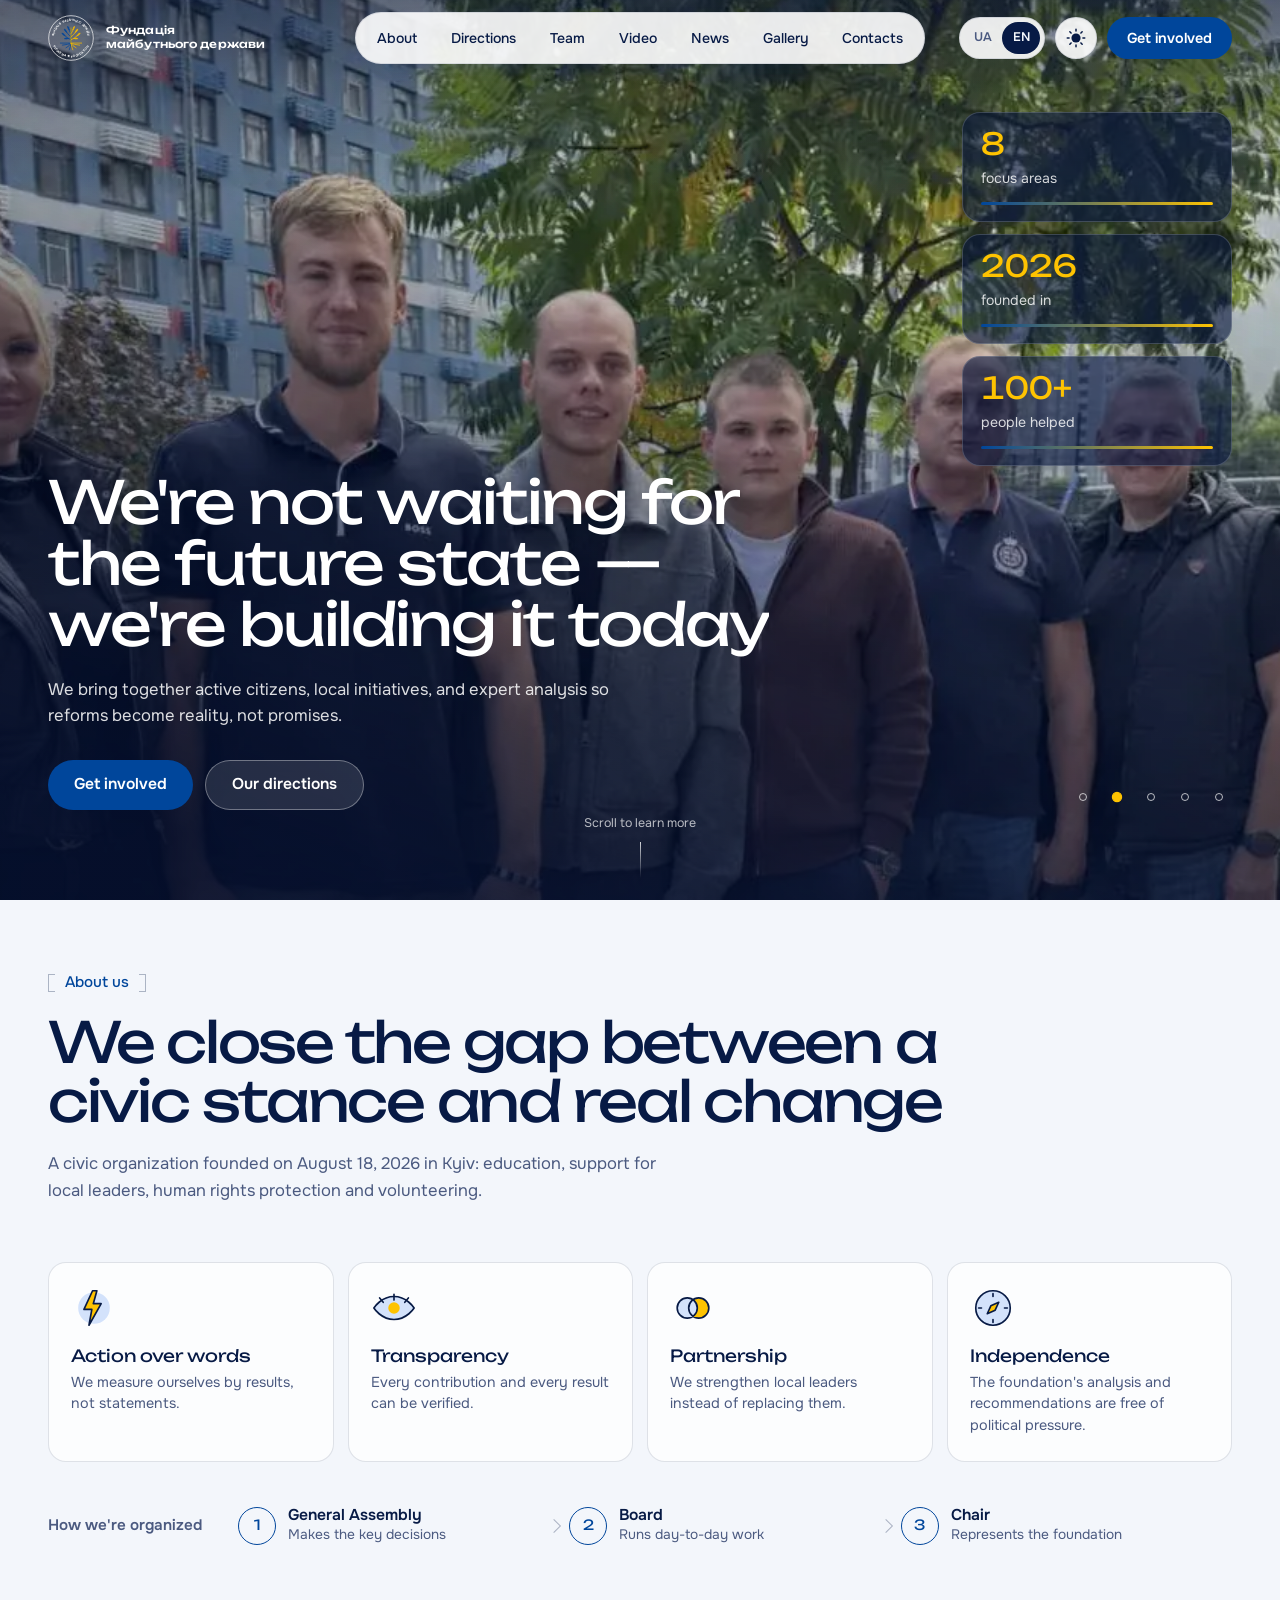
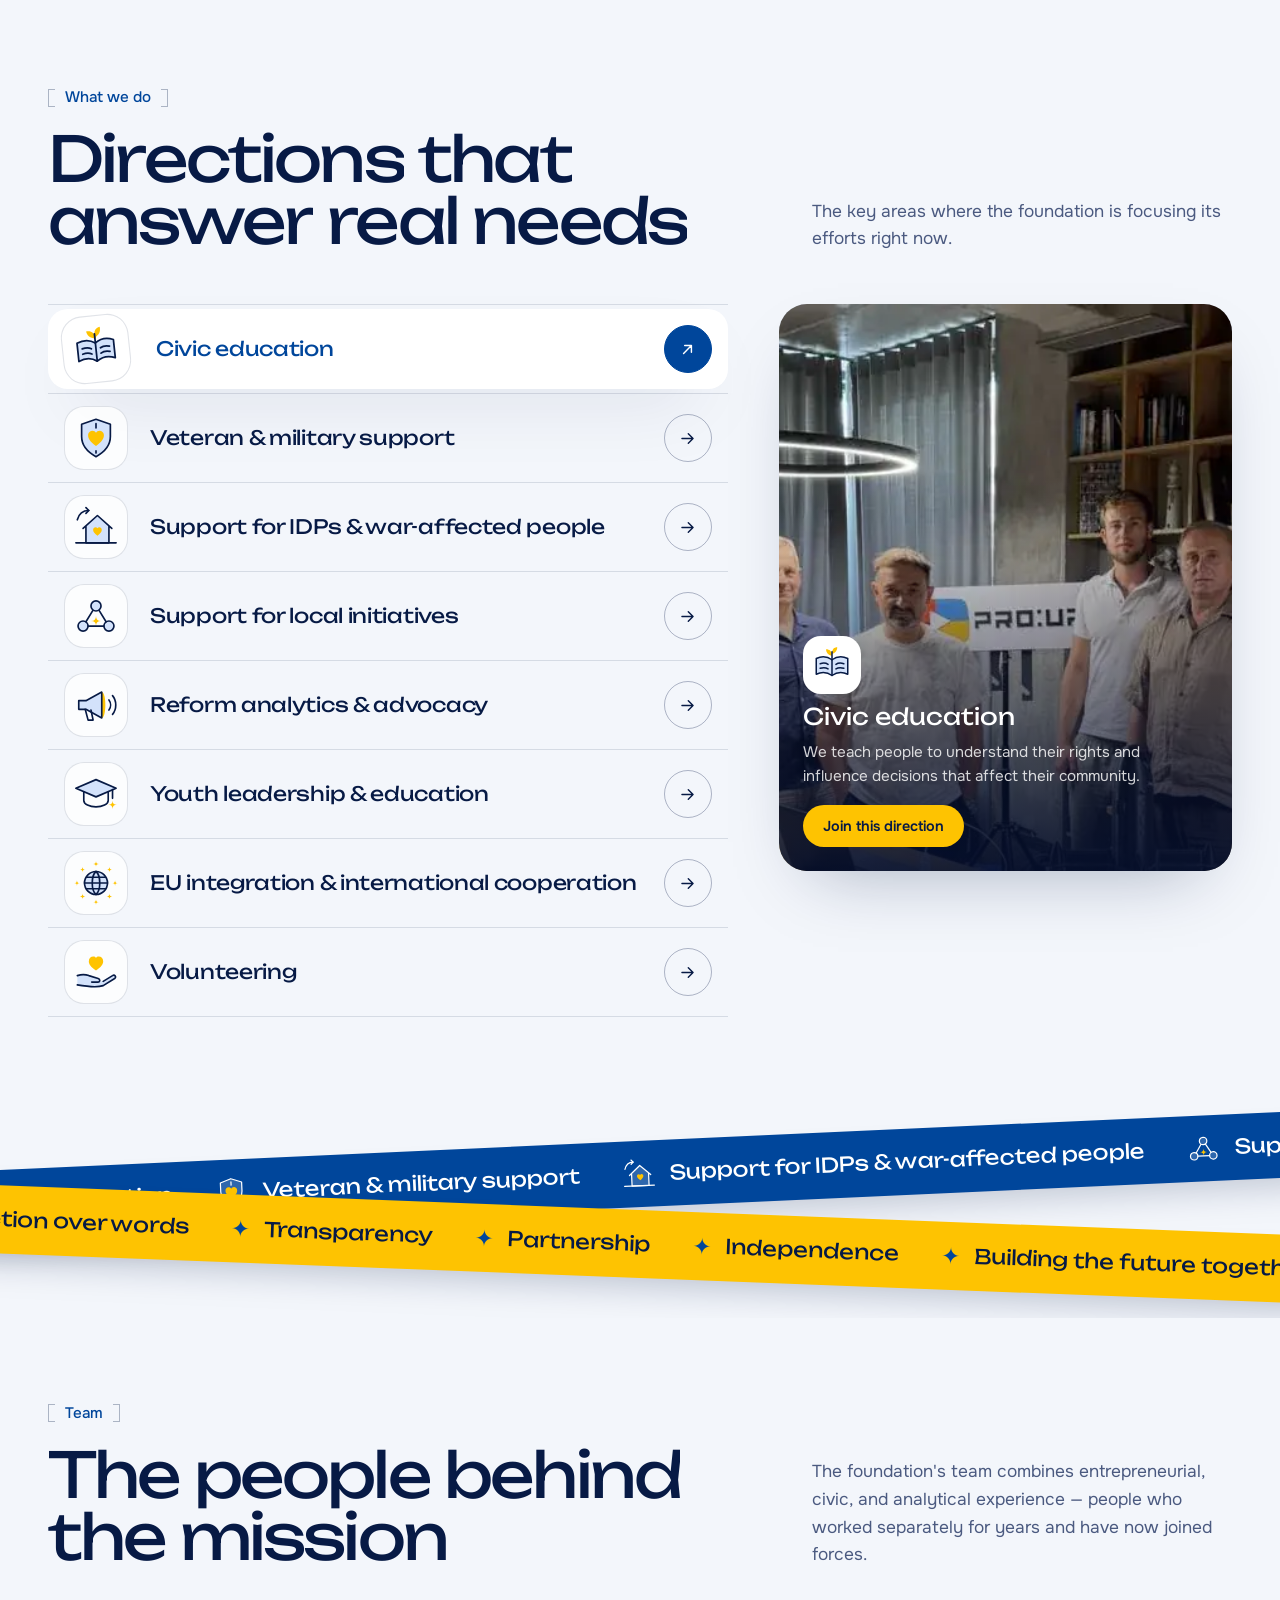
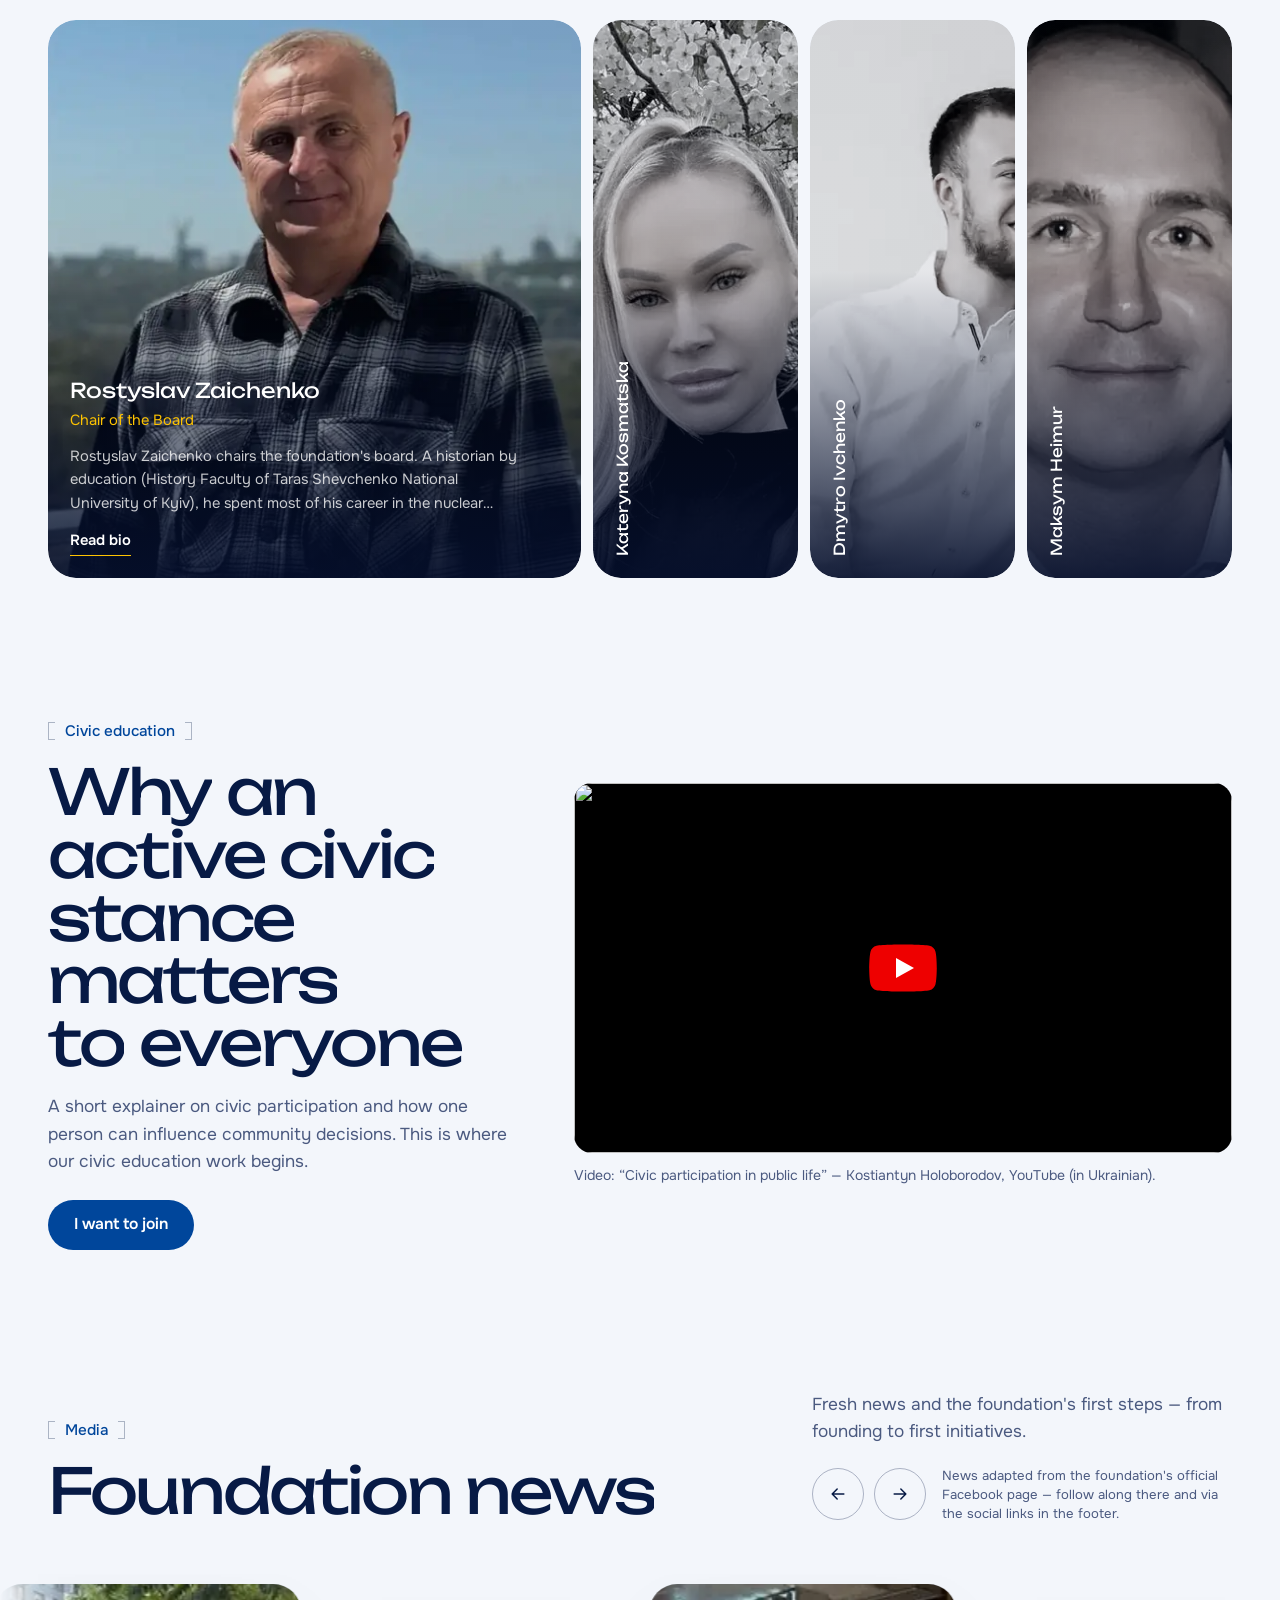
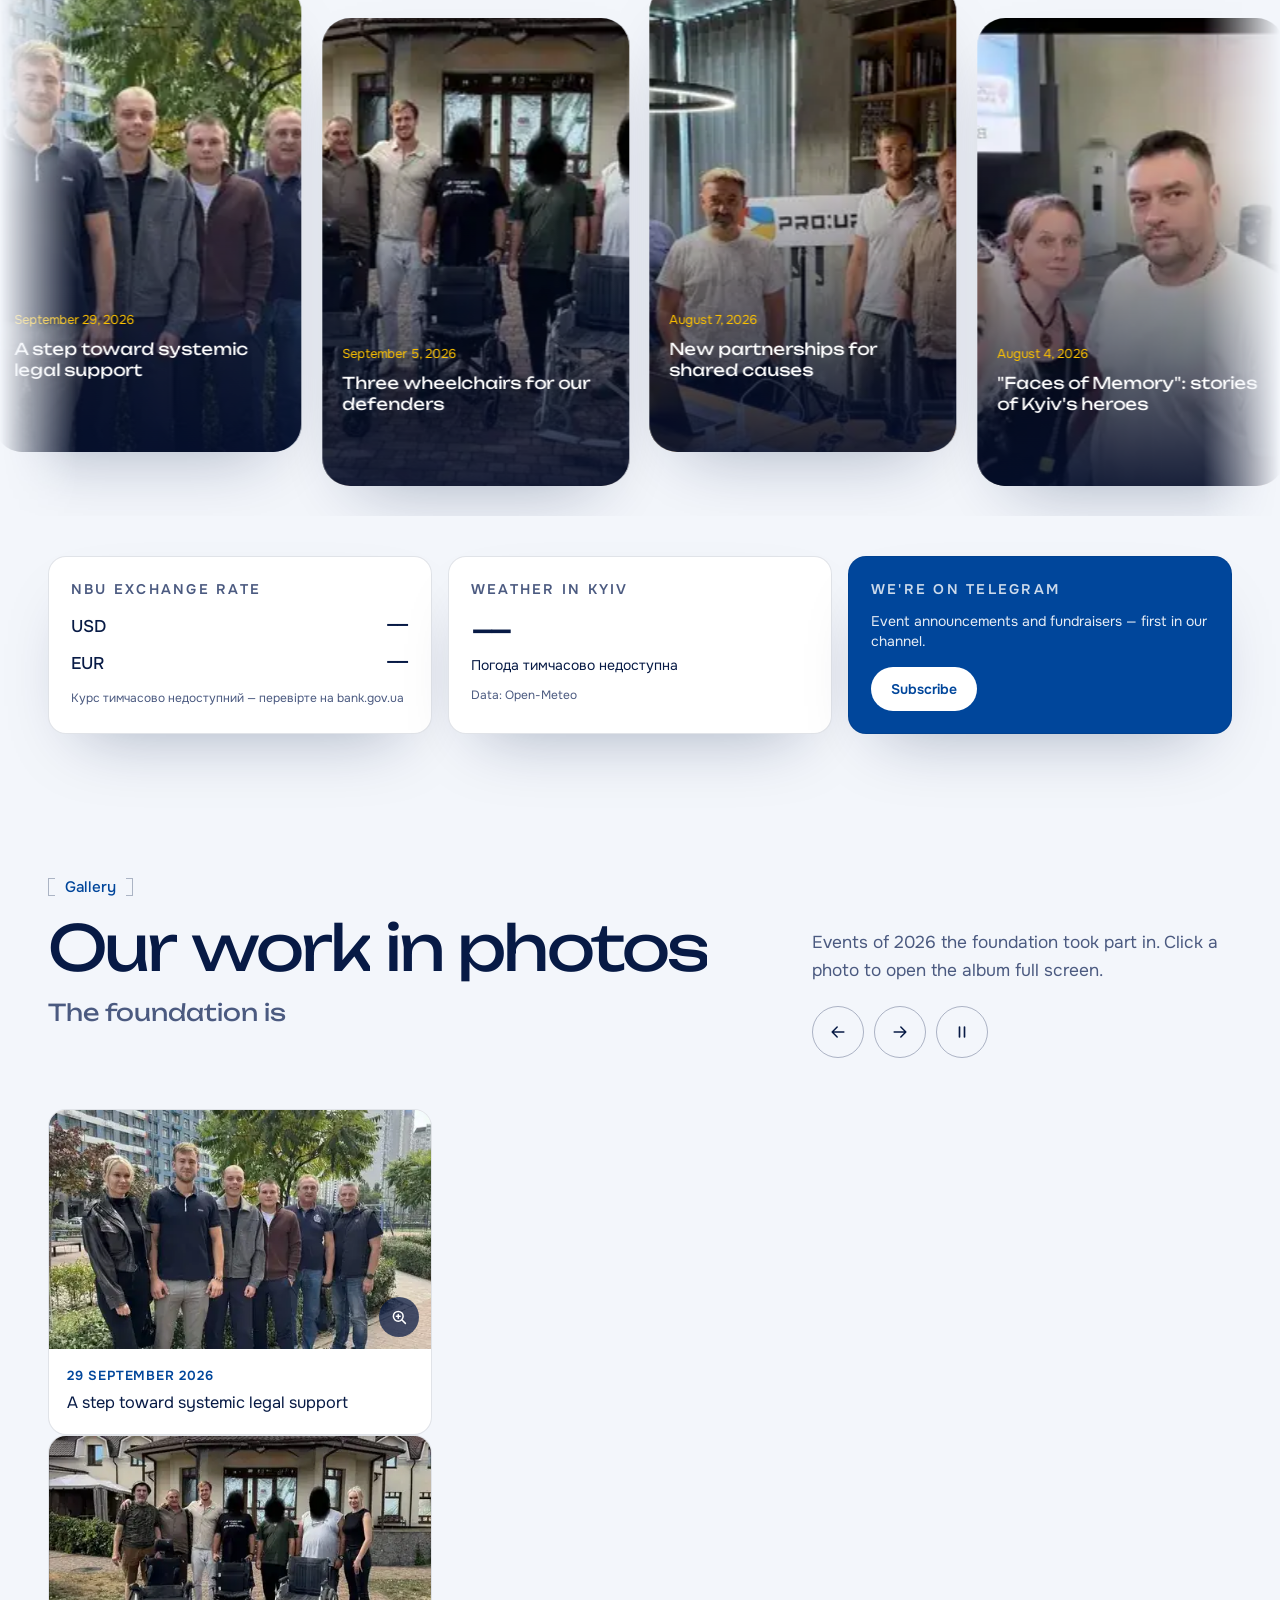
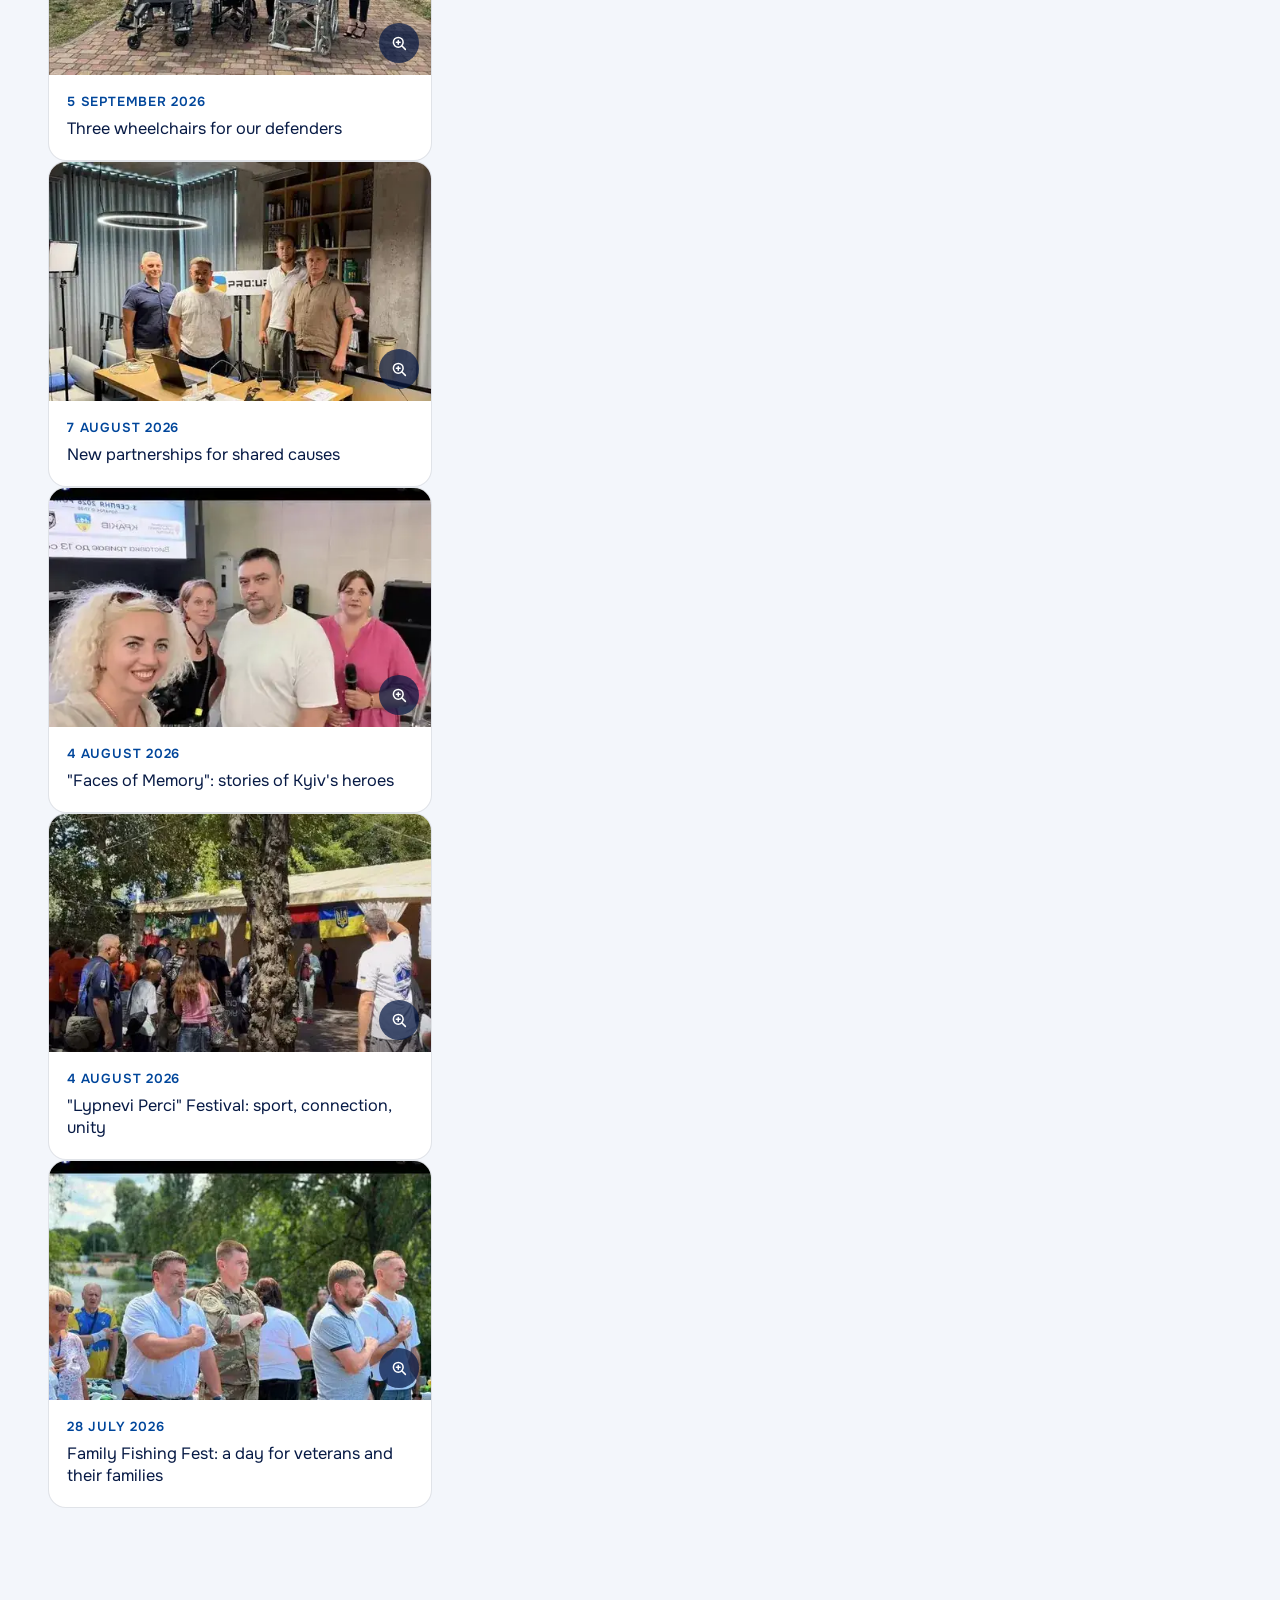
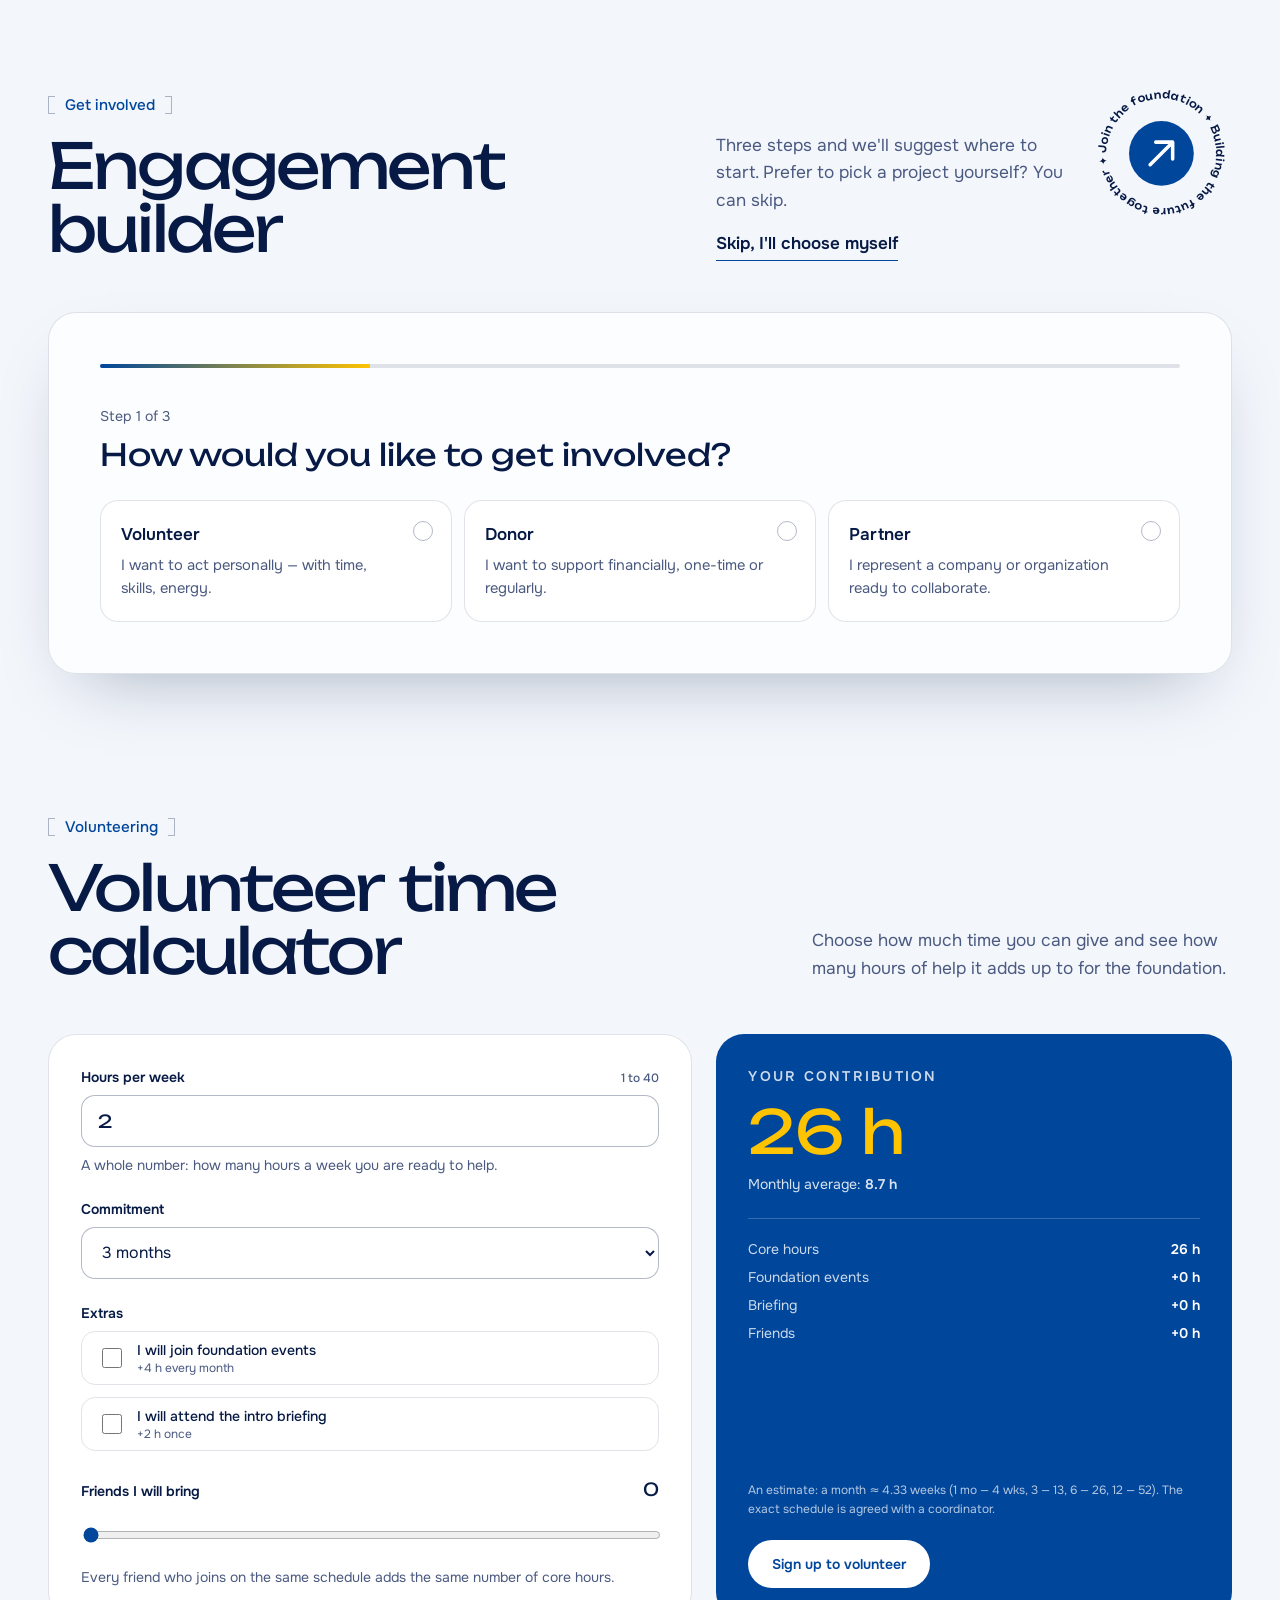
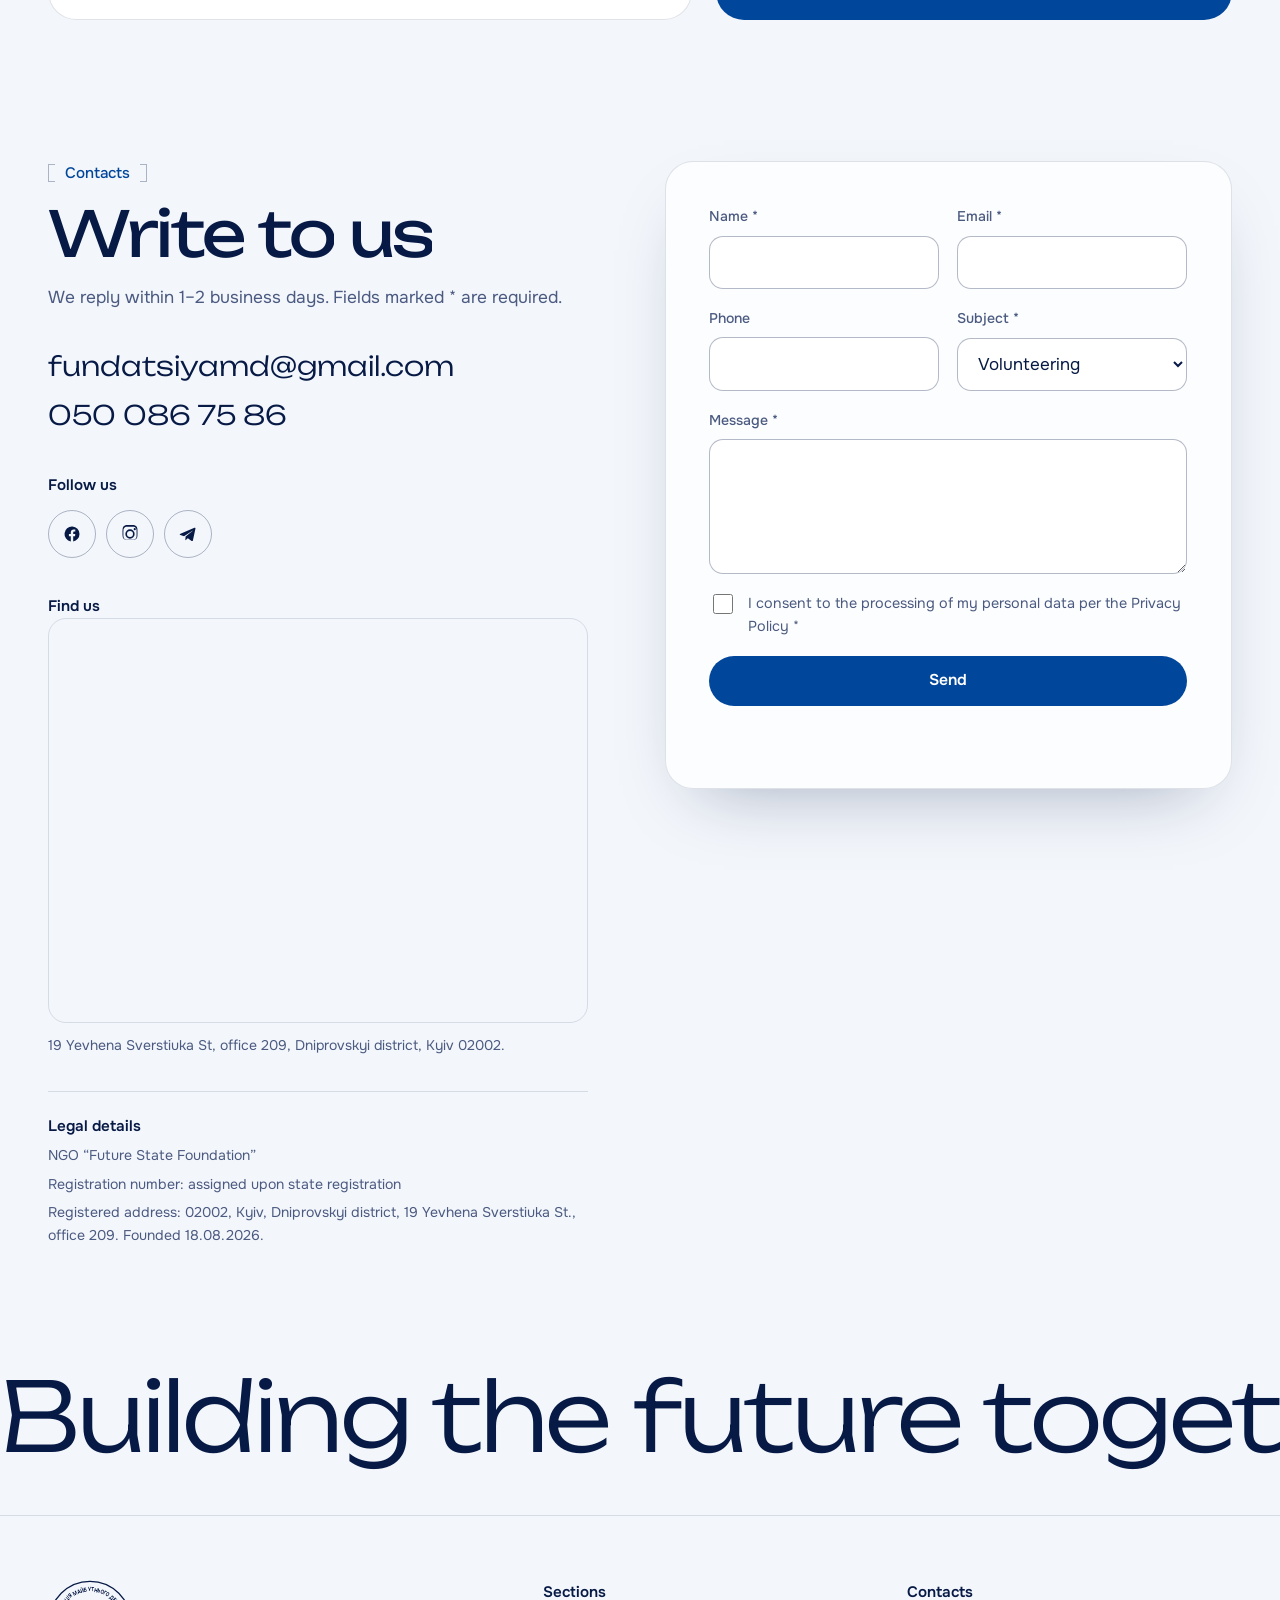
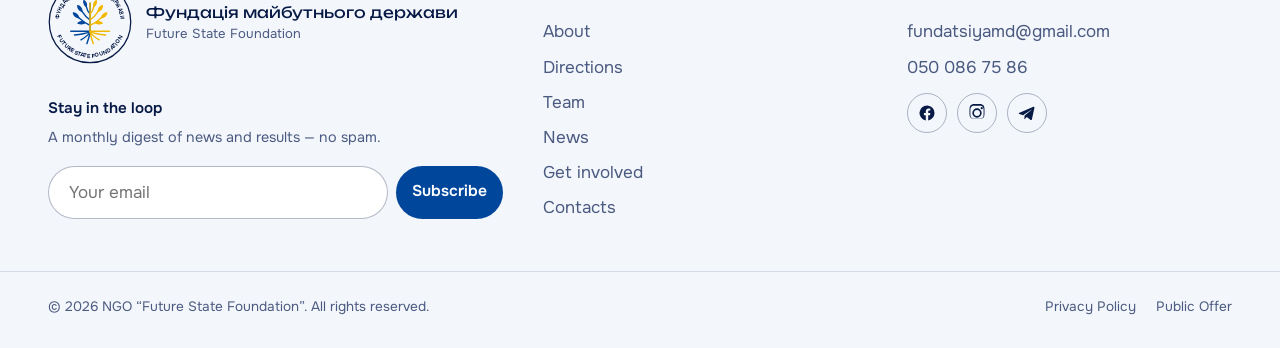
==== index.html @ ef121c78 "fix(mobile): enlarge touch targets to 48x48 px on touch screens Header buttons, hero dots, direction" ====
<!DOCTYPE html>
<html lang="uk" data-theme="light">
<head>
<meta charset="UTF-8" />
<meta name="viewport" content="width=device-width, initial-scale=1, viewport-fit=cover" />
<title>Фундація майбутнього держави — Future State Foundation</title>
<meta name="description" content="Громадська організація, що об'єднує громадянську освіту, підтримку місцевих ініціатив, аналітику й адвокацію реформ та волонтерство." />
<meta name="theme-color" content="#f3f6fb" />

<link rel="icon" href="assets/img/favicon.ico" sizes="any" />
<link rel="icon" href="assets/img/logo-32.png" type="image/png" sizes="32x32" />
<link rel="icon" href="assets/img/logo-192.png" type="image/png" sizes="192x192" />
<link rel="apple-touch-icon" href="assets/img/logo-180.png" />

<meta property="og:title" content="Фундація майбутнього держави — Future State Foundation" />
<meta property="og:description" content="Об'єднуємо активних людей, локальні ініціативи та експертну аналітику, щоб реформи ставали реальністю." />
<meta property="og:type" content="website" />
<!-- Лаб. 12 (SEO): канонічна адреса — продакшн на Vercel (дзеркало на GitHub Pages — дублікат),
     Open Graph з абсолютними URL (відносний og:image соцмережі не відкривають), структуровані дані -->
<link rel="canonical" href="https://future-state-foundation-website.vercel.app/" />
<meta property="og:url" content="https://future-state-foundation-website.vercel.app/" />
<meta property="og:site_name" content="Фундація майбутнього держави" />
<meta property="og:locale" content="uk_UA" />
<meta property="og:locale:alternate" content="en_GB" />
<meta property="og:image" content="https://future-state-foundation-website.vercel.app/assets/img/logo-512.png" />
<meta property="og:image:width" content="512" />
<meta property="og:image:height" content="512" />
<meta property="og:image:alt" content="Емблема ГО «Фундація майбутнього держави»: синьо-жовте дерево з корінням у колі з назвою фундації" />
<meta name="twitter:card" content="summary" />
<script type="application/ld+json">
{
  "@context": "https://schema.org",
  "@type": "NGO",
  "name": "Фундація майбутнього держави",
  "alternateName": "Future State Foundation",
  "url": "https://future-state-foundation-website.vercel.app/",
  "logo": "https://future-state-foundation-website.vercel.app/assets/img/logo-512.png",
  "foundingDate": "2026-08-18",
  "email": "fundatsiyamd@gmail.com",
  "telephone": "+380500867586",
  "address": {
    "@type": "PostalAddress",
    "streetAddress": "вул. Євгена Сверстюка, 19, офіс 209",
    "addressLocality": "Київ",
    "postalCode": "02002",
    "addressCountry": "UA"
  },
  "sameAs": ["https://t.me/futurestatefoundation"]
}
</script>

<!-- Тема ставиться до першого малювання, щоб не було «спалаху» не тієї теми -->
<script>
  (function () {
    // Основна тема — світла; темна вмикається перемикачем і запам'ятовується
    var theme = "light";
    try {
      var saved = localStorage.getItem("fsf-theme");
      if (saved === "light" || saved === "dark") theme = saved;
    } catch (e) {}
    document.documentElement.setAttribute("data-theme", theme);
    document.documentElement.classList.add("js");
    // Завжди відкриваємо сайт зверху (iOS Safari інакше відновлює стару позицію й «кидає» вниз)
    if ("scrollRestoration" in history) history.scrollRestoration = "manual";
    // Прелоадер показуємо лише при першому заході (повторно — не раніше ніж через 30 хв).
    // Лаб. 12: і лише на великих екранах — на смартфоні з мобільним інтернетом він тільки
    // додавав очікування перед першим екраном (Lighthouse: затримка LCP до 2,3 с)
    try {
      var seen = +localStorage.getItem("fsf-seen") || 0;
      if (Date.now() - seen < 30 * 60 * 1000) document.documentElement.classList.add("no-preloader");
    } catch (e) {}
    if (window.matchMedia && window.matchMedia("(max-width: 860px)").matches) document.documentElement.classList.add("no-preloader");
  })();
</script>

<!-- Лаб. 12: шрифти — з власного домену (@font-face у style.css, font-display: swap).
     Попередньо вантажимо лише латинські піднабори основних накреслень: вони потрібні
     будь-якою мовою (цифри, пробіли, розділові знаки), кириличні підтягнуться за unicode-range -->
<link rel="preload" as="font" type="font/woff2" href="assets/fonts/unbounded-latin-400-normal.woff2" crossorigin />
<link rel="preload" as="font" type="font/woff2" href="assets/fonts/onest-latin-400-normal.woff2" crossorigin />
<link rel="stylesheet" href="assets/css/style.css" />
<!-- Лаб. 7: CSS-змінні медіаблоків (iframe, інформер) -->
<link rel="stylesheet" href="assets/css/media.css" />
<!-- Лаб. 10–12: стилі галереї (lab10-gallery.css) і CSS Swiper/Fancybox підключає lab10-gallery.js —
     галерея далеко від першого екрана, тож ці стилі не блокують перше малювання -->
<!-- Лаб. 12: Tailwind зібрано заздалегідь (tailwind.config.js → assets/css/tailwind.css, 9 КБ)
     замість Play CDN, який генерував стилі в браузері (124 КБ JS, що блокував рендеринг).
     Останнім, як і раніше: утиліти tw-* мають перевагу над стилями компонентів -->
<link rel="stylesheet" href="assets/css/tailwind.css" />

<!-- Перший кадр Hero — постер відео: вантажимо найпершим (LCP) -->
<link rel="preload" as="image" fetchpriority="high" href="assets/media/hero-poster.webp" />
</head>
<body>
<!-- Живий фон: м'які кольорові плями, крапкова сітка і листочки з логотипу.
     Лише transform/opacity — анімації йдуть на відеокарті й не гальмують скрол. -->
<div class="bg-scene" aria-hidden="true">
  <span class="orb orb--blue"></span>
  <span class="orb orb--yellow"></span>
  <span class="orb orb--sky"></span>
  <span class="bg-grid"></span>
  <span class="bg-leaf bg-leaf--1"></span>
  <span class="bg-leaf bg-leaf--2"></span>
  <span class="bg-leaf bg-leaf--3"></span>
  <span class="bg-leaf bg-leaf--4"></span>
  <span class="bg-leaf bg-leaf--5"></span>
  <span class="bg-leaf bg-leaf--6"></span>
</div>

<a href="#main-content" class="skip-link">Перейти до вмісту / Skip to content</a>

<!-- ============ PRELOADER ============ -->
<div class="preloader" id="preloader" aria-hidden="true">
  <div class="preloader__half preloader__half--top"></div>
  <div class="preloader__half preloader__half--bottom"></div>
  <div class="preloader__core">
    <span class="preloader__tree" data-tree></span>
    <div class="preloader__count"><span id="preloader-count">0</span></div>
  </div>
</div>

<div class="scroll-progress" id="scroll-progress" aria-hidden="true"></div>
<div class="cursor" id="cursor" aria-hidden="true"><span class="cursor__label" id="cursor-label"></span></div>

<!-- ============ HEADER ============ -->
<header class="site-header" id="site-header">
  <a href="#top" class="brand">
    <span class="brand__logo" data-logo><img src="assets/img/logo-96.webp" alt="" width="44" height="44" /></span>
    <span class="brand__name">Фундація <br />майбутнього держави</span><span class="sr-only"> — на головну</span>
  </a>

  <nav class="main-nav" id="main-nav" aria-label="Основна навігація">
    <span class="main-nav__pill" aria-hidden="true"></span>
    <a href="#about" data-i18n="nav.about">Про нас</a>
    <a href="#directions" data-i18n="nav.directions">Напрями</a>
    <a href="#team" data-i18n="nav.team">Команда</a>
    <a href="#video" data-i18n="nav.video">Відео</a>
    <a href="#media" data-i18n="nav.news">Новини</a>
    <a href="#gallery" data-i18n="nav.gallery">Галерея</a>
    <a href="#contact" data-i18n="nav.contacts">Контакти</a>
  </nav>

  <div class="header-actions">
    <div class="lang-switch" role="group" aria-label="Мова / Language">
      <button type="button" data-lang="ua">UA</button>
      <button type="button" data-lang="en">EN</button>
    </div>
    <button type="button" class="theme-toggle" data-theme-toggle data-i18n-aria-label="theme.toggle">
      <svg viewBox="0 0 24 24" aria-hidden="true">
        <mask id="moon-cut"><rect width="24" height="24" fill="#fff" /><circle class="theme-toggle__cut" cx="17" cy="7" r="6" fill="#000" /></mask>
        <circle class="theme-toggle__core" cx="12" cy="12" r="5.5" mask="url(#moon-cut)" />
        <g class="theme-toggle__rays" stroke-linecap="round">
          <path d="M12 1.5v2.2M12 20.3v2.2M1.5 12h2.2M20.3 12h2.2M4.6 4.6l1.5 1.5M17.9 17.9l1.5 1.5M4.6 19.4l1.5-1.5M17.9 6.1l1.5-1.5" />
        </g>
      </svg>
    </button>
    <a href="#join" class="btn btn-primary btn--sm header-cta" data-magnetic data-i18n="nav.cta">Долучитися</a>
    <button type="button" class="nav-toggle" id="nav-toggle" aria-expanded="false" aria-controls="mobile-nav" data-i18n-aria-label="nav.menu">
      <span></span><span></span>
    </button>
  </div>
</header>

<div class="mobile-nav" id="mobile-nav">
  <nav class="mobile-nav__inner" aria-label="Мобільна навігація">
    <a href="#about" data-i18n="nav.about">Про нас</a>
    <a href="#directions" data-i18n="nav.directions">Напрями</a>
    <a href="#team" data-i18n="nav.team">Команда</a>
    <a href="#video" data-i18n="nav.video">Відео</a>
    <a href="#join" data-i18n="nav.cta">Долучитися</a>
    <a href="#media" data-i18n="nav.news">Новини</a>
    <a href="#gallery" data-i18n="nav.gallery">Галерея</a>
    <a href="#contact" data-i18n="nav.contacts">Контакти</a>
    <div class="mobile-nav__footer">
      <div class="lang-switch" role="group" aria-label="Мова / Language">
        <button type="button" data-lang="ua">UA</button>
        <button type="button" data-lang="en">EN</button>
      </div>
      <button type="button" class="btn btn-outline" data-theme-toggle data-i18n="theme.toggleText">Змінити тему</button>
    </div>
  </nav>
</div>

<main id="main-content">

  <!-- ============ HERO: фото на весь екран ============ -->
  <section class="hero" id="hero" aria-labelledby="hero-title">
    <div id="top"></div>
    <div class="hero__sticky">
      <div class="hero__frame" id="hero-frame" aria-hidden="true">
        <div class="hero__media" id="hero-media">
          <!-- МЕДІА (лаб. 7): нативне відео — перший кадр Hero. muted обов'язковий для автозапуску,
               playsinline — iPhone не відкриває відео на весь екран, poster — кадр до завантаження -->
          <!-- Лаб. 12: відео стартує з JS після події load (lab7-media.js): до того видно постер — це LCP,
               і 0,5–1,3 МБ відео більше не конкурують за канал із CSS, шрифтами й скриптами першого екрана.
               На смартфоні — версія 640×360 (463 КБ замість 1,3 МБ): атрибут media у <source>.
               Друге фото (7-team-yard) більше не вантажиться з fetchpriority="high" — воно з'являється
               лише через 5 с і конкурувало з постером відео (LCP); тепер — як решта слайдів, після load -->
          <figure class="hero__slide is-active"><video loop muted playsinline preload="none" poster="assets/media/hero-poster.webp" width="1280" height="720" aria-hidden="true" data-hero-video><source src="assets/media/hero-loop-640.webm" type="video/webm" media="(max-width: 767px)" /><source src="assets/media/hero-loop-640.mp4" type="video/mp4" media="(max-width: 767px)" /><source src="assets/media/hero-loop.webm" type="video/webm" /><source src="assets/media/hero-loop.mp4" type="video/mp4" /></video></figure>
          <figure class="hero__slide"><img src="[data-uri]" data-src="assets/img/hero/bg/7-team-yard.webp" data-srcset="assets/img/hero/bg/7-team-yard@480w.webp 480w, assets/img/hero/bg/7-team-yard@800w.webp 800w, assets/img/hero/bg/7-team-yard.webp 1200w" data-sizes="100vw" alt="" /></figure>
          <figure class="hero__slide"><img src="[data-uri]" data-src="assets/img/hero/bg/8-team-office.webp" data-srcset="assets/img/hero/bg/8-team-office@480w.webp 480w, assets/img/hero/bg/8-team-office@800w.webp 800w, assets/img/hero/bg/8-team-office.webp 1200w" data-sizes="100vw" alt="" /></figure>
          <figure class="hero__slide"><img src="[data-uri]" data-src="assets/img/hero/bg/2-wheelchairs.webp" data-srcset="assets/img/hero/bg/2-wheelchairs@480w.webp 480w, assets/img/hero/bg/2-wheelchairs@800w.webp 800w, assets/img/hero/bg/2-wheelchairs.webp 952w" data-sizes="100vw" alt="" /></figure>
          <figure class="hero__slide"><img src="[data-uri]" data-src="assets/img/hero/bg/1-lawyers.webp" data-srcset="assets/img/hero/bg/1-lawyers@480w.webp 480w, assets/img/hero/bg/1-lawyers@800w.webp 800w, assets/img/hero/bg/1-lawyers.webp 952w" data-sizes="100vw" alt="" /></figure>
        </div>
        <div class="hero__shade" id="hero-shade"></div>
      </div>

      <div class="hero__content">
        <h1 id="hero-title" class="hero__title" data-i18n="hero.title">Ми не чекаємо на державу майбутнього — ми її будуємо вже сьогодні</h1>
        <p class="hero__subtitle" data-i18n="hero.subtitle">Об'єднуємо активних людей, локальні ініціативи та експертну аналітику, щоб реформи ставали реальністю, а не обіцянками.</p>
        <div class="hero__actions">
          <a href="#join" class="btn btn-primary" data-magnetic data-i18n="hero.ctaPrimary">Долучитися</a>
          <a href="#directions" class="btn btn-glass" data-magnetic data-i18n="hero.ctaSecondary">Наші напрями</a>
        </div>
      </div>

      <!-- Скляні віджети з фактами (як «панелі керування» в референсі) -->
      <div class="hero__widgets" id="hero-stats" role="group" aria-label="Ключові факти про фундацію"></div>

      <div class="hero__dots" id="hero-dots"></div>
      <p class="hero__hint" aria-hidden="true"><span data-i18n="hero.scrollHint">Гортайте</span><span class="hero__hint-line"></span></p>
    </div>
  </section>

  <!-- ============ ABOUT ============ -->
  <section id="about" class="section about" aria-labelledby="about-manifest">
    <div class="container">
      <p class="section-tag reveal"><span data-i18n="about.eyebrow">Про нас</span></p>
      <h2 class="about__manifest" id="about-manifest" data-i18n="about.lead">Скорочуємо відстань між громадянською позицією та реальною зміною</h2>
      <p class="about__note reveal" data-i18n="about.note"></p>

      <ul class="values" id="about-values"></ul>

      <div class="structure reveal">
        <h3 class="structure__label" data-i18n="about.structure.title">Як ми влаштовані</h3>
        <ol class="structure__flow" id="about-structure"></ol>
      </div>
    </div>
  </section>

  <!-- ============ DIRECTIONS: список напрямів з власними іконками ============ -->
  <section id="directions" class="section directions" aria-labelledby="directions-title">
    <div class="container">
      <div class="head-split reveal">
        <div>
          <p class="section-tag"><span data-i18n="directions.eyebrow">Чим ми займаємось</span></p>
          <h2 id="directions-title" class="section-title" data-i18n="directions.title">Напрями</h2>
        </div>
        <p class="section-subtitle" data-i18n="directions.subtitle"></p>
      </div>
      <!-- Ліворуч список напрямів, праворуч закріплена картка з фото активного напряму -->
      <div class="dir-wrap">
        <ul class="dir-list" id="directions-list"></ul>
        <aside class="dir-stage" aria-live="polite">
          <div class="dir-stage__card">
            <div class="dir-stage__media" id="dir-stage-media"></div>
            <div class="dir-stage__info">
              <span class="dir-stage__icon" id="dir-stage-icon"></span>
              <h3 class="dir-stage__title" id="dir-stage-title"></h3>
              <p class="dir-stage__text" id="dir-stage-text"></p>
              <a class="btn btn-primary btn--sm" href="#join" id="dir-stage-cta" data-direction="" data-i18n="directions.cta">Долучитися до напряму</a>
            </div>
          </div>
        </aside>
      </div>
    </div>
    <!-- Фото, що пливе за курсором над рядком (лише миша) -->
  </section>

  <!-- Дві перехресні стрічки в кольорах прапора: напрями й цінності біжать назустріч -->
  <div class="ribbons" aria-hidden="true">
    <div class="ribbon ribbon--blue"><div class="ribbon__track" id="ribbon-a"></div></div>
    <div class="ribbon ribbon--yellow"><div class="ribbon__track ribbon__track--rev" id="ribbon-b"></div></div>
  </div>

  <!-- ============ TEAM ============ -->
  <section id="team" class="section team" aria-labelledby="team-title">
    <div class="container">
      <div class="head-split reveal">
        <div>
          <p class="section-tag"><span data-i18n="team.eyebrow">Команда</span></p>
          <h2 id="team-title" class="section-title" data-i18n="team.title">Люди, які втілюють місію</h2>
        </div>
        <p class="section-subtitle" data-i18n="team.subtitle"></p>
      </div>
      <ul class="team__strip reveal" id="team-grid"></ul>
    </div>
  </section>

  <!-- ============ ВІДЕО (лаб. 7): YouTube-ембед ============ -->
  <section id="video" class="section" aria-labelledby="video-title">
    <div class="container tw-grid tw-items-center tw-gap-8 lg:tw-grid-cols-[1fr_1.4fr] lg:tw-gap-14">
      <div class="reveal">
        <p class="section-tag"><span data-i18n="lab7.videoEyebrow">Громадянська освіта</span></p>
        <h2 id="video-title" class="section-title" data-i18n="lab7.videoTitle">Чому активна громадянська позиція — це про кожного</h2>
        <p class="section-subtitle" data-i18n="lab7.videoText">Коротке пояснення, що таке громадянська участь і як одна людина може впливати на рішення громади. З цього починається наш напрям громадянської освіти.</p>
        <a href="#join" class="btn btn-primary tw-mt-6" data-magnetic data-i18n="lab7.videoCta">Хочу долучитися</a>
      </div>
      <!-- МЕДІА: YouTube. Розміри задає контейнер (aspect-ratio 16/9 + max-width зі змінної :root).
           Лаб. 12: «фасад» замість iframe — до натискання показуємо лише кнопку з обкладинкою
           (≈20 КБ), а плеєр YouTube (≈960 КБ JS, cookie сторонього домену) вантажимо після кліку.
           Без JS кнопка є посиланням на відео на YouTube -->
      <figure class="media-frame reveal">
        <div class="tw-aspect-video tw-w-full tw-overflow-hidden tw-rounded-[var(--media-radius)] tw-shadow-[var(--shadow)]">
          <a class="yt-facade" href="https://www.youtube.com/watch?v=9QwxRIw0N4Q" data-yt-id="9QwxRIw0N4Q"
             data-yt-title="Відео: Громадянська участь у житті суспільства. Активна громадянська позиція"
             aria-label="Відтворити відео «Громадянська участь у житті суспільства»" data-i18n-aria-label="lab7.videoPlay">
            <img src="https://i.ytimg.com/vi/9QwxRIw0N4Q/hqdefault.jpg" alt="" width="480" height="360" loading="lazy" decoding="async" />
            <span class="yt-facade__play" aria-hidden="true">
              <svg viewBox="0 0 68 48" width="68" height="48"><path d="M66.5 7.7a8.5 8.5 0 0 0-6-6C55.2.4 34 .4 34 .4s-21.2 0-26.5 1.3a8.5 8.5 0 0 0-6 6C.2 13 .2 24 .2 24s0 11 1.3 16.3a8.5 8.5 0 0 0 6 6C12.8 47.6 34 47.6 34 47.6s21.2 0 26.5-1.3a8.5 8.5 0 0 0 6-6C67.8 35 67.8 24 67.8 24s0-11-1.3-16.3z" fill="#e00"/><path d="M45 24 27 14v20z" fill="#fff"/></svg>
            </span>
          </a>
        </div>
        <figcaption class="tw-mt-3 tw-text-sm tw-text-muted" data-i18n="lab7.videoCaption">Відео: «Громадянська участь у житті суспільства» — канал Костянтина Голобородова, YouTube.</figcaption>
      </figure>
    </div>
  </section>

  <!-- ============ MEDIA / NEWS ============ -->
  <section id="media" class="section news" aria-labelledby="news-title">
    <div class="container head-split news__head">
      <div>
        <p class="section-tag"><span data-i18n="media.eyebrow">Медіа</span></p>
        <h2 id="news-title" class="section-title" data-i18n="media.title">Новини фундації</h2>
      </div>
      <div>
        <p class="section-subtitle" data-i18n="media.subtitle"></p>
        <div class="news__controls">
          <button type="button" class="round-btn" id="news-prev" data-i18n-aria-label="media.prev">
            <svg viewBox="0 0 24 24" fill="none" aria-hidden="true"><path d="M19 12H5M11 6l-6 6 6 6" stroke="currentColor" stroke-width="1.8" stroke-linecap="round" stroke-linejoin="round"/></svg>
          </button>
          <button type="button" class="round-btn" id="news-next" data-i18n-aria-label="media.next">
            <svg viewBox="0 0 24 24" fill="none" aria-hidden="true"><path d="M5 12h14M13 6l6 6-6 6" stroke="currentColor" stroke-width="1.8" stroke-linecap="round" stroke-linejoin="round"/></svg>
          </button>
          <p class="news__note" data-i18n="media.note"></p>
        </div>
      </div>
    </div>
    <!-- Стрічка новин пливе сама; її можна тягнути мишкою чи пальцем -->
    <div class="news__viewport" id="news-viewport">
      <ul class="news__track" id="news-grid"></ul>
    </div>

    <!-- МЕДІА / ІНФОРМЕР (лаб. 7): <aside> — додатковий контент поруч з основним; дані підтягує
         assets/js/lab7-media.js (defer) з відкритих API НБУ й Open-Meteo -->
    <div class="container tw-mt-10">
      <aside class="informer tw-grid tw-grid-cols-1 sm:tw-grid-cols-3" aria-labelledby="informer-title" data-informer>
        <h2 id="informer-title" class="sr-only" data-i18n="lab7.informerTitle">Корисне сьогодні</h2>
        <section class="informer-card" aria-labelledby="rates-title">
          <h3 id="rates-title" class="tw-m-0 tw-text-sm tw-font-semibold tw-uppercase tw-tracking-[0.16em] tw-text-muted" data-i18n="lab7.rates">Курс НБУ</h3>
          <dl class="tw-mb-0 tw-mt-3 tw-space-y-2" data-rates aria-live="polite">
            <div class="tw-flex tw-items-baseline tw-justify-between"><dt class="tw-font-medium">USD</dt><dd class="tw-m-0 tw-font-display tw-text-xl" data-rate="USD">—</dd></div>
            <div class="tw-flex tw-items-baseline tw-justify-between"><dt class="tw-font-medium">EUR</dt><dd class="tw-m-0 tw-font-display tw-text-xl" data-rate="EUR">—</dd></div>
          </dl>
          <p class="tw-mb-0 tw-mt-3 tw-text-xs tw-text-muted" data-rates-note>Завантаження…</p>
        </section>
        <section class="informer-card" aria-labelledby="weather-title">
          <h3 id="weather-title" class="tw-m-0 tw-text-sm tw-font-semibold tw-uppercase tw-tracking-[0.16em] tw-text-muted" data-i18n="lab7.weather">Погода в Києві</h3>
          <p class="tw-mb-0 tw-mt-3 tw-font-display tw-text-4xl" data-weather-temp aria-live="polite">—</p>
          <p class="tw-mb-0 tw-mt-1 tw-text-sm" data-weather-desc>Завантаження…</p>
          <p class="tw-mb-0 tw-mt-3 tw-text-xs tw-text-muted" data-i18n="lab7.weatherSource">Дані: Open-Meteo</p>
        </section>
        <section class="informer-card tw-bg-brand tw-text-white" aria-labelledby="tg-title">
          <h3 id="tg-title" class="tw-m-0 tw-text-sm tw-font-semibold tw-uppercase tw-tracking-[0.16em] tw-text-white/80" data-i18n="lab7.tgTitle">Ми в Telegram</h3>
          <p class="tw-mb-0 tw-mt-3 tw-text-sm tw-text-white/90" data-i18n="lab7.tgText">Анонси подій і збори — першими в каналі фундації.</p>
          <a href="https://t.me/futurestatefoundation" class="tw-mt-4 tw-inline-flex tw-items-center tw-justify-center tw-min-h-[44px] tw-rounded-full tw-bg-white tw-px-5 tw-text-sm tw-font-semibold tw-text-brand tw-no-underline tw-transition-colors tw-duration-200 hover:tw-bg-yellow hover:tw-text-[#071a45] focus-visible:tw-outline-none focus-visible:tw-ring-4 focus-visible:tw-ring-yellow focus-visible:tw-ring-offset-2 focus-visible:tw-ring-offset-brand" rel="noopener noreferrer" data-i18n="lab7.tgCta">Підписатися</a>
        </section>
      </aside>
    </div>
  </section>

  <!-- ============ ГАЛЕРЕЯ (лаб. 10): Swiper.js + Fancybox v5 + Typed.js, підключені через CDN ============ -->
  <section id="gallery" class="section gallery" aria-labelledby="gallery-title">
    <div class="container head-split">
      <div>
        <p class="section-tag"><span data-i18n="lab10.eyebrow">Галерея</span></p>
        <h2 id="gallery-title" class="section-title" data-i18n="lab10.title">Наші справи у фото</h2>
        <!-- Typed.js друкує слова в #typed-text; для скрінрідера — той самий зміст статичним текстом -->
        <p class="gallery__typed"><span data-i18n="lab10.typedLead">Фундація — це</span> <span class="gallery__typed-words" id="typed-text" aria-hidden="true"></span><span class="sr-only" data-i18n="lab10.typedSr">правова підтримка, допомога захисникам, нові партнерства, пам'ять про героїв, спорт, що об'єднує громаду</span></p>
      </div>
      <div>
        <p class="section-subtitle" data-i18n="lab10.subtitle">Події 2026 року, у яких брала участь фундація. Натисніть на фото, щоб відкрити альбом на весь екран.</p>
        <div class="gallery__controls">
          <button type="button" class="round-btn" id="gallery-prev" data-i18n-aria-label="lab10.prev" aria-label="Попереднє фото">
            <svg viewBox="0 0 24 24" fill="none" aria-hidden="true"><path d="M19 12H5M11 6l-6 6 6 6" stroke="currentColor" stroke-width="1.8" stroke-linecap="round" stroke-linejoin="round"/></svg>
          </button>
          <button type="button" class="round-btn" id="gallery-next" data-i18n-aria-label="lab10.next" aria-label="Наступне фото">
            <svg viewBox="0 0 24 24" fill="none" aria-hidden="true"><path d="M5 12h14M13 6l6 6-6 6" stroke="currentColor" stroke-width="1.8" stroke-linecap="round" stroke-linejoin="round"/></svg>
          </button>
          <button type="button" class="round-btn gallery__pause" id="gallery-pause" aria-pressed="false" aria-label="Зупинити автопрокрутку">
            <svg class="icon-pause" viewBox="0 0 24 24" fill="none" aria-hidden="true"><path d="M9 6v12M15 6v12" stroke="currentColor" stroke-width="2" stroke-linecap="round"/></svg>
            <svg class="icon-play" viewBox="0 0 24 24" fill="none" aria-hidden="true"><path d="M8 5.5v13l10.5-6.5z" fill="currentColor"/></svg>
          </button>
        </div>
      </div>
    </div>

    <div class="container">
      <!-- Розмітка, яку вимагає Swiper: .swiper > .swiper-wrapper > .swiper-slide -->
      <div class="swiper gallery-swiper">
        <div class="swiper-wrapper">
          <div class="swiper-slide">
            <figure class="gallery-card">
              <a class="gallery-card__link" href="assets/img/news/1-lawyers.webp" data-fancybox="fsf-gallery" data-index="0" data-caption="29 вересня 2026 р. — Крок до системної правової підтримки" aria-label="Відкрити фото на весь екран: 29 вересня 2026 р. — Крок до системної правової підтримки">
                <img src="assets/img/news/1-lawyers@800w.webp" srcset="assets/img/news/1-lawyers@480w.webp 480w, assets/img/news/1-lawyers@800w.webp 800w" sizes="(min-width: 1024px) 33vw, (min-width: 768px) 50vw, 100vw" width="800" height="500" loading="lazy" decoding="async" alt="" />
                <span class="gallery-card__zoom" aria-hidden="true"><svg viewBox="0 0 24 24" fill="none" aria-hidden="true"><circle cx="11" cy="11" r="6.5" stroke="currentColor" stroke-width="2"/><path d="M16 16l4.5 4.5M11 8.5v5M8.5 11h5" stroke="currentColor" stroke-width="2" stroke-linecap="round"/></svg></span>
              </a>
              <figcaption><time datetime="2026-09-29">29 вересня 2026 р.</time><span class="gallery-card__title">Крок до системної правової підтримки</span></figcaption>
            </figure>
          </div>
          <div class="swiper-slide">
            <figure class="gallery-card">
              <a class="gallery-card__link" href="assets/img/news/2-wheelchairs.webp" data-fancybox="fsf-gallery" data-index="1" data-caption="5 вересня 2026 р. — Три інвалідні візки для наших захисників" aria-label="Відкрити фото на весь екран: 5 вересня 2026 р. — Три інвалідні візки для наших захисників">
                <img src="assets/img/news/2-wheelchairs@800w.webp" srcset="assets/img/news/2-wheelchairs@480w.webp 480w, assets/img/news/2-wheelchairs@800w.webp 800w" sizes="(min-width: 1024px) 33vw, (min-width: 768px) 50vw, 100vw" width="800" height="500" loading="lazy" decoding="async" alt="" />
                <span class="gallery-card__zoom" aria-hidden="true"><svg viewBox="0 0 24 24" fill="none" aria-hidden="true"><circle cx="11" cy="11" r="6.5" stroke="currentColor" stroke-width="2"/><path d="M16 16l4.5 4.5M11 8.5v5M8.5 11h5" stroke="currentColor" stroke-width="2" stroke-linecap="round"/></svg></span>
              </a>
              <figcaption><time datetime="2026-09-05">5 вересня 2026 р.</time><span class="gallery-card__title">Три інвалідні візки для наших захисників</span></figcaption>
            </figure>
          </div>
          <div class="swiper-slide">
            <figure class="gallery-card">
              <a class="gallery-card__link" href="assets/img/news/3-haidai.webp" data-fancybox="fsf-gallery" data-index="2" data-caption="7 серпня 2026 р. — Нові партнерства заради спільних справ" aria-label="Відкрити фото на весь екран: 7 серпня 2026 р. — Нові партнерства заради спільних справ">
                <img src="assets/img/news/3-haidai@800w.webp" srcset="assets/img/news/3-haidai@480w.webp 480w, assets/img/news/3-haidai@800w.webp 800w" sizes="(min-width: 1024px) 33vw, (min-width: 768px) 50vw, 100vw" width="800" height="500" loading="lazy" decoding="async" alt="" />
                <span class="gallery-card__zoom" aria-hidden="true"><svg viewBox="0 0 24 24" fill="none" aria-hidden="true"><circle cx="11" cy="11" r="6.5" stroke="currentColor" stroke-width="2"/><path d="M16 16l4.5 4.5M11 8.5v5M8.5 11h5" stroke="currentColor" stroke-width="2" stroke-linecap="round"/></svg></span>
              </a>
              <figcaption><time datetime="2026-08-07">7 серпня 2026 р.</time><span class="gallery-card__title">Нові партнерства заради спільних справ</span></figcaption>
            </figure>
          </div>
          <div class="swiper-slide">
            <figure class="gallery-card">
              <a class="gallery-card__link" href="assets/img/news/4-exhibition.webp" data-fancybox="fsf-gallery" data-index="3" data-caption="4 серпня 2026 р. — «Пам'ять в обличчях»: історії киян-героїв" aria-label="Відкрити фото на весь екран: 4 серпня 2026 р. — «Пам'ять в обличчях»: історії киян-героїв">
                <img src="assets/img/news/4-exhibition@800w.webp" srcset="assets/img/news/4-exhibition@480w.webp 480w, assets/img/news/4-exhibition@800w.webp 800w" sizes="(min-width: 1024px) 33vw, (min-width: 768px) 50vw, 100vw" width="800" height="500" loading="lazy" decoding="async" alt="" />
                <span class="gallery-card__zoom" aria-hidden="true"><svg viewBox="0 0 24 24" fill="none" aria-hidden="true"><circle cx="11" cy="11" r="6.5" stroke="currentColor" stroke-width="2"/><path d="M16 16l4.5 4.5M11 8.5v5M8.5 11h5" stroke="currentColor" stroke-width="2" stroke-linecap="round"/></svg></span>
              </a>
              <figcaption><time datetime="2026-08-04">4 серпня 2026 р.</time><span class="gallery-card__title">«Пам'ять в обличчях»: історії киян-героїв</span></figcaption>
            </figure>
          </div>
          <div class="swiper-slide">
            <figure class="gallery-card">
              <a class="gallery-card__link" href="assets/img/news/5-festival.webp" data-fancybox="fsf-gallery" data-index="4" data-caption="4 серпня 2026 р. — Фестиваль «Липневі Перці»: спорт, спілкування, єдність" aria-label="Відкрити фото на весь екран: 4 серпня 2026 р. — Фестиваль «Липневі Перці»: спорт, спілкування, єдність">
                <img src="assets/img/news/5-festival@800w.webp" srcset="assets/img/news/5-festival@480w.webp 480w, assets/img/news/5-festival@800w.webp 800w" sizes="(min-width: 1024px) 33vw, (min-width: 768px) 50vw, 100vw" width="800" height="500" loading="lazy" decoding="async" alt="" />
                <span class="gallery-card__zoom" aria-hidden="true"><svg viewBox="0 0 24 24" fill="none" aria-hidden="true"><circle cx="11" cy="11" r="6.5" stroke="currentColor" stroke-width="2"/><path d="M16 16l4.5 4.5M11 8.5v5M8.5 11h5" stroke="currentColor" stroke-width="2" stroke-linecap="round"/></svg></span>
              </a>
              <figcaption><time datetime="2026-08-04">4 серпня 2026 р.</time><span class="gallery-card__title">Фестиваль «Липневі Перці»: спорт, спілкування, єдність</span></figcaption>
            </figure>
          </div>
          <div class="swiper-slide">
            <figure class="gallery-card">
              <a class="gallery-card__link" href="assets/img/news/6-fishingfest.webp" data-fancybox="fsf-gallery" data-index="5" data-caption="28 липня 2026 р. — Family Fishing Fest: день для ветеранів і їхніх родин" aria-label="Відкрити фото на весь екран: 28 липня 2026 р. — Family Fishing Fest: день для ветеранів і їхніх родин">
                <img src="assets/img/news/6-fishingfest@800w.webp" srcset="assets/img/news/6-fishingfest@480w.webp 480w, assets/img/news/6-fishingfest@800w.webp 800w" sizes="(min-width: 1024px) 33vw, (min-width: 768px) 50vw, 100vw" width="800" height="500" loading="lazy" decoding="async" alt="" />
                <span class="gallery-card__zoom" aria-hidden="true"><svg viewBox="0 0 24 24" fill="none" aria-hidden="true"><circle cx="11" cy="11" r="6.5" stroke="currentColor" stroke-width="2"/><path d="M16 16l4.5 4.5M11 8.5v5M8.5 11h5" stroke="currentColor" stroke-width="2" stroke-linecap="round"/></svg></span>
              </a>
              <figcaption><time datetime="2026-07-28">28 липня 2026 р.</time><span class="gallery-card__title">Family Fishing Fest: день для ветеранів і їхніх родин</span></figcaption>
            </figure>
          </div>
        </div>
        <div class="swiper-pagination"></div>
      </div>
    </div>
  </section>

  <!-- ============ JOIN CONSTRUCTOR ============ -->
  <section id="join" class="section join" aria-labelledby="join-title">
    <div class="container">
      <div class="head-split reveal">
        <div>
          <p class="section-tag"><span data-i18n="join.eyebrow">Долучитися</span></p>
          <h2 id="join-title" class="section-title" data-i18n="join.title">Конструктор участі</h2>
        </div>
        <a href="#contact" class="spin-badge" id="spin-badge"></a>
        <div>
          <p class="section-subtitle" data-i18n="join.subtitle"></p>
          <button type="button" class="btn-text join__skip" id="join-skip" data-i18n="join.skip">Пропустити, я сам оберу</button>
        </div>
      </div>
      <div class="join-panel reveal" id="join-panel"></div>
    </div>
  </section>


  <!-- ============ VOLUNTEER CALCULATOR (Лаб. 11) ============
       Віджет «Калькулятор волонтерського часу». Логіка — assets/js/widget.js.
       Корінь [data-volunteer-calc]: скрипт шукає частини віджета через data-vc всередині кореня,
       тому на сторінці може бути кілька незалежних екземплярів (id потрібні лише для label/aria). -->
  <section id="calculator" class="section calculator" aria-labelledby="calculator-title">
    <div class="container">
      <div class="head-split reveal">
        <div>
          <p class="section-tag"><span data-i18n="lab11.eyebrow">Волонтерство</span></p>
          <h2 id="calculator-title" class="section-title max-[379px]:tw-text-[1.85rem]" data-i18n="lab11.title">Калькулятор волонтерського часу</h2>
        </div>
        <p class="section-subtitle" data-i18n="lab11.subtitle">Оберіть, скільки часу готові приділяти, — і побачите, скільки годин допомоги це дасть фундації.</p>
      </div>

      <div class="tw-mt-10 tw-grid tw-grid-cols-1 tw-gap-5 lg:tw-grid-cols-[minmax(0,1.25fr)_minmax(0,1fr)] lg:tw-gap-6" data-volunteer-calc>
        <!-- novalidate: замість системних «бульбашок» браузера — власні повідомлення під полем -->
        <form class="tw-rounded-[var(--radius-l)] tw-border tw-border-solid tw-border-line tw-bg-surface tw-p-5 sm:tw-p-8" data-vc="form" novalidate>
          <div class="tw-grid tw-gap-6">
            <div class="tw-grid tw-gap-2">
              <label for="vc-hours" class="tw-flex tw-items-baseline tw-justify-between tw-gap-3 tw-text-sm tw-font-semibold tw-text-ink">
                <span data-i18n="lab11.hours">Годин на тиждень</span>
                <span class="tw-text-xs tw-font-medium tw-text-muted" data-i18n="lab11.hoursRange">від 1 до 40</span>
              </label>
              <input id="vc-hours" name="hours" type="number" inputmode="numeric" min="1" max="40" step="1" value="2" required
                     aria-describedby="vc-hours-help vc-error-hours" data-vc="hours"
                     class="tw-min-h-[52px] tw-w-full tw-rounded-[14px] tw-border tw-border-solid tw-border-[color:var(--line-strong)] tw-bg-surface tw-px-4 tw-font-display tw-text-lg tw-text-ink tw-transition-[border-color,box-shadow] tw-duration-300 focus:tw-border-[color:var(--accent)] focus:tw-outline-none focus:tw-shadow-[0_0_0_4px_rgba(0,70,155,0.18)]" />
              <p id="vc-hours-help" class="tw-m-0 tw-text-sm tw-text-muted" data-i18n="lab11.hoursHelp">Ціле число: стільки годин на тиждень ви готові допомагати.</p>
              <p id="vc-error-hours" class="tw-m-0 tw-hidden tw-text-sm tw-font-medium" data-vc="error" aria-live="polite"></p>
            </div>

            <div class="tw-grid tw-gap-2">
              <label for="vc-duration" class="tw-text-sm tw-font-semibold tw-text-ink" data-i18n="lab11.duration">Тривалість участі</label>
              <select id="vc-duration" name="duration" data-vc="duration"
                      class="tw-min-h-[52px] tw-w-full tw-rounded-[14px] tw-border tw-border-solid tw-border-[color:var(--line-strong)] tw-bg-surface tw-px-4 tw-text-base tw-text-ink focus:tw-border-[color:var(--accent)] focus:tw-outline-none focus:tw-shadow-[0_0_0_4px_rgba(0,70,155,0.18)]">
                <option value="1" data-i18n="lab11.m1">1 місяць</option>
                <option value="3" selected data-i18n="lab11.m3">3 місяці</option>
                <option value="6" data-i18n="lab11.m6">6 місяців</option>
                <option value="12" data-i18n="lab11.m12">12 місяців</option>
              </select>
            </div>

            <fieldset class="tw-m-0 tw-grid tw-gap-3 tw-border-0 tw-p-0">
              <legend class="tw-mb-2 tw-p-0 tw-text-sm tw-font-semibold tw-text-ink" data-i18n="lab11.extra">Додатково</legend>
              <label for="vc-events" class="tw-flex tw-min-h-[52px] tw-cursor-pointer tw-items-center tw-gap-3 tw-rounded-[14px] tw-border tw-border-solid tw-border-line tw-px-4 tw-py-2 tw-transition-colors hover:tw-border-[color:var(--accent)]">
                <input id="vc-events" name="events" type="checkbox" data-vc="events" aria-describedby="vc-events-help" class="tw-h-5 tw-w-5 tw-shrink-0 tw-accent-[var(--accent)]" />
                <span class="tw-grid">
                  <span class="tw-text-sm tw-font-medium tw-text-ink" data-i18n="lab11.events">Беру участь у подіях фундації</span>
                  <span id="vc-events-help" class="tw-text-xs tw-text-muted" data-i18n="lab11.eventsHelp">+4 год щомісяця</span>
                </span>
              </label>
              <label for="vc-briefing" class="tw-flex tw-min-h-[52px] tw-cursor-pointer tw-items-center tw-gap-3 tw-rounded-[14px] tw-border tw-border-solid tw-border-line tw-px-4 tw-py-2 tw-transition-colors hover:tw-border-[color:var(--accent)]">
                <input id="vc-briefing" name="briefing" type="checkbox" data-vc="briefing" aria-describedby="vc-briefing-help" class="tw-h-5 tw-w-5 tw-shrink-0 tw-accent-[var(--accent)]" />
                <span class="tw-grid">
                  <span class="tw-text-sm tw-font-medium tw-text-ink" data-i18n="lab11.briefing">Пройду вступний інструктаж</span>
                  <span id="vc-briefing-help" class="tw-text-xs tw-text-muted" data-i18n="lab11.briefingHelp">+2 год одноразово</span>
                </span>
              </label>
            </fieldset>

            <div class="tw-grid tw-gap-2">
              <div class="tw-flex tw-items-baseline tw-justify-between tw-gap-3">
                <label for="vc-friends" class="tw-text-sm tw-font-semibold tw-text-ink" data-i18n="lab11.friends">Скільки друзів приведу</label>
                <output id="vc-friends-out" for="vc-friends" class="tw-font-display tw-text-lg tw-text-ink" data-vc="friends-out">0</output>
              </div>
              <input id="vc-friends" name="friends" type="range" min="0" max="5" step="1" value="0" data-vc="friends"
                     aria-describedby="vc-friends-help" class="tw-h-11 tw-w-full tw-cursor-pointer tw-accent-[var(--accent)]" />
              <p id="vc-friends-help" class="tw-m-0 tw-text-sm tw-text-muted" data-i18n="lab11.friendsHelp">Кожен друг, що долучиться з таким самим графіком, додає ще стільки ж основних годин.</p>
            </div>
          </div>
        </form>

        <aside class="tw-flex tw-flex-col tw-rounded-[var(--radius-l)] tw-bg-brand tw-p-5 tw-text-white sm:tw-p-8" aria-labelledby="vc-summary-title">
          <h3 id="vc-summary-title" class="tw-m-0 tw-text-sm tw-font-semibold tw-uppercase tw-tracking-[0.16em] tw-text-white/80" data-i18n="lab11.summary">Ваш внесок</h3>
          <p class="tw-m-0 tw-mt-4 tw-font-display tw-text-5xl tw-leading-none tw-text-yellow tw-transition-opacity tw-duration-300 sm:tw-text-6xl" id="vc-total" data-vc="total" aria-live="polite" aria-atomic="true">26 год</p>
          <p class="tw-m-0 tw-mt-3 tw-text-sm tw-text-white/85"><span data-i18n="lab11.avg">У середньому на місяць:</span> <strong id="vc-month-avg" data-vc="avg">8,7 год</strong></p>
          <ul id="vc-breakdown" class="tw-m-0 tw-mt-6 tw-grid tw-list-none tw-gap-2 tw-border-0 tw-border-t tw-border-solid tw-border-white/20 tw-p-0 tw-pt-5 tw-text-sm" data-vc="breakdown">
            <li class="tw-flex tw-justify-between tw-gap-3"><span class="tw-text-white/80" data-i18n="lab11.partBase">Основні години</span><span class="tw-font-semibold" data-vc-part="base">26 год</span></li>
            <li class="tw-flex tw-justify-between tw-gap-3"><span class="tw-text-white/80" data-i18n="lab11.partEvents">Події фундації</span><span class="tw-font-semibold" data-vc-part="events">0 год</span></li>
            <li class="tw-flex tw-justify-between tw-gap-3"><span class="tw-text-white/80" data-i18n="lab11.partBriefing">Інструктаж</span><span class="tw-font-semibold" data-vc-part="briefing">0 год</span></li>
            <li class="tw-flex tw-justify-between tw-gap-3"><span class="tw-text-white/80" data-i18n="lab11.partFriends">Друзі</span><span class="tw-font-semibold" data-vc-part="friends">0 год</span></li>
          </ul>
          <p class="tw-m-0 tw-mt-auto tw-pt-6 tw-text-xs tw-leading-relaxed tw-text-white/70" data-i18n="lab11.note">Розрахунок орієнтовний: місяць ≈ 4,33 тижня (1 міс. — 4 тиж., 3 — 13, 6 — 26, 12 — 52). Точний графік погоджуємо з координатором.</p>
          <a href="#contact" class="tw-mt-5 tw-inline-flex tw-min-h-[48px] tw-items-center tw-justify-center tw-self-start tw-rounded-full tw-bg-white tw-px-6 tw-text-sm tw-font-semibold tw-text-brand tw-no-underline tw-transition-colors tw-duration-200 hover:tw-bg-yellow hover:tw-text-[#071a45] focus-visible:tw-outline-none focus-visible:tw-ring-4 focus-visible:tw-ring-yellow focus-visible:tw-ring-offset-2 focus-visible:tw-ring-offset-brand" data-i18n="lab11.cta">Записатися волонтером</a>
        </aside>
      </div>
    </div>
  </section>


  <!-- ============ CONTACT ============ -->
  <section id="contact" class="section contact" aria-labelledby="contact-title">
    <div class="container contact__grid">
      <div class="reveal">
        <p class="section-tag"><span data-i18n="contact.eyebrow">Контакти</span></p>
        <h2 id="contact-title" class="section-title" data-i18n="contact.title">Напишіть нам</h2>
        <p class="section-subtitle" data-i18n="contact.subtitle"></p>

        <div class="contact__info">
          <a href="#" id="contact-email" class="contact__big"></a>
          <a href="#" id="contact-phone" class="contact__big"></a>
        </div>

        <h3 class="contact__h" data-i18n="contact.social">Ми в соцмережах</h3>
        <div class="social-row" id="social-row"></div>

        <h3 class="contact__h" data-i18n="lab7.mapTitle">Де нас знайти</h3>
        <!-- МЕДІА: Google Maps iframe у <figure>. Висота — через aspect-ratio контейнера,
             радіус — та сама CSS-змінна media-radius, що й у відео (DRY) -->
        <figure class="media-frame media-frame--map">
          <div class="tw-aspect-[4/3] tw-w-full tw-overflow-hidden tw-rounded-[var(--media-radius)] tw-border tw-border-solid tw-border-line sm:tw-aspect-video min-[861px]:tw-aspect-[4/3]">
            <iframe
              class="tw-h-full tw-w-full"
              src="https://www.google.com/maps?q=%D0%9A%D0%B8%D1%97%D0%B2%2C+%D0%B2%D1%83%D0%BB.+%D0%84%D0%B2%D0%B3%D0%B5%D0%BD%D0%B0+%D0%A1%D0%B2%D0%B5%D1%80%D1%81%D1%82%D1%8E%D0%BA%D0%B0%2C+19&amp;hl=uk&amp;z=16&amp;output=embed"
              title="Карта: Київ, вул. Євгена Сверстюка, 19 — юридична адреса фундації"
              loading="lazy"
              referrerpolicy="no-referrer-when-downgrade"
              allowfullscreen
            ></iframe>
          </div>
          <figcaption class="tw-mt-3 tw-text-sm tw-text-muted" data-i18n="lab7.mapCaption">02002, м. Київ, Дніпровський район, вул. Євгена Сверстюка, 19, офіс 209.</figcaption>
        </figure>

        <div class="legal-box">
          <h3 data-i18n="contact.legalTitle">Юридичні реквізити</h3>
          <p data-i18n="contact.legalName"></p>
          <p data-i18n="contact.legalEdrpou"></p>
          <p data-i18n="contact.legalAddress"></p>
        </div>
      </div>

      <form class="form reveal" id="contact-form" novalidate>
        <div class="honeypot" aria-hidden="true">
          <label for="field-website">Website</label>
          <input type="text" id="field-website" name="website" tabindex="-1" autocomplete="off" />
        </div>

        <div class="form-row">
          <div class="field">
            <label for="field-name" data-i18n="contact.form.name">Ім'я *</label>
            <input type="text" id="field-name" name="name" autocomplete="name" required />
            <p class="field-error"></p>
          </div>
          <div class="field">
            <label for="field-email" data-i18n="contact.form.email">Email *</label>
            <input type="email" id="field-email" name="email" autocomplete="email" required />
            <p class="field-error"></p>
          </div>
          <div class="field">
            <label for="field-phone" data-i18n="contact.form.phone">Телефон</label>
            <input type="tel" id="field-phone" name="phone" autocomplete="tel" />
          </div>
          <div class="field">
            <label for="field-subject" data-i18n="contact.form.subject">Тема звернення *</label>
            <select id="field-subject" name="subject"></select>
          </div>
        </div>

        <div class="field">
          <label for="field-message" data-i18n="contact.form.message">Повідомлення *</label>
          <textarea id="field-message" name="message" rows="4" required></textarea>
          <p class="field-error"></p>
        </div>

        <div class="consent-row">
          <input type="checkbox" id="field-consent" name="consent" required />
          <label for="field-consent" data-i18n="contact.form.consent">Я даю згоду на обробку персональних даних *</label>
          <p class="field-error sr-only"></p>
        </div>

        <button type="submit" class="btn btn-primary btn-block" data-i18n="contact.form.submit">Надіслати</button>
        <p class="form-status" id="contact-status" role="status" aria-live="polite"></p>
      </form>
    </div>
  </section>

</main>

<!-- ============ FOOTER ============ -->
<footer class="site-footer">
  <div class="marquee" aria-hidden="true">
    <div class="marquee__track" id="marquee-track"></div>
  </div>

  <div class="container footer-grid">
    <div>
      <div class="footer-brand">
        <span class="footer-logo" data-logo></span>
        <span>Фундація майбутнього держави<small>Future State Foundation</small></span>
      </div>

      <h3 class="footer-h" data-i18n="footer.newsletterTitle">Будьте в курсі</h3>
      <p class="footer-p" data-i18n="footer.newsletterSubtitle"></p>
      <form class="newsletter-form" id="newsletter-form" novalidate>
        <label for="newsletter-email" class="sr-only" data-i18n="footer.newsletterPlaceholder">Ваш email</label>
        <input type="email" id="newsletter-email" required data-i18n-placeholder="footer.newsletterPlaceholder" />
        <button type="submit" class="btn btn-primary" data-i18n="footer.newsletterCta">Підписатися</button>
      </form>
      <p class="form-status" id="newsletter-status" role="status" aria-live="polite"></p>
    </div>

    <div>
      <h3 class="footer-h" data-i18n="footer.linksTitle">Розділи</h3>
      <ul class="footer-links" id="footer-links"></ul>
    </div>

    <div>
      <h3 class="footer-h" data-i18n="footer.contactsTitle">Контакти</h3>
      <ul class="footer-links" id="footer-contacts"></ul>
      <div class="social-row social-row--sm" id="footer-social"></div>
    </div>
  </div>

  <div class="container footer-bottom">
    <p>© <span id="year"></span> <span data-i18n="contact.legalName">Фундація майбутнього держави</span>. <span data-i18n="footer.rights">Усі права захищено.</span></p>
    <div class="footer-bottom-links">
      <a href="#" data-i18n="footer.privacy">Політика конфіденційності</a>
      <a href="#" data-i18n="footer.terms">Публічна оферта</a>
    </div>
  </div>
</footer>

<button type="button" class="to-top" id="to-top" aria-label="Нагору">
  <svg width="18" height="18" viewBox="0 0 18 18" fill="none" aria-hidden="true"><path d="M9 14V3M4 8l5-5 5 5" stroke="currentColor" stroke-width="2" stroke-linecap="round" stroke-linejoin="round"/></svg>
</button>

<!-- Team bio modal -->
<div class="modal-backdrop" id="team-modal">
  <div class="modal" role="dialog" aria-modal="true" aria-labelledby="team-modal-name">
    <div class="modal__media"><img id="team-modal-img" src="[data-uri]" alt="" /></div>
    <div class="modal__content">
      <div class="modal__head">
        <div>
          <h3 id="team-modal-name"></h3>
          <p class="role" id="team-modal-role"></p>
        </div>
        <button type="button" class="modal__close" id="team-modal-close" data-i18n-aria-label="team.close">
          <svg width="16" height="16" viewBox="0 0 16 16" fill="none" aria-hidden="true"><path d="M2 2l12 12M14 2L2 14" stroke="currentColor" stroke-width="1.6" stroke-linecap="round"/></svg>
        </button>
      </div>
      <div class="modal__body" id="team-modal-bio"></div>
    </div>
  </div>
</div>

<script src="assets/js/i18n.js" defer></script>
<script src="assets/js/i18n-lab7.js" defer></script>
<script src="assets/js/data.js" defer></script>
<script src="assets/js/icons.js" defer></script>
<script src="assets/js/app.js" defer></script>
<script src="assets/js/lab7-media.js" defer></script>
<!-- Лаб. 10–12: Swiper, Fancybox і Typed.js підключає lab10-gallery.js, коли галерея наближається до екрана -->
<script src="assets/js/lab10-gallery.js" defer></script>
<script src="assets/js/widget.js" defer></script>
</body>
</html>
---- assets/css/style.css ----
/* ==========================================================================
   Фундація майбутнього держави — стилі
   Концепція: «апертура» з референсу (вікно-фото, що розкривається зі скролом,
   великий текст у дужках, закріплені сцени) + ідентичність фундації:
   дерево з логотипу, синьо-жовтий «прапорний» перехід, шрифт Unbounded.
   Дві теми: «ніч» (темна, жовтий акцент) і «день» (світла, синій акцент).
   ========================================================================== */

/* ==========================================================================
   Лаб. 12: шрифти з власного домену замість Google Fonts — без окремого
   CSS-запиту на fonts.googleapis.com і з'єднань до двох сторонніх доменів.
   Файли — @fontsource (SIL OFL 1.1, див. assets/fonts/OFL-*.txt), лише кирилиця
   й латиниця; unicode-range — браузер вантажить тільки потрібний піднабір.
   font-display: swap — текст одразу видно системним шрифтом.
   ========================================================================== */
@font-face{font-family:'Unbounded';font-style:normal;font-weight:300;font-display:swap;src:url(../fonts/unbounded-cyrillic-300-normal.woff2) format('woff2');unicode-range:U+0301,U+0400-045F,U+0490-0491,U+04B0-04B1,U+2116}
@font-face{font-family:'Unbounded';font-style:normal;font-weight:300;font-display:swap;src:url(../fonts/unbounded-latin-300-normal.woff2) format('woff2');unicode-range:U+0000-00FF,U+0131,U+0152-0153,U+02BB-02BC,U+02C6,U+02DA,U+02DC,U+0304,U+0308,U+0329,U+2000-206F,U+20AC,U+2122,U+2191,U+2193,U+2212,U+2215,U+FEFF,U+FFFD}
@font-face{font-family:'Unbounded';font-style:normal;font-weight:400;font-display:swap;src:url(../fonts/unbounded-cyrillic-400-normal.woff2) format('woff2');unicode-range:U+0301,U+0400-045F,U+0490-0491,U+04B0-04B1,U+2116}
@font-face{font-family:'Unbounded';font-style:normal;font-weight:400;font-display:swap;src:url(../fonts/unbounded-latin-400-normal.woff2) format('woff2');unicode-range:U+0000-00FF,U+0131,U+0152-0153,U+02BB-02BC,U+02C6,U+02DA,U+02DC,U+0304,U+0308,U+0329,U+2000-206F,U+20AC,U+2122,U+2191,U+2193,U+2212,U+2215,U+FEFF,U+FFFD}
@font-face{font-family:'Unbounded';font-style:normal;font-weight:500;font-display:swap;src:url(../fonts/unbounded-cyrillic-500-normal.woff2) format('woff2');unicode-range:U+0301,U+0400-045F,U+0490-0491,U+04B0-04B1,U+2116}
@font-face{font-family:'Unbounded';font-style:normal;font-weight:500;font-display:swap;src:url(../fonts/unbounded-latin-500-normal.woff2) format('woff2');unicode-range:U+0000-00FF,U+0131,U+0152-0153,U+02BB-02BC,U+02C6,U+02DA,U+02DC,U+0304,U+0308,U+0329,U+2000-206F,U+20AC,U+2122,U+2191,U+2193,U+2212,U+2215,U+FEFF,U+FFFD}
@font-face{font-family:'Onest';font-style:normal;font-weight:400;font-display:swap;src:url(../fonts/onest-cyrillic-400-normal.woff2) format('woff2');unicode-range:U+0301,U+0400-045F,U+0490-0491,U+04B0-04B1,U+2116}
@font-face{font-family:'Onest';font-style:normal;font-weight:400;font-display:swap;src:url(../fonts/onest-latin-400-normal.woff2) format('woff2');unicode-range:U+0000-00FF,U+0131,U+0152-0153,U+02BB-02BC,U+02C6,U+02DA,U+02DC,U+0304,U+0308,U+0329,U+2000-206F,U+20AC,U+2122,U+2191,U+2193,U+2212,U+2215,U+FEFF,U+FFFD}
@font-face{font-family:'Onest';font-style:normal;font-weight:500;font-display:swap;src:url(../fonts/onest-cyrillic-500-normal.woff2) format('woff2');unicode-range:U+0301,U+0400-045F,U+0490-0491,U+04B0-04B1,U+2116}
@font-face{font-family:'Onest';font-style:normal;font-weight:500;font-display:swap;src:url(../fonts/onest-latin-500-normal.woff2) format('woff2');unicode-range:U+0000-00FF,U+0131,U+0152-0153,U+02BB-02BC,U+02C6,U+02DA,U+02DC,U+0304,U+0308,U+0329,U+2000-206F,U+20AC,U+2122,U+2191,U+2193,U+2212,U+2215,U+FEFF,U+FFFD}
@font-face{font-family:'Onest';font-style:normal;font-weight:600;font-display:swap;src:url(../fonts/onest-cyrillic-600-normal.woff2) format('woff2');unicode-range:U+0301,U+0400-045F,U+0490-0491,U+04B0-04B1,U+2116}
@font-face{font-family:'Onest';font-style:normal;font-weight:600;font-display:swap;src:url(../fonts/onest-latin-600-normal.woff2) format('woff2');unicode-range:U+0000-00FF,U+0131,U+0152-0153,U+02BB-02BC,U+02C6,U+02DA,U+02DC,U+0304,U+0308,U+0329,U+2000-206F,U+20AC,U+2122,U+2191,U+2193,U+2212,U+2215,U+FEFF,U+FFFD}

/* ---------------- Tokens ---------------- */
:root {
  --brand-blue: #00469b;
  --brand-yellow: #fec301;
  --brand-navy: #01226b;

  --font-display: "Unbounded", "Arial Black", system-ui, sans-serif;
  --font-body: "Onest", system-ui, -apple-system, "Segoe UI", Roboto, sans-serif;

  --gutter: clamp(16px, 4vw, 48px);
  --maxw: 1320px;
  --radius-s: 10px;
  --radius-m: 18px;
  --radius-l: 28px;
  --ease-out: cubic-bezier(0.16, 1, 0.3, 1);
  --ease-in-out: cubic-bezier(0.65, 0, 0.35, 1);
  --header-h: 76px;
}

/* «День» — основна тема: світлий холодний папір, синій акцент */
:root,
[data-theme="light"] {
  color-scheme: light;
  --bg: #f3f6fb;
  --bg-2: #e7edf7;
  --bg-3: #d8e2f2;
  --surface: rgba(255, 255, 255, 0.74);
  --surface-strong: #ffffff;
  --ink: #071a45;
  --muted: #4b5a80;
  --line: rgba(7, 26, 69, 0.12);
  --line-strong: rgba(7, 26, 69, 0.3);
  --glass: rgba(255, 255, 255, 0.9);
  --glass-line: rgba(7, 26, 69, 0.1);
  --accent: #00469b;
  --accent-ink: #ffffff;
  --accent-2: #c79400;
  --tree-blue: #00469b;
  --tree-yellow: #f2b800;
  --ic-b: #d3e2fb;
  --ic-a: #fec301;
  --ic-l: #071a45;
  --orb-blue: rgba(0, 92, 210, 0.2);
  --orb-yellow: rgba(254, 195, 1, 0.3);
  --orb-sky: rgba(110, 170, 255, 0.28);
  --grid-dot: rgba(7, 26, 69, 0.13);
  --danger: #b4231a;
  --success: #12733d;
  --shadow: 0 30px 70px -34px rgba(7, 26, 69, 0.35);
}

/* «Ніч»: глибокий синій замість нейтрального чорного, жовте «світло» */
[data-theme="dark"] {
  color-scheme: dark;
  --bg: #050f2c;
  --bg-2: #0a1a45;
  --bg-3: #10245a;
  --surface: rgba(255, 255, 255, 0.045);
  --surface-strong: #0c1d4b;
  --ink: #eef2fb;
  --muted: #9aa7c9;
  --line: rgba(238, 242, 251, 0.14);
  --line-strong: rgba(238, 242, 251, 0.32);
  --glass: rgba(10, 26, 69, 0.9);
  --glass-line: rgba(255, 255, 255, 0.14);
  --accent: #fec301;
  --accent-ink: #050f2c;
  --accent-2: #4d8bf0;
  --tree-blue: #3d7fe6;
  --tree-yellow: #fec301;
  --ic-b: #1b3c82;
  --ic-a: #fec301;
  --ic-l: #eef2fb;
  --orb-blue: rgba(0, 80, 200, 0.42);
  --orb-yellow: rgba(254, 195, 1, 0.13);
  --orb-sky: rgba(60, 120, 230, 0.26);
  --grid-dot: rgba(238, 242, 251, 0.1);
  --danger: #ff8a7a;
  --success: #7be0a5;
  --shadow: 0 30px 80px -30px rgba(0, 0, 0, 0.7);
}

/* ---------------- Base ---------------- */
*,
*::before,
*::after {
  box-sizing: border-box;
}
html {
  -webkit-text-size-adjust: 100%;
  scroll-padding-top: calc(var(--header-h) + 12px);
}
html {
  background: var(--bg);
  transition: background-color 0.5s ease;
}
body {
  margin: 0;
  font-family: var(--font-body);
  font-size: 17px;
  line-height: 1.6;
  color: var(--ink);
  -webkit-font-smoothing: antialiased;
  overflow-x: clip;
  transition: color 0.5s ease;
}
img {
  display: block;
  max-width: 100%;
}
a {
  color: inherit;
  text-decoration: none;
}
button,
input,
select,
textarea {
  font: inherit;
  color: inherit;
}
button {
  cursor: pointer;
  background: none;
  border: 0;
  padding: 0;
}
h1,
h2,
h3,
h4,
p {
  margin: 0;
}
ul,
ol {
  margin: 0;
  padding: 0;
  list-style: none;
}
::selection {
  background: var(--accent);
  color: var(--accent-ink);
}
:focus-visible {
  outline: 2px solid var(--accent);
  outline-offset: 3px;
  border-radius: 6px;
}

.container {
  width: 100%;
  max-width: var(--maxw);
  margin-inline: auto;
  padding-inline: var(--gutter);
}
.sr-only {
  position: absolute !important;
  width: 1px;
  height: 1px;
  padding: 0;
  margin: -1px;
  overflow: hidden;
  clip: rect(0, 0, 0, 0);
  white-space: nowrap;
  border: 0;
}
.skip-link {
  position: fixed;
  top: 10px;
  left: 10px;
  z-index: 2000;
  padding: 10px 16px;
  border-radius: 999px;
  background: var(--accent);
  color: var(--accent-ink);
  font-weight: 600;
  transform: translateY(-160%);
  transition: transform 0.2s;
}
.skip-link:focus {
  transform: none;
}

/* ---------------- Type ---------------- */
.section {
  padding-block: clamp(48px, 5.5vw, 84px);
  position: relative;
}
.section-head {
  max-width: 760px;
}
/* Мітка секції в квадратних дужках — прийом з референсу */
.section-tag {
  display: inline-flex;
  align-items: center;
  gap: 10px;
  font-size: 0.95rem;
  font-weight: 500;
  color: var(--accent);
  margin-bottom: 18px;
}
.section-tag::before,
.section-tag::after {
  content: "";
  width: 7px;
  height: 18px;
  border: 1px solid var(--line-strong);
}
.section-tag::before {
  border-right: 0;
}
.section-tag::after {
  border-left: 0;
}
/* Заголовки секцій: крупний широкий Unbounded, тісний трекінг;
   слова з'являються «з-під маски» по черзі, коли заголовок входить в екран */
.section-title {
  font-family: var(--font-display);
  font-weight: 400;
  font-size: clamp(2.1rem, 4.9vw, 4.4rem);
  line-height: 1;
  letter-spacing: -0.045em;
  text-wrap: balance;
}
.sw {
  display: inline-block;
  overflow: hidden;
  vertical-align: top;
  padding-bottom: 0.1em;
  margin-bottom: -0.1em;
}
.sw > span {
  display: inline-block;
  transition: transform 0.9s var(--ease-out);
  transition-delay: calc(var(--w, 0) * 55ms);
}
.js .split-title:not(.is-visible) .sw > span {
  transform: translateY(105%);
}
/* Шапка секції: заголовок ліворуч, пояснення праворуч по нижньому краю */
.head-split {
  display: grid;
  grid-template-columns: minmax(0, 1.25fr) minmax(0, 0.75fr);
  gap: 20px clamp(32px, 5vw, 80px);
  align-items: end;
  margin-bottom: clamp(32px, 4vw, 56px);
}
.head-split .section-subtitle {
  margin-top: 0;
}
.join__skip {
  margin-top: 16px;
}
.section-subtitle {
  margin-top: 18px;
  color: var(--muted);
  font-size: 1.08rem;
  max-width: 62ch;
}

/* Розбиття заголовків на рядки для появи «з-під маски» */
.split-line {
  display: block;
  overflow: hidden;
  padding-bottom: 0.08em;
  margin-bottom: -0.08em;
}
.split-line > span {
  display: inline-block;
  transform: translateY(105%);
  transition: transform 1s var(--ease-out);
  transition-delay: calc(var(--l, 0) * 90ms);
}
.is-visible .split-line > span,
.split-line.is-visible > span {
  transform: none;
}

/* ---------------- Buttons ---------------- */
.btn {
  --mx: 0px;
  --my: 0px;
  position: relative;
  display: inline-flex;
  align-items: center;
  justify-content: center;
  gap: 10px;
  min-height: 50px;
  padding: 0 26px;
  border-radius: 999px;
  font-weight: 600;
  font-size: 0.98rem;
  line-height: 1;
  white-space: nowrap;
  transform: translate(var(--mx), var(--my));
  transition: transform 0.35s var(--ease-out), background-color 0.3s, color 0.3s, border-color 0.3s;
  isolation: isolate;
  overflow: hidden;
}
.btn::before {
  content: "";
  position: absolute;
  inset: 0;
  z-index: -1;
  border-radius: inherit;
  background: var(--ink);
  transform: translateY(101%);
  transition: transform 0.45s var(--ease-out);
}
.btn:hover::before {
  transform: none;
}
.btn--sm {
  min-height: 42px;
  padding: 0 20px;
  font-size: 0.9rem;
}
.btn-primary {
  background: var(--accent);
  color: var(--accent-ink);
}
.btn-primary:hover {
  color: var(--bg);
}
.btn-outline {
  border: 1px solid var(--line-strong);
}
.btn-outline:hover {
  color: var(--bg);
  border-color: var(--ink);
}
.btn-glass {
  color: #fff;
  border: 1px solid rgba(255, 255, 255, 0.35);
  background: rgba(255, 255, 255, 0.12);
}
.btn-glass::before {
  background: #fff;
}
.btn-glass:hover {
  color: #050f2c;
}
.btn-block {
  width: 100%;
}
.btn[disabled] {
  opacity: 0.6;
  pointer-events: none;
}
.btn-text {
  display: inline-flex;
  align-items: center;
  gap: 8px;
  font-weight: 600;
  color: var(--ink);
  background-image: linear-gradient(var(--accent), var(--accent));
  background-size: 100% 1px;
  background-position: 0 100%;
  background-repeat: no-repeat;
  padding-bottom: 3px;
  transition: background-size 0.4s var(--ease-out), color 0.3s;
}
.btn-text:hover {
  color: var(--accent);
  background-size: 0% 1px;
  background-position: 100% 100%;
}

/* ---------------- Preloader: дерево + синьо-жовта шторка ---------------- */
.preloader {
  display: none;
}
.js:not(.no-preloader) .preloader {
  display: grid;
  place-items: center;
  position: fixed;
  inset: 0;
  z-index: 1500;
  background: var(--bg);
  animation: preloader-failsafe 0.01s 3.5s forwards;
}
.preloader__half {
  position: absolute;
  left: 0;
  right: 0;
  height: 50.5%;
  transition: transform 0.65s var(--ease-in-out);
}
.preloader__half--top {
  top: 0;
  background: var(--brand-blue);
  transform: translateY(-101%);
}
.preloader__half--bottom {
  bottom: 0;
  background: var(--brand-yellow);
  transform: translateY(101%);
}
.preloader.is-closing .preloader__half {
  transform: none;
}
.preloader.is-done {
  background: transparent;
}
.preloader.is-done .preloader__half--top {
  transform: translateY(-101%);
  transition-duration: 0.9s;
}
.preloader.is-done .preloader__half--bottom {
  transform: translateY(101%);
  transition-duration: 0.9s;
}
.preloader__core {
  position: relative;
  display: grid;
  justify-items: center;
  gap: 18px;
  transition: opacity 0.3s;
}
.preloader.is-closing .preloader__core {
  opacity: 0;
}
.preloader__tree {
  display: block;
  width: clamp(120px, 18vw, 180px);
}
.preloader__count {
  font-family: var(--font-display);
  font-weight: 300;
  font-size: 0.9rem;
  letter-spacing: 0.1em;
  color: var(--muted);
  font-variant-numeric: tabular-nums;
}
.preloader__count::before {
  content: "[ ";
}
.preloader__count::after {
  content: " ]";
}
@keyframes preloader-failsafe {
  to {
    visibility: hidden;
    opacity: 0;
  }
}

/* Дерево (вставляється JS) — малюється лініями */
.tree-svg {
  display: block;
  width: 100%;
  height: auto;
  overflow: visible;
}
.tree-svg .t-blue,
.logo-svg .t-blue {
  color: var(--tree-blue);
}
.tree-svg .t-yellow,
.logo-svg .t-yellow {
  color: var(--tree-yellow);
}
.logo-svg .leaf {
  fill: currentColor;
}
.logo-tree g {
  stroke-width: 5.2;
}
.tree-svg path {
  stroke-dasharray: 1;
  stroke-dashoffset: 0;
}
.tree-svg .leaf {
  fill: currentColor;
}
.tree-svg.is-drawing path {
  stroke-dashoffset: 1;
  animation: tree-draw 1.1s var(--ease-out) forwards;
  animation-delay: calc(var(--d, 0) * 70ms);
}
.tree-svg.is-drawing .leaf {
  fill-opacity: 0;
  animation: tree-draw 1s var(--ease-out) forwards, leaf-fill 0.6s ease forwards;
  animation-delay: calc(var(--d, 0) * 70ms), calc(500ms + var(--d, 0) * 70ms);
}
@keyframes tree-draw {
  to {
    stroke-dashoffset: 0;
  }
}
@keyframes leaf-fill {
  to {
    fill-opacity: 1;
  }
}

/* ---------------- Живий фон ---------------- */
.bg-scene {
  position: fixed;
  inset: 0;
  z-index: -1;
  overflow: hidden;
  pointer-events: none;
  contain: strict;
}
/* Плями малюються маленькими й збільшуються через scale — текстура в 9 разів менша */
.orb {
  position: absolute;
  width: 19vmax;
  height: 19vmax;
  border-radius: 50%;
  will-change: transform;
  scale: 3;
}
.orb--blue {
  top: 0;
  left: 4vmax;
  background: radial-gradient(circle at center, var(--orb-blue) 0%, transparent 62%);
  animation: orb-a 26s ease-in-out infinite alternate;
}
.orb--yellow {
  bottom: 2vmax;
  right: 6vmax;
  background: radial-gradient(circle at center, var(--orb-yellow) 0%, transparent 62%);
  animation: orb-b 32s ease-in-out infinite alternate;
}
.orb--sky {
  top: 30vh;
  left: 40vw;
  width: 15vmax;
  height: 15vmax;
  background: radial-gradient(circle at center, var(--orb-sky) 0%, transparent 62%);
  animation: orb-c 38s ease-in-out infinite alternate;
}
@keyframes orb-a {
  to {
    transform: translate3d(28vw, 22vh, 0) scale(1.15);
  }
}
@keyframes orb-b {
  to {
    transform: translate3d(-30vw, -26vh, 0) scale(0.9);
  }
}
@keyframes orb-c {
  0% {
    transform: translate3d(-30vw, -10vh, 0);
  }
  100% {
    transform: translate3d(10vw, 20vh, 0) scale(1.2);
  }
}
/* Крапкова сітка, що згасає до країв */
.bg-grid {
  position: absolute;
  inset: -40px;
  background-image: radial-gradient(var(--grid-dot) 1.2px, transparent 1.3px);
  background-size: 30px 30px;
  -webkit-mask-image: radial-gradient(ellipse 70% 60% at 50% 40%, #000 20%, transparent 75%);
  mask-image: radial-gradient(ellipse 70% 60% at 50% 40%, #000 20%, transparent 75%);
}
/* Листочки з логотипу повільно пливуть угору */
.bg-leaf {
  position: absolute;
  bottom: -60px;
  width: 22px;
  height: 34px;
  border-radius: 0 100% 0 100%;
  background: var(--tree-blue);
  opacity: 0;
  will-change: transform, opacity;
  animation: leaf-float 24s linear infinite;
}
.bg-leaf:nth-child(even) {
  background: var(--tree-yellow);
}
.bg-leaf--1 { left: 8%; animation-delay: 0s; }
.bg-leaf--2 { left: 24%; animation-delay: -7s; width: 16px; height: 24px; animation-duration: 28s; }
.bg-leaf--3 { left: 47%; animation-delay: -15s; animation-duration: 30s; }
.bg-leaf--4 { left: 66%; animation-delay: -3s; width: 14px; height: 22px; }
.bg-leaf--5 { left: 82%; animation-delay: -19s; animation-duration: 27s; }
.bg-leaf--6 { left: 93%; animation-delay: -11s; width: 18px; height: 28px; animation-duration: 33s; }
@keyframes leaf-float {
  0% {
    transform: translate3d(0, 0, 0) rotate(0deg);
    opacity: 0;
  }
  10% {
    opacity: 0.32;
  }
  50% {
    transform: translate3d(40px, -55vh, 0) rotate(160deg);
  }
  90% {
    opacity: 0.32;
  }
  100% {
    transform: translate3d(-30px, -115vh, 0) rotate(320deg);
    opacity: 0;
  }
}

/* Під час скролу фон завмирає, анімації поза екраном — на паузі */
.is-scrolling .bg-scene > *,
.is-scrolling .marquee__track {
  animation-play-state: paused;
}
/* Анімації поза екраном — на паузі */
.is-offscreen,
.is-offscreen * {
  animation-play-state: paused !important;
}

/* ---------------- Scroll progress + cursor ---------------- */
.scroll-progress {
  position: fixed;
  top: 0;
  left: 0;
  right: 0;
  height: 3px;
  z-index: 1200;
  background: linear-gradient(90deg, var(--brand-blue) 0 50%, var(--brand-yellow) 50% 100%);
  transform-origin: 0 50%;
  transform: scaleX(var(--sp, 0));
  pointer-events: none;
}

.cursor {
  display: none;
}
@media (hover: hover) and (pointer: fine) {
  .js .cursor {
    display: grid;
    place-items: center;
    position: fixed;
    top: 0;
    left: 0;
    z-index: 1300;
    width: 36px;
    height: 36px;
    margin: -18px 0 0 -18px;
    border-radius: 50%;
    border: 1px solid var(--accent);
    pointer-events: none;
    transform: translate3d(-100px, -100px, 0);
    transition: width 0.4s var(--ease-out), height 0.4s var(--ease-out), margin 0.4s var(--ease-out),
      background-color 0.3s, opacity 0.3s;
    mix-blend-mode: normal;
  }
  .cursor.is-hidden {
    opacity: 0;
  }
  .cursor.is-label {
    width: 92px;
    height: 92px;
    margin: -46px 0 0 -46px;
    background: var(--accent);
  }
  .cursor__label {
    font-size: 0.78rem;
    font-weight: 600;
    color: var(--accent-ink);
    opacity: 0;
    transition: opacity 0.2s;
  }
  .cursor.is-label .cursor__label {
    opacity: 1;
  }
  .cursor.is-link {
    width: 14px;
    height: 14px;
    margin: -7px 0 0 -7px;
    background: var(--accent);
  }
}

/* ---------------- Header ---------------- */
.site-header {
  position: fixed;
  top: 0;
  left: 0;
  right: 0;
  z-index: 1000;
  height: var(--header-h);
  display: grid;
  grid-template-columns: 1fr auto 1fr;
  align-items: center;
  gap: 16px;
  padding: 0 var(--gutter);
  transition: transform 0.5s var(--ease-out), background-color 0.4s;
}
.site-header::before {
  content: "";
  position: absolute;
  inset: 0;
  z-index: -1;
  background: color-mix(in srgb, var(--bg) 90%, transparent);
  border-bottom: 1px solid var(--line);
  opacity: 0;
  transition: opacity 0.4s;
}
.site-header.is-solid:not(.on-photo)::before {
  opacity: 1;
}
.site-header.is-hidden {
  transform: translateY(-110%);
}
.brand {
  display: inline-flex;
  align-items: center;
  gap: 12px;
  justify-self: start;
  color: var(--header-ink, var(--ink));
  transition: color 0.4s;
}
/* Векторний логотип: кільце й текст беруть колір теми (темні на світлій,
   світлі на темній), дерево — фірмові синій і жовтий */
.brand__logo {
  display: block;
  width: 46px;
  height: 46px;
  flex: 0 0 auto;
}
.brand__logo img {
  width: 100%;
  height: 100%;
  border-radius: 50%;
}
.logo-svg {
  display: block;
  width: 100%;
  height: 100%;
  overflow: visible;
  color: var(--logo-ink, var(--ink));
}
.logo-svg text {
  fill: currentColor;
  font-family: var(--font-display);
  font-weight: 500;
}
.logo-svg .logo-ring {
  stroke: currentColor;
}
.logo-svg .tree-svg path {
  stroke-dasharray: none;
}
.brand:hover .logo-svg {
  animation: logo-spin 1.2s var(--ease-out);
}
@keyframes logo-spin {
  from {
    transform: rotate(-200deg);
  }
}
.site-header.on-photo .brand__logo {
  --logo-ink: #fff;
}
.footer-logo {
  display: block;
  width: 84px;
  height: 84px;
  flex: 0 0 auto;
}
.brand__name {
  font-family: var(--font-display);
  font-size: 0.68rem;
  line-height: 1.25;
  font-weight: 500;
  letter-spacing: 0.01em;
}
/* Над розкритим фото шапка стає світлою в обох темах */
.site-header.on-photo {
  --header-ink: #fff;
}

.main-nav {
  position: relative;
  display: flex;
  align-items: center;
  gap: 2px;
  padding: 5px;
  border-radius: 999px;
  background: var(--glass);
  border: 1px solid var(--glass-line);
  box-shadow: 0 10px 30px -18px rgba(7, 26, 69, 0.35);
}
.main-nav a {
  position: relative;
  z-index: 1;
  padding: 9px 16px;
  border-radius: 999px;
  font-size: 0.88rem;
  font-weight: 500;
  color: var(--ink);
  transition: color 0.3s;
}
.main-nav a.is-active {
  color: var(--accent-ink);
}
.main-nav__pill {
  position: absolute;
  top: 5px;
  bottom: 5px;
  left: 0;
  width: 0;
  border-radius: 999px;
  background: var(--accent);
  opacity: 0;
  transform: translateX(var(--px, 0));
  width: var(--pw, 0);
  transition: transform 0.5s var(--ease-out), width 0.5s var(--ease-out), opacity 0.3s;
}
.main-nav.has-active .main-nav__pill {
  opacity: 1;
}

.header-actions {
  justify-self: end;
  display: flex;
  align-items: center;
  gap: 10px;
}
.lang-switch {
  display: inline-flex;
  padding: 4px;
  border-radius: 999px;
  background: var(--glass);
  border: 1px solid var(--glass-line);
}
.lang-switch button {
  min-width: 38px;
  height: 32px;
  border-radius: 999px;
  font-size: 0.78rem;
  font-weight: 600;
  color: var(--muted);
  transition: background-color 0.3s, color 0.3s;
}
.lang-switch button.is-active {
  background: var(--ink);
  color: var(--bg);
}

/* Перемикач теми: сонце ↔ місяць */
.theme-toggle {
  display: grid;
  place-items: center;
  width: 42px;
  height: 42px;
  border-radius: 50%;
  background: var(--glass);
  border: 1px solid var(--glass-line);
  color: var(--ink);
  transition: transform 0.4s var(--ease-out);
}
.theme-toggle:hover {
  transform: rotate(-20deg) scale(1.06);
}
.theme-toggle svg {
  width: 20px;
  height: 20px;
  overflow: visible;
}
.theme-toggle__core {
  fill: currentColor;
  transition: r 0.5s var(--ease-out);
}
.theme-toggle__cut {
  transition: cx 0.5s var(--ease-out), cy 0.5s var(--ease-out);
}
.theme-toggle__rays {
  stroke: currentColor;
  stroke-width: 1.8;
  transform-origin: 12px 12px;
  transition: transform 0.5s var(--ease-out), opacity 0.3s;
}
/* Темна тема — місяць (виріз заходить у коло, промені ховаються) */
[data-theme="dark"] .theme-toggle__core {
  r: 8px;
}
[data-theme="dark"] .theme-toggle__cut {
  cx: 17px;
  cy: 7px;
}
[data-theme="dark"] .theme-toggle__rays {
  opacity: 0;
  transform: rotate(-60deg) scale(0.5);
}
[data-theme="light"] .theme-toggle__cut {
  cx: 30px;
  cy: -6px;
}

.nav-toggle {
  display: none;
  position: relative;
  width: 44px;
  height: 44px;
  border-radius: 50%;
  background: var(--glass);
  border: 1px solid var(--glass-line);
}
.nav-toggle span {
  position: absolute;
  left: 13px;
  right: 13px;
  height: 1.6px;
  background: var(--ink);
  transition: transform 0.4s var(--ease-out);
}
.nav-toggle span:first-child {
  transform: translateY(-4px);
}
.nav-toggle span:last-child {
  transform: translateY(4px);
}
.nav-toggle[aria-expanded="true"] span:first-child {
  transform: rotate(45deg);
}
.nav-toggle[aria-expanded="true"] span:last-child {
  transform: rotate(-45deg);
}

.mobile-nav {
  position: fixed;
  inset: 0;
  z-index: 990;
  background: var(--bg);
  clip-path: circle(0 at calc(100% - 44px) 38px);
  transition: clip-path 0.7s var(--ease-in-out), visibility 0s 0.7s;
  visibility: hidden;
}
.mobile-nav.is-open {
  clip-path: circle(150% at calc(100% - 44px) 38px);
  visibility: visible;
  transition: clip-path 0.7s var(--ease-in-out), visibility 0s;
}
.mobile-nav__inner {
  height: 100%;
  display: flex;
  flex-direction: column;
  justify-content: center;
  gap: 4px;
  padding: calc(var(--header-h) + 10px) var(--gutter) 40px;
}
.mobile-nav__inner > a {
  font-family: var(--font-display);
  font-size: clamp(1.6rem, 8vw, 2.4rem);
  font-weight: 400;
  padding: 6px 0;
  border-bottom: 1px solid var(--line);
}
.mobile-nav__footer {
  display: flex;
  gap: 12px;
  align-items: center;
  flex-wrap: wrap;
  margin-top: 28px;
}

/* ==========================================================================
   HERO — фото на весь екран
   Старт: фото відкривається шторкою знизу вгору й «наїжджає» з легкого
   збільшення; слова слогану виїжджають по черзі, факти — збоку.
   ========================================================================== */
.hero {
  position: relative;
  height: 100vh;
  height: 100svh;
  min-height: 560px;
}
.hero__sticky {
  position: relative;
  height: 100%;
  overflow: hidden;
}
.hero__frame {
  position: absolute;
  inset: 0;
  overflow: hidden;
  background: var(--bg-3);
}
/* Запас зверху — фото під час скролу їде вниз (паралакс) */
.hero__media {
  position: absolute;
  inset: -14% 0 0 0;
  will-change: transform;
}
.hero__slide {
  position: absolute;
  inset: 0;
  margin: 0;
  opacity: 0;
  transition: opacity 1.4s ease;
}
.hero__slide.is-active {
  opacity: 1;
}
.hero__slide img {
  width: 100%;
  height: 100%;
  object-fit: cover;
  object-position: 50% 30%;
}
.hero__shade {
  position: absolute;
  inset: 0;
  background: linear-gradient(180deg, rgba(5, 15, 44, 0.55) 0%, rgba(5, 15, 44, 0) 22%),
    linear-gradient(18deg, rgba(5, 15, 44, 0.92) 10%, rgba(5, 15, 44, 0.45) 46%, rgba(5, 15, 44, 0.05) 78%);
}
.js:not(.is-loaded) .hero__frame {
  clip-path: inset(100% 0 0 0);
}
.is-loaded .hero__frame {
  animation: hero-reveal 1.25s var(--ease-in-out) backwards;
}
/* Лаб. 12: без прелоадера (смартфон або повторний візит) Hero показуємо одразу з першим
   малюванням. Раніше кадр був прихований clip-path, доки app.js не виконається повністю,
   і LCP (постер відео) чекав на весь JavaScript. «Розкриття» лишилось продовженням прелоадера */
.js.no-preloader .hero__frame {
  clip-path: none;
  animation: none;
}
@keyframes hero-reveal {
  from {
    clip-path: inset(100% 0 0 0 round 0 0 48px 48px);
  }
  to {
    clip-path: inset(0 0 0 0 round 0);
  }
}
.is-loaded .hero__slide.is-active img {
  animation: hero-zoom 2.4s var(--ease-out) backwards;
}
@keyframes hero-zoom {
  from {
    scale: 1.22;
    filter: saturate(0.3) brightness(1.15);
  }
}

.hero__content {
  position: absolute;
  z-index: 2;
  left: var(--gutter);
  right: var(--gutter);
  bottom: clamp(48px, 10vh, 110px);
  max-width: 900px;
  color: #fff;
  will-change: transform, opacity;
}
.hero__title {
  font-family: var(--font-display);
  font-weight: 400;
  font-size: clamp(2rem, 4.6vw, 4.4rem);
  line-height: 1.04;
  letter-spacing: -0.035em;
  text-wrap: balance;
}
.hero__title .sw > span {
  transition: transform 1s var(--ease-out);
  transition-delay: calc(0.75s + var(--w, 0) * 55ms);
}
.js:not(.is-loaded) .hero__title .sw > span {
  transform: translateY(110%);
}
.hero__subtitle {
  margin-top: 22px;
  max-width: 54ch;
  font-size: clamp(1rem, 1.3vw, 1.15rem);
  color: rgba(255, 255, 255, 0.86);
}
.hero__actions {
  margin-top: 30px;
  display: flex;
  flex-wrap: wrap;
  gap: 12px;
}
.hero__subtitle,
.hero__actions,
.hero__dots {
  transition: opacity 0.8s ease, transform 1s var(--ease-out);
}
.hero__subtitle {
  transition-delay: 1.2s;
}
.hero__actions {
  transition-delay: 1.35s;
}
.hero__dots {
  transition-delay: 1.6s;
}
.js:not(.is-loaded) .hero__subtitle,
.js:not(.is-loaded) .hero__actions,
.js:not(.is-loaded) .hero__dots {
  opacity: 0;
  transform: translateY(24px);
}

/* Факти — напівпрозорі «панелі» над фото */
.hero__widgets {
  position: absolute;
  z-index: 2;
  right: var(--gutter);
  top: calc(var(--header-h) + 4vh);
  display: grid;
  gap: 12px;
  width: min(270px, 26vw);
  color: #fff;
  will-change: transform, opacity;
}
.widget {
  padding: 16px 18px;
  border-radius: var(--radius-m);
  background: rgba(7, 22, 62, 0.6);
  border: 1px solid rgba(255, 255, 255, 0.18);
  transition: opacity 0.8s ease, transform 1s var(--ease-out);
  transition-delay: calc(1.25s + var(--i) * 120ms);
}
.js:not(.is-loaded) .widget {
  opacity: 0;
  transform: translateX(60px);
}
.widget__value {
  font-family: var(--font-display);
  font-weight: 400;
  font-size: 1.9rem;
  line-height: 1;
  color: var(--brand-yellow);
  font-variant-numeric: tabular-nums;
}
.widget__label {
  margin-top: 8px;
  font-size: 0.88rem;
  color: rgba(255, 255, 255, 0.82);
}
.widget__bar {
  margin-top: 12px;
  height: 3px;
  border-radius: 3px;
  background: rgba(255, 255, 255, 0.16);
  overflow: hidden;
}
.widget__bar span {
  display: block;
  height: 100%;
  background: linear-gradient(90deg, var(--brand-blue), var(--brand-yellow));
  transform-origin: 0 50%;
  transition: transform 1.4s var(--ease-out);
  transition-delay: calc(1.6s + var(--i) * 120ms);
}
.js:not(.is-loaded) .widget__bar span {
  transform: scaleX(0);
}

.hero__dots {
  position: absolute;
  z-index: 2;
  right: var(--gutter);
  bottom: clamp(48px, 10vh, 110px);
  display: flex;
  gap: 8px;
}
.hero__dots button {
  width: 26px;
  height: 26px;
  display: grid;
  place-items: center;
}
.hero__dots button::after {
  content: "";
  width: 8px;
  height: 8px;
  border-radius: 50%;
  border: 1px solid rgba(255, 255, 255, 0.7);
  transition: background-color 0.3s, transform 0.3s;
}
.hero__dots button.is-active::after {
  background: var(--brand-yellow);
  border-color: var(--brand-yellow);
  transform: scale(1.3);
}
.hero__hint {
  position: absolute;
  z-index: 2;
  left: 50%;
  bottom: 22px;
  translate: -50% 0;
  display: grid;
  justify-items: center;
  gap: 8px;
  font-size: 0.78rem;
  color: rgba(255, 255, 255, 0.7);
  transition: opacity 0.4s;
}
.hero.is-scrolled .hero__hint,
.js:not(.is-loaded) .hero__hint {
  opacity: 0;
}
.hero__hint-line {
  width: 1px;
  height: 36px;
  background: linear-gradient(rgba(255, 255, 255, 0.8), transparent);
  transform-origin: top;
  animation: hint 2s var(--ease-in-out) infinite;
}
@keyframes hint {
  0% {
    transform: scaleY(0);
  }
  50% {
    transform: scaleY(1);
    transform-origin: top;
  }
  51% {
    transform-origin: bottom;
  }
  100% {
    transform: scaleY(0);
    transform-origin: bottom;
  }
}

/* ==========================================================================
   ABOUT
   ========================================================================== */
/* Одна велика фраза, коротке пояснення, цінності рядком і структура однією лінією */
.about__manifest {
  font-family: var(--font-display);
  font-weight: 400;
  font-size: clamp(1.9rem, 4.4vw, 4rem);
  line-height: 1.05;
  letter-spacing: -0.04em;
  max-width: 19ch;
  text-wrap: balance;
}
/* Лаб. 12: «незапалені» слова — 0.55 замість 0.16. Lighthouse (axe): контраст 1,4:1;
   тепер ≥ 3,8:1 у світлій і ≥ 5,6:1 у темній темі — це WCAG AA для великого тексту (≥ 24 px),
   а ефект «загоряння» (0.55 → 1) лишається помітним. Колір не хардкодимо — працюють обидві теми */
.about__manifest .w {
  opacity: 0.55;
  transition: opacity 0.35s ease, color 0.35s;
}
.about__manifest .w.is-lit {
  opacity: 1;
}
.about__note {
  margin-top: 20px;
  max-width: 56ch;
  color: var(--muted);
  font-size: 1.04rem;
}
.values {
  margin-top: clamp(36px, 4.5vw, 64px);
  display: grid;
  grid-template-columns: repeat(4, minmax(0, 1fr));
  gap: 14px;
}
.values li {
  padding: 22px 22px 24px;
  border-radius: var(--radius-m);
  background: var(--surface);
  border: 1px solid var(--line);
  transition: transform 0.5s var(--ease-out), box-shadow 0.5s;
}
.values li:hover {
  transform: translateY(-6px);
  box-shadow: var(--shadow);
}
.values h3 {
  font-family: var(--font-display);
  font-weight: 400;
  font-size: 1.05rem;
  line-height: 1.25;
}
.values .ic {
  display: block;
  width: 46px;
  height: 46px;
  margin-bottom: 14px;
}
.values p {
  margin-top: 6px;
  color: var(--muted);
  font-size: 0.9rem;
  line-height: 1.5;
}

.structure {
  margin-top: clamp(28px, 3.5vw, 48px);
  display: flex;
  align-items: center;
  gap: 24px 36px;
  flex-wrap: wrap;
}
.structure__label {
  font-size: 0.95rem;
  font-weight: 600;
  color: var(--muted);
}
.structure__flow {
  flex: 1 1 520px;
  display: grid;
  grid-template-columns: repeat(3, minmax(0, 1fr));
  gap: 0;
  counter-reset: none;
}
.structure__flow li {
  position: relative;
  display: flex;
  align-items: center;
  gap: 12px;
  padding-right: 28px;
}
/* Стрілка між кроками */
.structure__flow li:not(:last-child)::after {
  content: "";
  position: absolute;
  right: 10px;
  top: 50%;
  width: 10px;
  height: 10px;
  border-top: 1.5px solid var(--line-strong);
  border-right: 1.5px solid var(--line-strong);
  transform: translateY(-50%) rotate(45deg);
}
.structure__num {
  flex: 0 0 auto;
  width: 38px;
  height: 38px;
  border-radius: 50%;
  display: grid;
  place-items: center;
  font-family: var(--font-display);
  font-size: 0.88rem;
  border: 1px solid var(--accent);
  color: var(--accent);
}
.structure__flow h4 {
  font-weight: 600;
  font-size: 0.98rem;
  line-height: 1.25;
}
.structure__flow p {
  font-size: 0.86rem;
  color: var(--muted);
  line-height: 1.35;
}

/* ==========================================================================
   DIRECTIONS — список із власними іконками
   Без закріпленого скролу: усі 8 напрямів видно одразу. На мишці над
   рядком з'являється фото, що пливе за курсором; іконка домальовується.
   ========================================================================== */
.dir-wrap {
  display: grid;
  grid-template-columns: minmax(0, 1.2fr) minmax(0, 0.8fr);
  gap: clamp(24px, 4vw, 64px);
  align-items: start;
}
.dir-list {
  border-top: 1px solid var(--line);
}
.dir {
  position: relative;
  display: grid;
  grid-template-columns: 64px minmax(0, 1fr) auto;
  align-items: center;
  gap: 22px;
  padding: 16px 16px;
  border-bottom: 1px solid var(--line);
  isolation: isolate;
  cursor: default;
}
/* Активний рядок «заливається» білою карткою */
.dir::before {
  content: "";
  position: absolute;
  inset: 4px 0;
  z-index: -1;
  border-radius: 20px;
  background: var(--surface-strong);
  box-shadow: var(--shadow);
  opacity: 0;
  transform: scale(0.97);
  transition: opacity 0.35s, transform 0.5s var(--ease-out);
}
.dir.is-active::before {
  opacity: 1;
  transform: none;
}
.dir__icon {
  width: 64px;
  height: 64px;
  display: grid;
  place-items: center;
  border-radius: 20px;
  background: var(--surface);
  border: 1px solid var(--line);
  transition: transform 0.6s var(--ease-out), background-color 0.3s;
}
.dir.is-active .dir__icon {
  transform: rotate(-6deg) scale(1.06);
}
.dir__icon .ic {
  width: 46px;
  height: 46px;
}
.dir__title {
  font-family: var(--font-display);
  font-weight: 400;
  font-size: clamp(1.05rem, 1.55vw, 1.4rem);
  line-height: 1.15;
  letter-spacing: -0.015em;
  transition: transform 0.5s var(--ease-out), color 0.3s;
}
.dir.is-active .dir__title {
  transform: translateX(6px);
  color: var(--accent);
}
.dir__text {
  margin-top: 6px;
  color: var(--muted);
  font-size: 0.9rem;
  line-height: 1.5;
  max-width: 52ch;
  display: -webkit-box;
  -webkit-line-clamp: 2;
  -webkit-box-orient: vertical;
  overflow: hidden;
}
.dir__thumb {
  display: none;
}
.dir__cta {
  width: 48px;
  height: 48px;
  border-radius: 50%;
  display: grid;
  place-items: center;
  border: 1px solid var(--line-strong);
  color: var(--ink);
  transition: background-color 0.3s, border-color 0.3s, color 0.3s;
}
.dir__cta svg {
  width: 19px;
  height: 19px;
  transition: transform 0.5s var(--ease-out);
}
.dir.is-active .dir__cta,
.dir__cta:focus-visible {
  background: var(--accent);
  border-color: var(--accent);
  color: var(--accent-ink);
}
.dir.is-active .dir__cta svg {
  transform: rotate(-45deg);
}

/* Закріплена картка з фото активного напряму */
.dir-stage {
  position: sticky;
  top: calc(var(--header-h) + 20px);
}
.dir-stage__card {
  position: relative;
  aspect-ratio: 4 / 5;
  max-height: calc(100vh - var(--header-h) - 48px);
  width: 100%;
  border-radius: var(--radius-l);
  overflow: hidden;
  background: var(--bg-3);
  box-shadow: var(--shadow);
}
.dir-stage__media {
  position: absolute;
  inset: 0;
}
.dir-stage__media img {
  position: absolute;
  inset: 0;
  width: 100%;
  height: 100%;
  object-fit: cover;
}
.dir-stage__media img.is-entering {
  animation: stage-in 0.85s var(--ease-out) both;
}
@keyframes stage-in {
  from {
    clip-path: inset(100% 0 0 0 round 0);
    transform: scale(1.18);
  }
  to {
    clip-path: inset(0 0 0 0 round 0);
    transform: scale(1);
  }
}
.dir-stage__card::after {
  content: "";
  position: absolute;
  inset: 0;
  background: linear-gradient(0deg, rgba(5, 15, 44, 0.92) 0%, rgba(5, 15, 44, 0.35) 45%, rgba(5, 15, 44, 0) 70%);
  pointer-events: none;
}
.dir-stage__info {
  position: absolute;
  z-index: 2;
  left: 24px;
  right: 24px;
  bottom: 24px;
  color: #fff;
  display: grid;
  gap: 10px;
  justify-items: start;
}
.dir-stage__info > * {
  transition: opacity 0.3s, transform 0.5s var(--ease-out);
}
.dir-stage__info.is-swapping > * {
  opacity: 0;
  transform: translateY(12px);
}
.dir-stage__icon {
  width: 58px;
  height: 58px;
  display: grid;
  place-items: center;
  border-radius: 18px;
  background: #fff;
  --ic-b: #d3e2fb;
  --ic-a: #fec301;
  --ic-l: #071a45;
}
.dir-stage__icon .ic {
  width: 42px;
  height: 42px;
}
.dir-stage__title {
  font-family: var(--font-display);
  font-weight: 400;
  font-size: clamp(1.2rem, 1.8vw, 1.6rem);
  line-height: 1.15;
}
.dir-stage__text {
  color: rgba(255, 255, 255, 0.82);
  font-size: 0.95rem;
  max-width: 40ch;
}
.dir-stage__info .btn-primary {
  margin-top: 6px;
  background: var(--brand-yellow);
  color: #071a45;
}

/* Іконки: кольори з токенів теми + анімація «домальовування» */
.ic-b {
  fill: var(--ic-b);
  transition: fill 0.5s;
}
.ic-a {
  fill: var(--ic-a);
  transform-box: fill-box;
  transform-origin: center;
  transition: transform 0.6s var(--ease-out);
}
.ic-l {
  stroke: var(--ic-l);
  stroke-width: 2.3;
  stroke-linecap: round;
  stroke-linejoin: round;
  stroke-dasharray: 1;
  stroke-dashoffset: 0;
  transition: stroke 0.5s;
}
.dir.is-active .ic-a,
.values li:hover .ic-a {
  transform: scale(1.18) rotate(-8deg);
}
.dir.is-active .ic-l,
.values li:hover .ic-l {
  animation: ic-draw 0.9s var(--ease-out) both;
  animation-delay: calc(var(--k, 0) * 60ms);
}
/* Перша поява секції — іконки малюються по черзі */
.js .is-drawing-icons .ic-l {
  stroke-dashoffset: 1;
}
.js .is-drawing-icons.is-visible .ic-l {
  animation: ic-draw 1.2s var(--ease-out) forwards;
  animation-delay: calc(var(--row, 0) * 110ms + var(--k, 0) * 70ms);
}
@keyframes ic-draw {
  from {
    stroke-dashoffset: 1;
  }
  to {
    stroke-dashoffset: 0;
  }
}

/* ==========================================================================
   TEAM — смуга карток, що розширюються
   ========================================================================== */

.team__strip {
  display: flex;
  gap: 12px;
  height: clamp(440px, 62vh, 600px);
}
.member {
  --rx: 0deg;
  --ry: 0deg;
  transform: perspective(1100px) rotateX(var(--rx)) rotateY(var(--ry));
  position: relative;
  flex: 1 1 0;
  min-width: 0;
  border-radius: var(--radius-l);
  overflow: hidden;
  background: var(--bg-3);
  transition: flex-grow 0.8s var(--ease-out), transform 0.5s var(--ease-out);
  cursor: pointer;
}
.member.is-active {
  flex-grow: 2.6;
}
.js .team__strip .member {
  clip-path: inset(100% 0 0 0 round var(--radius-l));
}
.js .team__strip.is-visible .member {
  clip-path: inset(0 0 0 0 round var(--radius-l));
  transition: clip-path 1.1s var(--ease-out), flex-grow 0.8s var(--ease-out), transform 0.5s var(--ease-out);
}
.js .team__strip.is-visible .member:nth-child(2) { transition-delay: 0.1s, 0s, 0s; }
.js .team__strip.is-visible .member:nth-child(3) { transition-delay: 0.2s, 0s, 0s; }
.js .team__strip.is-visible .member:nth-child(4) { transition-delay: 0.3s, 0s, 0s; }
.member img {
  position: absolute;
  inset: 0;
  width: 100%;
  height: 100%;
  object-fit: cover;
  filter: grayscale(0.85) contrast(1.05);
  transform: scale(1.06);
  transition: filter 0.8s, transform 1.2s var(--ease-out);
}
.member.is-active img {
  filter: none;
  transform: none;
}
.member::after {
  content: "";
  position: absolute;
  inset: 0;
  background: linear-gradient(0deg, rgba(5, 15, 44, 0.92) 0%, rgba(5, 15, 44, 0.1) 55%);
}
.member__vertical {
  position: absolute;
  z-index: 2;
  left: 18px;
  bottom: 22px;
  writing-mode: vertical-rl;
  transform: rotate(180deg);
  font-family: var(--font-display);
  font-size: 0.95rem;
  color: #fff;
  white-space: nowrap;
  transition: opacity 0.4s;
}
.member.is-active .member__vertical {
  opacity: 0;
}
.member__body {
  position: absolute;
  z-index: 2;
  left: 22px;
  right: 22px;
  bottom: 22px;
  color: #fff;
  opacity: 0;
  transform: translateY(20px);
  transition: opacity 0.4s, transform 0.6s var(--ease-out);
  min-width: 240px;
}
.member.is-active .member__body {
  opacity: 1;
  transform: none;
  transition-delay: 0.25s;
}
.member__body h3 {
  font-family: var(--font-display);
  font-weight: 400;
  font-size: clamp(1.15rem, 1.6vw, 1.45rem);
  line-height: 1.2;
}
.member__role {
  margin-top: 6px;
  color: var(--brand-yellow);
  font-size: 0.92rem;
}
.member__excerpt {
  margin-top: 12px;
  max-width: 46ch;
  font-size: 0.92rem;
  color: rgba(255, 255, 255, 0.78);
  display: -webkit-box;
  -webkit-line-clamp: 3;
  -webkit-box-orient: vertical;
  overflow: hidden;
}
.member__open {
  margin-top: 14px;
  color: #fff;
  background-image: linear-gradient(var(--brand-yellow), var(--brand-yellow));
  font-size: 0.92rem;
}
.member__open:hover {
  color: var(--brand-yellow);
}

/* ==========================================================================
   JOIN — конструктор
   ========================================================================== */

.join-panel {
  margin-top: 0;
  padding: clamp(22px, 4vw, 52px);
  border-radius: var(--radius-l);
  background: var(--surface);
  border: 1px solid var(--line);
  box-shadow: var(--shadow);
}
.progress-track {
  height: 4px;
  border-radius: 4px;
  background: var(--line);
  overflow: hidden;
  margin-bottom: 34px;
}
.progress-fill {
  height: 100%;
  background: linear-gradient(90deg, var(--brand-blue), var(--brand-yellow));
  transition: width 0.6s var(--ease-out);
}
.step {
  display: none;
}
.step.is-active {
  display: block;
  animation: step-in 0.6s var(--ease-out);
}
@keyframes step-in {
  from {
    opacity: 0;
    transform: translateX(30px);
  }
}
.step-label {
  font-size: 0.88rem;
  color: var(--muted);
}
.step-title {
  margin-top: 8px;
  font-family: var(--font-display);
  font-weight: 400;
  font-size: clamp(1.25rem, 2.4vw, 1.9rem);
  line-height: 1.2;
}
.option-list {
  margin-top: 26px;
  display: grid;
  grid-template-columns: repeat(3, minmax(0, 1fr));
  gap: 12px;
}
.option-list--2col {
  grid-template-columns: repeat(2, minmax(0, 1fr));
}
.option-card {
  position: relative;
  display: grid;
  gap: 6px;
  padding: 20px 50px 20px 20px;
  border-radius: var(--radius-m);
  border: 1px solid var(--line);
  background: var(--surface-strong);
  cursor: pointer;
  transition: border-color 0.3s, background-color 0.3s, transform 0.4s var(--ease-out);
}
.option-card:hover {
  border-color: var(--line-strong);
  transform: translateY(-3px);
}
.option-card input {
  position: absolute;
  opacity: 0;
  pointer-events: none;
}
.option-card:has(input:focus-visible) {
  outline: 2px solid var(--accent);
  outline-offset: 3px;
}
.option-card__title {
  font-weight: 600;
}
.option-card__text {
  font-size: 0.92rem;
  color: var(--muted);
}
.option-card__dot {
  position: absolute;
  top: 20px;
  right: 18px;
  width: 20px;
  height: 20px;
  border-radius: 50%;
  border: 1px solid var(--line-strong);
  transition: background-color 0.3s, border-color 0.3s, box-shadow 0.3s;
}
.option-card.is-checked {
  border-color: var(--accent);
}
.option-card.is-checked .option-card__dot {
  background: var(--accent);
  border-color: var(--accent);
  box-shadow: inset 0 0 0 4px var(--surface-strong);
}
.step-back {
  margin-top: 24px;
  color: var(--muted);
  font-size: 0.94rem;
}
.step-back:hover {
  color: var(--ink);
}
.result-box {
  margin-top: 22px;
  padding: 24px;
  border-radius: var(--radius-m);
  background: var(--bg-2);
  border-left: 3px solid var(--accent);
}
.result-box strong {
  color: var(--accent);
}
.result-impact {
  margin-top: 14px;
  font-weight: 600;
}
.result-actions {
  margin-top: 24px;
  display: flex;
  flex-wrap: wrap;
  gap: 12px;
}
.cards-view__head {
  display: flex;
  justify-content: space-between;
  align-items: baseline;
  flex-wrap: wrap;
  gap: 14px;
}
.cards-view__head h3 {
  font-family: var(--font-display);
  font-weight: 400;
  font-size: 1.4rem;
}
.scenario-card {
  display: grid;
  gap: 10px;
  align-content: start;
  padding: 24px;
  border-radius: var(--radius-m);
  background: var(--bg-2);
  border: 1px solid var(--line);
}
.scenario-card h4 {
  font-family: var(--font-display);
  font-weight: 400;
  font-size: 1.1rem;
}
.scenario-card p {
  color: var(--muted);
  font-size: 0.94rem;
  margin-bottom: 8px;
}

/* ==========================================================================
   NEWS — стрічка, що пливе сама (і тягнеться мишкою/пальцем)
   ========================================================================== */
.news__controls {
  margin-top: 20px;
  display: flex;
  align-items: center;
  gap: 10px;
  flex-wrap: wrap;
}
.round-btn {
  width: 52px;
  height: 52px;
  border-radius: 50%;
  display: grid;
  place-items: center;
  border: 1px solid var(--line-strong);
  color: var(--ink);
  transition: background-color 0.3s, color 0.3s, border-color 0.3s, transform 0.4s var(--ease-out);
}
.round-btn svg {
  width: 20px;
  height: 20px;
}
.round-btn:hover {
  background: var(--accent);
  border-color: var(--accent);
  color: var(--accent-ink);
  transform: scale(1.06);
}
.news__note {
  flex: 1 1 200px;
  margin-left: 6px;
  font-size: 0.82rem;
  line-height: 1.45;
  color: var(--muted);
}
.news__viewport {
  overflow: hidden;
  padding-block: 10px 30px;
  cursor: grab;
  touch-action: pan-y;
  user-select: none;
  -webkit-user-select: none;
  /* краї стрічки м'яко зникають */
  -webkit-mask-image: linear-gradient(90deg, transparent, #000 6%, #000 94%, transparent);
  mask-image: linear-gradient(90deg, transparent, #000 6%, #000 94%, transparent);
}
.news__viewport.is-dragging {
  cursor: grabbing;
}
.news__track {
  display: flex;
  width: max-content;
  will-change: transform;
}
.news-item {
  flex: 0 0 auto;
  padding-right: clamp(14px, 1.6vw, 22px);
}
.news-item:nth-child(even) {
  padding-top: 34px;
}
.news-card {
  --rx: 0deg;
  --ry: 0deg;
  position: relative;
  display: block;
  width: clamp(260px, 24vw, 360px);
  height: clamp(380px, 52vh, 480px);
  border-radius: var(--radius-l);
  overflow: hidden;
  background: var(--bg-3);
  text-align: left;
  color: #fff;
  box-shadow: var(--shadow);
  transform: perspective(900px) rotateX(var(--rx)) rotateY(var(--ry));
  transition: transform 0.5s var(--ease-out);
}
.news-card__media {
  position: absolute;
  inset: 0;
}
.news-card__media img {
  width: 100%;
  height: 100%;
  object-fit: cover;
  transform: scale(1.04);
  transition: transform 1.2s var(--ease-out);
  pointer-events: none;
}
.news-card:hover .news-card__media img,
.news-card:focus-visible .news-card__media img {
  transform: scale(1.12);
}
.news-card::after {
  content: "";
  position: absolute;
  inset: 0;
  background: linear-gradient(0deg, rgba(5, 15, 44, 0.9) 0%, rgba(5, 15, 44, 0.25) 50%, rgba(5, 15, 44, 0) 70%);
}
.news-card__body {
  position: absolute;
  z-index: 2;
  left: 20px;
  right: 20px;
  bottom: 20px;
  display: grid;
  gap: 8px;
}
.news-card__date {
  font-size: 0.8rem;
  color: var(--brand-yellow);
}
.news-card__title {
  font-family: var(--font-display);
  font-weight: 400;
  font-size: 1.02rem;
  line-height: 1.3;
}
.news-card__more {
  justify-self: start;
  margin-top: 6px;
  padding: 8px 14px;
  border-radius: 999px;
  font-size: 0.82rem;
  font-weight: 600;
  background: #fff;
  color: #071a45;
  opacity: 0;
  transform: translateY(10px);
  transition: opacity 0.3s, transform 0.5s var(--ease-out);
}
.news-card:hover .news-card__more,
.news-card:focus-visible .news-card__more {
  opacity: 1;
  transform: none;
}
@media (hover: none) {
  .news-card__more {
    opacity: 1;
    transform: none;
  }
}

/* ==========================================================================
   Рухомі стрічки (між «Напрямами» і «Командою»)
   ========================================================================== */
.ribbons {
  position: relative;
  height: clamp(190px, 17vw, 250px);
  margin-block: clamp(0px, 1vw, 16px);
  overflow: hidden;
}
.ribbon {
  position: absolute;
  left: -5%;
  right: -5%;
  top: 50%;
  padding-block: 16px;
  overflow: hidden;
  box-shadow: 0 20px 40px -24px rgba(7, 26, 69, 0.5);
}
/* Стрічки перетинаються хрестом лише посередині екрана */
.ribbon--blue {
  top: 34%;
  background: var(--brand-blue);
  color: #fff;
  transform: translateY(-50%) rotate(-2.6deg);
}
.ribbon--yellow {
  top: 66%;
  z-index: 1;
  background: var(--brand-yellow);
  color: #071a45;
  transform: translateY(-50%) rotate(2.2deg);
}
.ribbon__track {
  display: flex;
  width: max-content;
  animation: marquee 46s linear infinite;
}
.ribbon__track--rev {
  animation-direction: reverse;
  animation-duration: 52s;
}
.ribbon__item {
  display: inline-flex;
  align-items: center;
  gap: 14px;
  padding-right: 42px;
  font-family: var(--font-display);
  font-weight: 400;
  font-size: clamp(1rem, 1.6vw, 1.35rem);
  white-space: nowrap;
}
.ribbon__item .ic {
  width: 34px;
  height: 34px;
  --ic-b: rgba(255, 255, 255, 0.18);
  --ic-a: #fec301;
  --ic-l: #ffffff;
}
.ribbon__star {
  color: var(--brand-blue);
  font-size: 1.1em;
}
.ribbons:hover .ribbon__track {
  animation-play-state: paused;
}

/* Обертовий бейдж біля конструктора участі */
.spin-badge {
  position: absolute;
  top: -10px;
  right: 0;
  width: clamp(110px, 11vw, 150px);
  aspect-ratio: 1;
  display: block;
  color: var(--ink);
  transition: transform 0.5s var(--ease-out);
}
.spin-badge:hover {
  transform: scale(1.08);
}
.spin-badge svg {
  width: 100%;
  height: 100%;
  overflow: visible;
}
.spin-badge text {
  fill: currentColor;
  font-family: var(--font-display);
  font-weight: 500;
  letter-spacing: 1px;
}
.spin-badge__ring {
  transform-origin: 100px 100px;
  animation: spin 18s linear infinite;
}
.spin-badge:hover .spin-badge__ring {
  animation-duration: 5s;
}
.spin-badge__core {
  fill: var(--accent);
}
.spin-badge__arrow {
  stroke: var(--accent-ink);
  transition: transform 0.5s var(--ease-out);
  transform-origin: 100px 100px;
}
.spin-badge:hover .spin-badge__arrow {
  transform: rotate(45deg);
}
.join .head-split {
  position: relative;
  padding-right: clamp(0px, 12vw, 170px);
}

/* ==========================================================================
   CONTACT
   ========================================================================== */

.contact__grid {
  display: grid;
  grid-template-columns: 1fr 1.05fr;
  gap: clamp(40px, 6vw, 90px);
  align-items: start;
}
.contact__info {
  margin-top: 34px;
  display: grid;
  gap: 6px;
}
.contact__big {
  justify-self: start;
  font-family: var(--font-display);
  font-weight: 300;
  font-size: clamp(1.1rem, 2.1vw, 1.7rem);
  background-image: linear-gradient(var(--accent), var(--accent));
  background-size: 0 1px;
  background-position: 0 100%;
  background-repeat: no-repeat;
  transition: background-size 0.5s var(--ease-out), color 0.3s;
  word-break: break-word;
}
.contact__big:hover {
  color: var(--accent);
  background-size: 100% 1px;
}
.contact__h {
  margin-top: 36px;
  font-size: 0.95rem;
  font-weight: 600;
}
.social-row {
  margin-top: 12px;
  display: flex;
  gap: 10px;
}
.social-btn {
  width: 48px;
  height: 48px;
  border-radius: 50%;
  display: grid;
  place-items: center;
  border: 1px solid var(--line-strong);
  transition: background-color 0.3s, color 0.3s, transform 0.4s var(--ease-out), border-color 0.3s;
}
.social-btn:hover {
  background: var(--accent);
  border-color: var(--accent);
  color: var(--accent-ink);
  transform: translateY(-4px) rotate(-8deg);
}
.social-row--sm .social-btn {
  width: 40px;
  height: 40px;
}
.legal-box {
  margin-top: 36px;
  padding-top: 22px;
  border-top: 1px solid var(--line);
  font-size: 0.88rem;
  color: var(--muted);
  display: grid;
  gap: 6px;
}
.legal-box h3 {
  font-size: 0.95rem;
  color: var(--ink);
  font-weight: 600;
}

.form {
  padding: clamp(22px, 3.4vw, 44px);
  border-radius: var(--radius-l);
  background: var(--surface);
  box-shadow: var(--shadow);
  border: 1px solid var(--line);
  display: grid;
  gap: 18px;
}
.form-row {
  display: grid;
  grid-template-columns: 1fr 1fr;
  gap: 18px;
}
.field {
  display: grid;
  gap: 8px;
}
.field label {
  font-size: 0.88rem;
  font-weight: 500;
  color: var(--muted);
}
.field input,
.field select,
.field textarea,
.newsletter-form input {
  width: 100%;
  min-height: 52px;
  padding: 12px 16px;
  border-radius: 14px;
  border: 1px solid var(--line-strong);
  background: var(--surface-strong);
  transition: border-color 0.3s, box-shadow 0.3s;
}
.field textarea {
  resize: vertical;
  min-height: 130px;
}
.field input:focus,
.field select:focus,
.field textarea:focus,
.newsletter-form input:focus {
  outline: none;
  border-color: var(--accent);
  box-shadow: 0 0 0 4px color-mix(in srgb, var(--accent) 22%, transparent);
}
.field-error {
  display: none;
  font-size: 0.84rem;
  color: var(--danger);
}
.has-error .field-error {
  display: block;
}
.has-error input,
.has-error textarea {
  border-color: var(--danger);
}
.consent-row {
  display: grid;
  grid-template-columns: auto 1fr;
  gap: 12px;
  align-items: start;
  font-size: 0.9rem;
  color: var(--muted);
}
.consent-row input {
  width: 20px;
  height: 20px;
  margin-top: 2px;
  accent-color: var(--accent);
}
.consent-row.has-error label {
  color: var(--danger);
}
.honeypot {
  position: absolute;
  left: -9999px;
  width: 1px;
  height: 1px;
  overflow: hidden;
}
.form-status {
  font-size: 0.92rem;
  min-height: 1.4em;
}
.form-status.success {
  color: var(--success);
}
.form-status.error {
  color: var(--danger);
}

/* ==========================================================================
   FOOTER
   ========================================================================== */
.site-footer {
  position: relative;
  padding-bottom: 30px;
  overflow: hidden;
}
.marquee {
  padding-block: clamp(28px, 4vw, 56px);
  border-bottom: 1px solid var(--line);
  overflow: hidden;
}
.marquee__track {
  display: flex;
  width: max-content;
  animation: marquee 38s linear infinite;
}
.marquee:hover .marquee__track {
  animation-play-state: paused;
}
.marquee__item {
  display: inline-flex;
  align-items: center;
  gap: clamp(20px, 3vw, 46px);
  padding-right: clamp(20px, 3vw, 46px);
  font-family: var(--font-display);
  font-weight: 300;
  font-size: clamp(2.4rem, 7.5vw, 7rem);
  line-height: 1;
  letter-spacing: -0.03em;
  white-space: nowrap;
}
.marquee__item:nth-child(even) {
  -webkit-text-stroke: 1px var(--ink);
  color: transparent;
}
.marquee__sep {
  width: clamp(28px, 4vw, 60px);
  aspect-ratio: 1;
  border-radius: 50%;
  background: conic-gradient(var(--tree-blue) 0 50%, var(--tree-yellow) 50% 100%);
  flex: 0 0 auto;
  animation: spin 8s linear infinite;
}
@keyframes marquee {
  to {
    transform: translateX(-50%);
  }
}
@keyframes spin {
  to {
    transform: rotate(360deg);
  }
}
.footer-grid {
  display: grid;
  grid-template-columns: 1.4fr 1fr 1fr;
  gap: 40px;
  padding-block: clamp(40px, 5vw, 64px) 32px;
}
.footer-brand {
  display: flex;
  align-items: center;
  gap: 14px;
  font-family: var(--font-display);
  font-size: 0.95rem;
  line-height: 1.3;
}
.footer-brand small {
  display: block;
  font-family: var(--font-body);
  color: var(--muted);
  font-size: 0.82rem;
  margin-top: 2px;
}

.footer-h {
  margin-top: 32px;
  font-size: 0.95rem;
  font-weight: 600;
}
.footer-grid > div:not(:first-child) .footer-h {
  margin-top: 0;
}
.footer-p {
  margin-top: 6px;
  color: var(--muted);
  font-size: 0.9rem;
}
.newsletter-form {
  margin-top: 16px;
  display: flex;
  gap: 8px;
  max-width: 460px;
}
.newsletter-form input {
  min-height: 50px;
  border-radius: 999px;
  padding-inline: 20px;
}
.footer-links {
  margin-top: 14px;
  display: grid;
  gap: 8px;
}
.footer-links a {
  color: var(--muted);
  transition: color 0.3s;
}
.footer-links a:hover {
  color: var(--accent);
}
/* Лаб. 12: на сенсорних екранах кожна зона дотику — не менше 48 × 48 px
   (рекомендація Google / Material; було 21–44 px, легко влучити в сусідній елемент).
   Для текстових кнопок зону збільшено полями, а підкреслення лишається під текстом. */
@media (pointer: coarse), (max-width: 860px) {
  .footer-links {
    gap: 0;
  }
  .footer-links a,
  .footer-bottom-links a {
    display: inline-flex;
    align-items: center;
    justify-content: center;
    min-height: 48px;
    min-width: 48px;
  }
  .theme-toggle,
  .nav-toggle,
  .social-row--sm .social-btn {
    width: 48px;
    height: 48px;
  }
  .brand,
  .skip-link {
    min-height: 48px;
  }
  .hero__dots {
    gap: 0;
  }
  .hero__dots button {
    width: 48px;
    height: 48px;
  }
  .dir__cta,
  .dir.is-active .dir__cta {
    align-items: center;
    min-height: 48px;
  }
  .btn-text,
  .contact__big {
    padding-block: 12px;
    background-origin: content-box;
    background-clip: content-box;
  }
  .consent-row label {
    min-height: 48px;
  }
  [data-volunteer-calc] input[type="range"] {
    height: 48px;
  }
  a.tw-min-h-\[44px\] {
    min-height: 48px;
  }
}
.footer-bottom {
  display: flex;
  justify-content: space-between;
  gap: 16px;
  flex-wrap: wrap;
  padding-top: 24px;
  border-top: 1px solid var(--line);
  font-size: 0.85rem;
  color: var(--muted);
}
.footer-bottom-links {
  display: flex;
  gap: 20px;
}
.footer-bottom-links a:hover {
  color: var(--ink);
}

.to-top {
  position: fixed;
  right: 20px;
  bottom: 20px;
  z-index: 900;
  width: 48px;
  height: 48px;
  border-radius: 50%;
  display: grid;
  place-items: center;
  background: var(--accent);
  color: var(--accent-ink);
  opacity: 0;
  transform: translateY(20px) scale(0.8);
  pointer-events: none;
  transition: opacity 0.3s, transform 0.4s var(--ease-out);
}
.to-top.is-visible {
  opacity: 1;
  transform: none;
  pointer-events: auto;
}

/* ---------------- Modal ---------------- */
.modal-backdrop {
  position: fixed;
  inset: 0;
  z-index: 1400;
  display: grid;
  place-items: center;
  padding: 20px;
  background: rgba(3, 9, 28, 0.6);
  backdrop-filter: blur(10px);
  -webkit-backdrop-filter: blur(10px);
  opacity: 0;
  visibility: hidden;
  transition: opacity 0.4s, visibility 0s 0.4s;
}
.modal-backdrop.is-open {
  opacity: 1;
  visibility: visible;
  transition: opacity 0.4s;
}
.modal {
  display: grid;
  grid-template-columns: 0.8fr 1.2fr;
  width: min(980px, 100%);
  max-height: min(86vh, 760px);
  border-radius: var(--radius-l);
  overflow: hidden;
  background: var(--bg);
  border: 1px solid var(--line);
  box-shadow: var(--shadow);
  transform: translateY(40px) scale(0.96);
  transition: transform 0.6s var(--ease-out);
}
.modal-backdrop.is-open .modal {
  transform: none;
}
.modal__media img {
  width: 100%;
  height: 100%;
  object-fit: cover;
}
/* Новина: фото ширше, текст з датою акцентом */
.modal-backdrop.is-news .modal {
  grid-template-columns: 1.1fr 1fr;
  min-height: min(72vh, 540px);
}
.modal-backdrop.is-news .modal__body {
  color: var(--ink);
  font-size: 1.04rem;
  line-height: 1.7;
}
.modal__content {
  display: grid;
  grid-template-rows: auto 1fr;
  min-height: 0;
}
.modal__head {
  display: flex;
  justify-content: space-between;
  gap: 16px;
  padding: 28px 28px 16px;
  border-bottom: 1px solid var(--line);
}
.modal__head h3 {
  font-family: var(--font-display);
  font-weight: 400;
  font-size: 1.35rem;
  line-height: 1.2;
}
.modal__head .role {
  margin-top: 6px;
  color: var(--accent);
  font-size: 0.94rem;
}
.modal__close {
  flex: 0 0 auto;
  width: 42px;
  height: 42px;
  border-radius: 50%;
  border: 1px solid var(--line-strong);
  display: grid;
  place-items: center;
  transition: transform 0.4s var(--ease-out), background-color 0.3s;
}
.modal__close:hover {
  transform: rotate(90deg);
  background: var(--bg-2);
}
.modal__body {
  padding: 20px 28px 30px;
  overflow-y: auto;
  white-space: pre-line;
  color: var(--muted);
  font-size: 0.98rem;
}
body.modal-open {
  overflow: hidden;
}

/* ---------------- Reveal (лише кілька ключових блоків) ---------------- */
.js .reveal {
  opacity: 0;
  transform: translateY(36px);
  transition: opacity 0.9s var(--ease-out), transform 1.1s var(--ease-out);
  transition-delay: calc(var(--reveal-delay, 0) * 1ms);
}
.js .reveal.is-visible {
  opacity: 1;
  transform: none;
}

/* ---------------- Перемикання теми: коло-розкриття ---------------- */
::view-transition-old(root),
::view-transition-new(root) {
  animation: none;
  mix-blend-mode: normal;
}
::view-transition-new(root) {
  z-index: 2;
}

/* ==========================================================================
   Responsive
   ========================================================================== */
@media (max-width: 1100px) {
  .main-nav {
    display: none;
  }
  .site-header {
    grid-template-columns: 1fr auto;
  }
  .nav-toggle {
    display: block;
  }
  .values {
    grid-template-columns: repeat(2, minmax(0, 1fr));
  }
}

@media (max-width: 860px) {
  :root {
    --header-h: 66px;
  }
  body {
    font-size: 16px;
  }
  .header-cta,
  .header-actions .lang-switch {
    display: none;
  }
  .brand__name {
    font-size: 0.62rem;
  }

  /* Hero на телефоні: фото займає верхню частину (так воно не збільшується
     в рази й лишається чітким), нижче — слоган на темно-синьому */
  .hero__frame {
    background: #071a45;
  }
  .hero__media {
    inset: 0 0 auto 0;
    height: 66%;
  }
  .hero__slide img {
    object-position: 50% 30%;
  }
  .hero__shade {
    background: linear-gradient(180deg, rgba(7, 26, 69, 0.55) 0%, rgba(7, 26, 69, 0) 24%, rgba(7, 26, 69, 0) 34%, #071a45 66%);
  }
  /* Hero: факти рядком угорі, слоган унизу */
  .hero__widgets {
    left: var(--gutter);
    right: var(--gutter);
    width: auto;
    top: calc(var(--header-h) + 10px);
    grid-template-columns: repeat(3, minmax(0, 1fr));
    gap: 8px;
  }
  .widget {
    padding: 10px 12px;
  }
  .js:not(.is-loaded) .widget {
    transform: translateY(-20px);
  }
  .widget__value {
    font-size: 1.25rem;
  }
  .widget__label {
    font-size: 0.72rem;
    line-height: 1.3;
  }
  .widget__bar {
    display: none;
  }
  .hero__content {
    bottom: 70px;
  }
  .hero__dots {
    bottom: 18px;
    left: var(--gutter);
    right: auto;
  }
  .hero__hint {
    display: none;
  }

  .values li {
    padding: 16px;
  }
  .values .ic {
    width: 38px;
    height: 38px;
    margin-bottom: 10px;
  }
  .values h3 {
    font-size: 0.95rem;
  }
  .values p {
    font-size: 0.84rem;
  }
  .structure__flow {
    grid-template-columns: 1fr;
    gap: 14px;
    flex-basis: 100%;
  }
  .structure__flow li::after {
    display: none;
  }

  .head-split {
    grid-template-columns: 1fr;
    gap: 16px;
  }

  /* Напрями: без картки праворуч — у кожному рядку мініатюра фото */
  .dir-wrap {
    grid-template-columns: 1fr;
  }
  .dir-stage {
    display: none;
  }
  .dir {
    grid-template-columns: 56px minmax(0, 1fr) 72px;
    grid-template-areas:
      "icon main thumb"
      "cta cta cta";
    gap: 12px 14px;
    padding: 18px 4px;
  }
  .dir::before {
    display: none;
  }
  .dir__icon {
    grid-area: icon;
    width: 56px;
    height: 56px;
    border-radius: 16px;
    align-self: start;
  }
  .dir__icon .ic {
    width: 40px;
    height: 40px;
  }
  .dir__main {
    grid-area: main;
  }
  .dir__title {
    font-size: 1.02rem;
  }
  .dir.is-active .dir__title {
    transform: none;
    color: inherit;
  }
  .dir__text {
    -webkit-line-clamp: 4;
  }
  .dir__thumb {
    grid-area: thumb;
    display: block;
    width: 72px;
    height: 72px;
    border-radius: 16px;
    object-fit: cover;
    align-self: start;
  }
  .dir__cta,
  .dir.is-active .dir__cta {
    grid-area: cta;
    width: auto;
    height: auto;
    justify-self: start;
    border: 0;
    border-radius: 0;
    gap: 8px;
    display: inline-flex;
    font-weight: 600;
    font-size: 0.94rem;
    color: var(--accent);
    background: none;
  }
  .dir.is-active .dir__cta svg {
    transform: none;
  }

  /* Команда: горизонтальна прокрутка, всі картки розгорнуті */
  .team__strip {
    height: auto;
    overflow-x: auto;
    scroll-snap-type: x mandatory;
    margin-inline: calc(var(--gutter) * -1);
    padding-inline: var(--gutter);
    scrollbar-width: none;
  }
  .team__strip::-webkit-scrollbar {
    display: none;
  }
  .member,
  .member.is-active {
    flex: 0 0 80vw;
    height: 480px;
    scroll-snap-align: center;
  }
  .member img {
    filter: none;
    transform: none;
  }
  .member__vertical {
    display: none;
  }
  .member__body {
    opacity: 1;
    transform: none;
    min-width: 0;
  }

  .option-list,
  .option-list--2col,
  .form-row,
  .contact__grid,
  .footer-grid {
    grid-template-columns: 1fr;
  }

  /* Новини */
  .news-card {
    width: 74vw;
    height: 420px;
  }
  .news-item:nth-child(even) {
    padding-top: 0;
  }
  .news__viewport {
    -webkit-mask-image: none;
    mask-image: none;
  }
  .join .head-split {
    padding-right: 0;
  }
  .spin-badge {
    position: static;
    width: 96px;
    margin: -8px 0 0 auto;
  }

  .modal,
  .modal-backdrop.is-news .modal {
    grid-template-columns: 1fr;
    grid-template-rows: 200px 1fr;
  }
  .modal__media img {
    object-position: 50% 25%;
  }
  .newsletter-form {
    flex-direction: column;
  }
}

@media (max-width: 860px) and (max-height: 640px) {
  .hero__subtitle {
    display: none;
  }
}

/* ---------------- Reduced motion ---------------- */
@media (prefers-reduced-motion: reduce) {
  *,
  *::before,
  *::after {
    animation-duration: 0.01ms !important;
    animation-iteration-count: 1 !important;
    transition-duration: 0.01ms !important;
    scroll-behavior: auto !important;
  }
  .js .preloader {
    display: none;
  }
  .marquee__track {
    animation: none;
  }
}

.reduced-motion .hero {
  height: 100vh;
  height: 100svh;
}
.dir__cta-label {
  position: absolute;
  width: 1px;
  height: 1px;
  overflow: hidden;
  clip: rect(0 0 0 0);
}
@media (max-width: 860px) {
  .dir__cta-label {
    position: static;
    width: auto;
    height: auto;
    clip: auto;
  }
}

/* Десктоп: опис напряму показується лише в картці праворуч — список лишається чистим */
@media (min-width: 861px) {
  .dir .dir__text {
    display: none;
  }
  .dir {
    padding-block: 12px;
  }
}
---- assets/css/media.css ----
/* =====================================================================
   Лаб. 7 — медіаблоки лендингу (відео-фон Hero, YouTube, карта, інформер).
   Компонування — утиліти Tailwind з префіксом tw- (preflight вимкнено, щоб не
   ламати основний style.css). Тут лише спільні значення — CSS-змінні (DRY).
   ===================================================================== */
:root {
  /* Медіа (YouTube, карта): одна ширина й радіус для всіх iframe */
  --media-max-w: 960px;
  --media-radius: var(--radius-m);

  /* Інформер */
  --informer-gap: 16px;
  --informer-pad: 22px;
  --informer-radius: var(--radius-m);
}

/* Обгортка iframe: ширина обмежена змінною, на 320 px не виходить за екран */
.media-frame {
  width: 100%;
  max-width: var(--media-max-w);
  margin: 0;
}

.media-frame iframe {
  display: block;
  border: 0; /* радіус дає контейнер: overflow-hidden + tw-rounded-[var(--media-radius)] */
}

/* Нативне відео — перший «слайд» Hero (поводиться як фото: на весь кадр) */
.hero__slide video {
  width: 100%;
  height: 100%;
  object-fit: cover;
  object-position: 50% 30%;
}

/* Інформер: відстані — змінна; :where() дає нульову специфічність,
   тож утиліти Tailwind (tw-bg-brand тощо) можуть перевизначити картку */
.informer {
  gap: var(--informer-gap);
}

:where(.informer-card) {
  padding: var(--informer-pad);
  border: 1px solid var(--line);
  border-radius: var(--informer-radius);
  background: var(--surface-strong);
  box-shadow: var(--shadow);
}

.media-frame--map {
  max-width: none;
}

/* Лаб. 12: YouTube-«фасад» — обкладинка з кнопкою; iframe з'являється після натискання */
.yt-facade {
  position: relative;
  display: block;
  width: 100%;
  height: 100%;
  background: #000;
  cursor: pointer;
}
.yt-facade img {
  width: 100%;
  height: 100%;
  object-fit: cover; /* hqdefault 4:3 з чорними смугами — у кадрі 16:9 смуги обрізаються */
}
.yt-facade__play {
  position: absolute;
  inset: 0;
  display: grid;
  place-items: center;
}
.yt-facade__play svg {
  transition: transform 0.2s var(--ease-out);
}
.yt-facade:hover .yt-facade__play svg,
.yt-facade:focus-visible .yt-facade__play svg {
  transform: scale(1.12);
}
.yt-facade:focus-visible {
  outline: 3px solid var(--accent);
  outline-offset: -3px;
}
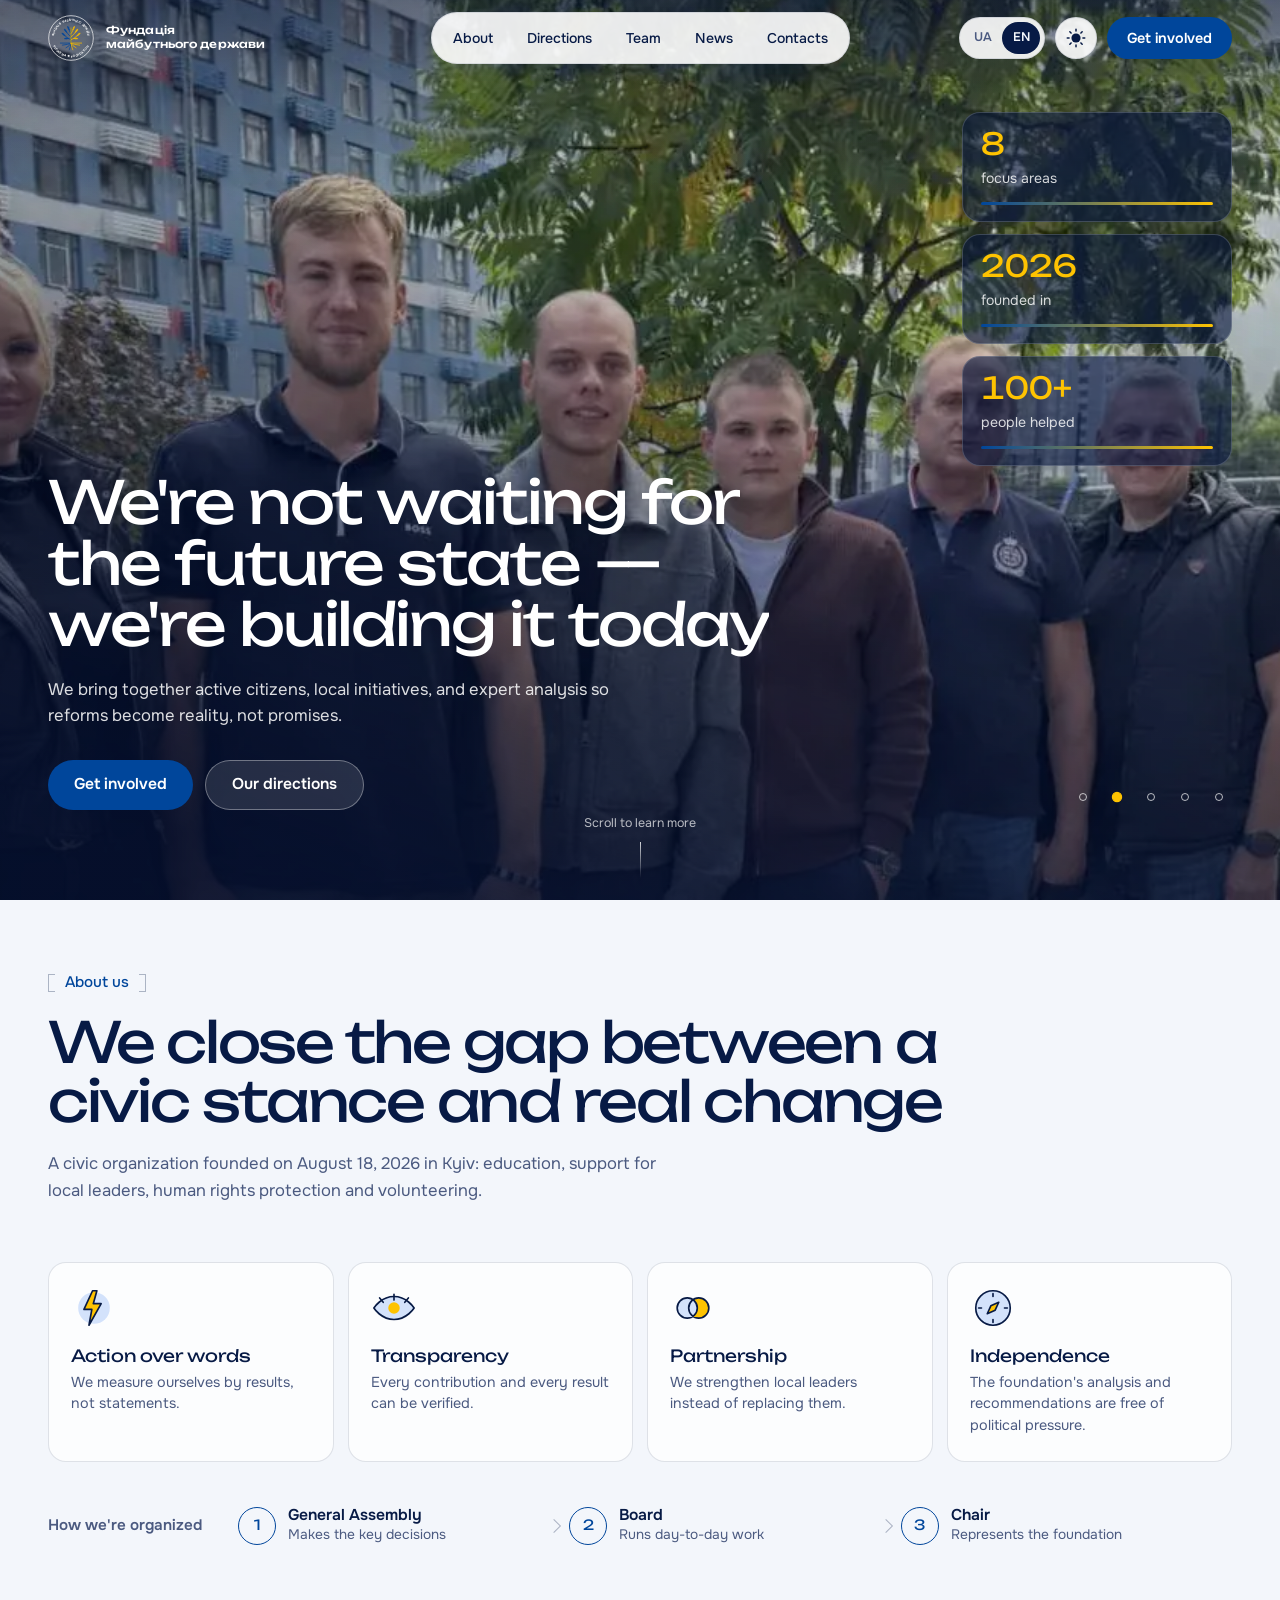
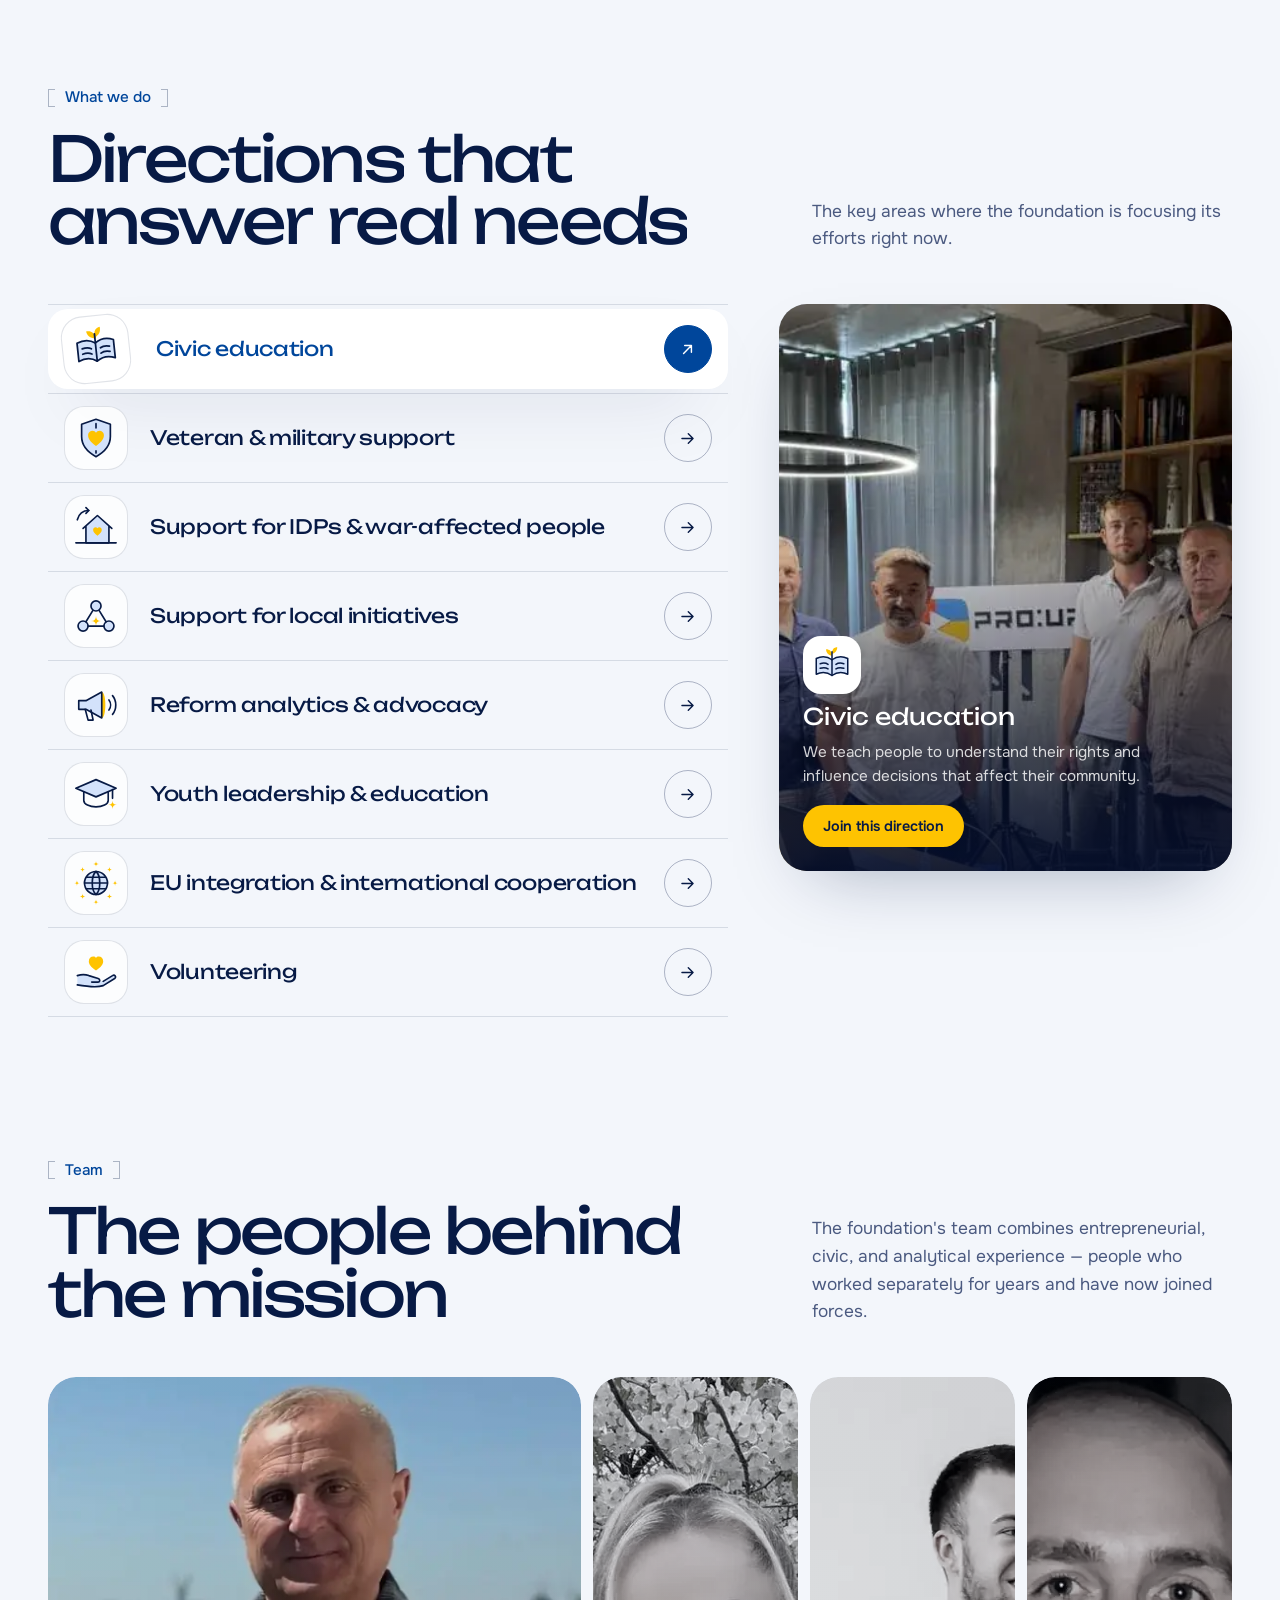
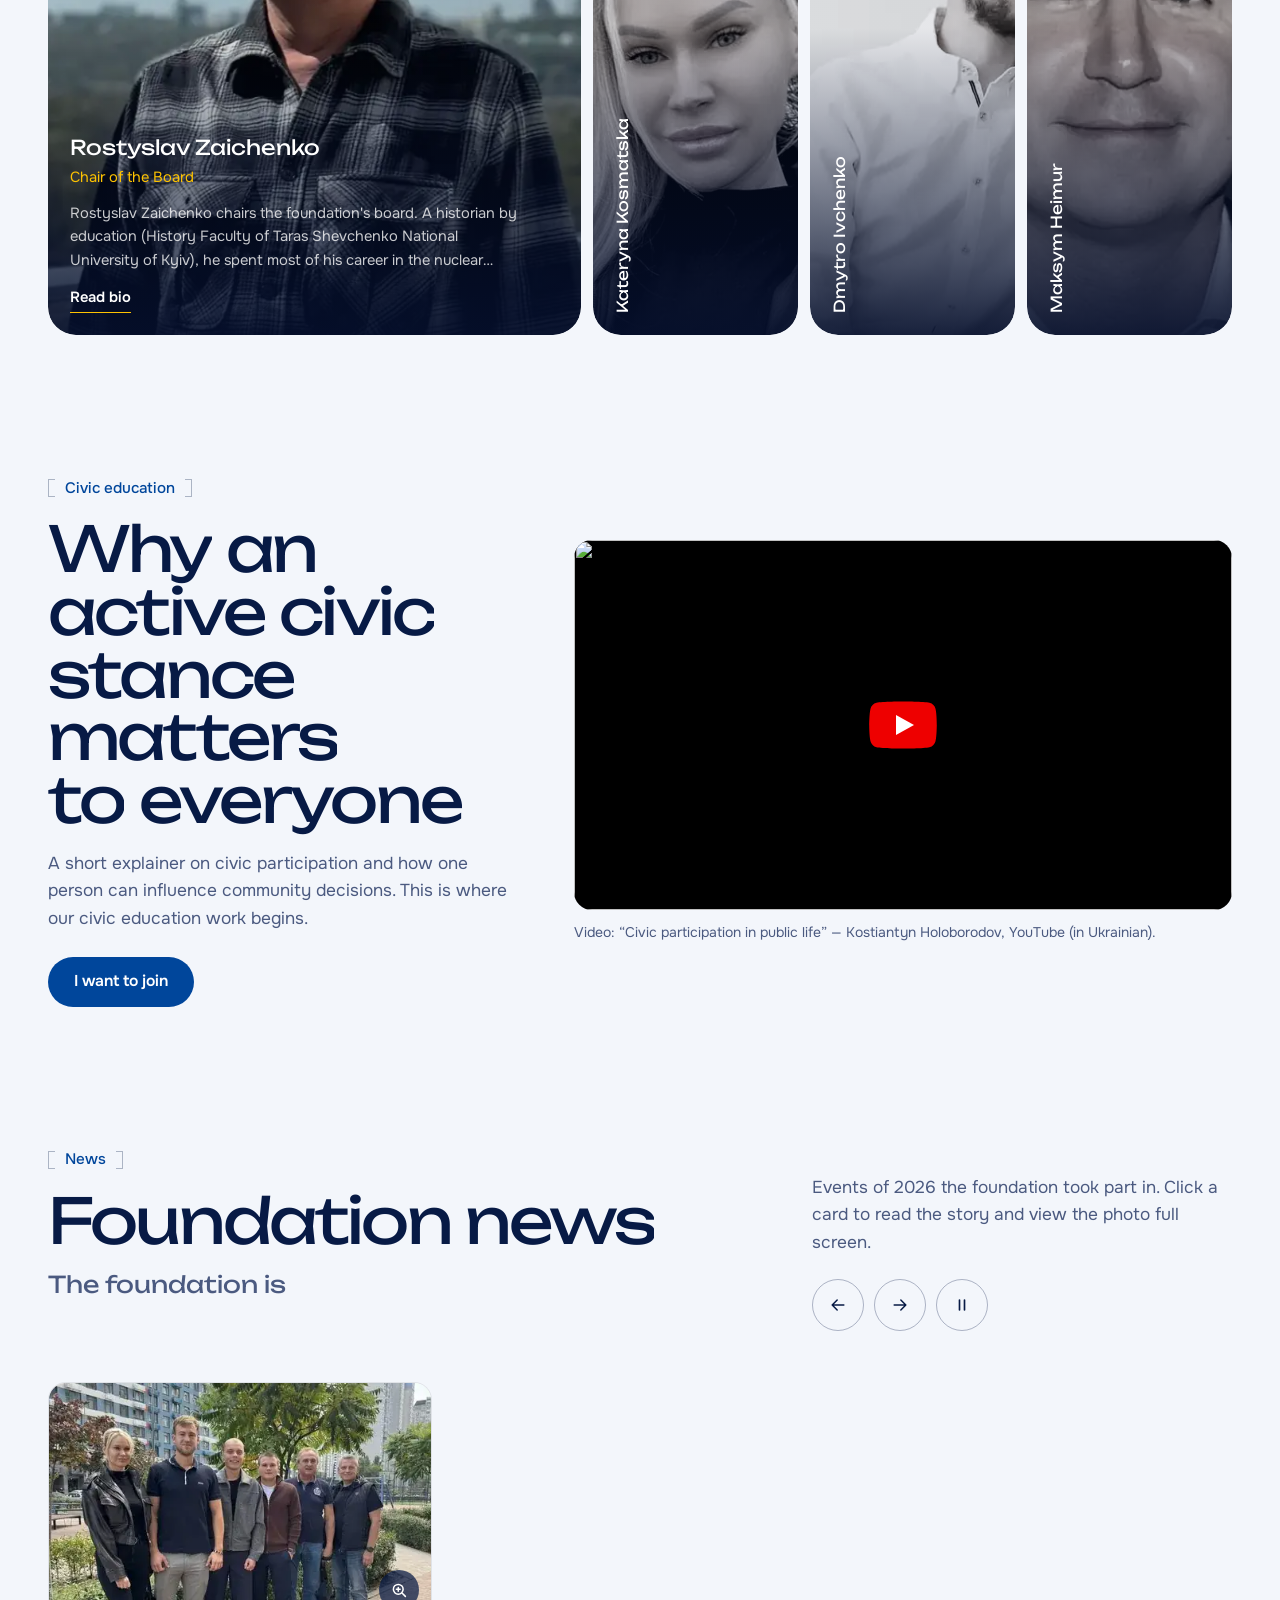
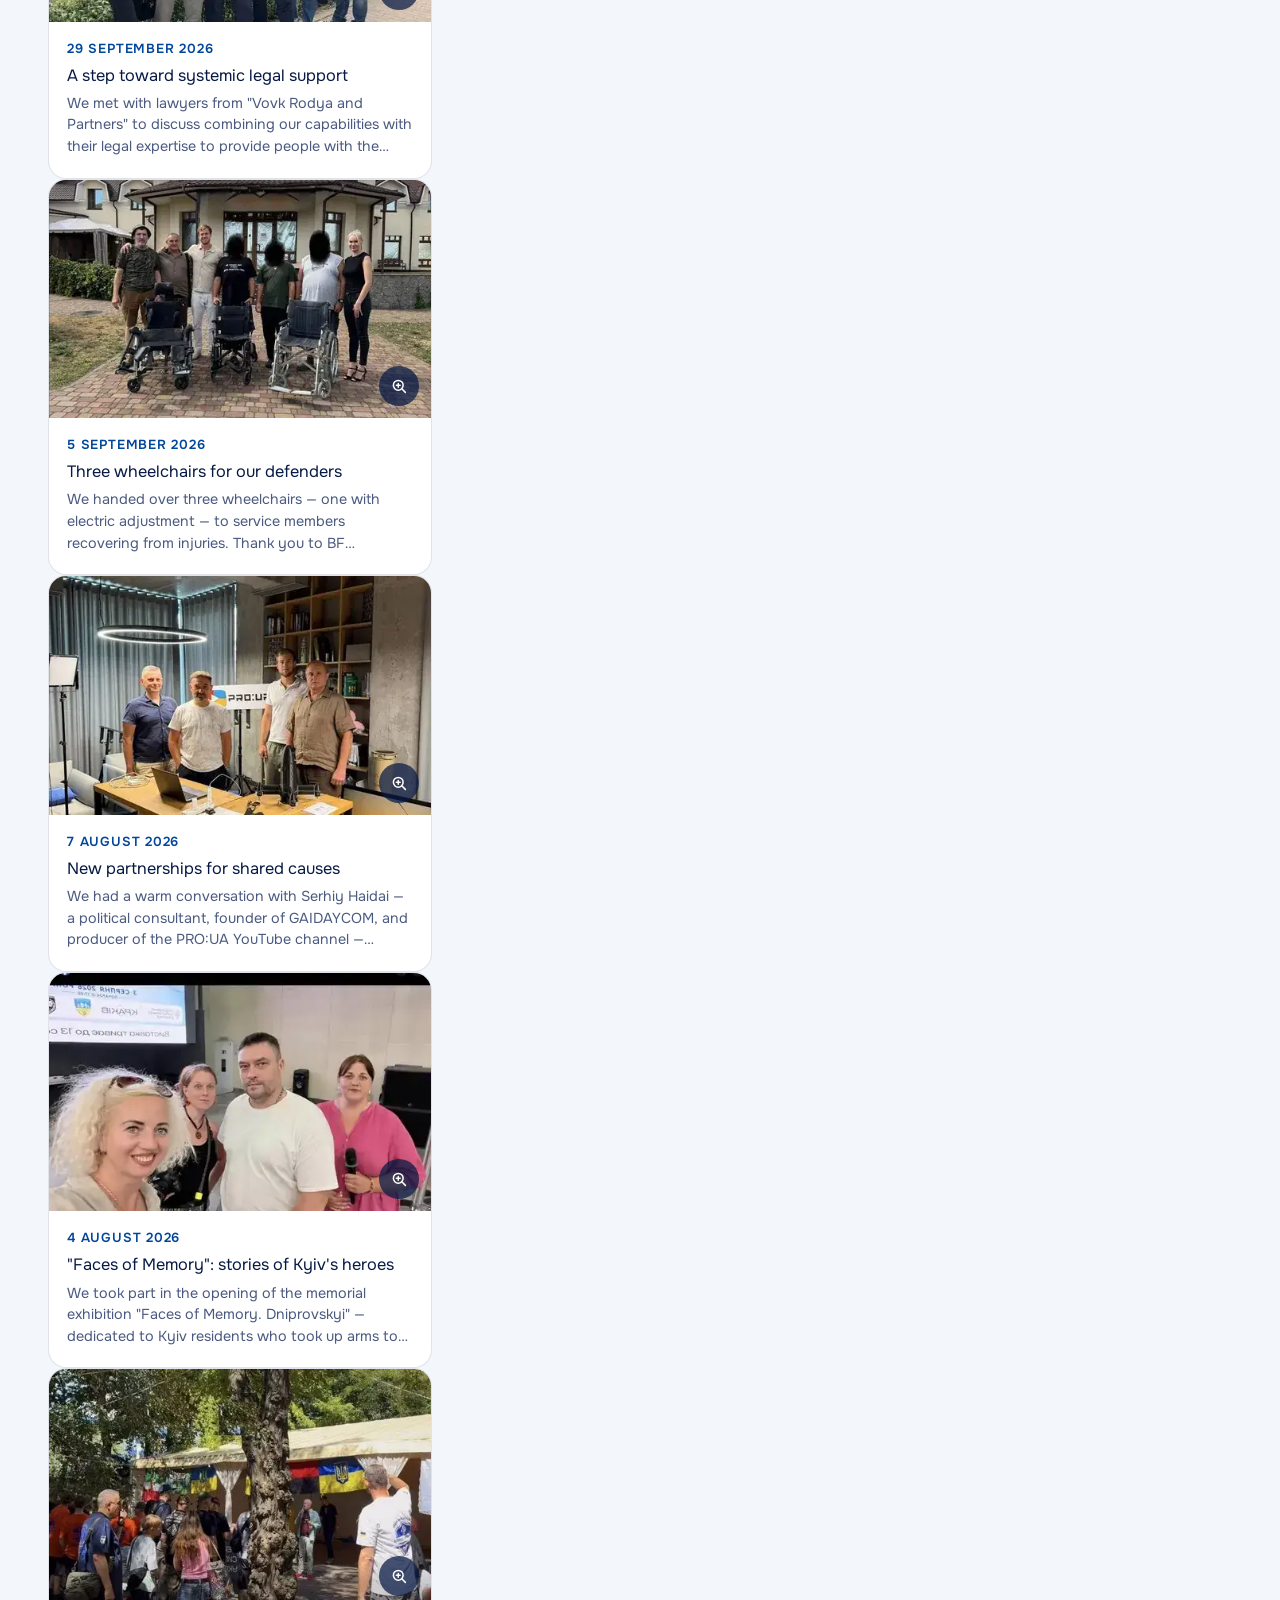
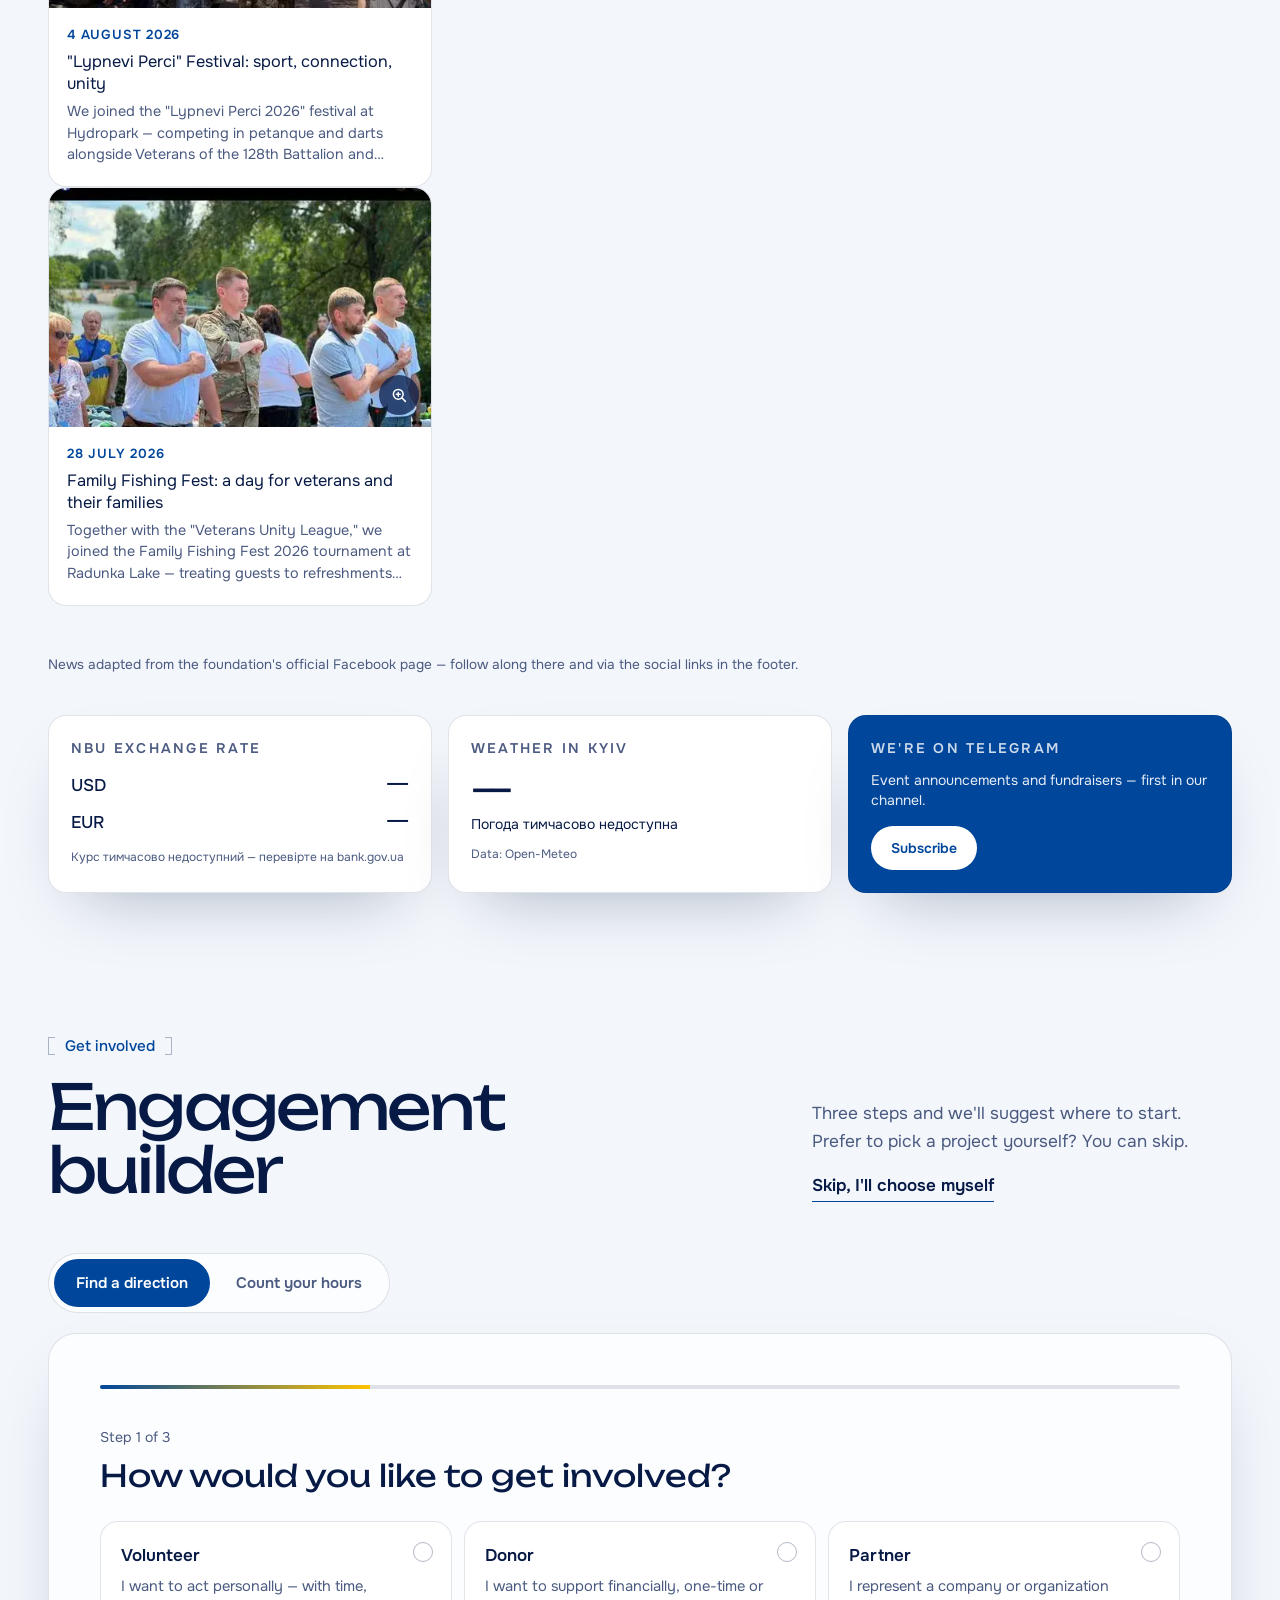
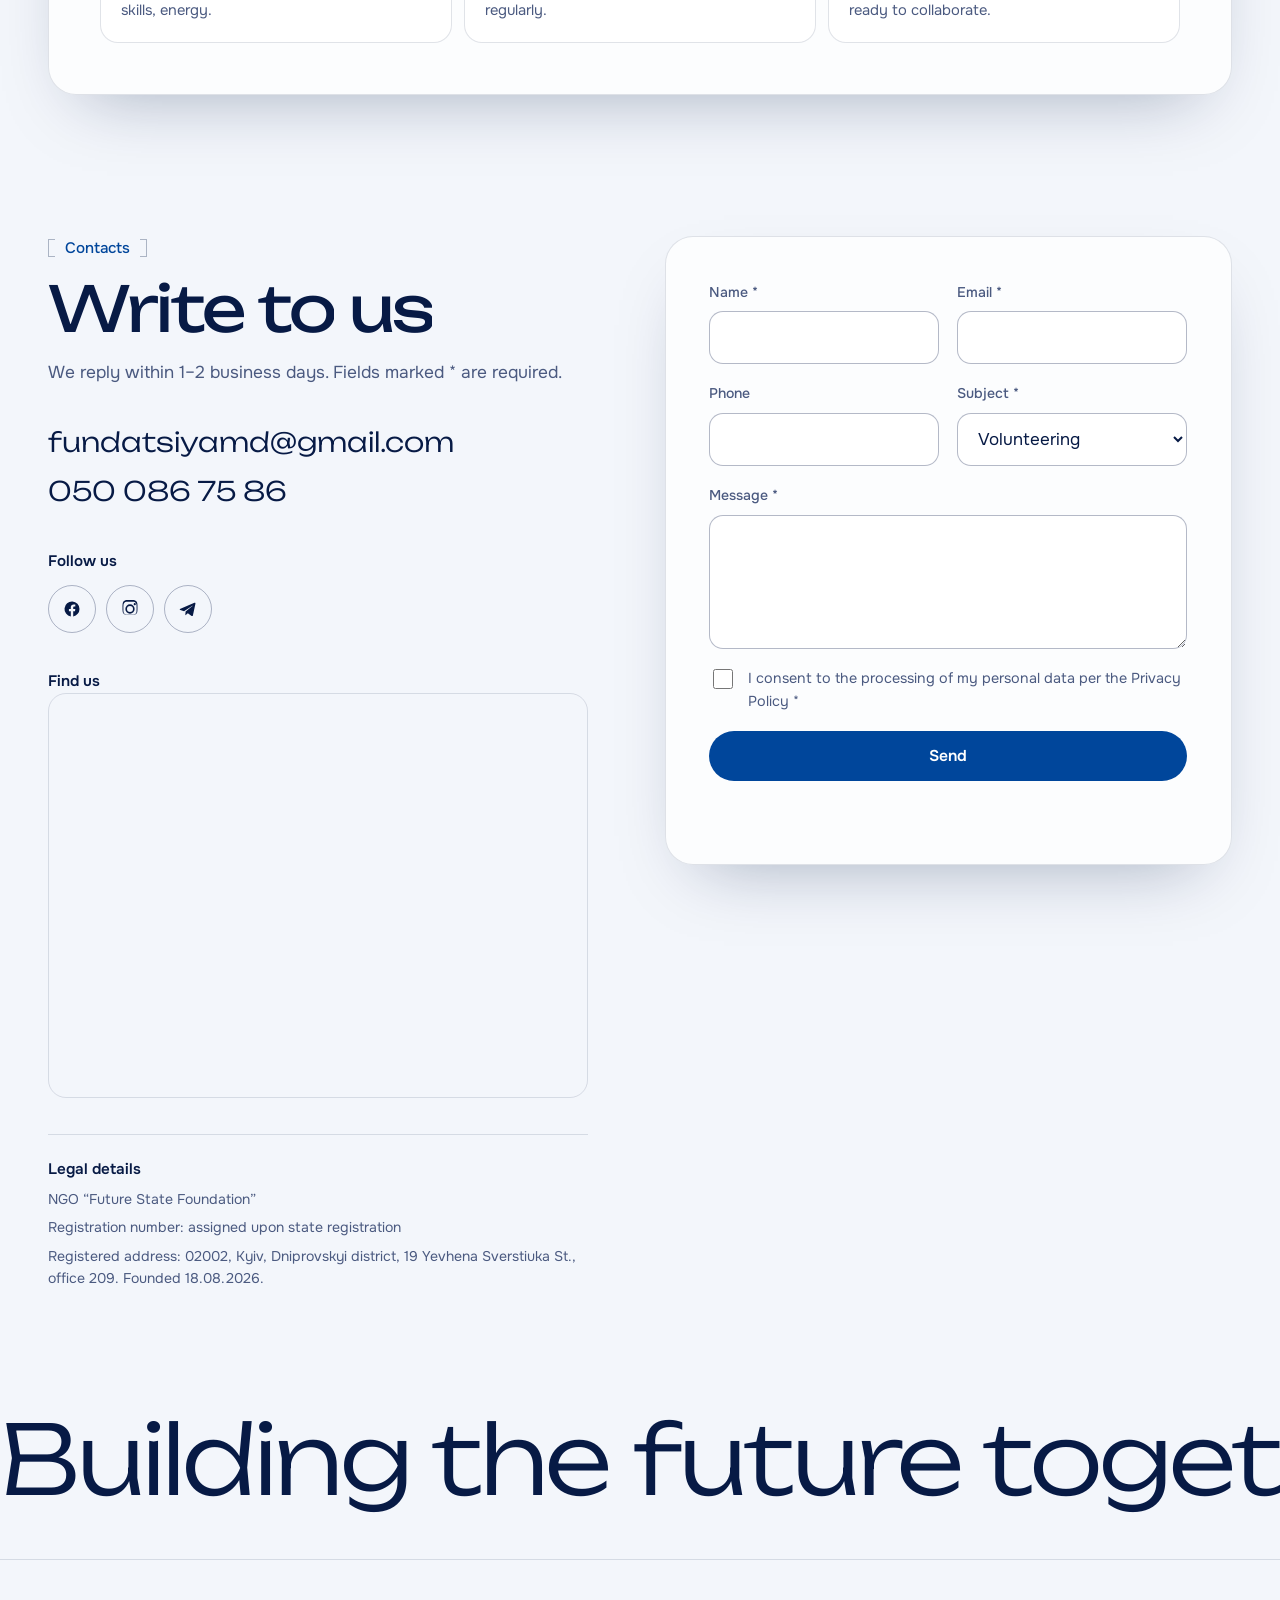
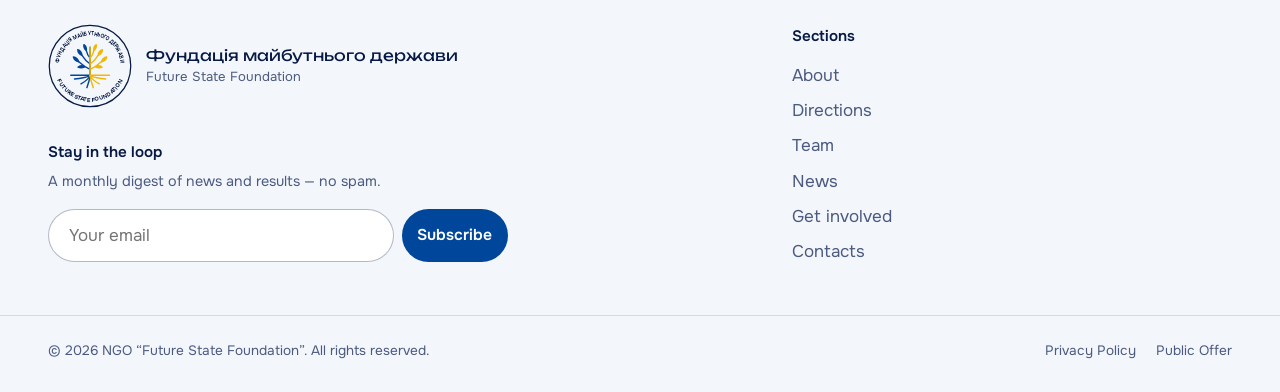
==== commit 29f9cb6a: "refactor: прибрано повтори — одна секція новин, вкладки «Долучитися», коротше меню - «Новини» + «Гал" ====
--- a/index.html
+++ b/index.html
@@ -134,9 +134,7 @@
     <a href="#about" data-i18n="nav.about">Про нас</a>
     <a href="#directions" data-i18n="nav.directions">Напрями</a>
     <a href="#team" data-i18n="nav.team">Команда</a>
-    <a href="#video" data-i18n="nav.video">Відео</a>
-    <a href="#media" data-i18n="nav.news">Новини</a>
-    <a href="#gallery" data-i18n="nav.gallery">Галерея</a>
+    <a href="#gallery" data-i18n="nav.news">Новини</a>
     <a href="#contact" data-i18n="nav.contacts">Контакти</a>
   </nav>
 
@@ -166,10 +164,8 @@
     <a href="#about" data-i18n="nav.about">Про нас</a>
     <a href="#directions" data-i18n="nav.directions">Напрями</a>
     <a href="#team" data-i18n="nav.team">Команда</a>
-    <a href="#video" data-i18n="nav.video">Відео</a>
+    <a href="#gallery" data-i18n="nav.news">Новини</a>
     <a href="#join" data-i18n="nav.cta">Долучитися</a>
-    <a href="#media" data-i18n="nav.news">Новини</a>
-    <a href="#gallery" data-i18n="nav.gallery">Галерея</a>
     <a href="#contact" data-i18n="nav.contacts">Контакти</a>
     <div class="mobile-nav__footer">
       <div class="lang-switch" role="group" aria-label="Мова / Language">
@@ -264,14 +260,7 @@
         </aside>
       </div>
     </div>
-    <!-- Фото, що пливе за курсором над рядком (лише миша) -->
-  </section>
-
-  <!-- Дві перехресні стрічки в кольорах прапора: напрями й цінності біжать назустріч -->
-  <div class="ribbons" aria-hidden="true">
-    <div class="ribbon ribbon--blue"><div class="ribbon__track" id="ribbon-a"></div></div>
-    <div class="ribbon ribbon--yellow"><div class="ribbon__track ribbon__track--rev" id="ribbon-b"></div></div>
-  </div>
+  </section>
 
   <!-- ============ TEAM ============ -->
   <section id="team" class="section team" aria-labelledby="team-title">
@@ -316,29 +305,98 @@
     </div>
   </section>
 
-  <!-- ============ MEDIA / NEWS ============ -->
-  <section id="media" class="section news" aria-labelledby="news-title">
-    <div class="container head-split news__head">
+  <!-- ============ НОВИНИ (галерея лаб. 10): Swiper.js + Fancybox v5 + Typed.js, підключені через CDN ============
+       Раніше ті самі 6 подій показувались двічі — стрічкою «Новини» і тут. Тепер одна секція:
+       картка = фото, дата, заголовок і початок новини; клік відкриває альбом з повним текстом -->
+  <section id="gallery" class="section gallery" aria-labelledby="gallery-title">
+    <div class="container head-split">
       <div>
-        <p class="section-tag"><span data-i18n="media.eyebrow">Медіа</span></p>
-        <h2 id="news-title" class="section-title" data-i18n="media.title">Новини фундації</h2>
+        <p class="section-tag"><span data-i18n="lab10.eyebrow">Новини</span></p>
+        <h2 id="gallery-title" class="section-title" data-i18n="lab10.title">Новини фундації</h2>
+        <!-- Typed.js друкує слова в #typed-text; для скрінрідера — той самий зміст статичним текстом -->
+        <p class="gallery__typed"><span data-i18n="lab10.typedLead">Фундація — це</span> <span class="gallery__typed-words" id="typed-text" aria-hidden="true"></span><span class="sr-only" data-i18n="lab10.typedSr">правова підтримка, допомога захисникам, нові партнерства, пам'ять про героїв, спорт, що об'єднує громаду</span></p>
       </div>
       <div>
-        <p class="section-subtitle" data-i18n="media.subtitle"></p>
-        <div class="news__controls">
-          <button type="button" class="round-btn" id="news-prev" data-i18n-aria-label="media.prev">
+        <p class="section-subtitle" data-i18n="lab10.subtitle">Події 2026 року, у яких брала участь фундація. Натисніть на картку, щоб прочитати новину й переглянути фото на весь екран.</p>
+        <div class="gallery__controls">
+          <button type="button" class="round-btn" id="gallery-prev" data-i18n-aria-label="lab10.prev" aria-label="Попереднє фото">
             <svg viewBox="0 0 24 24" fill="none" aria-hidden="true"><path d="M19 12H5M11 6l-6 6 6 6" stroke="currentColor" stroke-width="1.8" stroke-linecap="round" stroke-linejoin="round"/></svg>
           </button>
-          <button type="button" class="round-btn" id="news-next" data-i18n-aria-label="media.next">
+          <button type="button" class="round-btn" id="gallery-next" data-i18n-aria-label="lab10.next" aria-label="Наступне фото">
             <svg viewBox="0 0 24 24" fill="none" aria-hidden="true"><path d="M5 12h14M13 6l6 6-6 6" stroke="currentColor" stroke-width="1.8" stroke-linecap="round" stroke-linejoin="round"/></svg>
           </button>
-          <p class="news__note" data-i18n="media.note"></p>
-        </div>
-      </div>
-    </div>
-    <!-- Стрічка новин пливе сама; її можна тягнути мишкою чи пальцем -->
-    <div class="news__viewport" id="news-viewport">
-      <ul class="news__track" id="news-grid"></ul>
+          <button type="button" class="round-btn gallery__pause" id="gallery-pause" aria-pressed="false" aria-label="Зупинити автопрокрутку">
+            <svg class="icon-pause" viewBox="0 0 24 24" fill="none" aria-hidden="true"><path d="M9 6v12M15 6v12" stroke="currentColor" stroke-width="2" stroke-linecap="round"/></svg>
+            <svg class="icon-play" viewBox="0 0 24 24" fill="none" aria-hidden="true"><path d="M8 5.5v13l10.5-6.5z" fill="currentColor"/></svg>
+          </button>
+        </div>
+      </div>
+    </div>
+
+    <div class="container">
+      <!-- Розмітка, яку вимагає Swiper: .swiper > .swiper-wrapper > .swiper-slide -->
+      <div class="swiper gallery-swiper">
+        <div class="swiper-wrapper">
+          <div class="swiper-slide">
+            <figure class="gallery-card">
+              <a class="gallery-card__link" href="assets/img/news/1-lawyers.webp" data-fancybox="fsf-gallery" data-index="0" data-caption="29 вересня 2026 р. — Крок до системної правової підтримки" aria-label="Відкрити фото на весь екран: 29 вересня 2026 р. — Крок до системної правової підтримки">
+                <img src="assets/img/news/1-lawyers@800w.webp" srcset="assets/img/news/1-lawyers@480w.webp 480w, assets/img/news/1-lawyers@800w.webp 800w" sizes="(min-width: 1024px) 33vw, (min-width: 768px) 50vw, 100vw" width="800" height="500" loading="lazy" decoding="async" alt="" />
+                <span class="gallery-card__zoom" aria-hidden="true"><svg viewBox="0 0 24 24" fill="none" aria-hidden="true"><circle cx="11" cy="11" r="6.5" stroke="currentColor" stroke-width="2"/><path d="M16 16l4.5 4.5M11 8.5v5M8.5 11h5" stroke="currentColor" stroke-width="2" stroke-linecap="round"/></svg></span>
+              </a>
+              <figcaption><time datetime="2026-09-29">29 вересня 2026 р.</time><span class="gallery-card__title">Крок до системної правової підтримки</span><span class="gallery-card__text"></span></figcaption>
+            </figure>
+          </div>
+          <div class="swiper-slide">
+            <figure class="gallery-card">
+              <a class="gallery-card__link" href="assets/img/news/2-wheelchairs.webp" data-fancybox="fsf-gallery" data-index="1" data-caption="5 вересня 2026 р. — Три інвалідні візки для наших захисників" aria-label="Відкрити фото на весь екран: 5 вересня 2026 р. — Три інвалідні візки для наших захисників">
+                <img src="assets/img/news/2-wheelchairs@800w.webp" srcset="assets/img/news/2-wheelchairs@480w.webp 480w, assets/img/news/2-wheelchairs@800w.webp 800w" sizes="(min-width: 1024px) 33vw, (min-width: 768px) 50vw, 100vw" width="800" height="500" loading="lazy" decoding="async" alt="" />
+                <span class="gallery-card__zoom" aria-hidden="true"><svg viewBox="0 0 24 24" fill="none" aria-hidden="true"><circle cx="11" cy="11" r="6.5" stroke="currentColor" stroke-width="2"/><path d="M16 16l4.5 4.5M11 8.5v5M8.5 11h5" stroke="currentColor" stroke-width="2" stroke-linecap="round"/></svg></span>
+              </a>
+              <figcaption><time datetime="2026-09-05">5 вересня 2026 р.</time><span class="gallery-card__title">Три інвалідні візки для наших захисників</span><span class="gallery-card__text"></span></figcaption>
+            </figure>
+          </div>
+          <div class="swiper-slide">
+            <figure class="gallery-card">
+              <a class="gallery-card__link" href="assets/img/news/3-haidai.webp" data-fancybox="fsf-gallery" data-index="2" data-caption="7 серпня 2026 р. — Нові партнерства заради спільних справ" aria-label="Відкрити фото на весь екран: 7 серпня 2026 р. — Нові партнерства заради спільних справ">
+                <img src="assets/img/news/3-haidai@800w.webp" srcset="assets/img/news/3-haidai@480w.webp 480w, assets/img/news/3-haidai@800w.webp 800w" sizes="(min-width: 1024px) 33vw, (min-width: 768px) 50vw, 100vw" width="800" height="500" loading="lazy" decoding="async" alt="" />
+                <span class="gallery-card__zoom" aria-hidden="true"><svg viewBox="0 0 24 24" fill="none" aria-hidden="true"><circle cx="11" cy="11" r="6.5" stroke="currentColor" stroke-width="2"/><path d="M16 16l4.5 4.5M11 8.5v5M8.5 11h5" stroke="currentColor" stroke-width="2" stroke-linecap="round"/></svg></span>
+              </a>
+              <figcaption><time datetime="2026-08-07">7 серпня 2026 р.</time><span class="gallery-card__title">Нові партнерства заради спільних справ</span><span class="gallery-card__text"></span></figcaption>
+            </figure>
+          </div>
+          <div class="swiper-slide">
+            <figure class="gallery-card">
+              <a class="gallery-card__link" href="assets/img/news/4-exhibition.webp" data-fancybox="fsf-gallery" data-index="3" data-caption="4 серпня 2026 р. — «Пам'ять в обличчях»: історії киян-героїв" aria-label="Відкрити фото на весь екран: 4 серпня 2026 р. — «Пам'ять в обличчях»: історії киян-героїв">
+                <img src="assets/img/news/4-exhibition@800w.webp" srcset="assets/img/news/4-exhibition@480w.webp 480w, assets/img/news/4-exhibition@800w.webp 800w" sizes="(min-width: 1024px) 33vw, (min-width: 768px) 50vw, 100vw" width="800" height="500" loading="lazy" decoding="async" alt="" />
+                <span class="gallery-card__zoom" aria-hidden="true"><svg viewBox="0 0 24 24" fill="none" aria-hidden="true"><circle cx="11" cy="11" r="6.5" stroke="currentColor" stroke-width="2"/><path d="M16 16l4.5 4.5M11 8.5v5M8.5 11h5" stroke="currentColor" stroke-width="2" stroke-linecap="round"/></svg></span>
+              </a>
+              <figcaption><time datetime="2026-08-04">4 серпня 2026 р.</time><span class="gallery-card__title">«Пам'ять в обличчях»: історії киян-героїв</span><span class="gallery-card__text"></span></figcaption>
+            </figure>
+          </div>
+          <div class="swiper-slide">
+            <figure class="gallery-card">
+              <a class="gallery-card__link" href="assets/img/news/5-festival.webp" data-fancybox="fsf-gallery" data-index="4" data-caption="4 серпня 2026 р. — Фестиваль «Липневі Перці»: спорт, спілкування, єдність" aria-label="Відкрити фото на весь екран: 4 серпня 2026 р. — Фестиваль «Липневі Перці»: спорт, спілкування, єдність">
+                <img src="assets/img/news/5-festival@800w.webp" srcset="assets/img/news/5-festival@480w.webp 480w, assets/img/news/5-festival@800w.webp 800w" sizes="(min-width: 1024px) 33vw, (min-width: 768px) 50vw, 100vw" width="800" height="500" loading="lazy" decoding="async" alt="" />
+                <span class="gallery-card__zoom" aria-hidden="true"><svg viewBox="0 0 24 24" fill="none" aria-hidden="true"><circle cx="11" cy="11" r="6.5" stroke="currentColor" stroke-width="2"/><path d="M16 16l4.5 4.5M11 8.5v5M8.5 11h5" stroke="currentColor" stroke-width="2" stroke-linecap="round"/></svg></span>
+              </a>
+              <figcaption><time datetime="2026-08-04">4 серпня 2026 р.</time><span class="gallery-card__title">Фестиваль «Липневі Перці»: спорт, спілкування, єдність</span><span class="gallery-card__text"></span></figcaption>
+            </figure>
+          </div>
+          <div class="swiper-slide">
+            <figure class="gallery-card">
+              <a class="gallery-card__link" href="assets/img/news/6-fishingfest.webp" data-fancybox="fsf-gallery" data-index="5" data-caption="28 липня 2026 р. — Family Fishing Fest: день для ветеранів і їхніх родин" aria-label="Відкрити фото на весь екран: 28 липня 2026 р. — Family Fishing Fest: день для ветеранів і їхніх родин">
+                <img src="assets/img/news/6-fishingfest@800w.webp" srcset="assets/img/news/6-fishingfest@480w.webp 480w, assets/img/news/6-fishingfest@800w.webp 800w" sizes="(min-width: 1024px) 33vw, (min-width: 768px) 50vw, 100vw" width="800" height="500" loading="lazy" decoding="async" alt="" />
+                <span class="gallery-card__zoom" aria-hidden="true"><svg viewBox="0 0 24 24" fill="none" aria-hidden="true"><circle cx="11" cy="11" r="6.5" stroke="currentColor" stroke-width="2"/><path d="M16 16l4.5 4.5M11 8.5v5M8.5 11h5" stroke="currentColor" stroke-width="2" stroke-linecap="round"/></svg></span>
+              </a>
+              <figcaption><time datetime="2026-07-28">28 липня 2026 р.</time><span class="gallery-card__title">Family Fishing Fest: день для ветеранів і їхніх родин</span><span class="gallery-card__text"></span></figcaption>
+            </figure>
+          </div>
+        </div>
+        <div class="swiper-pagination"></div>
+      </div>
+    </div>
+    <div class="container">
+      <p class="gallery__note" data-i18n="media.note"></p>
     </div>
 
     <!-- МЕДІА / ІНФОРМЕР (лаб. 7): <aside> — додатковий контент поруч з основним; дані підтягує
@@ -369,96 +427,6 @@
     </div>
   </section>
 
-  <!-- ============ ГАЛЕРЕЯ (лаб. 10): Swiper.js + Fancybox v5 + Typed.js, підключені через CDN ============ -->
-  <section id="gallery" class="section gallery" aria-labelledby="gallery-title">
-    <div class="container head-split">
-      <div>
-        <p class="section-tag"><span data-i18n="lab10.eyebrow">Галерея</span></p>
-        <h2 id="gallery-title" class="section-title" data-i18n="lab10.title">Наші справи у фото</h2>
-        <!-- Typed.js друкує слова в #typed-text; для скрінрідера — той самий зміст статичним текстом -->
-        <p class="gallery__typed"><span data-i18n="lab10.typedLead">Фундація — це</span> <span class="gallery__typed-words" id="typed-text" aria-hidden="true"></span><span class="sr-only" data-i18n="lab10.typedSr">правова підтримка, допомога захисникам, нові партнерства, пам'ять про героїв, спорт, що об'єднує громаду</span></p>
-      </div>
-      <div>
-        <p class="section-subtitle" data-i18n="lab10.subtitle">Події 2026 року, у яких брала участь фундація. Натисніть на фото, щоб відкрити альбом на весь екран.</p>
-        <div class="gallery__controls">
-          <button type="button" class="round-btn" id="gallery-prev" data-i18n-aria-label="lab10.prev" aria-label="Попереднє фото">
-            <svg viewBox="0 0 24 24" fill="none" aria-hidden="true"><path d="M19 12H5M11 6l-6 6 6 6" stroke="currentColor" stroke-width="1.8" stroke-linecap="round" stroke-linejoin="round"/></svg>
-          </button>
-          <button type="button" class="round-btn" id="gallery-next" data-i18n-aria-label="lab10.next" aria-label="Наступне фото">
-            <svg viewBox="0 0 24 24" fill="none" aria-hidden="true"><path d="M5 12h14M13 6l6 6-6 6" stroke="currentColor" stroke-width="1.8" stroke-linecap="round" stroke-linejoin="round"/></svg>
-          </button>
-          <button type="button" class="round-btn gallery__pause" id="gallery-pause" aria-pressed="false" aria-label="Зупинити автопрокрутку">
-            <svg class="icon-pause" viewBox="0 0 24 24" fill="none" aria-hidden="true"><path d="M9 6v12M15 6v12" stroke="currentColor" stroke-width="2" stroke-linecap="round"/></svg>
-            <svg class="icon-play" viewBox="0 0 24 24" fill="none" aria-hidden="true"><path d="M8 5.5v13l10.5-6.5z" fill="currentColor"/></svg>
-          </button>
-        </div>
-      </div>
-    </div>
-
-    <div class="container">
-      <!-- Розмітка, яку вимагає Swiper: .swiper > .swiper-wrapper > .swiper-slide -->
-      <div class="swiper gallery-swiper">
-        <div class="swiper-wrapper">
-          <div class="swiper-slide">
-            <figure class="gallery-card">
-              <a class="gallery-card__link" href="assets/img/news/1-lawyers.webp" data-fancybox="fsf-gallery" data-index="0" data-caption="29 вересня 2026 р. — Крок до системної правової підтримки" aria-label="Відкрити фото на весь екран: 29 вересня 2026 р. — Крок до системної правової підтримки">
-                <img src="assets/img/news/1-lawyers@800w.webp" srcset="assets/img/news/1-lawyers@480w.webp 480w, assets/img/news/1-lawyers@800w.webp 800w" sizes="(min-width: 1024px) 33vw, (min-width: 768px) 50vw, 100vw" width="800" height="500" loading="lazy" decoding="async" alt="" />
-                <span class="gallery-card__zoom" aria-hidden="true"><svg viewBox="0 0 24 24" fill="none" aria-hidden="true"><circle cx="11" cy="11" r="6.5" stroke="currentColor" stroke-width="2"/><path d="M16 16l4.5 4.5M11 8.5v5M8.5 11h5" stroke="currentColor" stroke-width="2" stroke-linecap="round"/></svg></span>
-              </a>
-              <figcaption><time datetime="2026-09-29">29 вересня 2026 р.</time><span class="gallery-card__title">Крок до системної правової підтримки</span></figcaption>
-            </figure>
-          </div>
-          <div class="swiper-slide">
-            <figure class="gallery-card">
-              <a class="gallery-card__link" href="assets/img/news/2-wheelchairs.webp" data-fancybox="fsf-gallery" data-index="1" data-caption="5 вересня 2026 р. — Три інвалідні візки для наших захисників" aria-label="Відкрити фото на весь екран: 5 вересня 2026 р. — Три інвалідні візки для наших захисників">
-                <img src="assets/img/news/2-wheelchairs@800w.webp" srcset="assets/img/news/2-wheelchairs@480w.webp 480w, assets/img/news/2-wheelchairs@800w.webp 800w" sizes="(min-width: 1024px) 33vw, (min-width: 768px) 50vw, 100vw" width="800" height="500" loading="lazy" decoding="async" alt="" />
-                <span class="gallery-card__zoom" aria-hidden="true"><svg viewBox="0 0 24 24" fill="none" aria-hidden="true"><circle cx="11" cy="11" r="6.5" stroke="currentColor" stroke-width="2"/><path d="M16 16l4.5 4.5M11 8.5v5M8.5 11h5" stroke="currentColor" stroke-width="2" stroke-linecap="round"/></svg></span>
-              </a>
-              <figcaption><time datetime="2026-09-05">5 вересня 2026 р.</time><span class="gallery-card__title">Три інвалідні візки для наших захисників</span></figcaption>
-            </figure>
-          </div>
-          <div class="swiper-slide">
-            <figure class="gallery-card">
-              <a class="gallery-card__link" href="assets/img/news/3-haidai.webp" data-fancybox="fsf-gallery" data-index="2" data-caption="7 серпня 2026 р. — Нові партнерства заради спільних справ" aria-label="Відкрити фото на весь екран: 7 серпня 2026 р. — Нові партнерства заради спільних справ">
-                <img src="assets/img/news/3-haidai@800w.webp" srcset="assets/img/news/3-haidai@480w.webp 480w, assets/img/news/3-haidai@800w.webp 800w" sizes="(min-width: 1024px) 33vw, (min-width: 768px) 50vw, 100vw" width="800" height="500" loading="lazy" decoding="async" alt="" />
-                <span class="gallery-card__zoom" aria-hidden="true"><svg viewBox="0 0 24 24" fill="none" aria-hidden="true"><circle cx="11" cy="11" r="6.5" stroke="currentColor" stroke-width="2"/><path d="M16 16l4.5 4.5M11 8.5v5M8.5 11h5" stroke="currentColor" stroke-width="2" stroke-linecap="round"/></svg></span>
-              </a>
-              <figcaption><time datetime="2026-08-07">7 серпня 2026 р.</time><span class="gallery-card__title">Нові партнерства заради спільних справ</span></figcaption>
-            </figure>
-          </div>
-          <div class="swiper-slide">
-            <figure class="gallery-card">
-              <a class="gallery-card__link" href="assets/img/news/4-exhibition.webp" data-fancybox="fsf-gallery" data-index="3" data-caption="4 серпня 2026 р. — «Пам'ять в обличчях»: історії киян-героїв" aria-label="Відкрити фото на весь екран: 4 серпня 2026 р. — «Пам'ять в обличчях»: історії киян-героїв">
-                <img src="assets/img/news/4-exhibition@800w.webp" srcset="assets/img/news/4-exhibition@480w.webp 480w, assets/img/news/4-exhibition@800w.webp 800w" sizes="(min-width: 1024px) 33vw, (min-width: 768px) 50vw, 100vw" width="800" height="500" loading="lazy" decoding="async" alt="" />
-                <span class="gallery-card__zoom" aria-hidden="true"><svg viewBox="0 0 24 24" fill="none" aria-hidden="true"><circle cx="11" cy="11" r="6.5" stroke="currentColor" stroke-width="2"/><path d="M16 16l4.5 4.5M11 8.5v5M8.5 11h5" stroke="currentColor" stroke-width="2" stroke-linecap="round"/></svg></span>
-              </a>
-              <figcaption><time datetime="2026-08-04">4 серпня 2026 р.</time><span class="gallery-card__title">«Пам'ять в обличчях»: історії киян-героїв</span></figcaption>
-            </figure>
-          </div>
-          <div class="swiper-slide">
-            <figure class="gallery-card">
-              <a class="gallery-card__link" href="assets/img/news/5-festival.webp" data-fancybox="fsf-gallery" data-index="4" data-caption="4 серпня 2026 р. — Фестиваль «Липневі Перці»: спорт, спілкування, єдність" aria-label="Відкрити фото на весь екран: 4 серпня 2026 р. — Фестиваль «Липневі Перці»: спорт, спілкування, єдність">
-                <img src="assets/img/news/5-festival@800w.webp" srcset="assets/img/news/5-festival@480w.webp 480w, assets/img/news/5-festival@800w.webp 800w" sizes="(min-width: 1024px) 33vw, (min-width: 768px) 50vw, 100vw" width="800" height="500" loading="lazy" decoding="async" alt="" />
-                <span class="gallery-card__zoom" aria-hidden="true"><svg viewBox="0 0 24 24" fill="none" aria-hidden="true"><circle cx="11" cy="11" r="6.5" stroke="currentColor" stroke-width="2"/><path d="M16 16l4.5 4.5M11 8.5v5M8.5 11h5" stroke="currentColor" stroke-width="2" stroke-linecap="round"/></svg></span>
-              </a>
-              <figcaption><time datetime="2026-08-04">4 серпня 2026 р.</time><span class="gallery-card__title">Фестиваль «Липневі Перці»: спорт, спілкування, єдність</span></figcaption>
-            </figure>
-          </div>
-          <div class="swiper-slide">
-            <figure class="gallery-card">
-              <a class="gallery-card__link" href="assets/img/news/6-fishingfest.webp" data-fancybox="fsf-gallery" data-index="5" data-caption="28 липня 2026 р. — Family Fishing Fest: день для ветеранів і їхніх родин" aria-label="Відкрити фото на весь екран: 28 липня 2026 р. — Family Fishing Fest: день для ветеранів і їхніх родин">
-                <img src="assets/img/news/6-fishingfest@800w.webp" srcset="assets/img/news/6-fishingfest@480w.webp 480w, assets/img/news/6-fishingfest@800w.webp 800w" sizes="(min-width: 1024px) 33vw, (min-width: 768px) 50vw, 100vw" width="800" height="500" loading="lazy" decoding="async" alt="" />
-                <span class="gallery-card__zoom" aria-hidden="true"><svg viewBox="0 0 24 24" fill="none" aria-hidden="true"><circle cx="11" cy="11" r="6.5" stroke="currentColor" stroke-width="2"/><path d="M16 16l4.5 4.5M11 8.5v5M8.5 11h5" stroke="currentColor" stroke-width="2" stroke-linecap="round"/></svg></span>
-              </a>
-              <figcaption><time datetime="2026-07-28">28 липня 2026 р.</time><span class="gallery-card__title">Family Fishing Fest: день для ветеранів і їхніх родин</span></figcaption>
-            </figure>
-          </div>
-        </div>
-        <div class="swiper-pagination"></div>
-      </div>
-    </div>
-  </section>
-
   <!-- ============ JOIN CONSTRUCTOR ============ -->
   <section id="join" class="section join" aria-labelledby="join-title">
     <div class="container">
@@ -467,104 +435,97 @@
           <p class="section-tag"><span data-i18n="join.eyebrow">Долучитися</span></p>
           <h2 id="join-title" class="section-title" data-i18n="join.title">Конструктор участі</h2>
         </div>
-        <a href="#contact" class="spin-badge" id="spin-badge"></a>
         <div>
           <p class="section-subtitle" data-i18n="join.subtitle"></p>
           <button type="button" class="btn-text join__skip" id="join-skip" data-i18n="join.skip">Пропустити, я сам оберу</button>
         </div>
       </div>
-      <div class="join-panel reveal" id="join-panel"></div>
-    </div>
-  </section>
-
-
-  <!-- ============ VOLUNTEER CALCULATOR (Лаб. 11) ============
-       Віджет «Калькулятор волонтерського часу». Логіка — assets/js/widget.js.
-       Корінь [data-volunteer-calc]: скрипт шукає частини віджета через data-vc всередині кореня,
-       тому на сторінці може бути кілька незалежних екземплярів (id потрібні лише для label/aria). -->
-  <section id="calculator" class="section calculator" aria-labelledby="calculator-title">
-    <div class="container">
-      <div class="head-split reveal">
-        <div>
-          <p class="section-tag"><span data-i18n="lab11.eyebrow">Волонтерство</span></p>
-          <h2 id="calculator-title" class="section-title max-[379px]:tw-text-[1.85rem]" data-i18n="lab11.title">Калькулятор волонтерського часу</h2>
-        </div>
-        <p class="section-subtitle" data-i18n="lab11.subtitle">Оберіть, скільки часу готові приділяти, — і побачите, скільки годин допомоги це дасть фундації.</p>
-      </div>
-
-      <div class="tw-mt-10 tw-grid tw-grid-cols-1 tw-gap-5 lg:tw-grid-cols-[minmax(0,1.25fr)_minmax(0,1fr)] lg:tw-gap-6" data-volunteer-calc>
-        <!-- novalidate: замість системних «бульбашок» браузера — власні повідомлення під полем -->
-        <form class="tw-rounded-[var(--radius-l)] tw-border tw-border-solid tw-border-line tw-bg-surface tw-p-5 sm:tw-p-8" data-vc="form" novalidate>
-          <div class="tw-grid tw-gap-6">
-            <div class="tw-grid tw-gap-2">
-              <label for="vc-hours" class="tw-flex tw-items-baseline tw-justify-between tw-gap-3 tw-text-sm tw-font-semibold tw-text-ink">
-                <span data-i18n="lab11.hours">Годин на тиждень</span>
-                <span class="tw-text-xs tw-font-medium tw-text-muted" data-i18n="lab11.hoursRange">від 1 до 40</span>
-              </label>
-              <input id="vc-hours" name="hours" type="number" inputmode="numeric" min="1" max="40" step="1" value="2" required
-                     aria-describedby="vc-hours-help vc-error-hours" data-vc="hours"
-                     class="tw-min-h-[52px] tw-w-full tw-rounded-[14px] tw-border tw-border-solid tw-border-[color:var(--line-strong)] tw-bg-surface tw-px-4 tw-font-display tw-text-lg tw-text-ink tw-transition-[border-color,box-shadow] tw-duration-300 focus:tw-border-[color:var(--accent)] focus:tw-outline-none focus:tw-shadow-[0_0_0_4px_rgba(0,70,155,0.18)]" />
-              <p id="vc-hours-help" class="tw-m-0 tw-text-sm tw-text-muted" data-i18n="lab11.hoursHelp">Ціле число: стільки годин на тиждень ви готові допомагати.</p>
-              <p id="vc-error-hours" class="tw-m-0 tw-hidden tw-text-sm tw-font-medium" data-vc="error" aria-live="polite"></p>
+      <!-- Дві вкладки замість двох сусідніх секцій про участь -->
+      <div class="join-tabs" role="tablist" data-i18n-aria-label="join.tabsLabel">
+        <button type="button" class="join-tab" role="tab" id="tab-builder" aria-controls="panel-builder" aria-selected="true" data-i18n="join.tabBuilder">Підібрати напрям</button>
+        <button type="button" class="join-tab" role="tab" id="tab-calc" aria-controls="calculator" aria-selected="false" tabindex="-1" data-i18n="join.tabCalc">Порахувати свій час</button>
+      </div>
+      <div class="join-panel reveal" id="panel-builder" role="tabpanel" aria-labelledby="tab-builder"><div id="join-panel"></div></div>
+      <!-- ============ VOLUNTEER CALCULATOR (Лаб. 11) — друга вкладка розділу «Долучитися» ============
+           Логіка — assets/js/widget.js. Корінь [data-volunteer-calc]: скрипт шукає частини віджета
+           через data-vc всередині кореня, тому екземплярів може бути кілька (id — лише для label/aria). -->
+      <div class="calc-panel" id="calculator" role="tabpanel" aria-labelledby="tab-calc" hidden>
+        <h3 class="calc-panel__title" id="calculator-title" data-i18n="lab11.subtitle">Оберіть, скільки часу готові приділяти, — і побачите, скільки годин допомоги це дасть фундації.</h3>
+        <div class="tw-grid tw-grid-cols-1 tw-gap-5 lg:tw-grid-cols-[minmax(0,1.25fr)_minmax(0,1fr)] lg:tw-gap-6" data-volunteer-calc>
+          <!-- novalidate: замість системних «бульбашок» браузера — власні повідомлення під полем -->
+          <form class="tw-rounded-[var(--radius-l)] tw-border tw-border-solid tw-border-line tw-bg-surface tw-p-5 sm:tw-p-8" data-vc="form" novalidate>
+            <div class="tw-grid tw-gap-6">
+              <div class="tw-grid tw-gap-2">
+                <label for="vc-hours" class="tw-flex tw-items-baseline tw-justify-between tw-gap-3 tw-text-sm tw-font-semibold tw-text-ink">
+                  <span data-i18n="lab11.hours">Годин на тиждень</span>
+                  <span class="tw-text-xs tw-font-medium tw-text-muted" data-i18n="lab11.hoursRange">від 1 до 40</span>
+                </label>
+                <input id="vc-hours" name="hours" type="number" inputmode="numeric" min="1" max="40" step="1" value="2" required
+                       aria-describedby="vc-hours-help vc-error-hours" data-vc="hours"
+                       class="tw-min-h-[52px] tw-w-full tw-rounded-[14px] tw-border tw-border-solid tw-border-[color:var(--line-strong)] tw-bg-surface tw-px-4 tw-font-display tw-text-lg tw-text-ink tw-transition-[border-color,box-shadow] tw-duration-300 focus:tw-border-[color:var(--accent)] focus:tw-outline-none focus:tw-shadow-[0_0_0_4px_rgba(0,70,155,0.18)]" />
+                <p id="vc-hours-help" class="tw-m-0 tw-text-sm tw-text-muted" data-i18n="lab11.hoursHelp">Ціле число: стільки годин на тиждень ви готові допомагати.</p>
+                <p id="vc-error-hours" class="tw-m-0 tw-hidden tw-text-sm tw-font-medium" data-vc="error" aria-live="polite"></p>
+              </div>
+
+              <div class="tw-grid tw-gap-2">
+                <label for="vc-duration" class="tw-text-sm tw-font-semibold tw-text-ink" data-i18n="lab11.duration">Тривалість участі</label>
+                <select id="vc-duration" name="duration" data-vc="duration"
+                        class="tw-min-h-[52px] tw-w-full tw-rounded-[14px] tw-border tw-border-solid tw-border-[color:var(--line-strong)] tw-bg-surface tw-px-4 tw-text-base tw-text-ink focus:tw-border-[color:var(--accent)] focus:tw-outline-none focus:tw-shadow-[0_0_0_4px_rgba(0,70,155,0.18)]">
+                  <option value="1" data-i18n="lab11.m1">1 місяць</option>
+                  <option value="3" selected data-i18n="lab11.m3">3 місяці</option>
+                  <option value="6" data-i18n="lab11.m6">6 місяців</option>
+                  <option value="12" data-i18n="lab11.m12">12 місяців</option>
+                </select>
+              </div>
+
+              <fieldset class="tw-m-0 tw-grid tw-gap-3 tw-border-0 tw-p-0">
+                <legend class="tw-mb-2 tw-p-0 tw-text-sm tw-font-semibold tw-text-ink" data-i18n="lab11.extra">Додатково</legend>
+                <label for="vc-events" class="tw-flex tw-min-h-[52px] tw-cursor-pointer tw-items-center tw-gap-3 tw-rounded-[14px] tw-border tw-border-solid tw-border-line tw-px-4 tw-py-2 tw-transition-colors hover:tw-border-[color:var(--accent)]">
+                  <input id="vc-events" name="events" type="checkbox" data-vc="events" aria-describedby="vc-events-help" class="tw-h-5 tw-w-5 tw-shrink-0 tw-accent-[var(--accent)]" />
+                  <span class="tw-grid">
+                    <span class="tw-text-sm tw-font-medium tw-text-ink" data-i18n="lab11.events">Беру участь у подіях фундації</span>
+                    <span id="vc-events-help" class="tw-text-xs tw-text-muted" data-i18n="lab11.eventsHelp">+4 год щомісяця</span>
+                  </span>
+                </label>
+                <label for="vc-briefing" class="tw-flex tw-min-h-[52px] tw-cursor-pointer tw-items-center tw-gap-3 tw-rounded-[14px] tw-border tw-border-solid tw-border-line tw-px-4 tw-py-2 tw-transition-colors hover:tw-border-[color:var(--accent)]">
+                  <input id="vc-briefing" name="briefing" type="checkbox" data-vc="briefing" aria-describedby="vc-briefing-help" class="tw-h-5 tw-w-5 tw-shrink-0 tw-accent-[var(--accent)]" />
+                  <span class="tw-grid">
+                    <span class="tw-text-sm tw-font-medium tw-text-ink" data-i18n="lab11.briefing">Пройду вступний інструктаж</span>
+                    <span id="vc-briefing-help" class="tw-text-xs tw-text-muted" data-i18n="lab11.briefingHelp">+2 год одноразово</span>
+                  </span>
+                </label>
+              </fieldset>
+
+              <div class="tw-grid tw-gap-2">
+                <div class="tw-flex tw-items-baseline tw-justify-between tw-gap-3">
+                  <label for="vc-friends" class="tw-text-sm tw-font-semibold tw-text-ink" data-i18n="lab11.friends">Скільки друзів приведу</label>
+                  <output id="vc-friends-out" for="vc-friends" class="tw-font-display tw-text-lg tw-text-ink" data-vc="friends-out">0</output>
+                </div>
+                <input id="vc-friends" name="friends" type="range" min="0" max="5" step="1" value="0" data-vc="friends"
+                       aria-describedby="vc-friends-help" class="tw-h-11 tw-w-full tw-cursor-pointer tw-accent-[var(--accent)]" />
+                <p id="vc-friends-help" class="tw-m-0 tw-text-sm tw-text-muted" data-i18n="lab11.friendsHelp">Кожен друг, що долучиться з таким самим графіком, додає ще стільки ж основних годин.</p>
+              </div>
             </div>
-
-            <div class="tw-grid tw-gap-2">
-              <label for="vc-duration" class="tw-text-sm tw-font-semibold tw-text-ink" data-i18n="lab11.duration">Тривалість участі</label>
-              <select id="vc-duration" name="duration" data-vc="duration"
-                      class="tw-min-h-[52px] tw-w-full tw-rounded-[14px] tw-border tw-border-solid tw-border-[color:var(--line-strong)] tw-bg-surface tw-px-4 tw-text-base tw-text-ink focus:tw-border-[color:var(--accent)] focus:tw-outline-none focus:tw-shadow-[0_0_0_4px_rgba(0,70,155,0.18)]">
-                <option value="1" data-i18n="lab11.m1">1 місяць</option>
-                <option value="3" selected data-i18n="lab11.m3">3 місяці</option>
-                <option value="6" data-i18n="lab11.m6">6 місяців</option>
-                <option value="12" data-i18n="lab11.m12">12 місяців</option>
-              </select>
-            </div>
-
-            <fieldset class="tw-m-0 tw-grid tw-gap-3 tw-border-0 tw-p-0">
-              <legend class="tw-mb-2 tw-p-0 tw-text-sm tw-font-semibold tw-text-ink" data-i18n="lab11.extra">Додатково</legend>
-              <label for="vc-events" class="tw-flex tw-min-h-[52px] tw-cursor-pointer tw-items-center tw-gap-3 tw-rounded-[14px] tw-border tw-border-solid tw-border-line tw-px-4 tw-py-2 tw-transition-colors hover:tw-border-[color:var(--accent)]">
-                <input id="vc-events" name="events" type="checkbox" data-vc="events" aria-describedby="vc-events-help" class="tw-h-5 tw-w-5 tw-shrink-0 tw-accent-[var(--accent)]" />
-                <span class="tw-grid">
-                  <span class="tw-text-sm tw-font-medium tw-text-ink" data-i18n="lab11.events">Беру участь у подіях фундації</span>
-                  <span id="vc-events-help" class="tw-text-xs tw-text-muted" data-i18n="lab11.eventsHelp">+4 год щомісяця</span>
-                </span>
-              </label>
-              <label for="vc-briefing" class="tw-flex tw-min-h-[52px] tw-cursor-pointer tw-items-center tw-gap-3 tw-rounded-[14px] tw-border tw-border-solid tw-border-line tw-px-4 tw-py-2 tw-transition-colors hover:tw-border-[color:var(--accent)]">
-                <input id="vc-briefing" name="briefing" type="checkbox" data-vc="briefing" aria-describedby="vc-briefing-help" class="tw-h-5 tw-w-5 tw-shrink-0 tw-accent-[var(--accent)]" />
-                <span class="tw-grid">
-                  <span class="tw-text-sm tw-font-medium tw-text-ink" data-i18n="lab11.briefing">Пройду вступний інструктаж</span>
-                  <span id="vc-briefing-help" class="tw-text-xs tw-text-muted" data-i18n="lab11.briefingHelp">+2 год одноразово</span>
-                </span>
-              </label>
-            </fieldset>
-
-            <div class="tw-grid tw-gap-2">
-              <div class="tw-flex tw-items-baseline tw-justify-between tw-gap-3">
-                <label for="vc-friends" class="tw-text-sm tw-font-semibold tw-text-ink" data-i18n="lab11.friends">Скільки друзів приведу</label>
-                <output id="vc-friends-out" for="vc-friends" class="tw-font-display tw-text-lg tw-text-ink" data-vc="friends-out">0</output>
-              </div>
-              <input id="vc-friends" name="friends" type="range" min="0" max="5" step="1" value="0" data-vc="friends"
-                     aria-describedby="vc-friends-help" class="tw-h-11 tw-w-full tw-cursor-pointer tw-accent-[var(--accent)]" />
-              <p id="vc-friends-help" class="tw-m-0 tw-text-sm tw-text-muted" data-i18n="lab11.friendsHelp">Кожен друг, що долучиться з таким самим графіком, додає ще стільки ж основних годин.</p>
-            </div>
-          </div>
-        </form>
-
-        <aside class="tw-flex tw-flex-col tw-rounded-[var(--radius-l)] tw-bg-brand tw-p-5 tw-text-white sm:tw-p-8" aria-labelledby="vc-summary-title">
-          <h3 id="vc-summary-title" class="tw-m-0 tw-text-sm tw-font-semibold tw-uppercase tw-tracking-[0.16em] tw-text-white/80" data-i18n="lab11.summary">Ваш внесок</h3>
-          <p class="tw-m-0 tw-mt-4 tw-font-display tw-text-5xl tw-leading-none tw-text-yellow tw-transition-opacity tw-duration-300 sm:tw-text-6xl" id="vc-total" data-vc="total" aria-live="polite" aria-atomic="true">26 год</p>
-          <p class="tw-m-0 tw-mt-3 tw-text-sm tw-text-white/85"><span data-i18n="lab11.avg">У середньому на місяць:</span> <strong id="vc-month-avg" data-vc="avg">8,7 год</strong></p>
-          <ul id="vc-breakdown" class="tw-m-0 tw-mt-6 tw-grid tw-list-none tw-gap-2 tw-border-0 tw-border-t tw-border-solid tw-border-white/20 tw-p-0 tw-pt-5 tw-text-sm" data-vc="breakdown">
-            <li class="tw-flex tw-justify-between tw-gap-3"><span class="tw-text-white/80" data-i18n="lab11.partBase">Основні години</span><span class="tw-font-semibold" data-vc-part="base">26 год</span></li>
-            <li class="tw-flex tw-justify-between tw-gap-3"><span class="tw-text-white/80" data-i18n="lab11.partEvents">Події фундації</span><span class="tw-font-semibold" data-vc-part="events">0 год</span></li>
-            <li class="tw-flex tw-justify-between tw-gap-3"><span class="tw-text-white/80" data-i18n="lab11.partBriefing">Інструктаж</span><span class="tw-font-semibold" data-vc-part="briefing">0 год</span></li>
-            <li class="tw-flex tw-justify-between tw-gap-3"><span class="tw-text-white/80" data-i18n="lab11.partFriends">Друзі</span><span class="tw-font-semibold" data-vc-part="friends">0 год</span></li>
-          </ul>
-          <p class="tw-m-0 tw-mt-auto tw-pt-6 tw-text-xs tw-leading-relaxed tw-text-white/70" data-i18n="lab11.note">Розрахунок орієнтовний: місяць ≈ 4,33 тижня (1 міс. — 4 тиж., 3 — 13, 6 — 26, 12 — 52). Точний графік погоджуємо з координатором.</p>
-          <a href="#contact" class="tw-mt-5 tw-inline-flex tw-min-h-[48px] tw-items-center tw-justify-center tw-self-start tw-rounded-full tw-bg-white tw-px-6 tw-text-sm tw-font-semibold tw-text-brand tw-no-underline tw-transition-colors tw-duration-200 hover:tw-bg-yellow hover:tw-text-[#071a45] focus-visible:tw-outline-none focus-visible:tw-ring-4 focus-visible:tw-ring-yellow focus-visible:tw-ring-offset-2 focus-visible:tw-ring-offset-brand" data-i18n="lab11.cta">Записатися волонтером</a>
-        </aside>
-      </div>
-    </div>
-  </section>
+          </form>
+
+          <aside class="tw-flex tw-flex-col tw-rounded-[var(--radius-l)] tw-bg-brand tw-p-5 tw-text-white sm:tw-p-8" aria-labelledby="vc-summary-title">
+            <h3 id="vc-summary-title" class="tw-m-0 tw-text-sm tw-font-semibold tw-uppercase tw-tracking-[0.16em] tw-text-white/80" data-i18n="lab11.summary">Ваш внесок</h3>
+            <p class="tw-m-0 tw-mt-4 tw-font-display tw-text-5xl tw-leading-none tw-text-yellow tw-transition-opacity tw-duration-300 sm:tw-text-6xl" id="vc-total" data-vc="total" aria-live="polite" aria-atomic="true">26 год</p>
+            <p class="tw-m-0 tw-mt-3 tw-text-sm tw-text-white/85"><span data-i18n="lab11.avg">У середньому на місяць:</span> <strong id="vc-month-avg" data-vc="avg">8,7 год</strong></p>
+            <ul id="vc-breakdown" class="tw-m-0 tw-mt-6 tw-grid tw-list-none tw-gap-2 tw-border-0 tw-border-t tw-border-solid tw-border-white/20 tw-p-0 tw-pt-5 tw-text-sm" data-vc="breakdown">
+              <li class="tw-flex tw-justify-between tw-gap-3"><span class="tw-text-white/80" data-i18n="lab11.partBase">Основні години</span><span class="tw-font-semibold" data-vc-part="base">26 год</span></li>
+              <li class="tw-flex tw-justify-between tw-gap-3"><span class="tw-text-white/80" data-i18n="lab11.partEvents">Події фундації</span><span class="tw-font-semibold" data-vc-part="events">0 год</span></li>
+              <li class="tw-flex tw-justify-between tw-gap-3"><span class="tw-text-white/80" data-i18n="lab11.partBriefing">Інструктаж</span><span class="tw-font-semibold" data-vc-part="briefing">0 год</span></li>
+              <li class="tw-flex tw-justify-between tw-gap-3"><span class="tw-text-white/80" data-i18n="lab11.partFriends">Друзі</span><span class="tw-font-semibold" data-vc-part="friends">0 год</span></li>
+            </ul>
+            <p class="tw-m-0 tw-mt-auto tw-pt-6 tw-text-xs tw-leading-relaxed tw-text-white/70" data-i18n="lab11.note">Розрахунок орієнтовний: місяць ≈ 4,33 тижня (1 міс. — 4 тиж., 3 — 13, 6 — 26, 12 — 52). Точний графік погоджуємо з координатором.</p>
+            <a href="#contact" class="tw-mt-5 tw-inline-flex tw-min-h-[48px] tw-items-center tw-justify-center tw-self-start tw-rounded-full tw-bg-white tw-px-6 tw-text-sm tw-font-semibold tw-text-brand tw-no-underline tw-transition-colors tw-duration-200 hover:tw-bg-yellow hover:tw-text-[#071a45] focus-visible:tw-outline-none focus-visible:tw-ring-4 focus-visible:tw-ring-yellow focus-visible:tw-ring-offset-2 focus-visible:tw-ring-offset-brand" data-i18n="lab11.cta">Записатися волонтером</a>
+          </aside>
+        </div>
+      </div>
+    </div>
+  </section>
+
 
 
   <!-- ============ CONTACT ============ -->
@@ -597,7 +558,6 @@
               allowfullscreen
             ></iframe>
           </div>
-          <figcaption class="tw-mt-3 tw-text-sm tw-text-muted" data-i18n="lab7.mapCaption">02002, м. Київ, Дніпровський район, вул. Євгена Сверстюка, 19, офіс 209.</figcaption>
         </figure>
 
         <div class="legal-box">
@@ -681,12 +641,6 @@
     <div>
       <h3 class="footer-h" data-i18n="footer.linksTitle">Розділи</h3>
       <ul class="footer-links" id="footer-links"></ul>
-    </div>
-
-    <div>
-      <h3 class="footer-h" data-i18n="footer.contactsTitle">Контакти</h3>
-      <ul class="footer-links" id="footer-contacts"></ul>
-      <div class="social-row social-row--sm" id="footer-social"></div>
     </div>
   </div>
 
--- a/assets/css/style.css
+++ b/assets/css/style.css
@@ -1914,15 +1914,8 @@
 }
 
 /* ==========================================================================
-   NEWS — стрічка, що пливе сама (і тягнеться мишкою/пальцем)
+   NEWS — секція на базі галереї лаб. 10 (стилі карток — lab10-gallery.css)
    ========================================================================== */
-.news__controls {
-  margin-top: 20px;
-  display: flex;
-  align-items: center;
-  gap: 10px;
-  flex-wrap: wrap;
-}
 .round-btn {
   width: 52px;
   height: 52px;
@@ -1943,233 +1936,52 @@
   color: var(--accent-ink);
   transform: scale(1.06);
 }
-.news__note {
-  flex: 1 1 200px;
-  margin-left: 6px;
-  font-size: 0.82rem;
-  line-height: 1.45;
+.gallery__note {
+  margin-top: 4px;
+  font-size: 0.85rem;
   color: var(--muted);
 }
-.news__viewport {
-  overflow: hidden;
-  padding-block: 10px 30px;
-  cursor: grab;
-  touch-action: pan-y;
-  user-select: none;
-  -webkit-user-select: none;
-  /* краї стрічки м'яко зникають */
-  -webkit-mask-image: linear-gradient(90deg, transparent, #000 6%, #000 94%, transparent);
-  mask-image: linear-gradient(90deg, transparent, #000 6%, #000 94%, transparent);
-}
-.news__viewport.is-dragging {
-  cursor: grabbing;
-}
-.news__track {
-  display: flex;
-  width: max-content;
-  will-change: transform;
-}
-.news-item {
-  flex: 0 0 auto;
-  padding-right: clamp(14px, 1.6vw, 22px);
-}
-.news-item:nth-child(even) {
-  padding-top: 34px;
-}
-.news-card {
-  --rx: 0deg;
-  --ry: 0deg;
-  position: relative;
-  display: block;
-  width: clamp(260px, 24vw, 360px);
-  height: clamp(380px, 52vh, 480px);
-  border-radius: var(--radius-l);
-  overflow: hidden;
-  background: var(--bg-3);
-  text-align: left;
-  color: #fff;
-  box-shadow: var(--shadow);
-  transform: perspective(900px) rotateX(var(--rx)) rotateY(var(--ry));
-  transition: transform 0.5s var(--ease-out);
-}
-.news-card__media {
-  position: absolute;
-  inset: 0;
-}
-.news-card__media img {
-  width: 100%;
-  height: 100%;
-  object-fit: cover;
-  transform: scale(1.04);
-  transition: transform 1.2s var(--ease-out);
-  pointer-events: none;
-}
-.news-card:hover .news-card__media img,
-.news-card:focus-visible .news-card__media img {
-  transform: scale(1.12);
-}
-.news-card::after {
-  content: "";
-  position: absolute;
-  inset: 0;
-  background: linear-gradient(0deg, rgba(5, 15, 44, 0.9) 0%, rgba(5, 15, 44, 0.25) 50%, rgba(5, 15, 44, 0) 70%);
-}
-.news-card__body {
-  position: absolute;
-  z-index: 2;
-  left: 20px;
-  right: 20px;
-  bottom: 20px;
-  display: grid;
-  gap: 8px;
-}
-.news-card__date {
-  font-size: 0.8rem;
-  color: var(--brand-yellow);
-}
-.news-card__title {
-  font-family: var(--font-display);
+
+/* ==========================================================================
+   JOIN — вкладки «Підібрати напрям» / «Порахувати свій час»
+   ========================================================================== */
+.join-tabs {
+  display: inline-flex;
+  gap: 4px;
+  padding: 5px;
+  margin-bottom: 20px;
+  border-radius: 999px;
+  background: var(--surface);
+  border: 1px solid var(--line);
+  max-width: 100%;
+}
+.join-tab {
+  min-height: 48px;
+  padding: 0 22px;
+  border-radius: 999px;
+  font-weight: 600;
+  font-size: 0.95rem;
+  color: var(--muted);
+  white-space: nowrap;
+  transition: background-color 0.3s, color 0.3s;
+}
+.join-tab:hover {
+  color: var(--ink);
+}
+.join-tab[aria-selected="true"] {
+  background: var(--accent);
+  color: var(--accent-ink);
+}
+.calc-panel__title {
+  margin-bottom: 20px;
+  max-width: 60ch;
+  font-size: 1.04rem;
   font-weight: 400;
-  font-size: 1.02rem;
-  line-height: 1.3;
-}
-.news-card__more {
-  justify-self: start;
-  margin-top: 6px;
-  padding: 8px 14px;
-  border-radius: 999px;
-  font-size: 0.82rem;
-  font-weight: 600;
-  background: #fff;
-  color: #071a45;
-  opacity: 0;
-  transform: translateY(10px);
-  transition: opacity 0.3s, transform 0.5s var(--ease-out);
-}
-.news-card:hover .news-card__more,
-.news-card:focus-visible .news-card__more {
-  opacity: 1;
-  transform: none;
-}
-@media (hover: none) {
-  .news-card__more {
-    opacity: 1;
-    transform: none;
-  }
-}
-
-/* ==========================================================================
-   Рухомі стрічки (між «Напрямами» і «Командою»)
-   ========================================================================== */
-.ribbons {
-  position: relative;
-  height: clamp(190px, 17vw, 250px);
-  margin-block: clamp(0px, 1vw, 16px);
-  overflow: hidden;
-}
-.ribbon {
-  position: absolute;
-  left: -5%;
-  right: -5%;
-  top: 50%;
-  padding-block: 16px;
-  overflow: hidden;
-  box-shadow: 0 20px 40px -24px rgba(7, 26, 69, 0.5);
-}
-/* Стрічки перетинаються хрестом лише посередині екрана */
-.ribbon--blue {
-  top: 34%;
-  background: var(--brand-blue);
-  color: #fff;
-  transform: translateY(-50%) rotate(-2.6deg);
-}
-.ribbon--yellow {
-  top: 66%;
-  z-index: 1;
-  background: var(--brand-yellow);
-  color: #071a45;
-  transform: translateY(-50%) rotate(2.2deg);
-}
-.ribbon__track {
-  display: flex;
-  width: max-content;
-  animation: marquee 46s linear infinite;
-}
-.ribbon__track--rev {
-  animation-direction: reverse;
-  animation-duration: 52s;
-}
-.ribbon__item {
-  display: inline-flex;
-  align-items: center;
-  gap: 14px;
-  padding-right: 42px;
-  font-family: var(--font-display);
-  font-weight: 400;
-  font-size: clamp(1rem, 1.6vw, 1.35rem);
-  white-space: nowrap;
-}
-.ribbon__item .ic {
-  width: 34px;
-  height: 34px;
-  --ic-b: rgba(255, 255, 255, 0.18);
-  --ic-a: #fec301;
-  --ic-l: #ffffff;
-}
-.ribbon__star {
-  color: var(--brand-blue);
-  font-size: 1.1em;
-}
-.ribbons:hover .ribbon__track {
-  animation-play-state: paused;
-}
-
-/* Обертовий бейдж біля конструктора участі */
-.spin-badge {
-  position: absolute;
-  top: -10px;
-  right: 0;
-  width: clamp(110px, 11vw, 150px);
-  aspect-ratio: 1;
-  display: block;
-  color: var(--ink);
-  transition: transform 0.5s var(--ease-out);
-}
-.spin-badge:hover {
-  transform: scale(1.08);
-}
-.spin-badge svg {
-  width: 100%;
-  height: 100%;
-  overflow: visible;
-}
-.spin-badge text {
-  fill: currentColor;
-  font-family: var(--font-display);
-  font-weight: 500;
-  letter-spacing: 1px;
-}
-.spin-badge__ring {
-  transform-origin: 100px 100px;
-  animation: spin 18s linear infinite;
-}
-.spin-badge:hover .spin-badge__ring {
-  animation-duration: 5s;
-}
-.spin-badge__core {
-  fill: var(--accent);
-}
-.spin-badge__arrow {
-  stroke: var(--accent-ink);
-  transition: transform 0.5s var(--ease-out);
-  transform-origin: 100px 100px;
-}
-.spin-badge:hover .spin-badge__arrow {
-  transform: rotate(45deg);
-}
-.join .head-split {
-  position: relative;
-  padding-right: clamp(0px, 12vw, 170px);
+  color: var(--muted);
+}
+.calc-panel:not([hidden]),
+.join-panel:not([hidden]) {
+  animation: step-in 0.5s var(--ease-out);
 }
 
 /* ==========================================================================
@@ -2398,7 +2210,7 @@
 }
 .footer-grid {
   display: grid;
-  grid-template-columns: 1.4fr 1fr 1fr;
+  grid-template-columns: 1.6fr 1fr;
   gap: 40px;
   padding-block: clamp(40px, 5vw, 64px) 32px;
 }
@@ -2589,16 +2401,6 @@
   height: 100%;
   object-fit: cover;
 }
-/* Новина: фото ширше, текст з датою акцентом */
-.modal-backdrop.is-news .modal {
-  grid-template-columns: 1.1fr 1fr;
-  min-height: min(72vh, 540px);
-}
-.modal-backdrop.is-news .modal__body {
-  color: var(--ink);
-  font-size: 1.04rem;
-  line-height: 1.7;
-}
 .modal__content {
   display: grid;
   grid-template-rows: auto 1fr;
@@ -2782,7 +2584,8 @@
     gap: 16px;
   }
 
-  /* Напрями: без картки праворуч — у кожному рядку мініатюра фото */
+  /* Напрями на телефоні: компактні рядки «іконка — назва й опис — стрілка»
+     (раніше кожен рядок мав мініатюру й текстову кнопку «Долучитися до напряму» — 8 повторів) */
   .dir-wrap {
     grid-template-columns: 1fr;
   }
@@ -2790,63 +2593,44 @@
     display: none;
   }
   .dir {
-    grid-template-columns: 56px minmax(0, 1fr) 72px;
-    grid-template-areas:
-      "icon main thumb"
-      "cta cta cta";
-    gap: 12px 14px;
-    padding: 18px 4px;
+    grid-template-columns: 48px minmax(0, 1fr) 44px;
+    gap: 14px;
+    padding: 16px 2px;
+    align-items: start;
   }
   .dir::before {
     display: none;
   }
   .dir__icon {
-    grid-area: icon;
-    width: 56px;
-    height: 56px;
-    border-radius: 16px;
-    align-self: start;
+    width: 48px;
+    height: 48px;
+    border-radius: 14px;
   }
   .dir__icon .ic {
-    width: 40px;
-    height: 40px;
-  }
-  .dir__main {
-    grid-area: main;
+    width: 34px;
+    height: 34px;
   }
   .dir__title {
-    font-size: 1.02rem;
+    font-size: 1rem;
   }
   .dir.is-active .dir__title {
     transform: none;
     color: inherit;
   }
   .dir__text {
-    -webkit-line-clamp: 4;
+    font-size: 0.88rem;
+    -webkit-line-clamp: 3;
   }
   .dir__thumb {
-    grid-area: thumb;
-    display: block;
-    width: 72px;
-    height: 72px;
-    border-radius: 16px;
-    object-fit: cover;
-    align-self: start;
+    display: none;
   }
   .dir__cta,
   .dir.is-active .dir__cta {
-    grid-area: cta;
-    width: auto;
-    height: auto;
-    justify-self: start;
-    border: 0;
-    border-radius: 0;
-    gap: 8px;
-    display: inline-flex;
-    font-weight: 600;
-    font-size: 0.94rem;
+    width: 44px;
+    height: 44px;
+    background: none;
     color: var(--accent);
-    background: none;
+    border-color: var(--line-strong);
   }
   .dir.is-active .dir__cta svg {
     transform: none;
@@ -2891,29 +2675,18 @@
     grid-template-columns: 1fr;
   }
 
-  /* Новини */
-  .news-card {
-    width: 74vw;
-    height: 420px;
-  }
-  .news-item:nth-child(even) {
-    padding-top: 0;
-  }
-  .news__viewport {
-    -webkit-mask-image: none;
-    mask-image: none;
-  }
-  .join .head-split {
-    padding-right: 0;
-  }
-  .spin-badge {
-    position: static;
-    width: 96px;
-    margin: -8px 0 0 auto;
-  }
-
-  .modal,
-  .modal-backdrop.is-news .modal {
+  .join-tabs {
+    display: flex;
+  }
+  .join-tab {
+    flex: 1 1 0;
+    padding: 0 10px;
+    font-size: 0.86rem;
+    white-space: normal;
+    line-height: 1.2;
+  }
+
+  .modal {
     grid-template-columns: 1fr;
     grid-template-rows: 200px 1fr;
   }
@@ -2960,14 +2733,6 @@
   overflow: hidden;
   clip: rect(0 0 0 0);
 }
-@media (max-width: 860px) {
-  .dir__cta-label {
-    position: static;
-    width: auto;
-    height: auto;
-    clip: auto;
-  }
-}
 
 /* Десктоп: опис напряму показується лише в картці праворуч — список лишається чистим */
 @media (min-width: 861px) {
@@ -2978,3 +2743,8 @@
     padding-block: 12px;
   }
 }
+
+/* Атрибут hidden має перемагати display компонентів (напр. .btn-text — inline-flex) */
+.join__skip[hidden] {
+  display: none;
+}
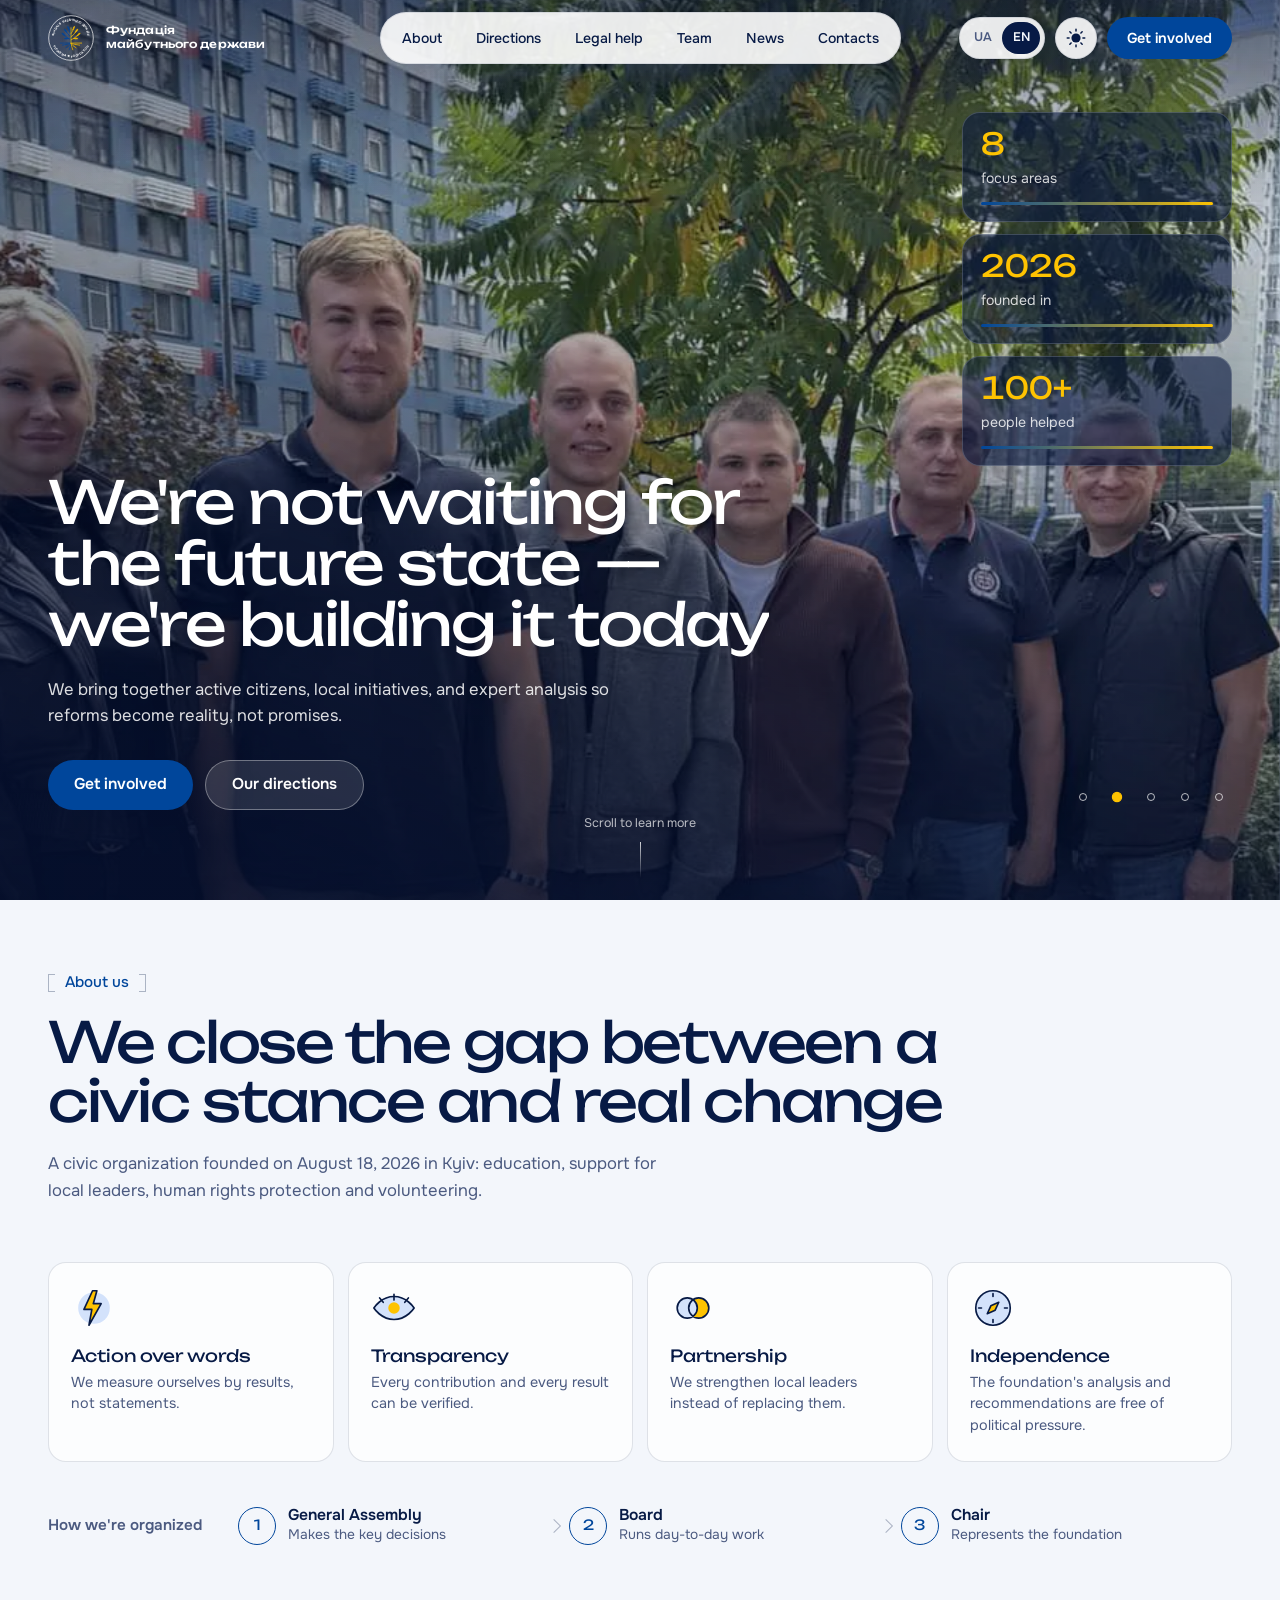
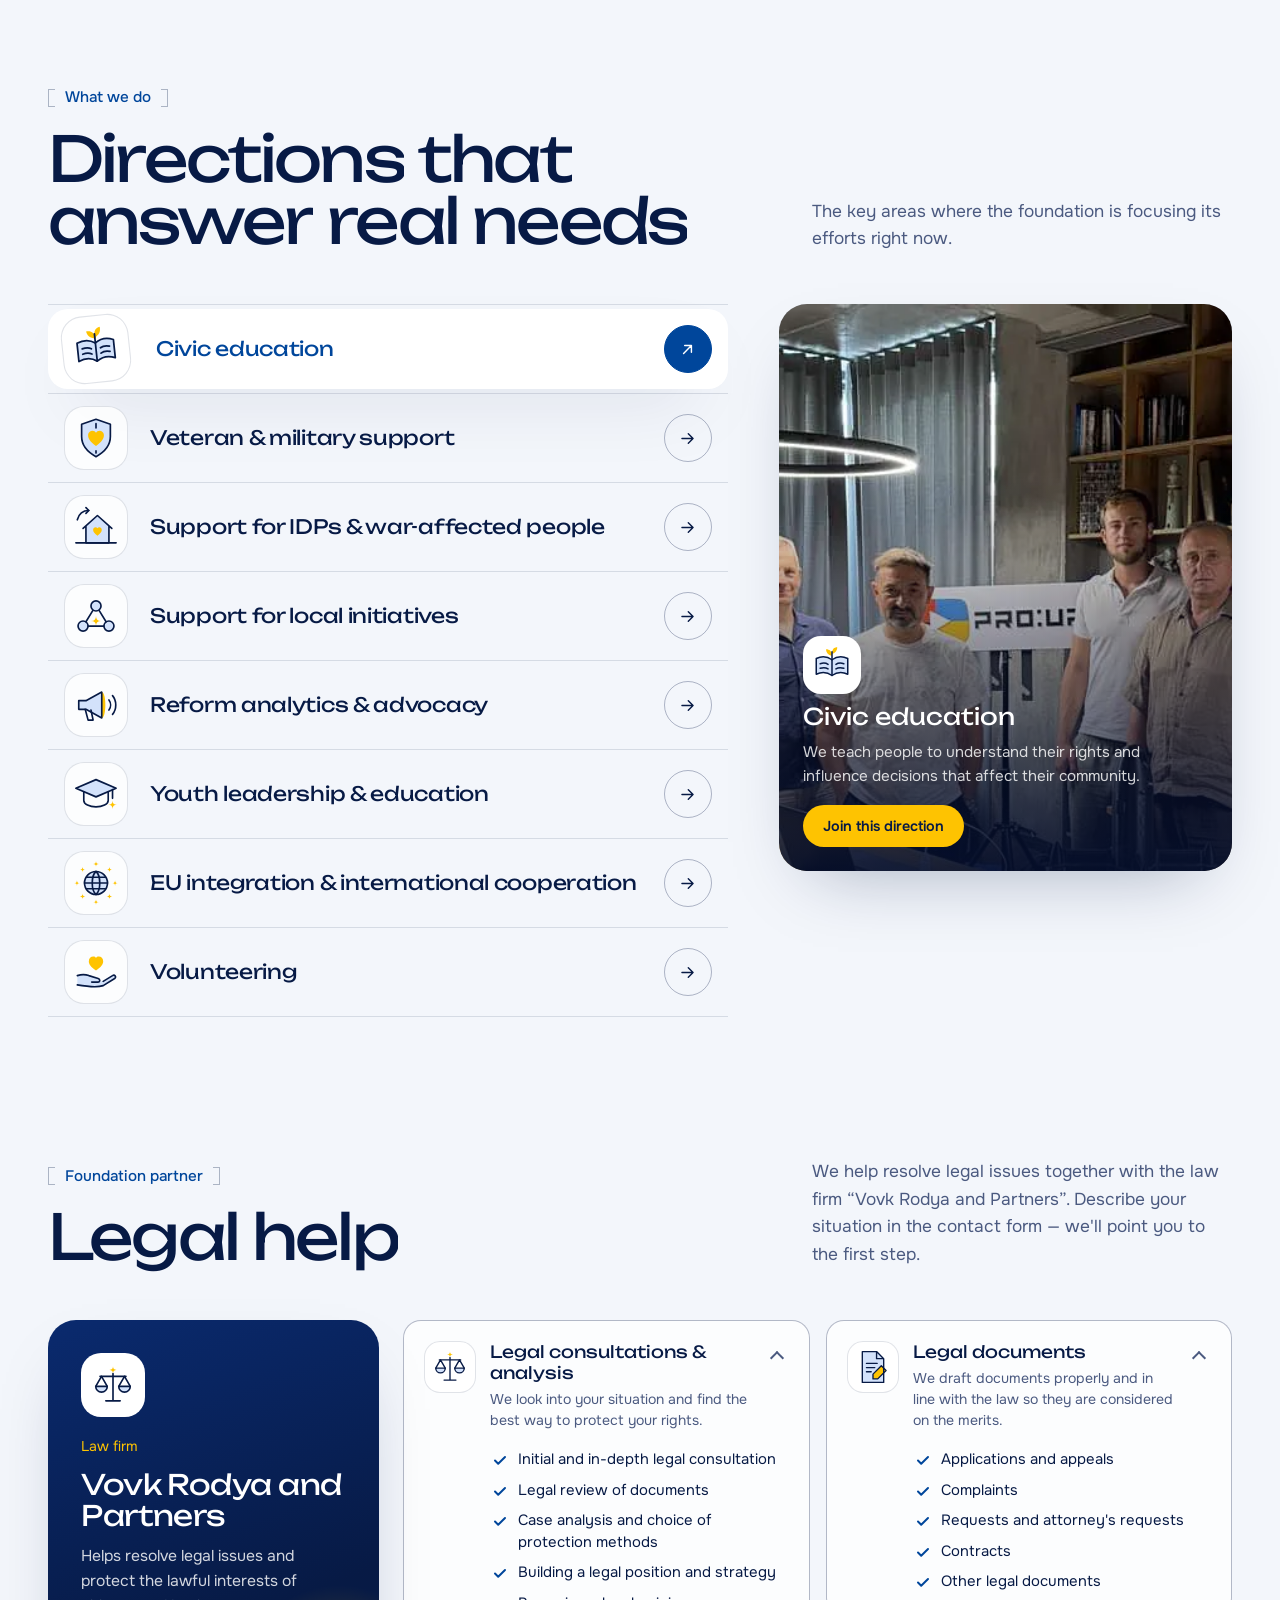
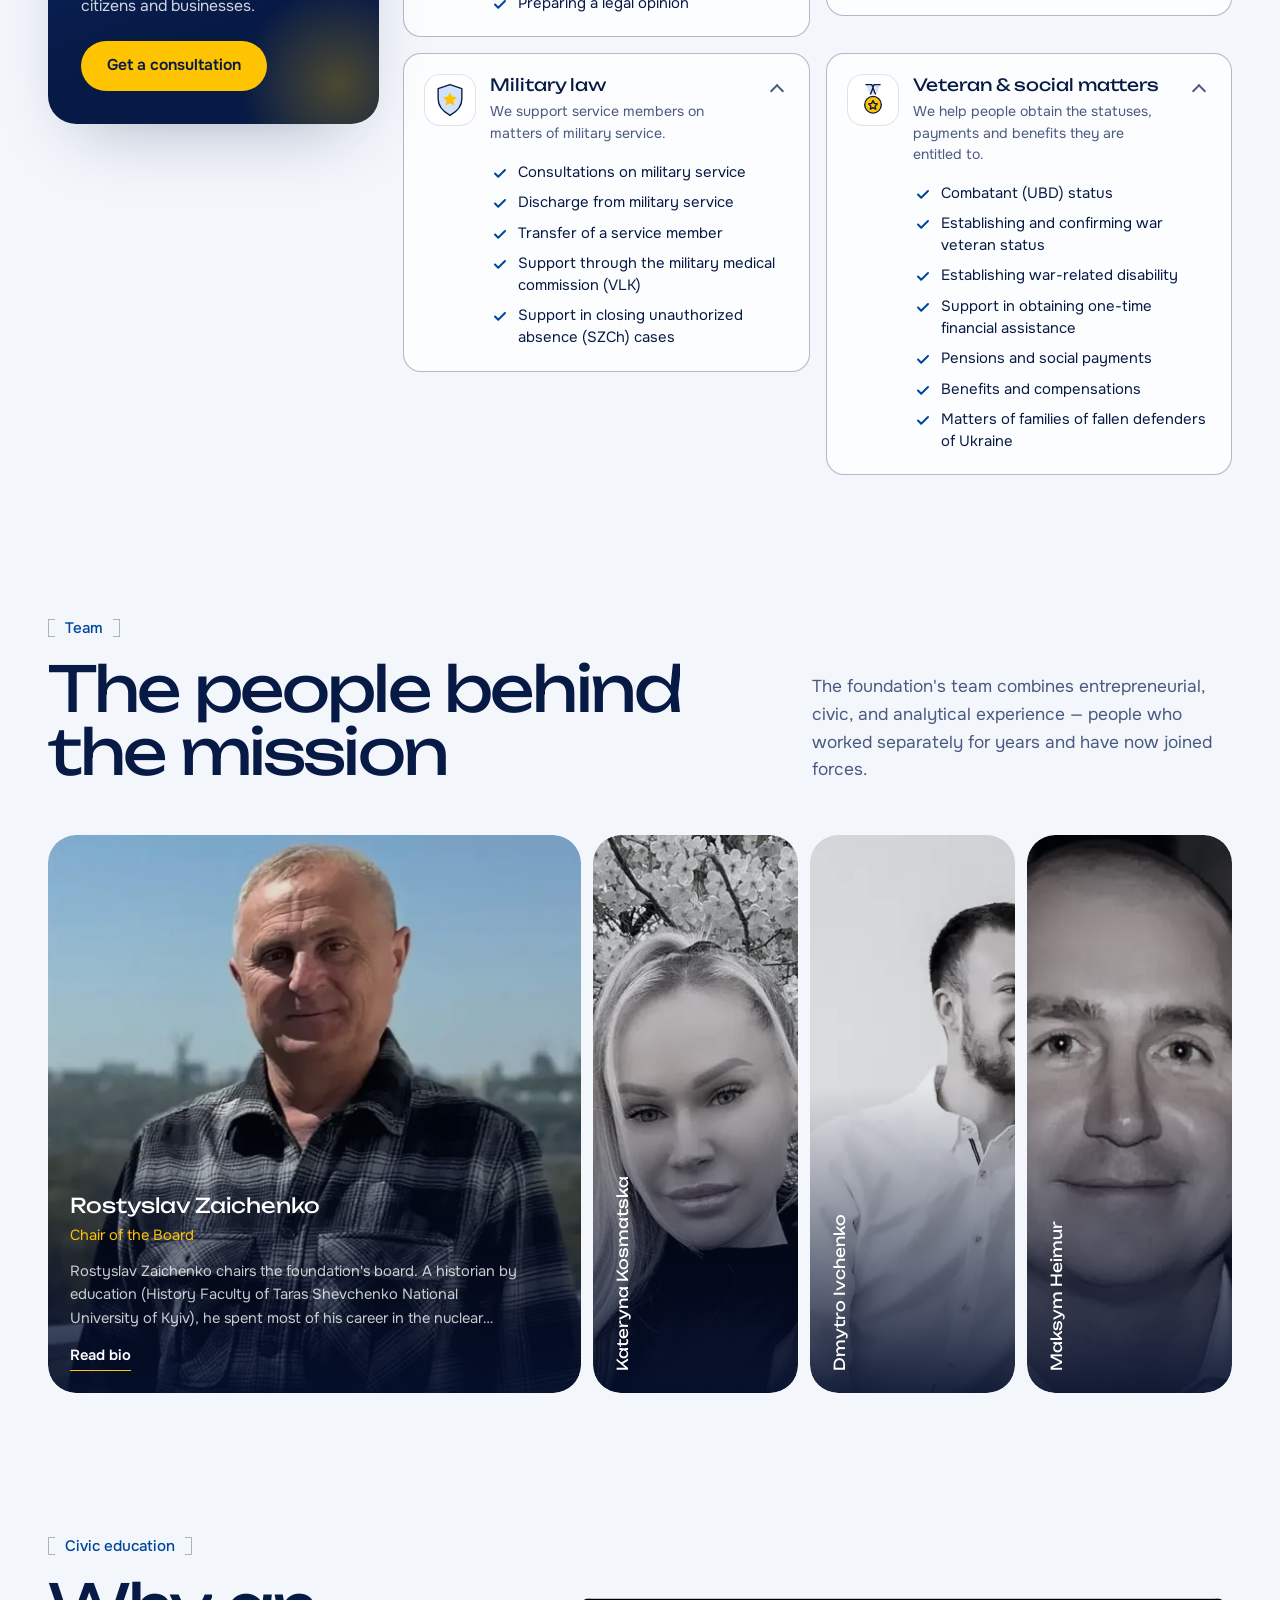
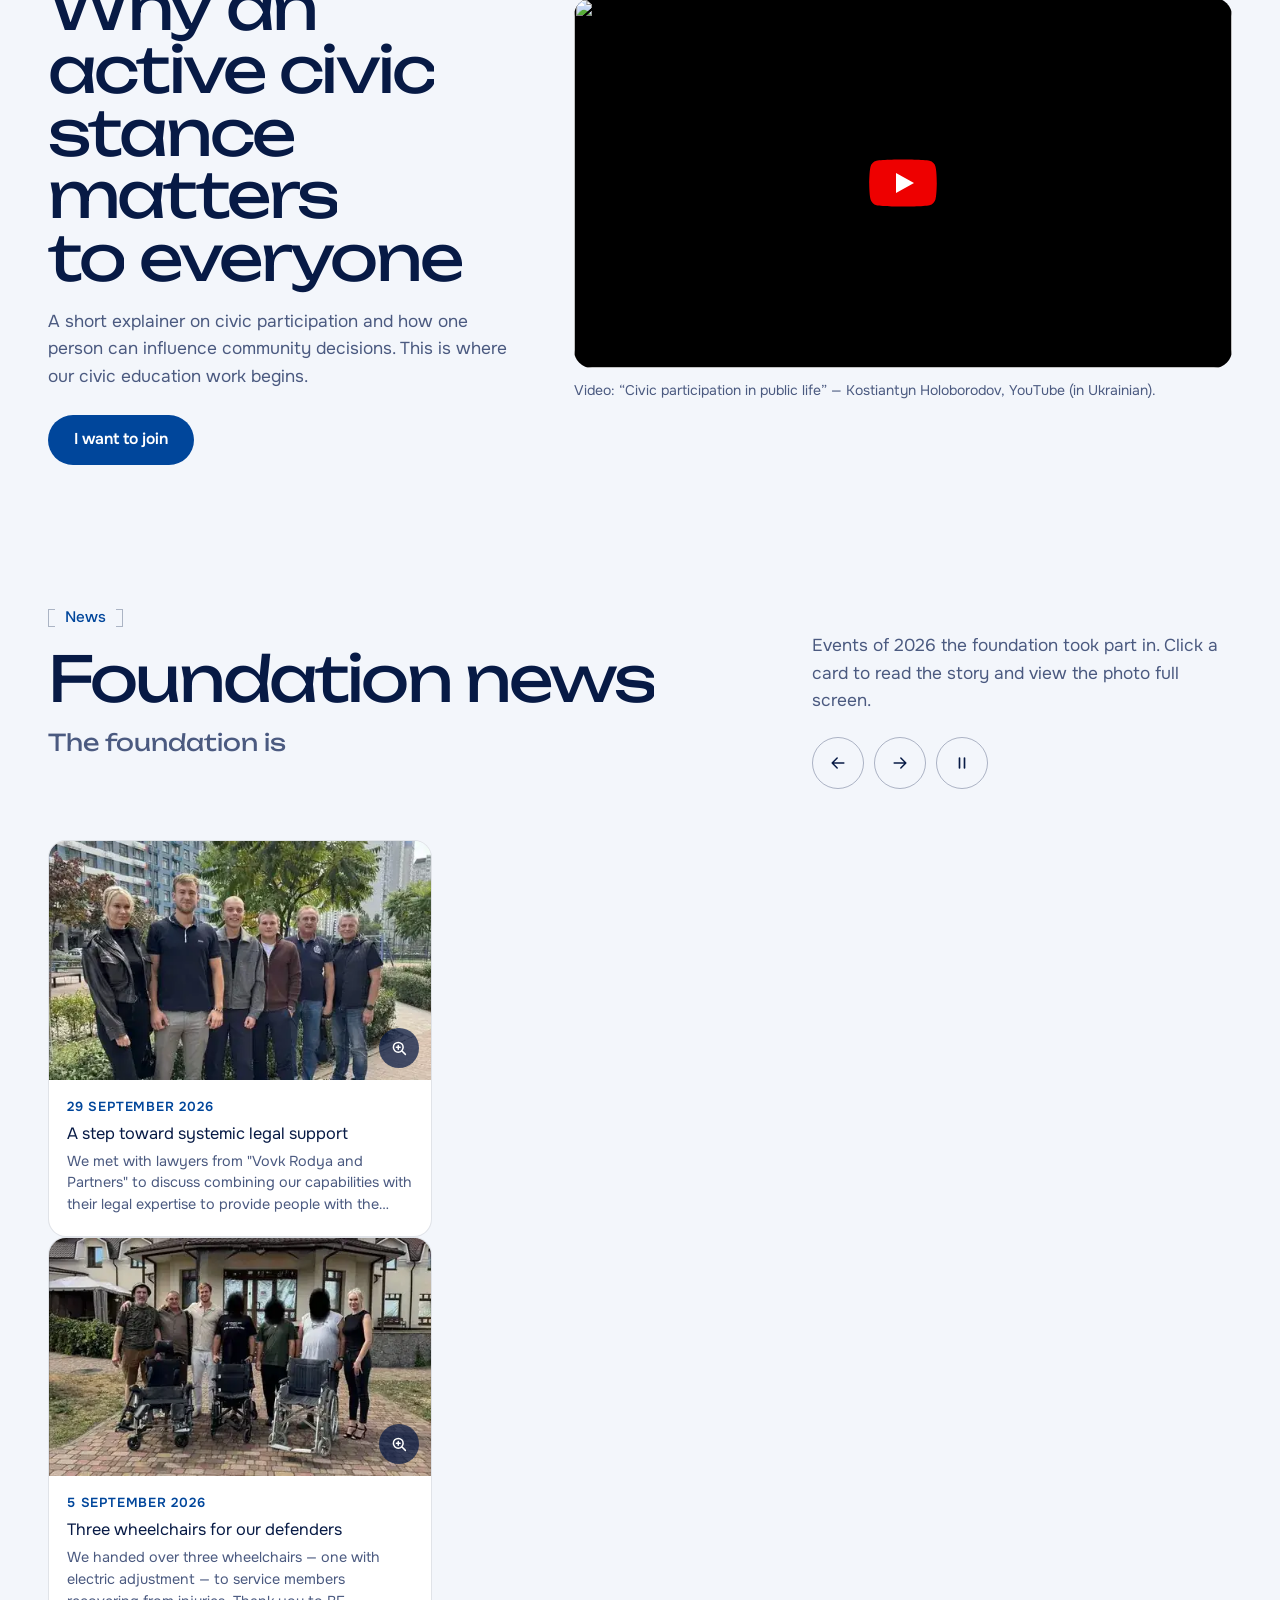
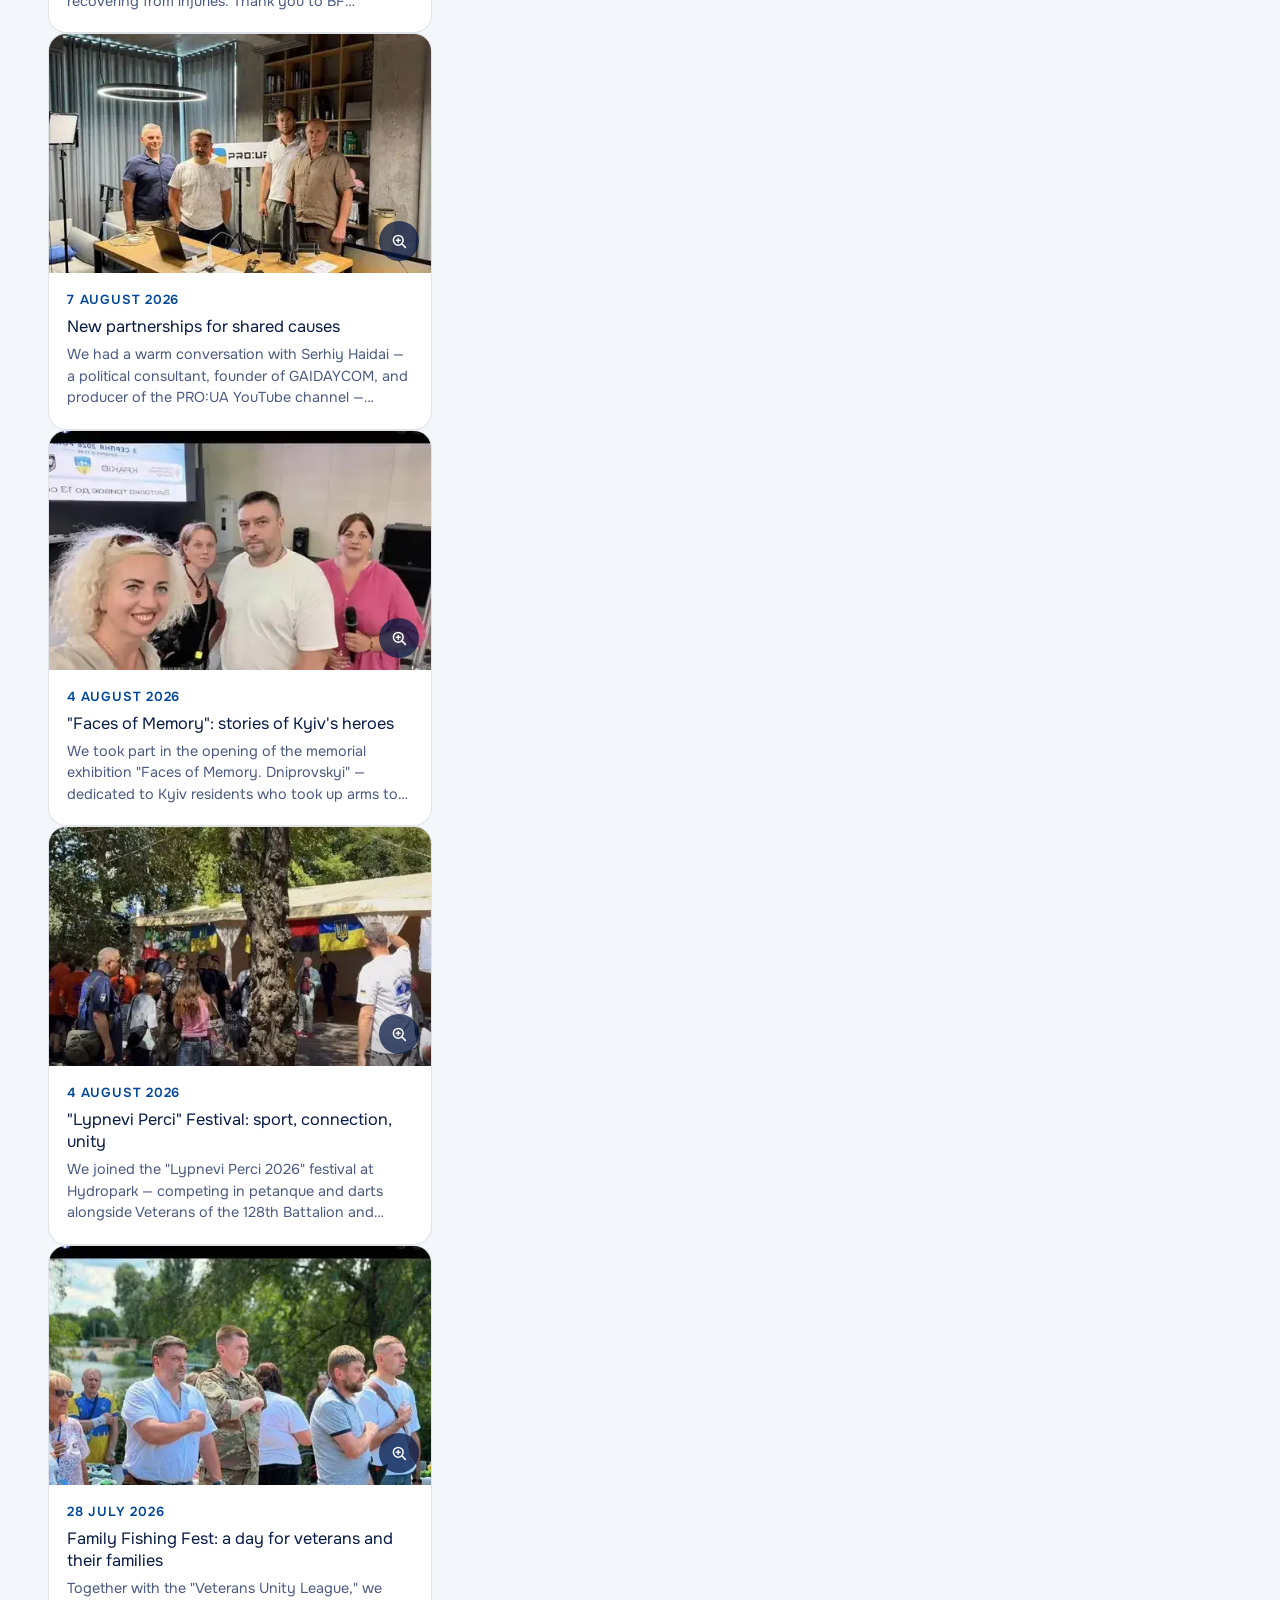
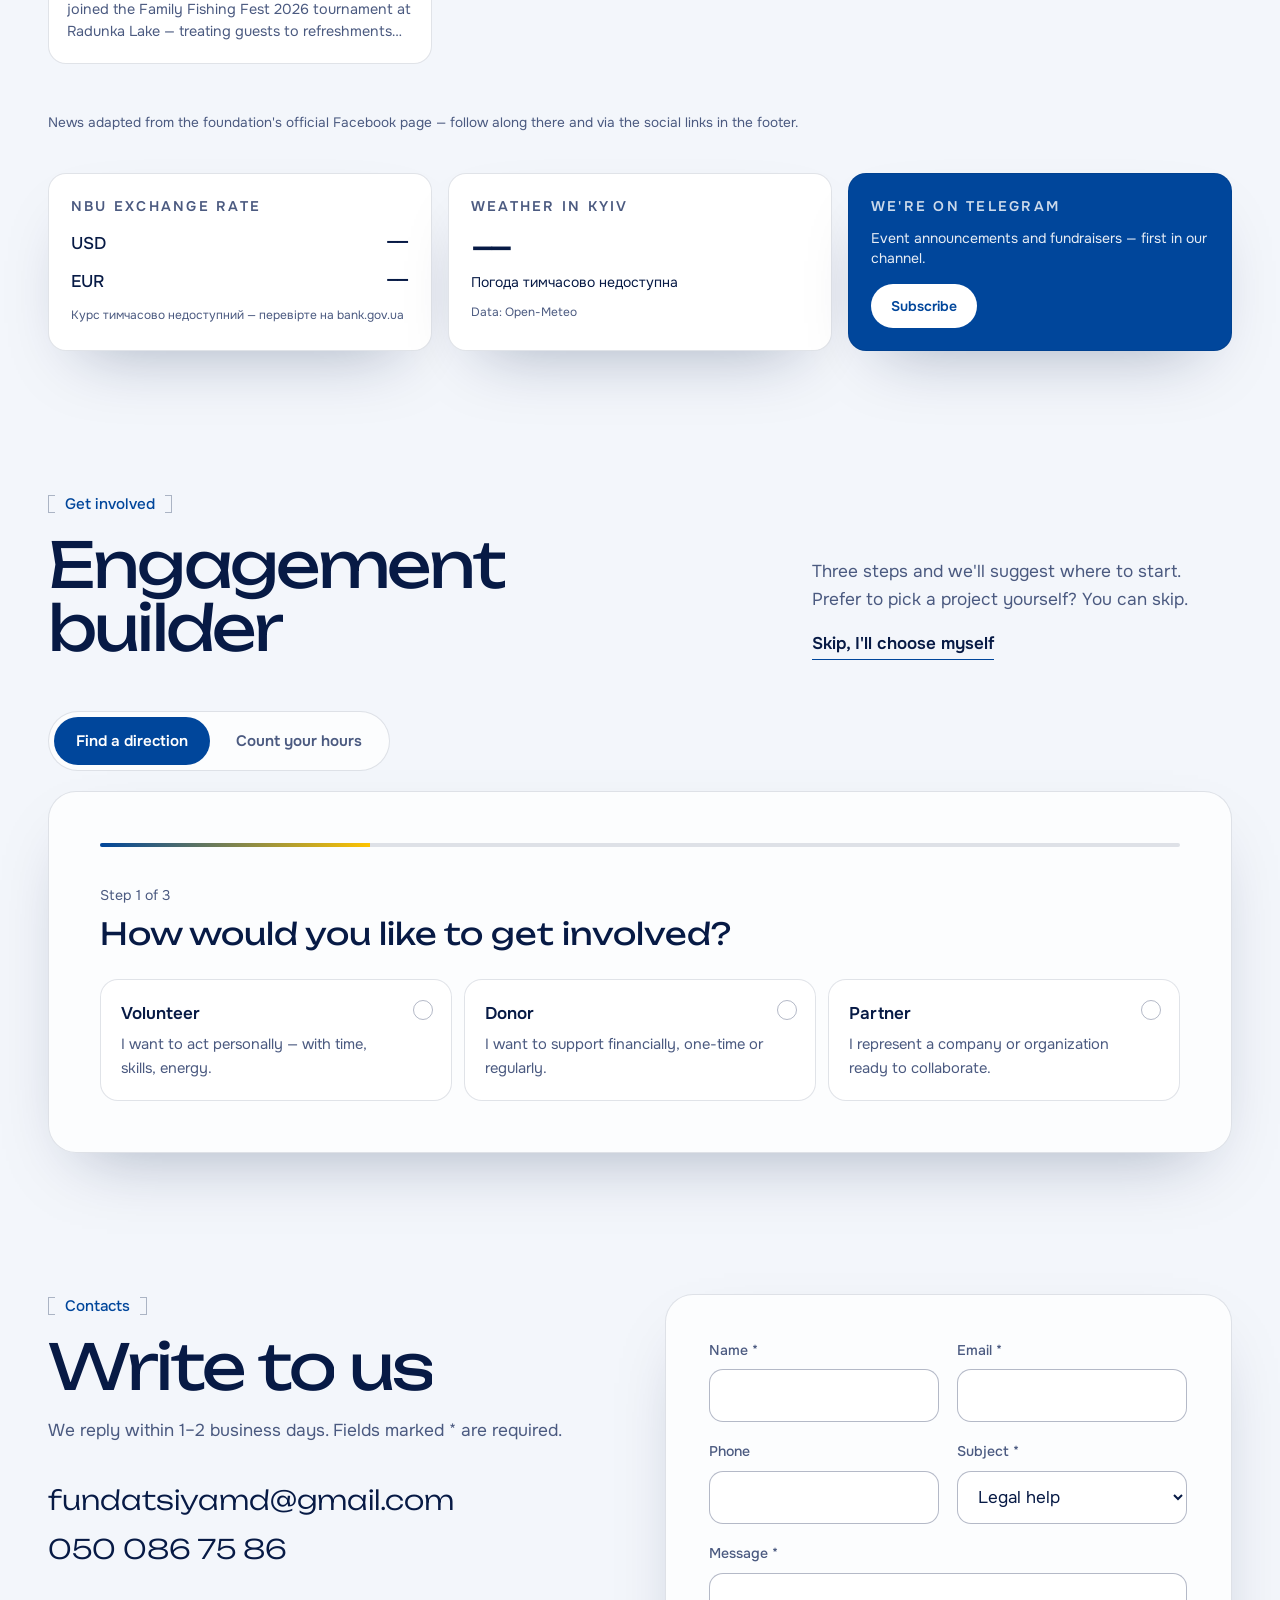
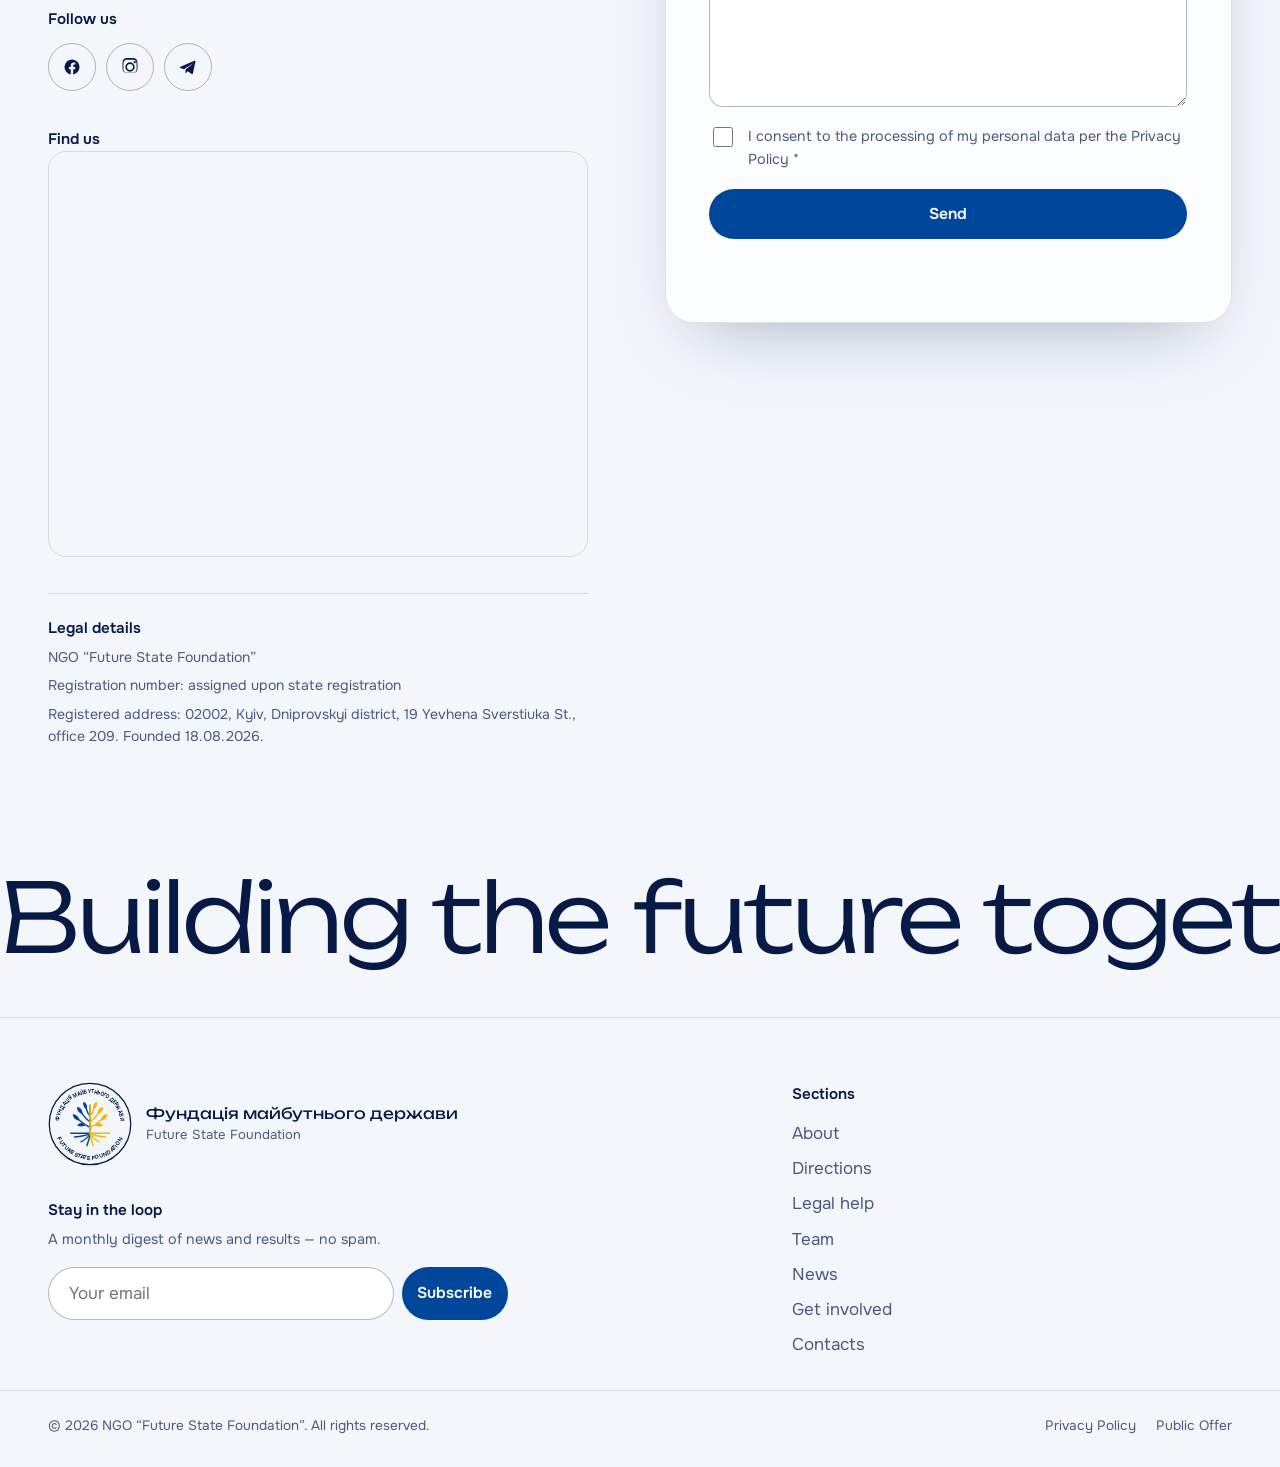
==== commit 5721785a: "feat(legal): блок «Правова допомога» з партнером «Вовк Родя та Партнери»; чіткіший Hero - Нова секці" ====
--- a/index.html
+++ b/index.html
@@ -133,6 +133,7 @@
     <span class="main-nav__pill" aria-hidden="true"></span>
     <a href="#about" data-i18n="nav.about">Про нас</a>
     <a href="#directions" data-i18n="nav.directions">Напрями</a>
+    <a href="#legal" data-i18n="nav.legal">Правова допомога</a>
     <a href="#team" data-i18n="nav.team">Команда</a>
     <a href="#gallery" data-i18n="nav.news">Новини</a>
     <a href="#contact" data-i18n="nav.contacts">Контакти</a>
@@ -163,6 +164,7 @@
   <nav class="mobile-nav__inner" aria-label="Мобільна навігація">
     <a href="#about" data-i18n="nav.about">Про нас</a>
     <a href="#directions" data-i18n="nav.directions">Напрями</a>
+    <a href="#legal" data-i18n="nav.legal">Правова допомога</a>
     <a href="#team" data-i18n="nav.team">Команда</a>
     <a href="#gallery" data-i18n="nav.news">Новини</a>
     <a href="#join" data-i18n="nav.cta">Долучитися</a>
@@ -192,7 +194,7 @@
                На смартфоні — версія 640×360 (463 КБ замість 1,3 МБ): атрибут media у <source>.
                Друге фото (7-team-yard) більше не вантажиться з fetchpriority="high" — воно з'являється
                лише через 5 с і конкурувало з постером відео (LCP); тепер — як решта слайдів, після load -->
-          <figure class="hero__slide is-active"><video loop muted playsinline preload="none" poster="assets/media/hero-poster.webp" width="1280" height="720" aria-hidden="true" data-hero-video><source src="assets/media/hero-loop-640.webm" type="video/webm" media="(max-width: 767px)" /><source src="assets/media/hero-loop-640.mp4" type="video/mp4" media="(max-width: 767px)" /><source src="assets/media/hero-loop.webm" type="video/webm" /><source src="assets/media/hero-loop.mp4" type="video/mp4" /></video></figure>
+          <figure class="hero__slide is-active"><video loop muted playsinline preload="none" poster="assets/media/hero-poster.webp" width="1280" height="720" aria-hidden="true" data-hero-video><source src="assets/media/hero-loop-mobile.webm" type="video/webm" media="(max-width: 767px)" /><source src="assets/media/hero-loop-mobile.mp4" type="video/mp4" media="(max-width: 767px)" /><source src="assets/media/hero-loop.webm" type="video/webm" /><source src="assets/media/hero-loop.mp4" type="video/mp4" /></video></figure>
           <figure class="hero__slide"><img src="[data-uri]" data-src="assets/img/hero/bg/7-team-yard.webp" data-srcset="assets/img/hero/bg/7-team-yard@480w.webp 480w, assets/img/hero/bg/7-team-yard@800w.webp 800w, assets/img/hero/bg/7-team-yard.webp 1200w" data-sizes="100vw" alt="" /></figure>
           <figure class="hero__slide"><img src="[data-uri]" data-src="assets/img/hero/bg/8-team-office.webp" data-srcset="assets/img/hero/bg/8-team-office@480w.webp 480w, assets/img/hero/bg/8-team-office@800w.webp 800w, assets/img/hero/bg/8-team-office.webp 1200w" data-sizes="100vw" alt="" /></figure>
           <figure class="hero__slide"><img src="[data-uri]" data-src="assets/img/hero/bg/2-wheelchairs.webp" data-srcset="assets/img/hero/bg/2-wheelchairs@480w.webp 480w, assets/img/hero/bg/2-wheelchairs@800w.webp 800w, assets/img/hero/bg/2-wheelchairs.webp 952w" data-sizes="100vw" alt="" /></figure>
@@ -258,6 +260,31 @@
             </div>
           </div>
         </aside>
+      </div>
+    </div>
+  </section>
+
+  <!-- ============ ПРАВОВА ДОПОМОГА: партнер «Вовк Родя та Партнери» ============
+       Тексти й перелік послуг — i18n.js → legal (без цін); картки рендерить app.js → renderLegal -->
+  <section id="legal" class="section legal" aria-labelledby="legal-title">
+    <div class="container">
+      <div class="head-split reveal">
+        <div>
+          <p class="section-tag"><span data-i18n="legal.eyebrow">Партнер фундації</span></p>
+          <h2 id="legal-title" class="section-title" data-i18n="legal.title">Правова допомога</h2>
+        </div>
+        <p class="section-subtitle" data-i18n="legal.lead"></p>
+      </div>
+
+      <div class="legal-grid">
+        <aside class="legal-partner reveal" aria-labelledby="legal-partner-name">
+          <span class="legal-partner__icon" data-legal-icon></span>
+          <p class="legal-partner__kind" data-i18n="legal.partnerKind">Юридична компанія</p>
+          <h3 class="legal-partner__name" id="legal-partner-name" data-i18n="legal.partnerName">Вовк Родя та Партнери</h3>
+          <p class="legal-partner__text" data-i18n="legal.partnerText"></p>
+          <a href="#contact" class="btn btn-primary legal-partner__cta" data-legal-cta data-magnetic data-i18n="legal.cta">Отримати консультацію</a>
+        </aside>
+        <div class="legal-services" id="legal-groups"></div>
       </div>
     </div>
   </section>
--- a/assets/css/style.css
+++ b/assets/css/style.css
@@ -1009,10 +1009,11 @@
   overflow: hidden;
   background: var(--bg-3);
 }
-/* Запас зверху — фото під час скролу їде вниз (паралакс) */
+/* Невеликий запас зверху — фото під час скролу їде вниз (паралакс).
+   Чим менший запас, тим менше браузер збільшує фото — тим воно чіткіше */
 .hero__media {
   position: absolute;
-  inset: -14% 0 0 0;
+  inset: -6% 0 0 0;
   will-change: transform;
 }
 .hero__slide {
@@ -1063,7 +1064,7 @@
 }
 @keyframes hero-zoom {
   from {
-    scale: 1.22;
+    scale: 1.08;
     filter: saturate(0.3) brightness(1.15);
   }
 }
@@ -1629,6 +1630,185 @@
 }
 
 /* ==========================================================================
+   ПРАВОВА ДОПОМОГА — партнер «Вовк Родя та Партнери»
+   ========================================================================== */
+.legal-grid {
+  display: grid;
+  grid-template-columns: minmax(0, 0.8fr) minmax(0, 2fr);
+  gap: clamp(16px, 2vw, 24px);
+  align-items: start;
+}
+/* Картка партнера — темно-синя, закріплюється поруч із послугами */
+.legal-partner {
+  position: sticky;
+  top: calc(var(--header-h) + 20px);
+  display: grid;
+  gap: 12px;
+  justify-items: start;
+  padding: clamp(24px, 2.6vw, 34px);
+  border-radius: var(--radius-l);
+  background: linear-gradient(160deg, #0a2a6e 0%, #071a45 70%);
+  color: #fff;
+  box-shadow: var(--shadow);
+  overflow: hidden;
+  isolation: isolate;
+}
+.legal-partner::after {
+  content: "";
+  position: absolute;
+  right: -60px;
+  bottom: -60px;
+  z-index: -1;
+  width: 200px;
+  height: 200px;
+  border-radius: 50%;
+  background: radial-gradient(circle, rgba(254, 195, 1, 0.28), transparent 70%);
+}
+.legal-partner__icon {
+  display: grid;
+  place-items: center;
+  width: 64px;
+  height: 64px;
+  margin-bottom: 6px;
+  border-radius: 20px;
+  background: #fff;
+  --ic-b: #d3e2fb;
+  --ic-a: #fec301;
+  --ic-l: #071a45;
+}
+.legal-partner__icon .ic {
+  width: 46px;
+  height: 46px;
+}
+.legal-partner__kind {
+  font-size: 0.88rem;
+  color: var(--brand-yellow);
+}
+.legal-partner__name {
+  font-family: var(--font-display);
+  font-weight: 400;
+  font-size: clamp(1.4rem, 2.2vw, 1.9rem);
+  line-height: 1.1;
+  letter-spacing: -0.02em;
+}
+.legal-partner__text {
+  color: rgba(255, 255, 255, 0.82);
+  font-size: 0.98rem;
+}
+.legal-partner__cta {
+  margin-top: 10px;
+  background: var(--brand-yellow);
+  color: #071a45;
+}
+.legal-partner__cta::before {
+  background: #fff;
+}
+.legal-partner__cta:hover {
+  color: #071a45;
+}
+
+.legal-services {
+  display: grid;
+  grid-template-columns: repeat(2, minmax(0, 1fr));
+  gap: clamp(12px, 1.4vw, 16px);
+  align-items: start;
+}
+.legal-card {
+  border-radius: var(--radius-m);
+  background: var(--surface);
+  border: 1px solid var(--line);
+  transition: box-shadow 0.4s, border-color 0.3s;
+}
+.legal-card:hover {
+  box-shadow: var(--shadow);
+}
+.legal-card[open] {
+  border-color: var(--line-strong);
+}
+.legal-card__head {
+  display: grid;
+  grid-template-columns: 52px minmax(0, 1fr) 24px;
+  gap: 14px;
+  align-items: start;
+  padding: 20px 20px 14px;
+  cursor: pointer;
+  list-style: none;
+}
+.legal-card__head::-webkit-details-marker {
+  display: none;
+}
+.legal-card__head:focus-visible {
+  outline: 2px solid var(--accent);
+  outline-offset: -2px;
+  border-radius: var(--radius-m);
+}
+.legal-card__icon {
+  display: grid;
+  place-items: center;
+  width: 52px;
+  height: 52px;
+  border-radius: 16px;
+  background: var(--surface-strong);
+  border: 1px solid var(--line);
+}
+.legal-card__icon .ic {
+  width: 38px;
+  height: 38px;
+}
+.legal-card__titles {
+  display: grid;
+  gap: 6px;
+}
+.legal-card__title {
+  font-family: var(--font-display);
+  font-weight: 400;
+  font-size: 1.05rem;
+  line-height: 1.25;
+  color: var(--ink);
+}
+.legal-card__text {
+  font-size: 0.88rem;
+  line-height: 1.5;
+  color: var(--muted);
+}
+/* Шеврон: ⌄ → ⌃ */
+.legal-card__chevron {
+  width: 10px;
+  height: 10px;
+  margin: 8px auto 0;
+  border-right: 2px solid var(--muted);
+  border-bottom: 2px solid var(--muted);
+  transform: rotate(45deg);
+  transition: transform 0.35s var(--ease-out);
+}
+.legal-card[open] .legal-card__chevron {
+  transform: translateY(4px) rotate(-135deg);
+}
+.legal-card__list {
+  display: grid;
+  gap: 9px;
+  margin: 0;
+  padding: 4px 20px 22px 86px;
+}
+.legal-card__list li {
+  display: grid;
+  grid-template-columns: 20px minmax(0, 1fr);
+  gap: 8px;
+  font-size: 0.93rem;
+  line-height: 1.45;
+  color: var(--ink);
+}
+.legal-card__list svg {
+  width: 20px;
+  height: 20px;
+  margin-top: 1px;
+  color: var(--accent);
+}
+.legal-card[open] .legal-card__list {
+  animation: step-in 0.45s var(--ease-out);
+}
+
+/* ==========================================================================
    TEAM — смуга карток, що розширюються
    ========================================================================== */
 
@@ -2475,6 +2655,13 @@
    Responsive
    ========================================================================== */
 @media (max-width: 1100px) {
+  .legal-grid {
+    grid-template-columns: 1fr;
+  }
+  .legal-partner {
+    position: relative;
+    top: auto;
+  }
   .main-nav {
     display: none;
   }
@@ -2582,6 +2769,33 @@
   .head-split {
     grid-template-columns: 1fr;
     gap: 16px;
+  }
+
+  /* Правова допомога: картка партнера зверху, послуги — акордеоном */
+  .legal-grid,
+  .legal-services {
+    grid-template-columns: 1fr;
+  }
+  .legal-partner {
+    position: relative;
+    top: auto;
+  }
+  .legal-card__head {
+    grid-template-columns: 44px minmax(0, 1fr) 20px;
+    gap: 12px;
+    padding: 16px 16px 12px;
+  }
+  .legal-card__icon {
+    width: 44px;
+    height: 44px;
+    border-radius: 14px;
+  }
+  .legal-card__icon .ic {
+    width: 32px;
+    height: 32px;
+  }
+  .legal-card__list {
+    padding: 2px 16px 18px 16px;
   }
 
   /* Напрями на телефоні: компактні рядки «іконка — назва й опис — стрілка»
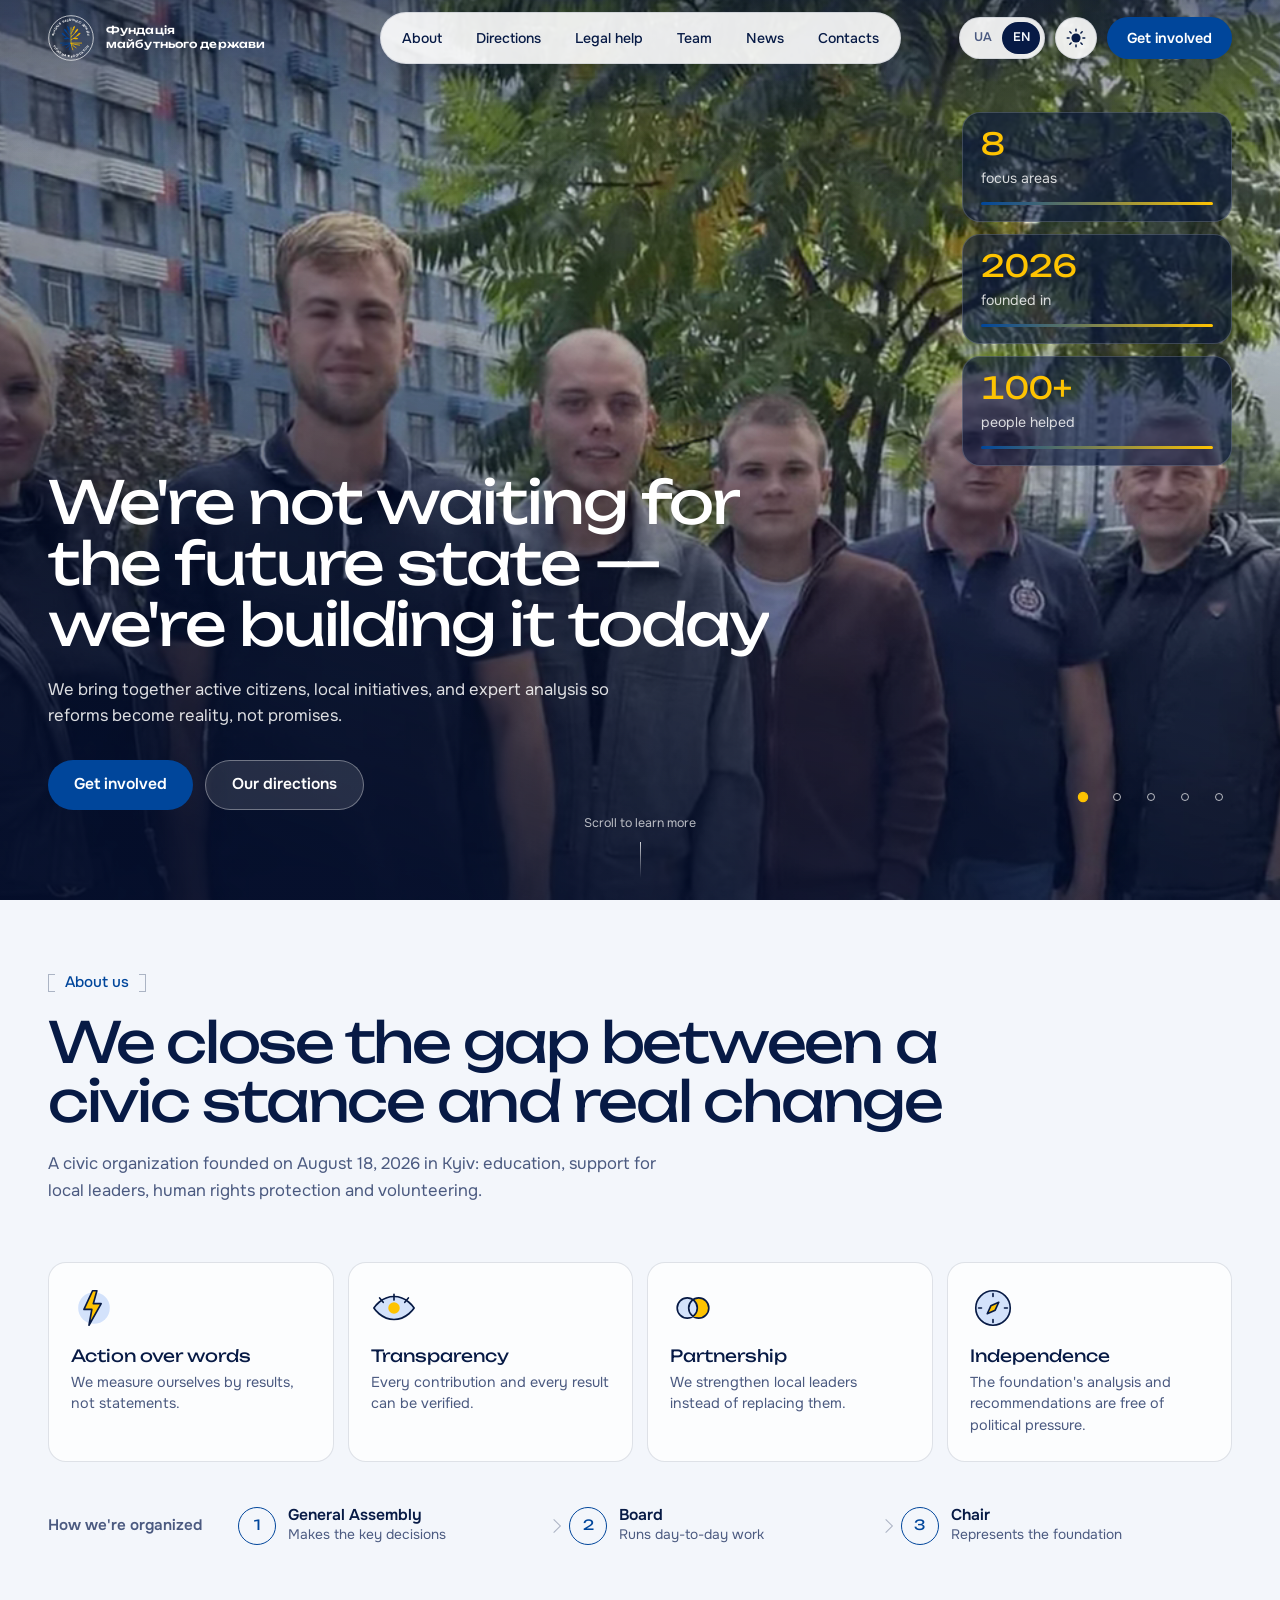
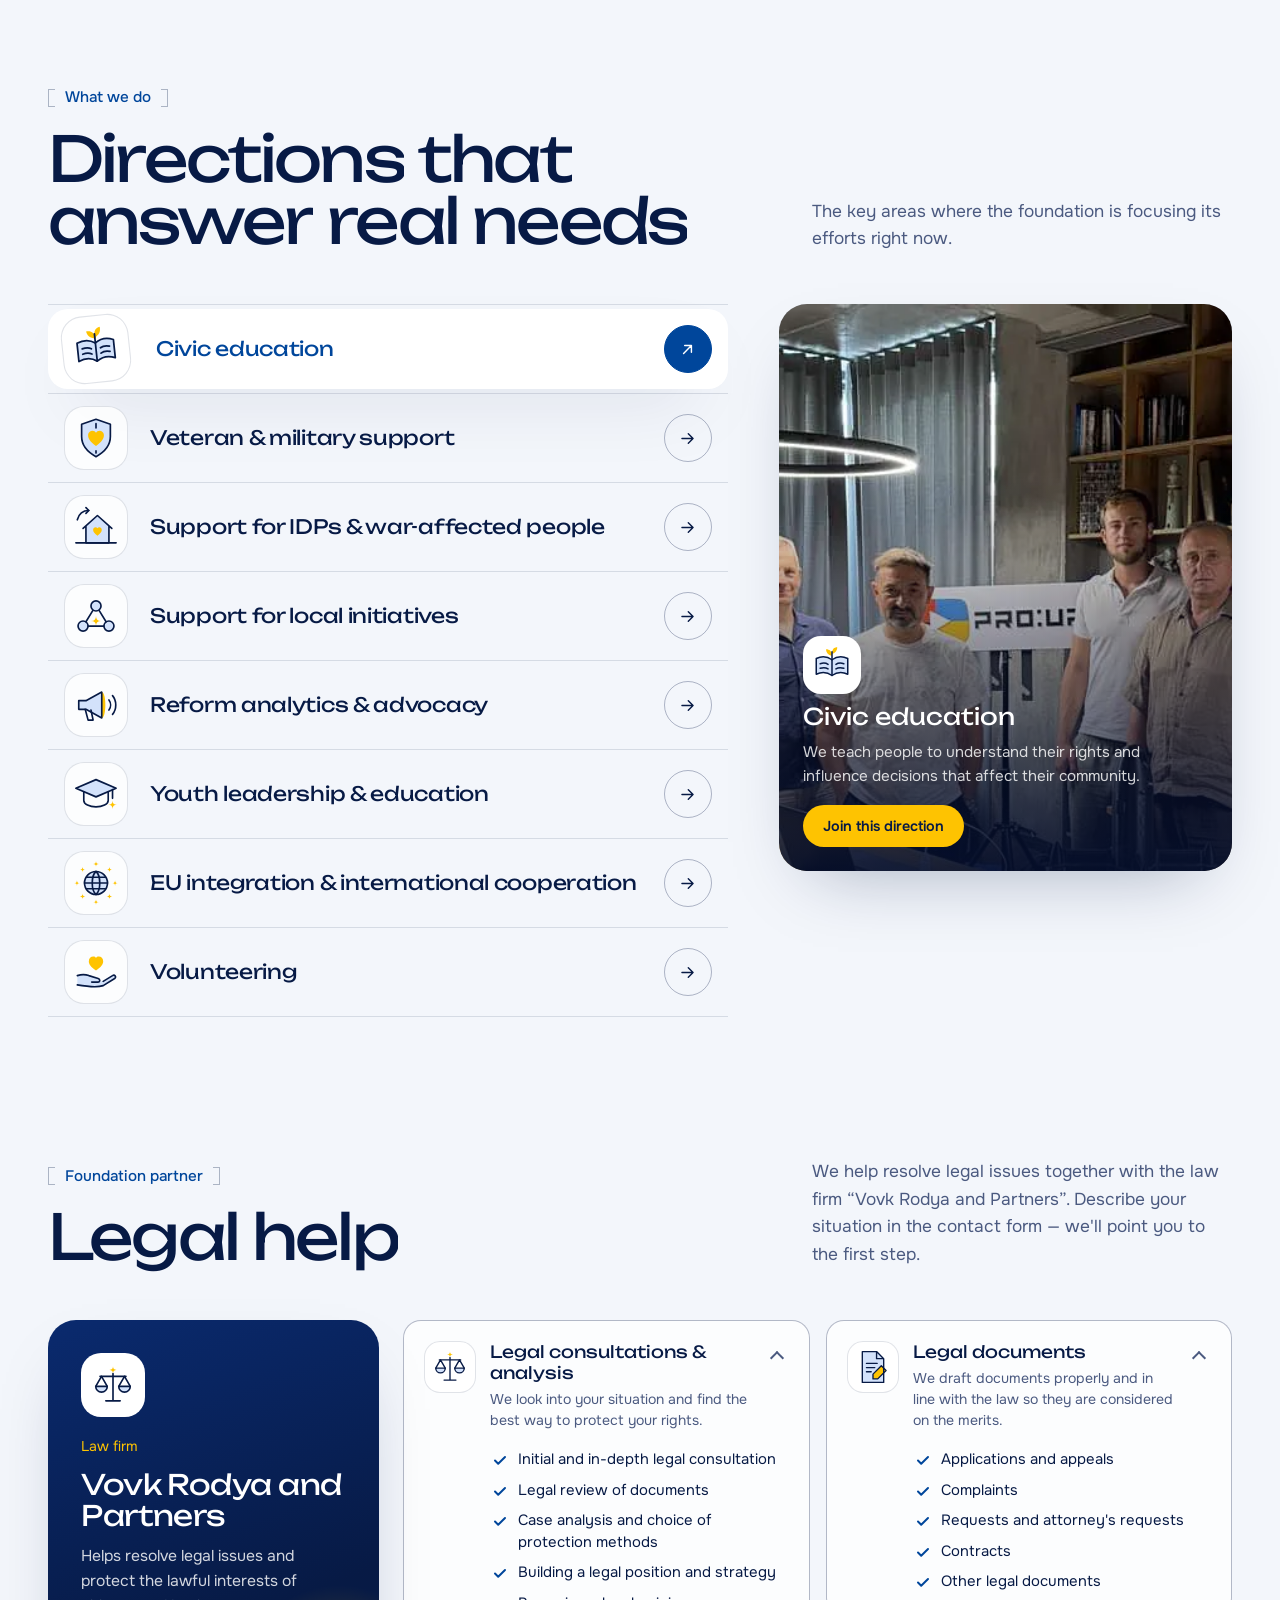
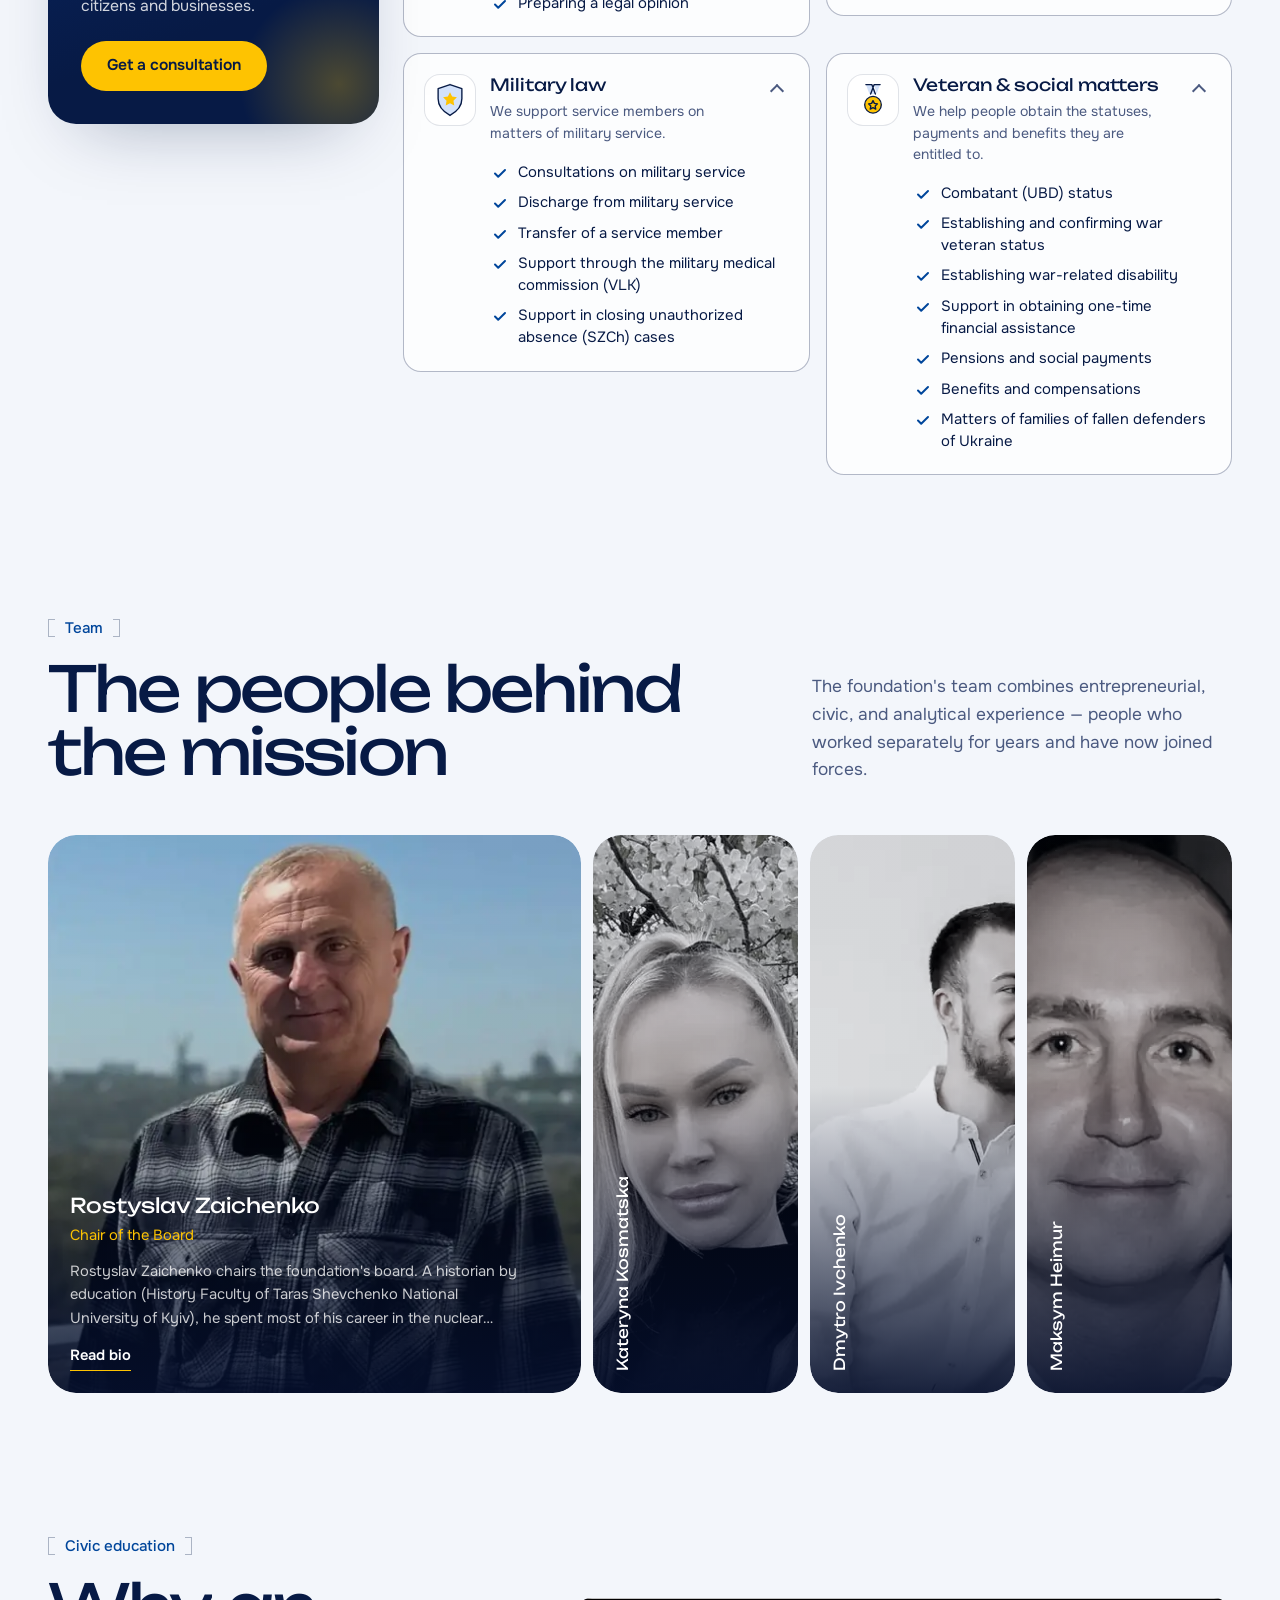
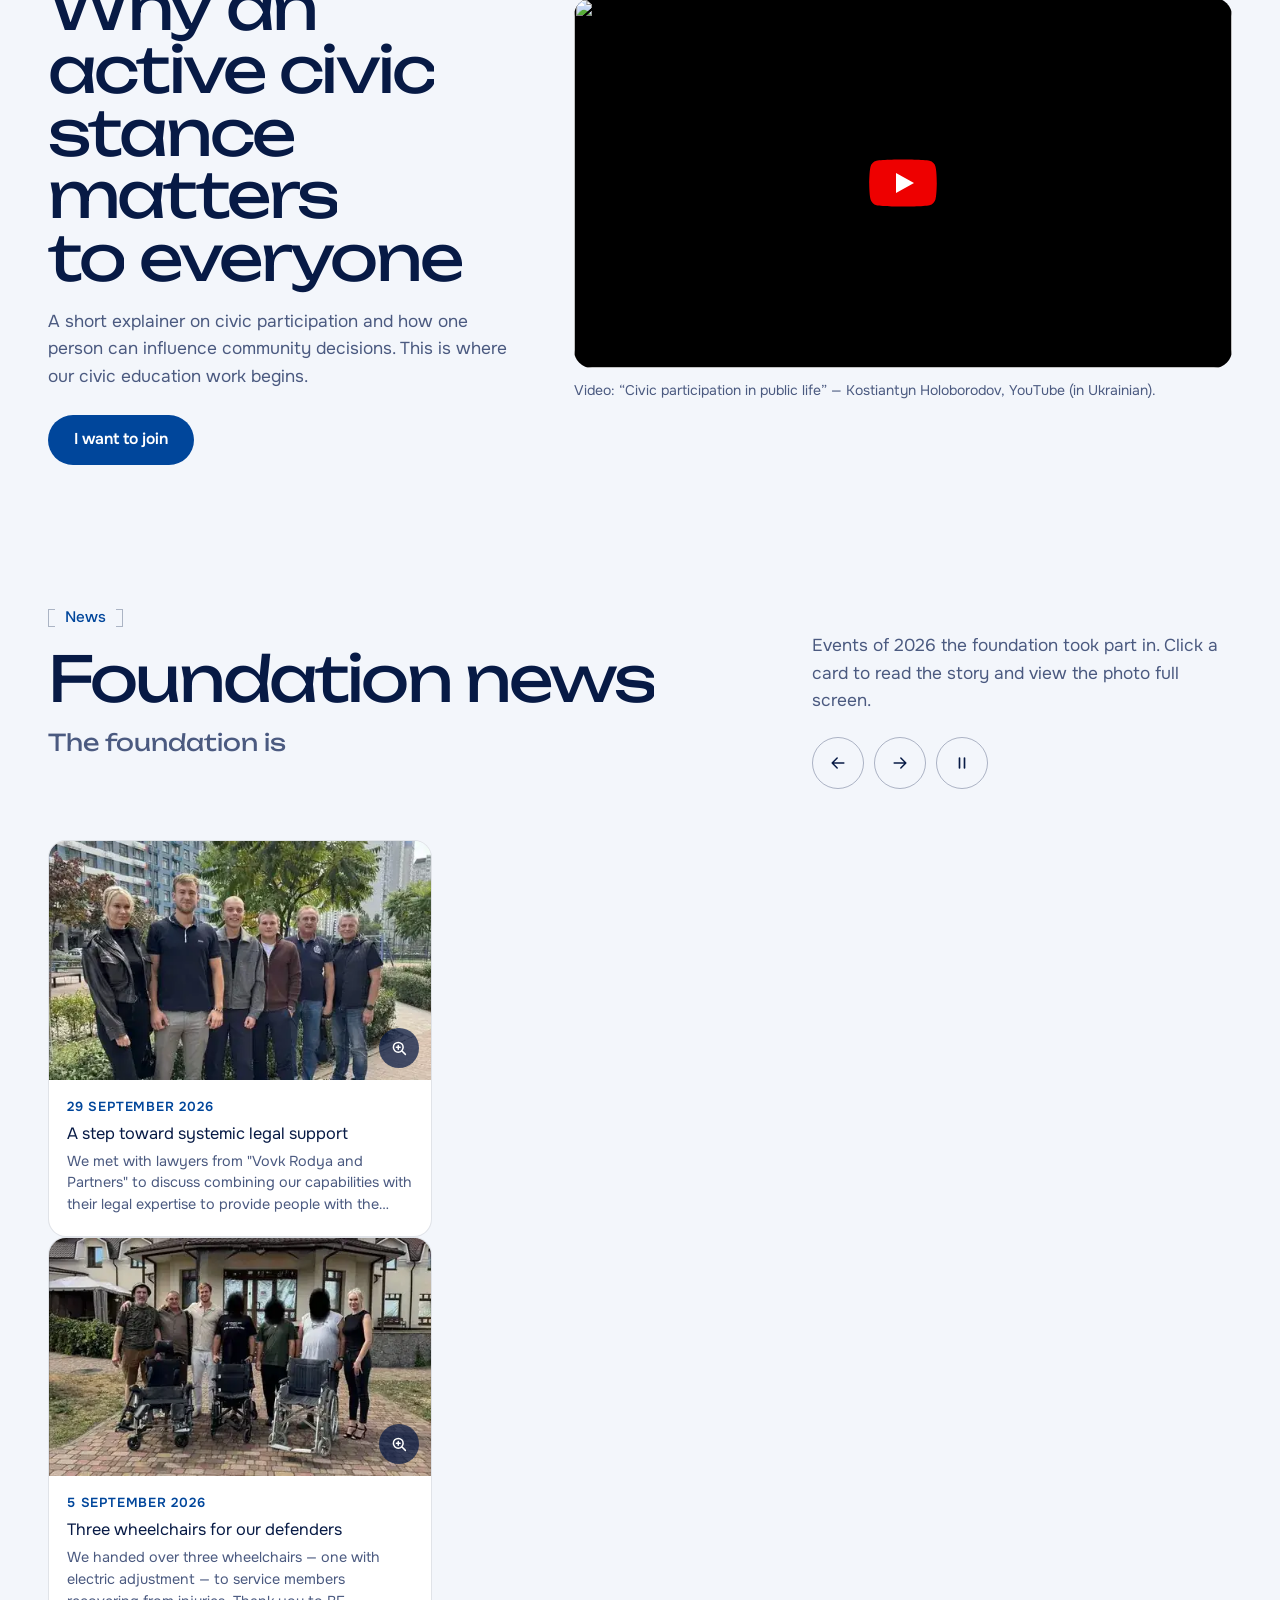
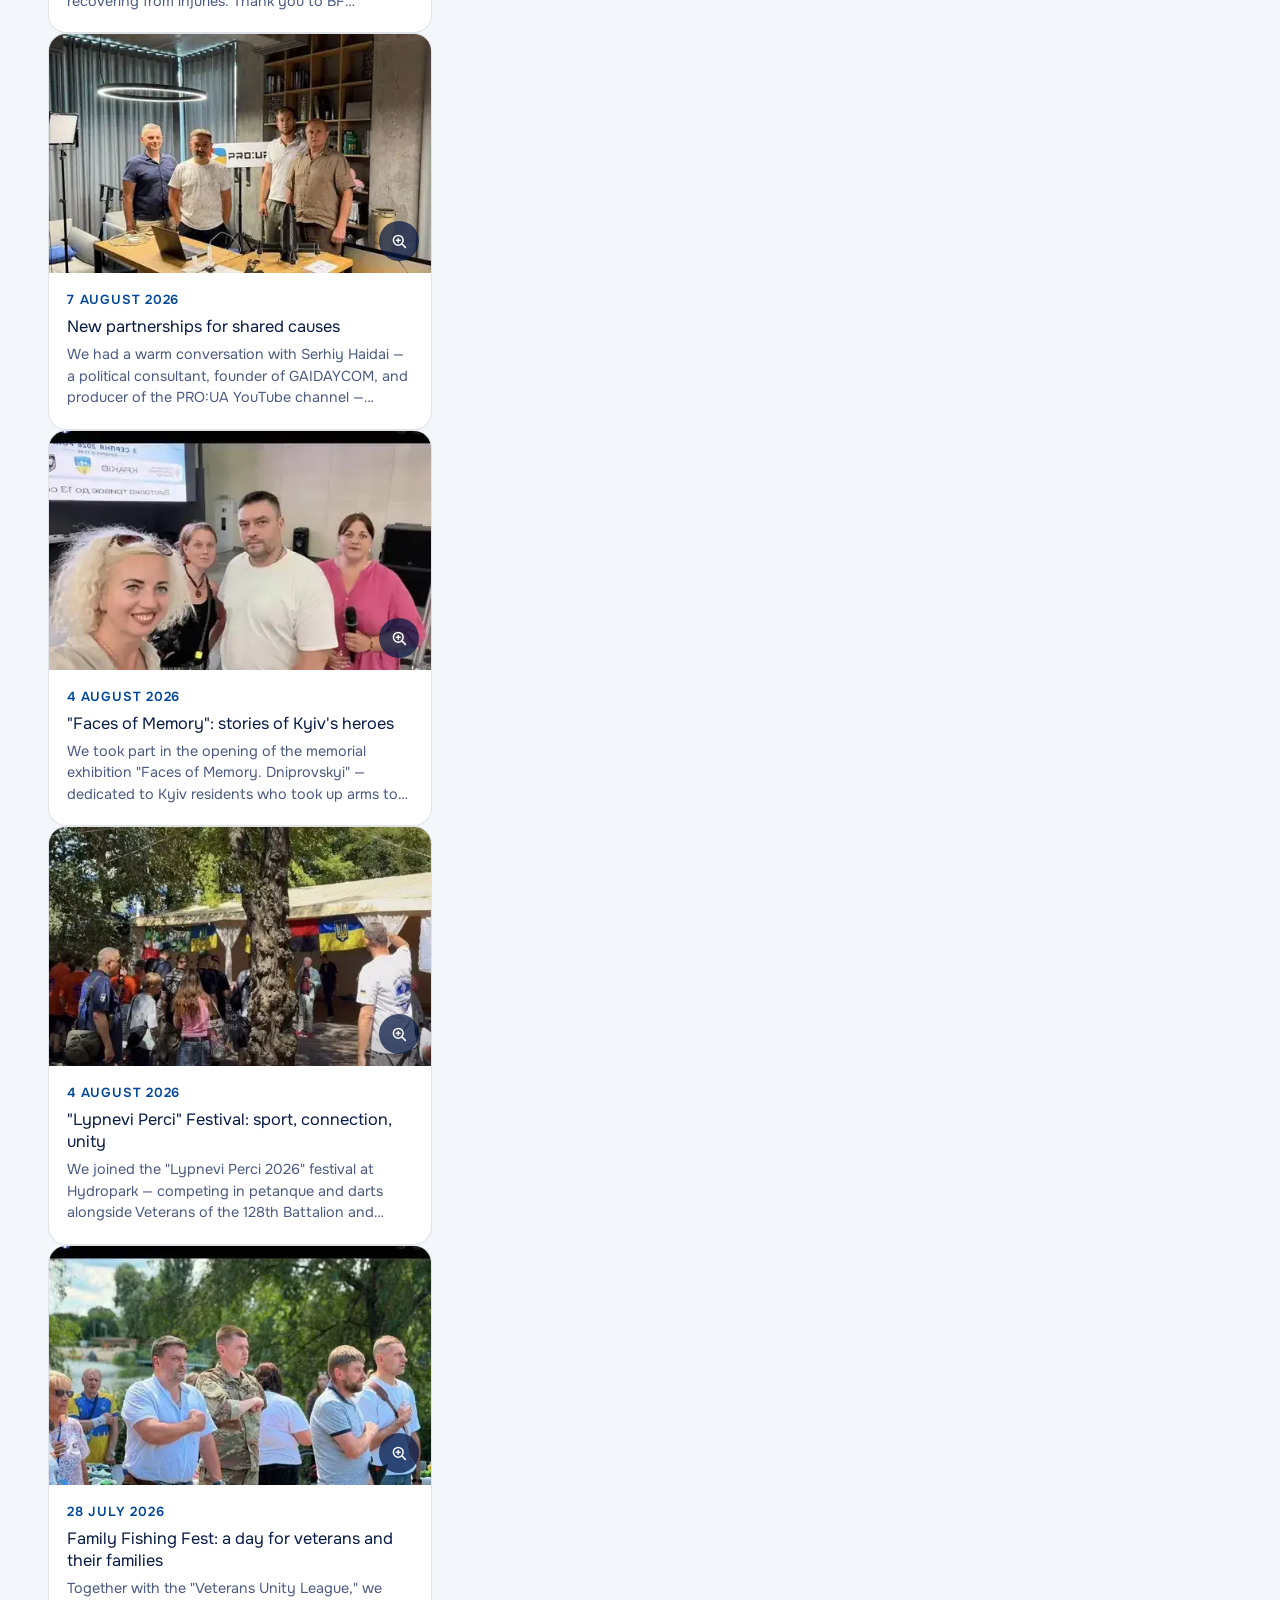
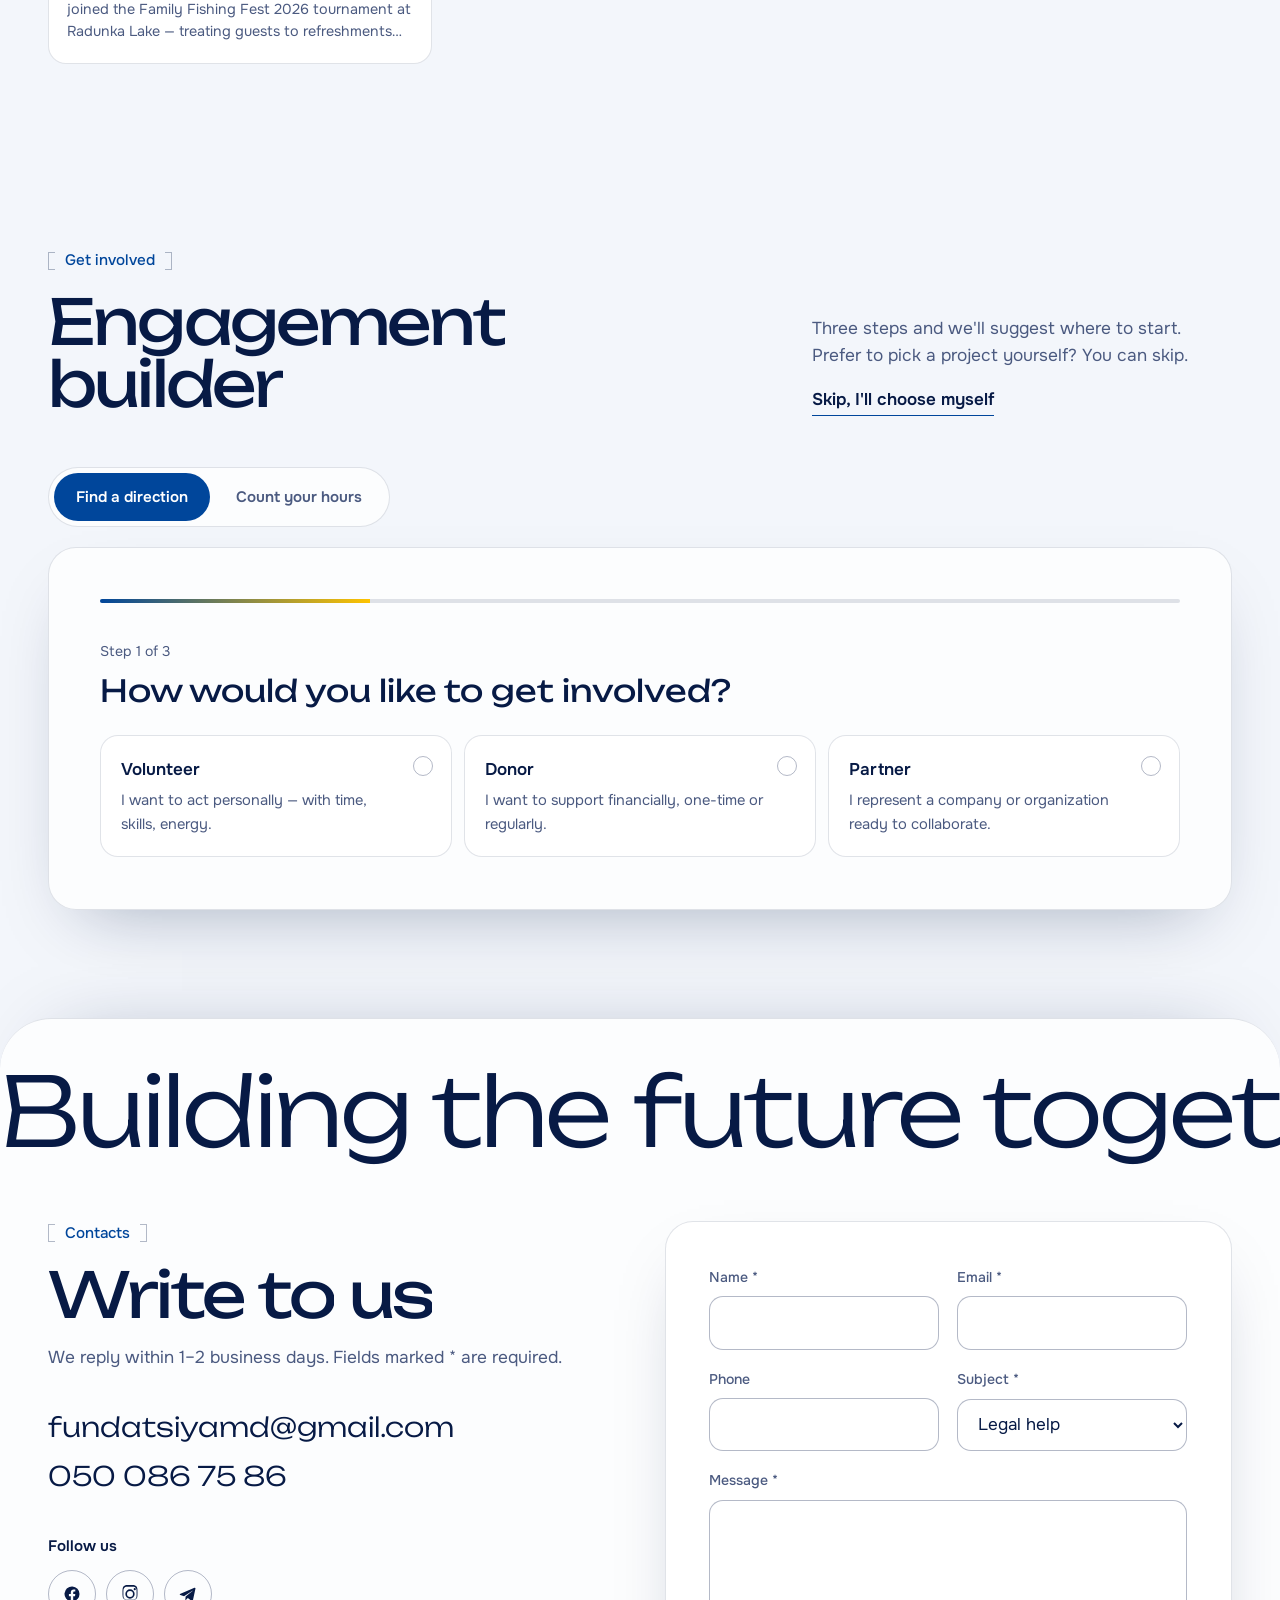
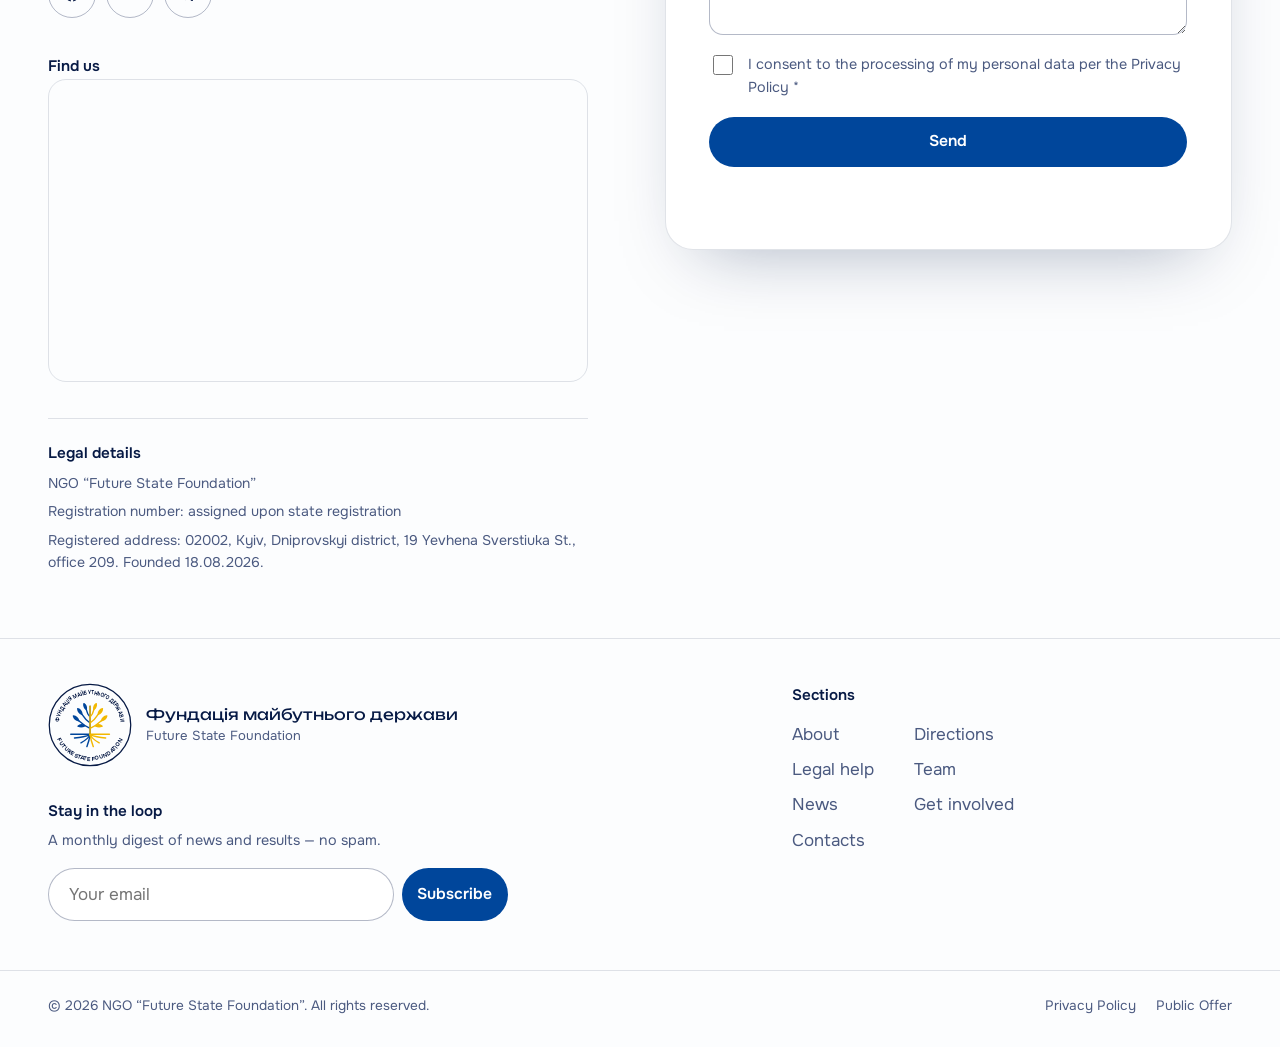
==== commit 94d124ee: "refactor: контакти й футер — один блок; прибрано інформер і підпис про Facebook - Контакти перенесен" ====
--- a/index.html
+++ b/index.html
@@ -422,36 +422,6 @@
         <div class="swiper-pagination"></div>
       </div>
     </div>
-    <div class="container">
-      <p class="gallery__note" data-i18n="media.note"></p>
-    </div>
-
-    <!-- МЕДІА / ІНФОРМЕР (лаб. 7): <aside> — додатковий контент поруч з основним; дані підтягує
-         assets/js/lab7-media.js (defer) з відкритих API НБУ й Open-Meteo -->
-    <div class="container tw-mt-10">
-      <aside class="informer tw-grid tw-grid-cols-1 sm:tw-grid-cols-3" aria-labelledby="informer-title" data-informer>
-        <h2 id="informer-title" class="sr-only" data-i18n="lab7.informerTitle">Корисне сьогодні</h2>
-        <section class="informer-card" aria-labelledby="rates-title">
-          <h3 id="rates-title" class="tw-m-0 tw-text-sm tw-font-semibold tw-uppercase tw-tracking-[0.16em] tw-text-muted" data-i18n="lab7.rates">Курс НБУ</h3>
-          <dl class="tw-mb-0 tw-mt-3 tw-space-y-2" data-rates aria-live="polite">
-            <div class="tw-flex tw-items-baseline tw-justify-between"><dt class="tw-font-medium">USD</dt><dd class="tw-m-0 tw-font-display tw-text-xl" data-rate="USD">—</dd></div>
-            <div class="tw-flex tw-items-baseline tw-justify-between"><dt class="tw-font-medium">EUR</dt><dd class="tw-m-0 tw-font-display tw-text-xl" data-rate="EUR">—</dd></div>
-          </dl>
-          <p class="tw-mb-0 tw-mt-3 tw-text-xs tw-text-muted" data-rates-note>Завантаження…</p>
-        </section>
-        <section class="informer-card" aria-labelledby="weather-title">
-          <h3 id="weather-title" class="tw-m-0 tw-text-sm tw-font-semibold tw-uppercase tw-tracking-[0.16em] tw-text-muted" data-i18n="lab7.weather">Погода в Києві</h3>
-          <p class="tw-mb-0 tw-mt-3 tw-font-display tw-text-4xl" data-weather-temp aria-live="polite">—</p>
-          <p class="tw-mb-0 tw-mt-1 tw-text-sm" data-weather-desc>Завантаження…</p>
-          <p class="tw-mb-0 tw-mt-3 tw-text-xs tw-text-muted" data-i18n="lab7.weatherSource">Дані: Open-Meteo</p>
-        </section>
-        <section class="informer-card tw-bg-brand tw-text-white" aria-labelledby="tg-title">
-          <h3 id="tg-title" class="tw-m-0 tw-text-sm tw-font-semibold tw-uppercase tw-tracking-[0.16em] tw-text-white/80" data-i18n="lab7.tgTitle">Ми в Telegram</h3>
-          <p class="tw-mb-0 tw-mt-3 tw-text-sm tw-text-white/90" data-i18n="lab7.tgText">Анонси подій і збори — першими в каналі фундації.</p>
-          <a href="https://t.me/futurestatefoundation" class="tw-mt-4 tw-inline-flex tw-items-center tw-justify-center tw-min-h-[44px] tw-rounded-full tw-bg-white tw-px-5 tw-text-sm tw-font-semibold tw-text-brand tw-no-underline tw-transition-colors tw-duration-200 hover:tw-bg-yellow hover:tw-text-[#071a45] focus-visible:tw-outline-none focus-visible:tw-ring-4 focus-visible:tw-ring-yellow focus-visible:tw-ring-offset-2 focus-visible:tw-ring-offset-brand" rel="noopener noreferrer" data-i18n="lab7.tgCta">Підписатися</a>
-        </section>
-      </aside>
-    </div>
   </section>
 
   <!-- ============ JOIN CONSTRUCTOR ============ -->
@@ -555,46 +525,54 @@
 
 
 
-  <!-- ============ CONTACT ============ -->
-  <section id="contact" class="section contact" aria-labelledby="contact-title">
-    <div class="container contact__grid">
-      <div class="reveal">
-        <p class="section-tag"><span data-i18n="contact.eyebrow">Контакти</span></p>
-        <h2 id="contact-title" class="section-title" data-i18n="contact.title">Напишіть нам</h2>
-        <p class="section-subtitle" data-i18n="contact.subtitle"></p>
-
-        <div class="contact__info">
-          <a href="#" id="contact-email" class="contact__big"></a>
-          <a href="#" id="contact-phone" class="contact__big"></a>
-        </div>
-
-        <h3 class="contact__h" data-i18n="contact.social">Ми в соцмережах</h3>
-        <div class="social-row" id="social-row"></div>
-
-        <h3 class="contact__h" data-i18n="lab7.mapTitle">Де нас знайти</h3>
-        <!-- МЕДІА: Google Maps iframe у <figure>. Висота — через aspect-ratio контейнера,
-             радіус — та сама CSS-змінна media-radius, що й у відео (DRY) -->
-        <figure class="media-frame media-frame--map">
-          <div class="tw-aspect-[4/3] tw-w-full tw-overflow-hidden tw-rounded-[var(--media-radius)] tw-border tw-border-solid tw-border-line sm:tw-aspect-video min-[861px]:tw-aspect-[4/3]">
-            <iframe
-              class="tw-h-full tw-w-full"
-              src="https://www.google.com/maps?q=%D0%9A%D0%B8%D1%97%D0%B2%2C+%D0%B2%D1%83%D0%BB.+%D0%84%D0%B2%D0%B3%D0%B5%D0%BD%D0%B0+%D0%A1%D0%B2%D0%B5%D1%80%D1%81%D1%82%D1%8E%D0%BA%D0%B0%2C+19&amp;hl=uk&amp;z=16&amp;output=embed"
-              title="Карта: Київ, вул. Євгена Сверстюка, 19 — юридична адреса фундації"
-              loading="lazy"
-              referrerpolicy="no-referrer-when-downgrade"
-              allowfullscreen
-            ></iframe>
-          </div>
-        </figure>
-
-        <div class="legal-box">
-          <h3 data-i18n="contact.legalTitle">Юридичні реквізити</h3>
-          <p data-i18n="contact.legalName"></p>
-          <p data-i18n="contact.legalEdrpou"></p>
-          <p data-i18n="contact.legalAddress"></p>
-        </div>
-      </div>
-
+</main>
+
+<!-- ============ КОНТАКТИ + ФУТЕР: один суцільний блок наприкінці сторінки ============ -->
+<footer class="site-footer" id="contact" aria-labelledby="contact-title">
+  <div class="marquee" aria-hidden="true">
+    <div class="marquee__track" id="marquee-track"></div>
+  </div>
+
+  <div class="container contact__grid">
+    <div class="reveal">
+      <p class="section-tag"><span data-i18n="contact.eyebrow">Контакти</span></p>
+      <h2 id="contact-title" class="section-title" data-i18n="contact.title">Напишіть нам</h2>
+      <p class="section-subtitle" data-i18n="contact.subtitle"></p>
+
+      <div class="contact__info">
+        <a href="#" id="contact-email" class="contact__big"></a>
+        <a href="#" id="contact-phone" class="contact__big"></a>
+      </div>
+
+      <h3 class="contact__h" data-i18n="contact.social">Ми в соцмережах</h3>
+      <div class="social-row" id="social-row"></div>
+
+      <h3 class="contact__h" data-i18n="lab7.mapTitle">Де нас знайти</h3>
+      <!-- МЕДІА: Google Maps iframe у <figure>. Висота — через aspect-ratio контейнера,
+           радіус — та сама CSS-змінна media-radius, що й у відео (DRY) -->
+      <figure class="media-frame media-frame--map">
+        <div class="tw-aspect-[4/3] tw-w-full tw-overflow-hidden tw-rounded-[var(--media-radius)] tw-border tw-border-solid tw-border-line sm:tw-aspect-video">
+          <iframe
+            class="tw-h-full tw-w-full"
+            src="https://www.google.com/maps?q=%D0%9A%D0%B8%D1%97%D0%B2%2C+%D0%B2%D1%83%D0%BB.+%D0%84%D0%B2%D0%B3%D0%B5%D0%BD%D0%B0+%D0%A1%D0%B2%D0%B5%D1%80%D1%81%D1%82%D1%8E%D0%BA%D0%B0%2C+19&amp;hl=uk&amp;z=16&amp;output=embed"
+            title="Карта: Київ, вул. Євгена Сверстюка, 19 — юридична адреса фундації"
+            loading="lazy"
+            referrerpolicy="no-referrer-when-downgrade"
+            allowfullscreen
+          ></iframe>
+        </div>
+      </figure>
+
+      <div class="legal-box">
+        <h3 data-i18n="contact.legalTitle">Юридичні реквізити</h3>
+        <p data-i18n="contact.legalName"></p>
+        <p data-i18n="contact.legalEdrpou"></p>
+        <p data-i18n="contact.legalAddress"></p>
+      </div>
+    </div>
+
+    <!-- Права колонка: форма закріплюється, поки гортається ліва колонка з контактами й картою -->
+    <div class="contact__side">
       <form class="form reveal" id="contact-form" novalidate>
         <div class="honeypot" aria-hidden="true">
           <label for="field-website">Website</label>
@@ -637,19 +615,13 @@
         <button type="submit" class="btn btn-primary btn-block" data-i18n="contact.form.submit">Надіслати</button>
         <p class="form-status" id="contact-status" role="status" aria-live="polite"></p>
       </form>
-    </div>
-  </section>
-
-</main>
-
-<!-- ============ FOOTER ============ -->
-<footer class="site-footer">
-  <div class="marquee" aria-hidden="true">
-    <div class="marquee__track" id="marquee-track"></div>
+
+    </div>
   </div>
 
-  <div class="container footer-grid">
-    <div>
+  <!-- Нижня смуга того самого блоку: логотип, підписка, розділи -->
+  <div class="container footer-bar">
+    <div class="footer-bar__brand">
       <div class="footer-brand">
         <span class="footer-logo" data-logo></span>
         <span>Фундація майбутнього держави<small>Future State Foundation</small></span>
@@ -664,11 +636,10 @@
       </form>
       <p class="form-status" id="newsletter-status" role="status" aria-live="polite"></p>
     </div>
-
-    <div>
-      <h3 class="footer-h" data-i18n="footer.linksTitle">Розділи</h3>
+    <nav class="footer-bar__links" aria-labelledby="footer-links-title">
+      <h3 class="footer-h" id="footer-links-title" data-i18n="footer.linksTitle">Розділи</h3>
       <ul class="footer-links" id="footer-links"></ul>
-    </div>
+    </nav>
   </div>
 
   <div class="container footer-bottom">
--- a/assets/css/style.css
+++ b/assets/css/style.css
@@ -2336,15 +2336,25 @@
 /* ==========================================================================
    FOOTER
    ========================================================================== */
+/* Контакти й футер — один суцільний блок: спільна «підкладка» із заокругленим верхом,
+   біжучий рядок угорі, далі контакти з формою, логотип/підписка/розділи і копірайт */
 .site-footer {
   position: relative;
+  margin-top: clamp(24px, 3vw, 48px);
   padding-bottom: 30px;
   overflow: hidden;
+  overflow: clip; /* clip, а не hidden: hidden ламає position: sticky форми всередині */
+  border-radius: clamp(28px, 4vw, 56px) clamp(28px, 4vw, 56px) 0 0;
+  background: var(--surface);
+  border-top: 1px solid var(--line);
+  box-shadow: 0 -30px 80px -60px rgba(7, 26, 69, 0.35);
 }
 .marquee {
-  padding-block: clamp(28px, 4vw, 56px);
-  border-bottom: 1px solid var(--line);
+  padding-block: clamp(24px, 3.4vw, 48px) clamp(12px, 2vw, 24px);
   overflow: hidden;
+}
+.site-footer .contact__grid {
+  padding-block: clamp(24px, 3vw, 40px) clamp(40px, 5vw, 64px);
 }
 .marquee__track {
   display: flex;
@@ -2388,11 +2398,17 @@
     transform: rotate(360deg);
   }
 }
-.footer-grid {
-  display: grid;
-  grid-template-columns: 1.6fr 1fr;
+.footer-bar {
+  display: grid;
+  grid-template-columns: minmax(0, 1.6fr) minmax(0, 1fr);
   gap: 40px;
-  padding-block: clamp(40px, 5vw, 64px) 32px;
+  padding-block: clamp(28px, 3.5vw, 44px) 28px;
+  border-top: 1px solid var(--line);
+}
+/* Розділи — двома колонками, щоб смуга була невисокою */
+.footer-bar__links .footer-links {
+  grid-template-columns: repeat(2, minmax(0, max-content));
+  column-gap: 40px;
 }
 .footer-brand {
   display: flex;
@@ -2415,7 +2431,7 @@
   font-size: 0.95rem;
   font-weight: 600;
 }
-.footer-grid > div:not(:first-child) .footer-h {
+.footer-bar__links .footer-h {
   margin-top: 0;
 }
 .footer-p {
@@ -2885,7 +2901,7 @@
   .option-list--2col,
   .form-row,
   .contact__grid,
-  .footer-grid {
+  .footer-bar {
     grid-template-columns: 1fr;
   }
 
@@ -2962,3 +2978,19 @@
 .join__skip[hidden] {
   display: none;
 }
+
+/* Форма всередині футера — на білій картці, щоб виділялась на спільній підкладці */
+.site-footer .form {
+  background: var(--surface-strong);
+}
+
+@media (min-width: 861px) {
+  /* Колонка тягнеться на всю висоту рядка, а форма в ній «їде» разом з екраном */
+  .contact__side {
+    align-self: stretch;
+  }
+  .contact__side .form {
+    position: sticky;
+    top: calc(var(--header-h) + 20px);
+  }
+}
--- a/assets/css/media.css
+++ b/assets/css/media.css
@@ -1,5 +1,5 @@
 /* =====================================================================
-   Лаб. 7 — медіаблоки лендингу (відео-фон Hero, YouTube, карта, інформер).
+   Лаб. 7 — медіаблоки лендингу (відео-фон Hero, YouTube, карта).
    Компонування — утиліти Tailwind з префіксом tw- (preflight вимкнено, щоб не
    ламати основний style.css). Тут лише спільні значення — CSS-змінні (DRY).
    ===================================================================== */
@@ -7,11 +7,6 @@
   /* Медіа (YouTube, карта): одна ширина й радіус для всіх iframe */
   --media-max-w: 960px;
   --media-radius: var(--radius-m);
-
-  /* Інформер */
-  --informer-gap: 16px;
-  --informer-pad: 22px;
-  --informer-radius: var(--radius-m);
 }
 
 /* Обгортка iframe: ширина обмежена змінною, на 320 px не виходить за екран */
@@ -32,20 +27,6 @@
   height: 100%;
   object-fit: cover;
   object-position: 50% 30%;
-}
-
-/* Інформер: відстані — змінна; :where() дає нульову специфічність,
-   тож утиліти Tailwind (tw-bg-brand тощо) можуть перевизначити картку */
-.informer {
-  gap: var(--informer-gap);
-}
-
-:where(.informer-card) {
-  padding: var(--informer-pad);
-  border: 1px solid var(--line);
-  border-radius: var(--informer-radius);
-  background: var(--surface-strong);
-  box-shadow: var(--shadow);
 }
 
 .media-frame--map {
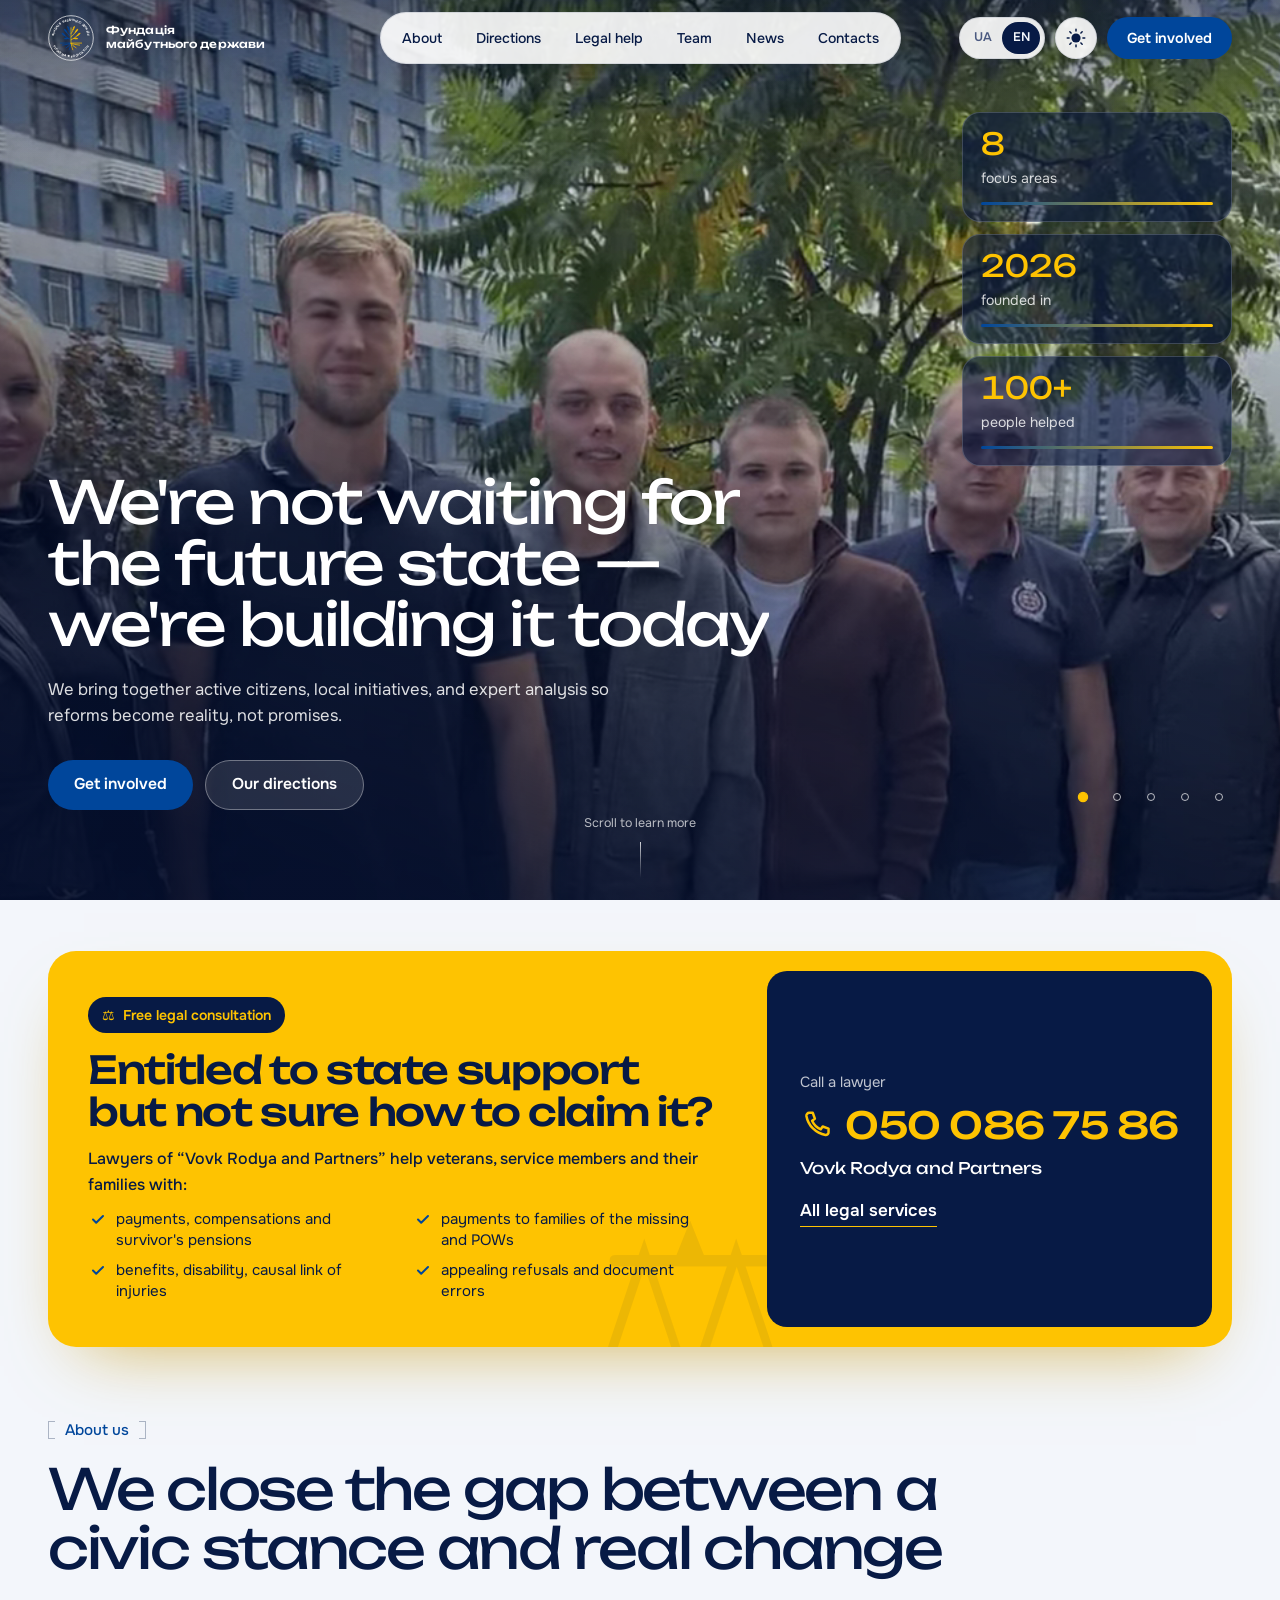
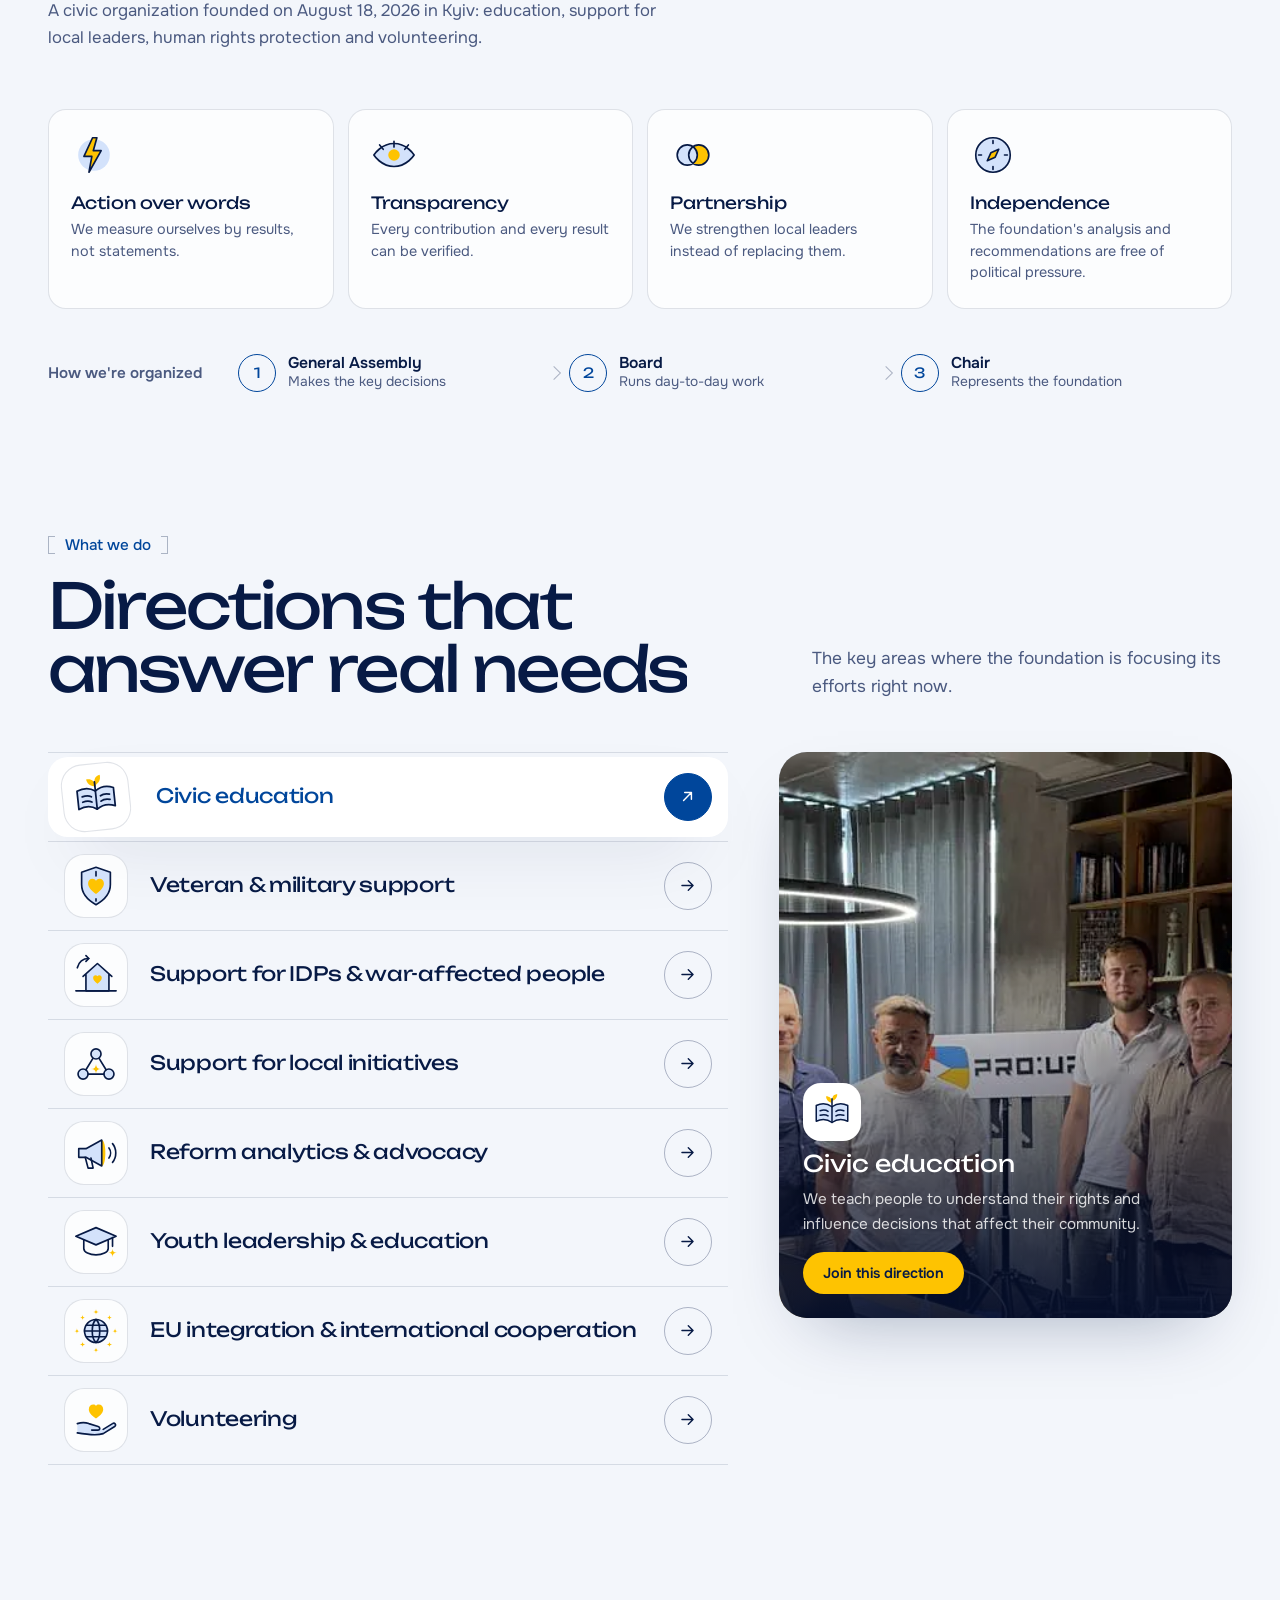
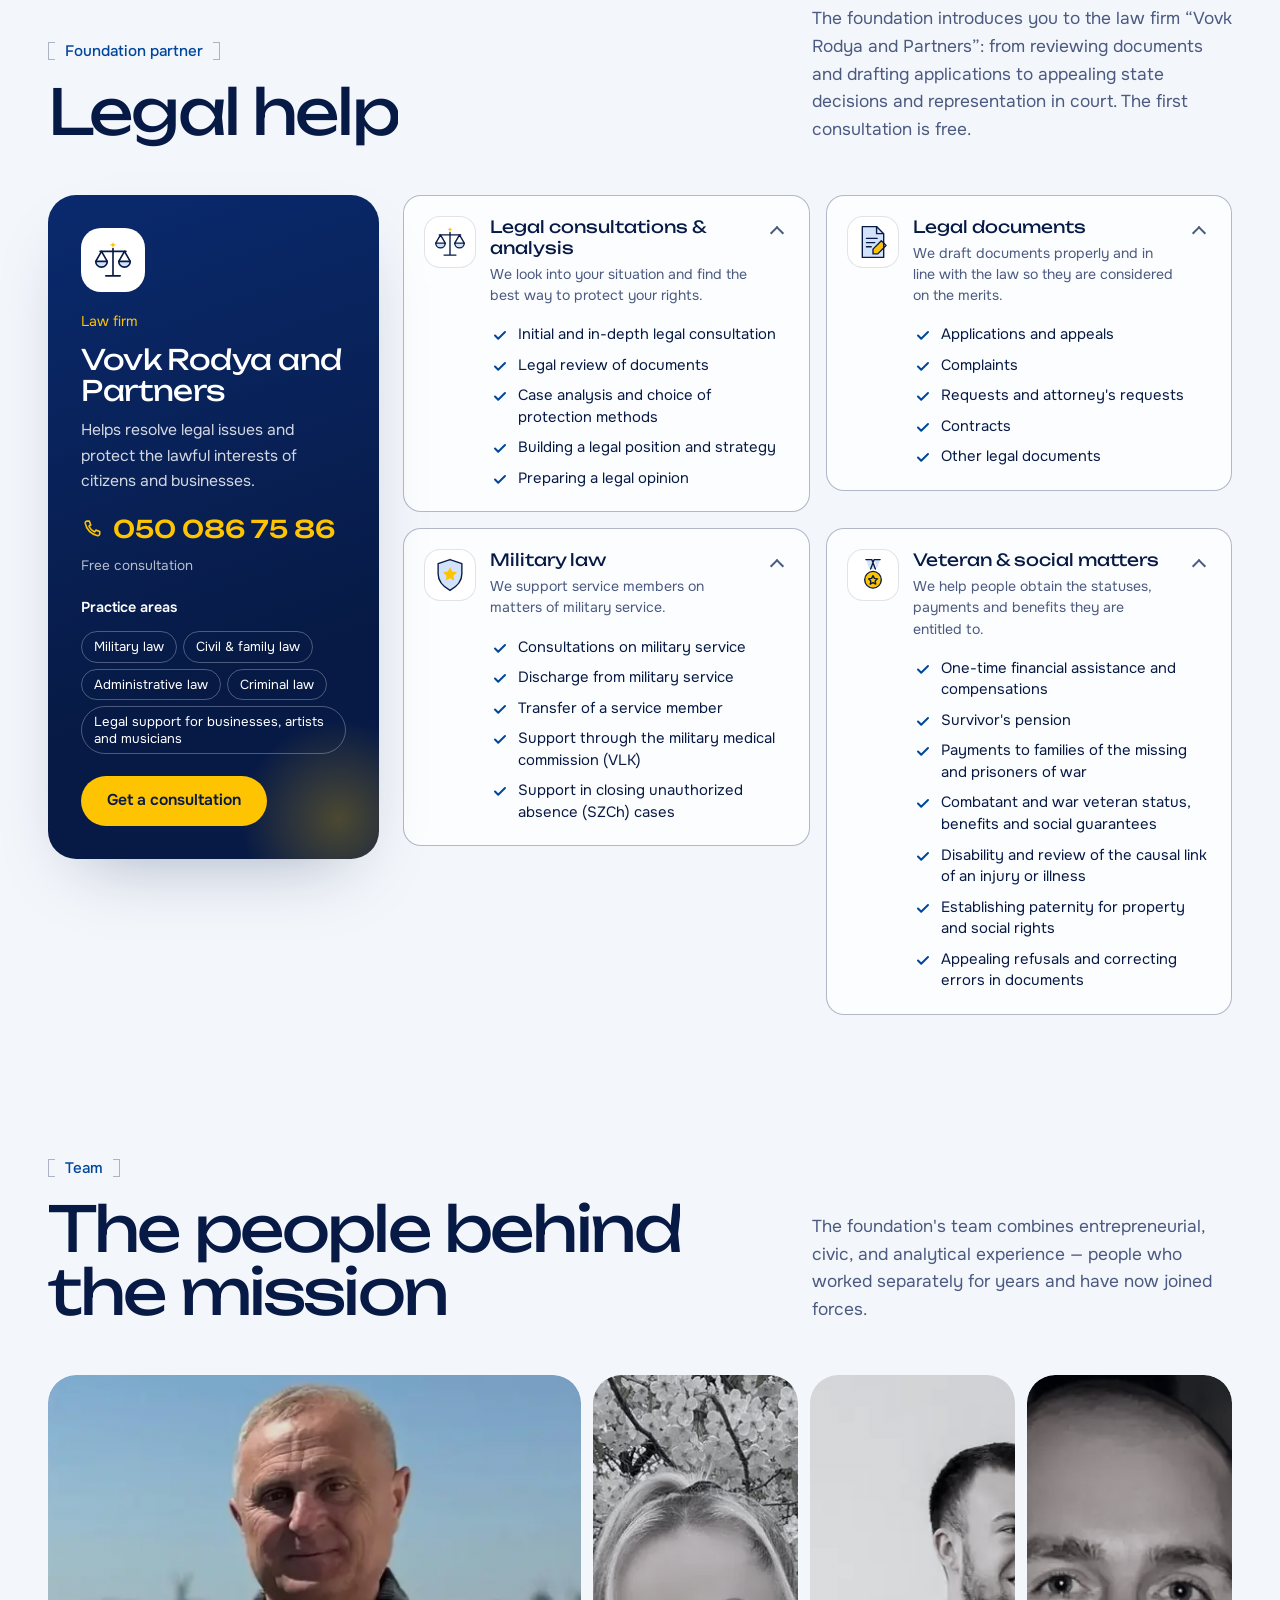
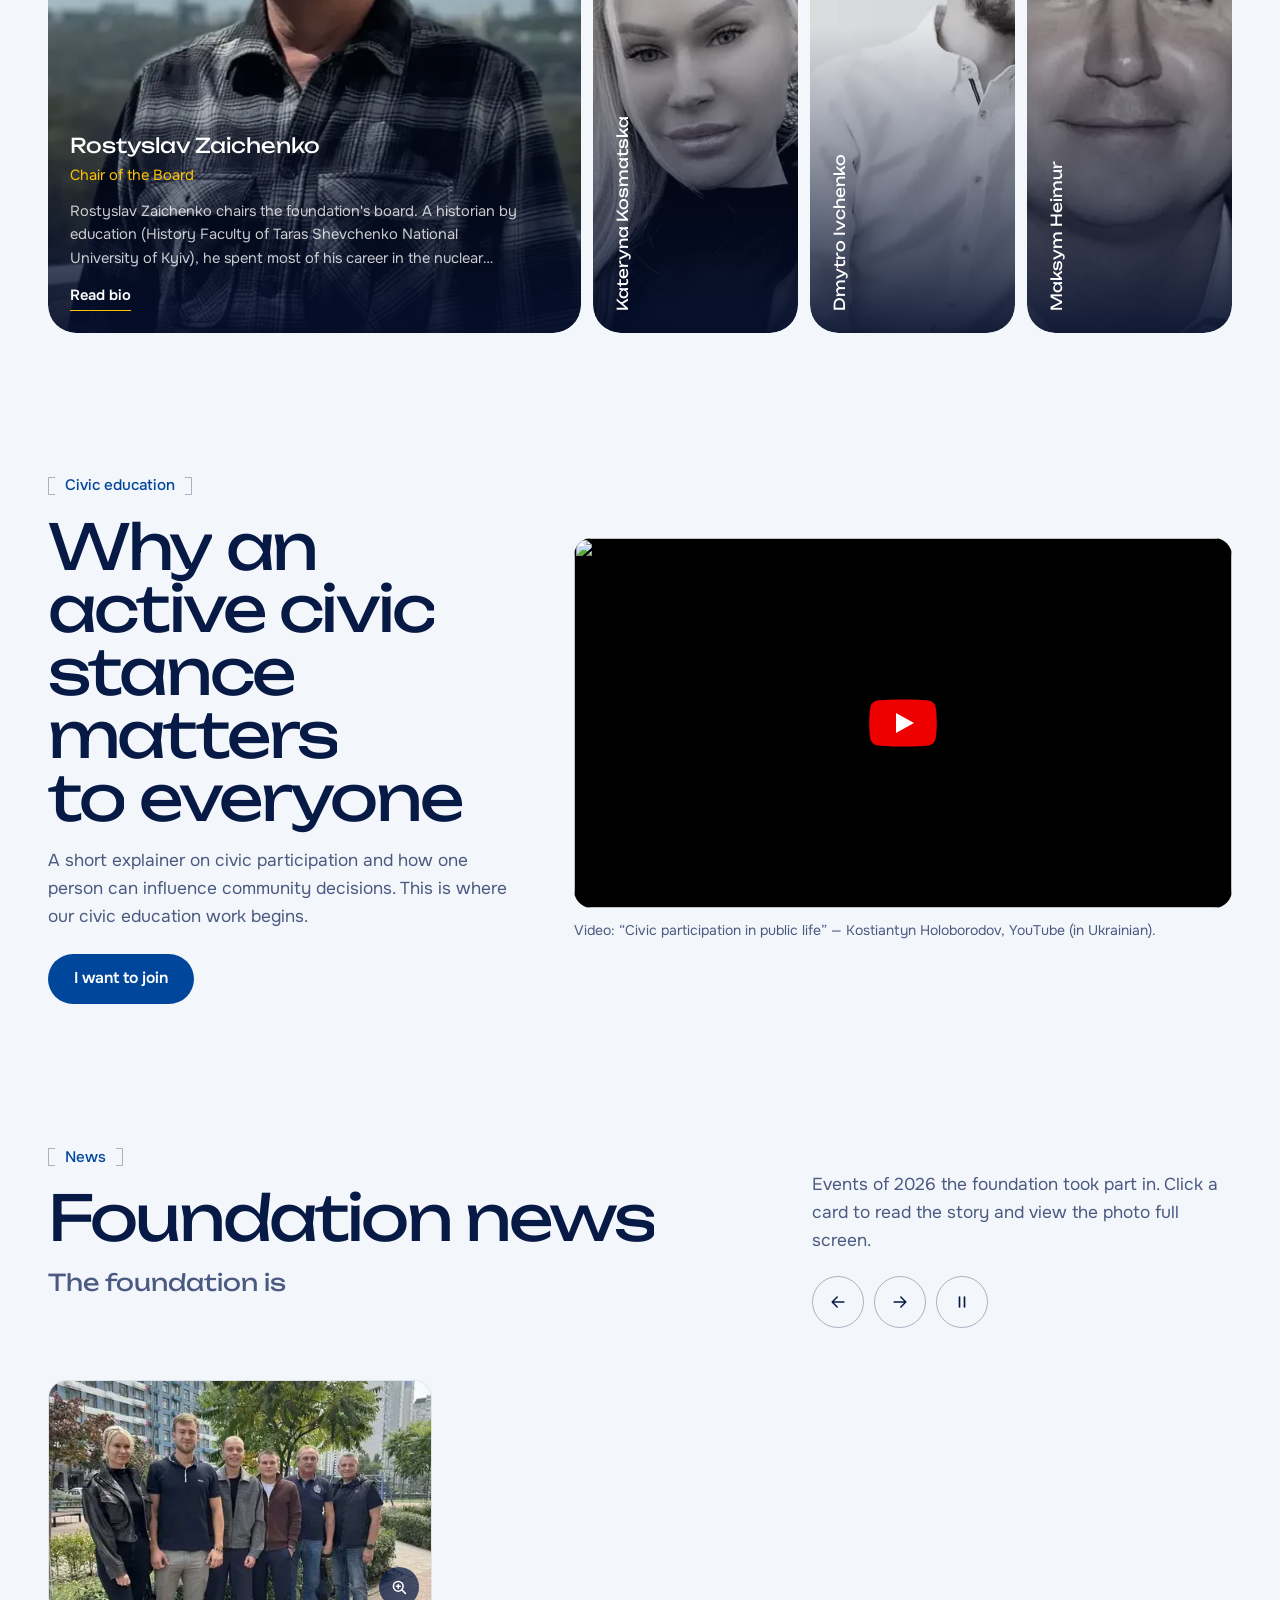
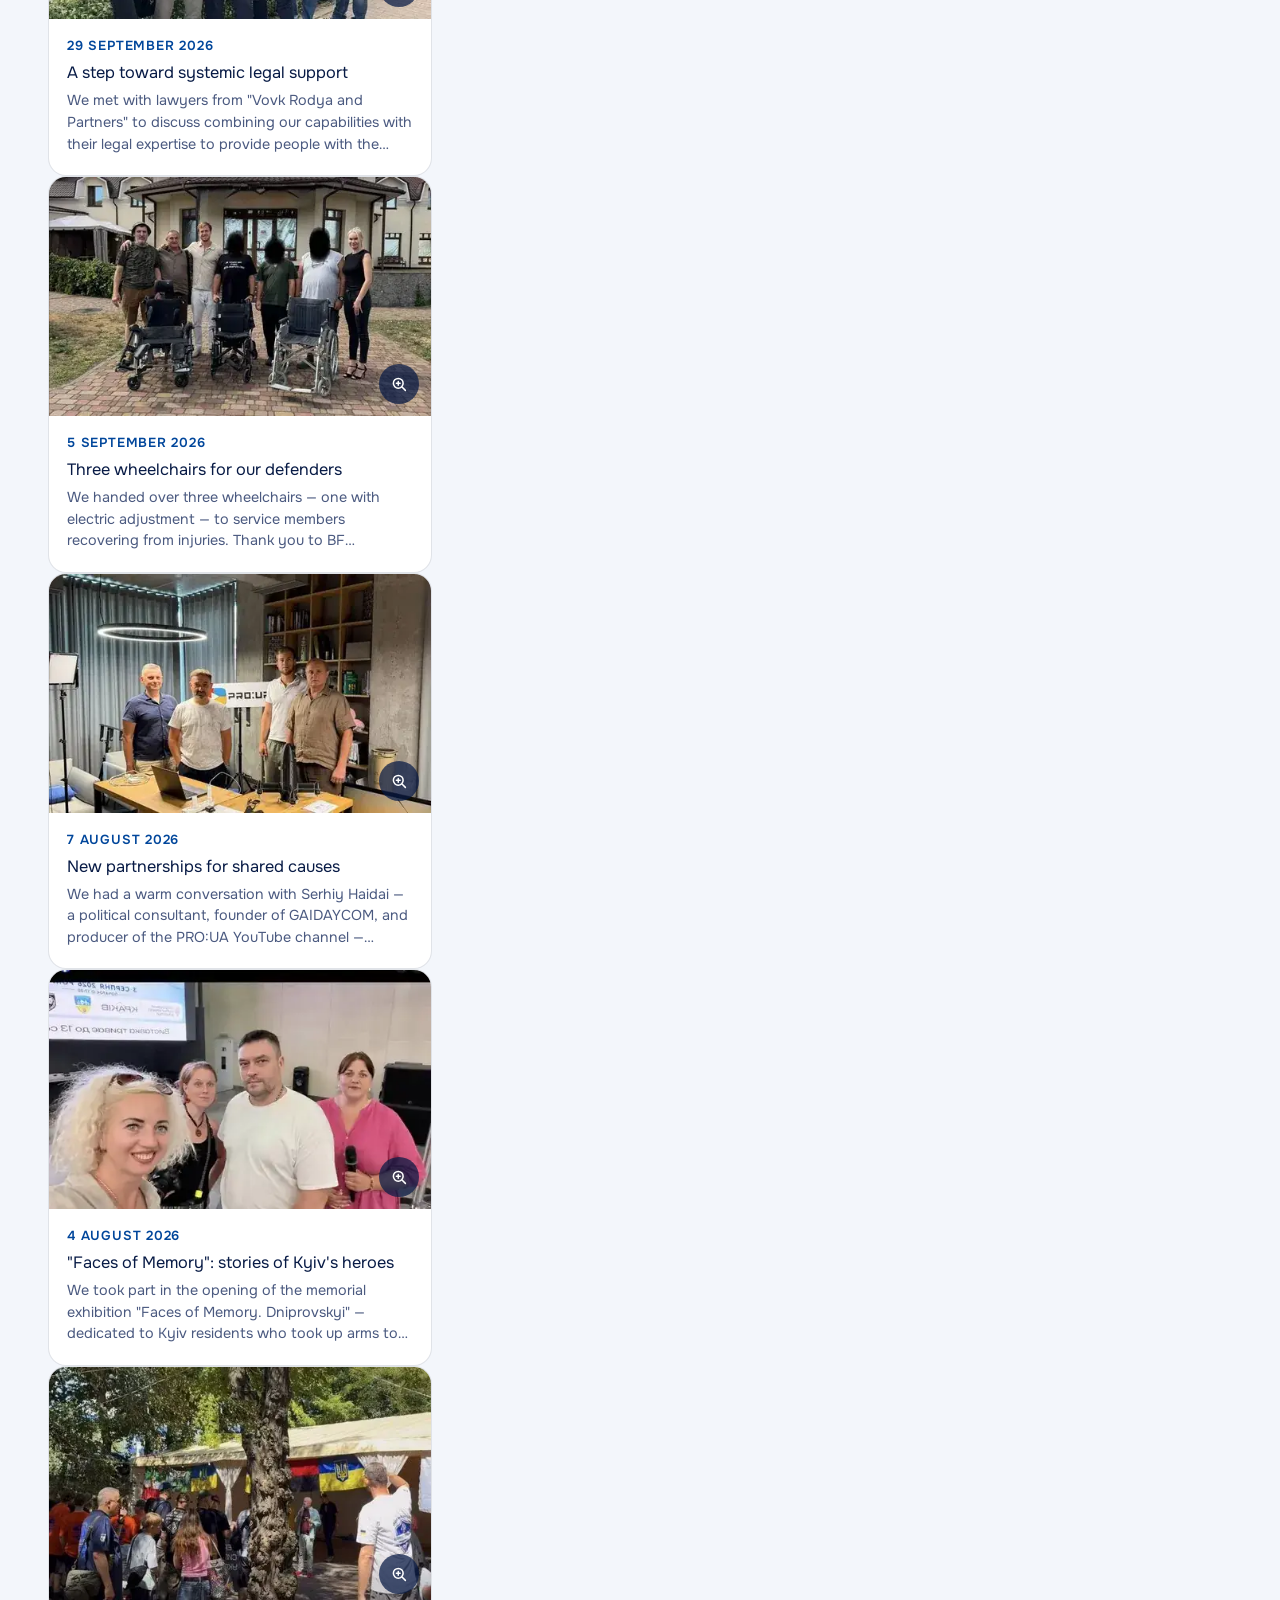
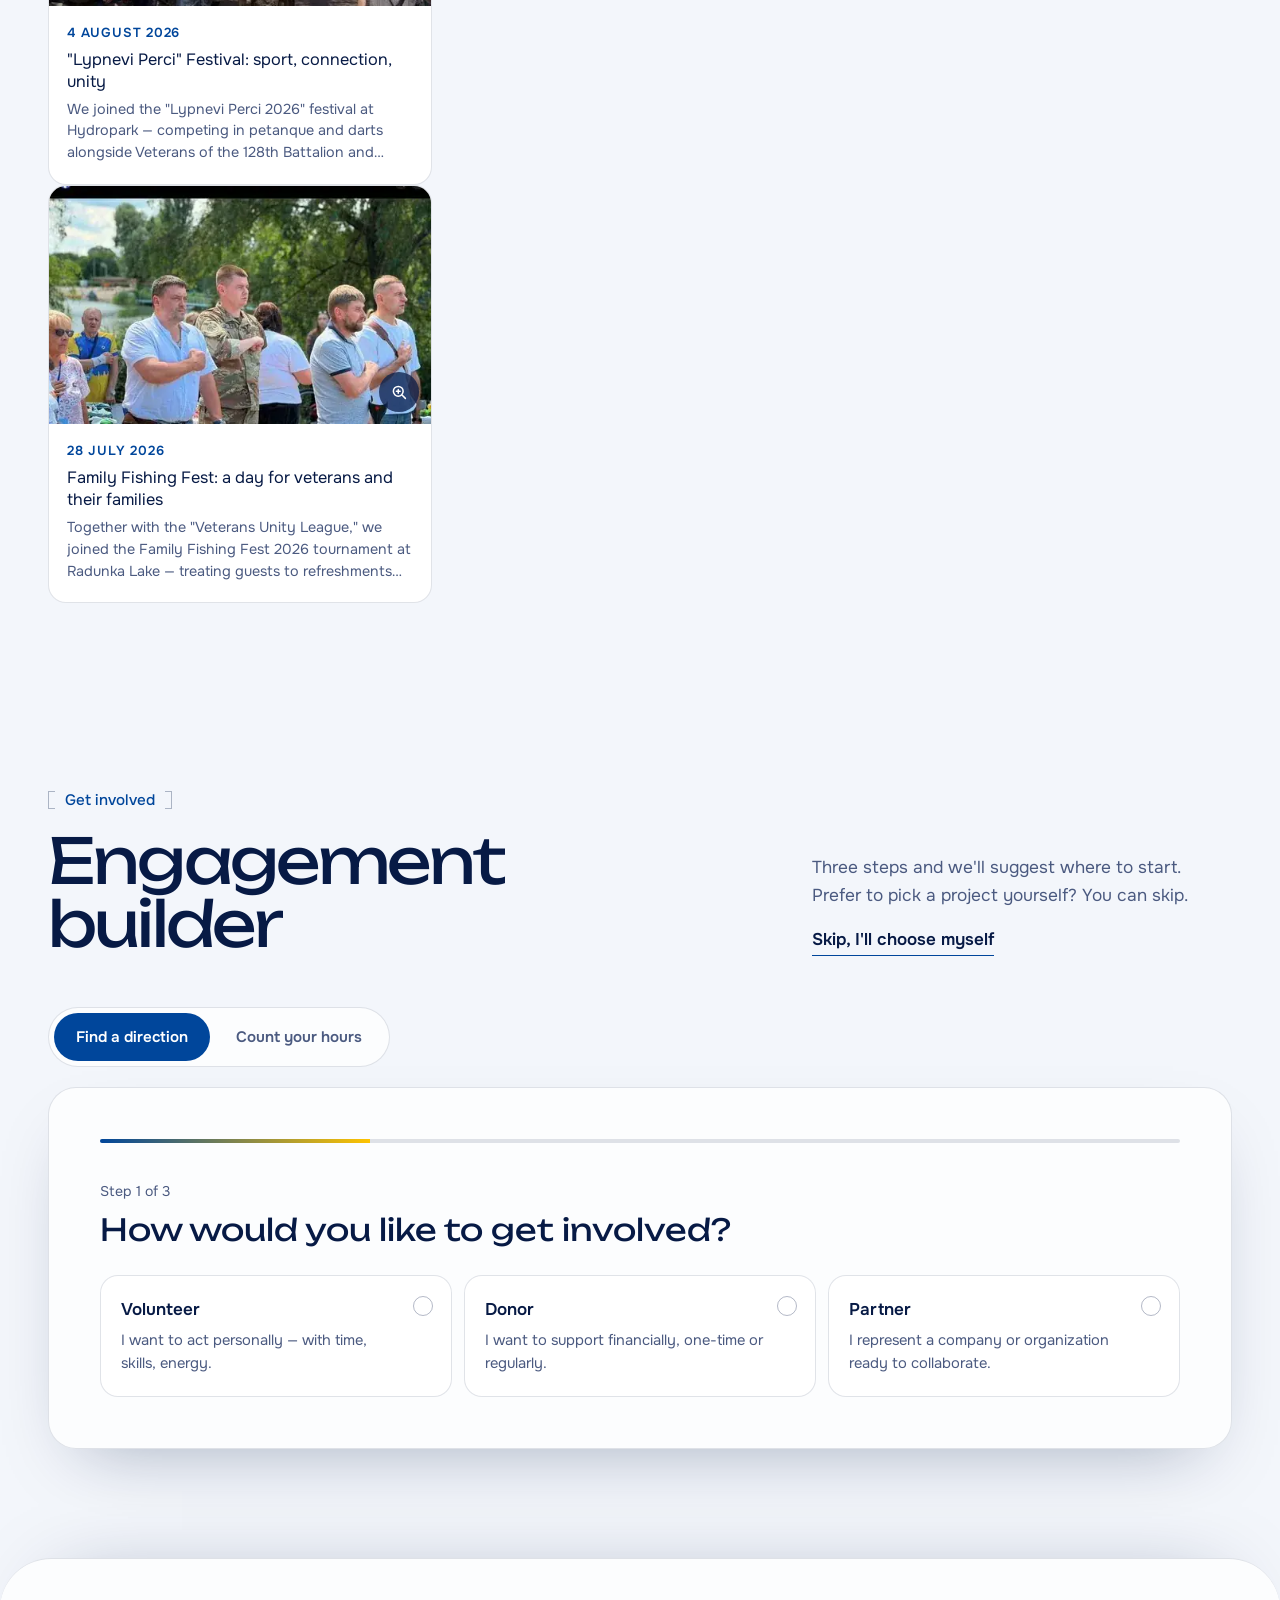
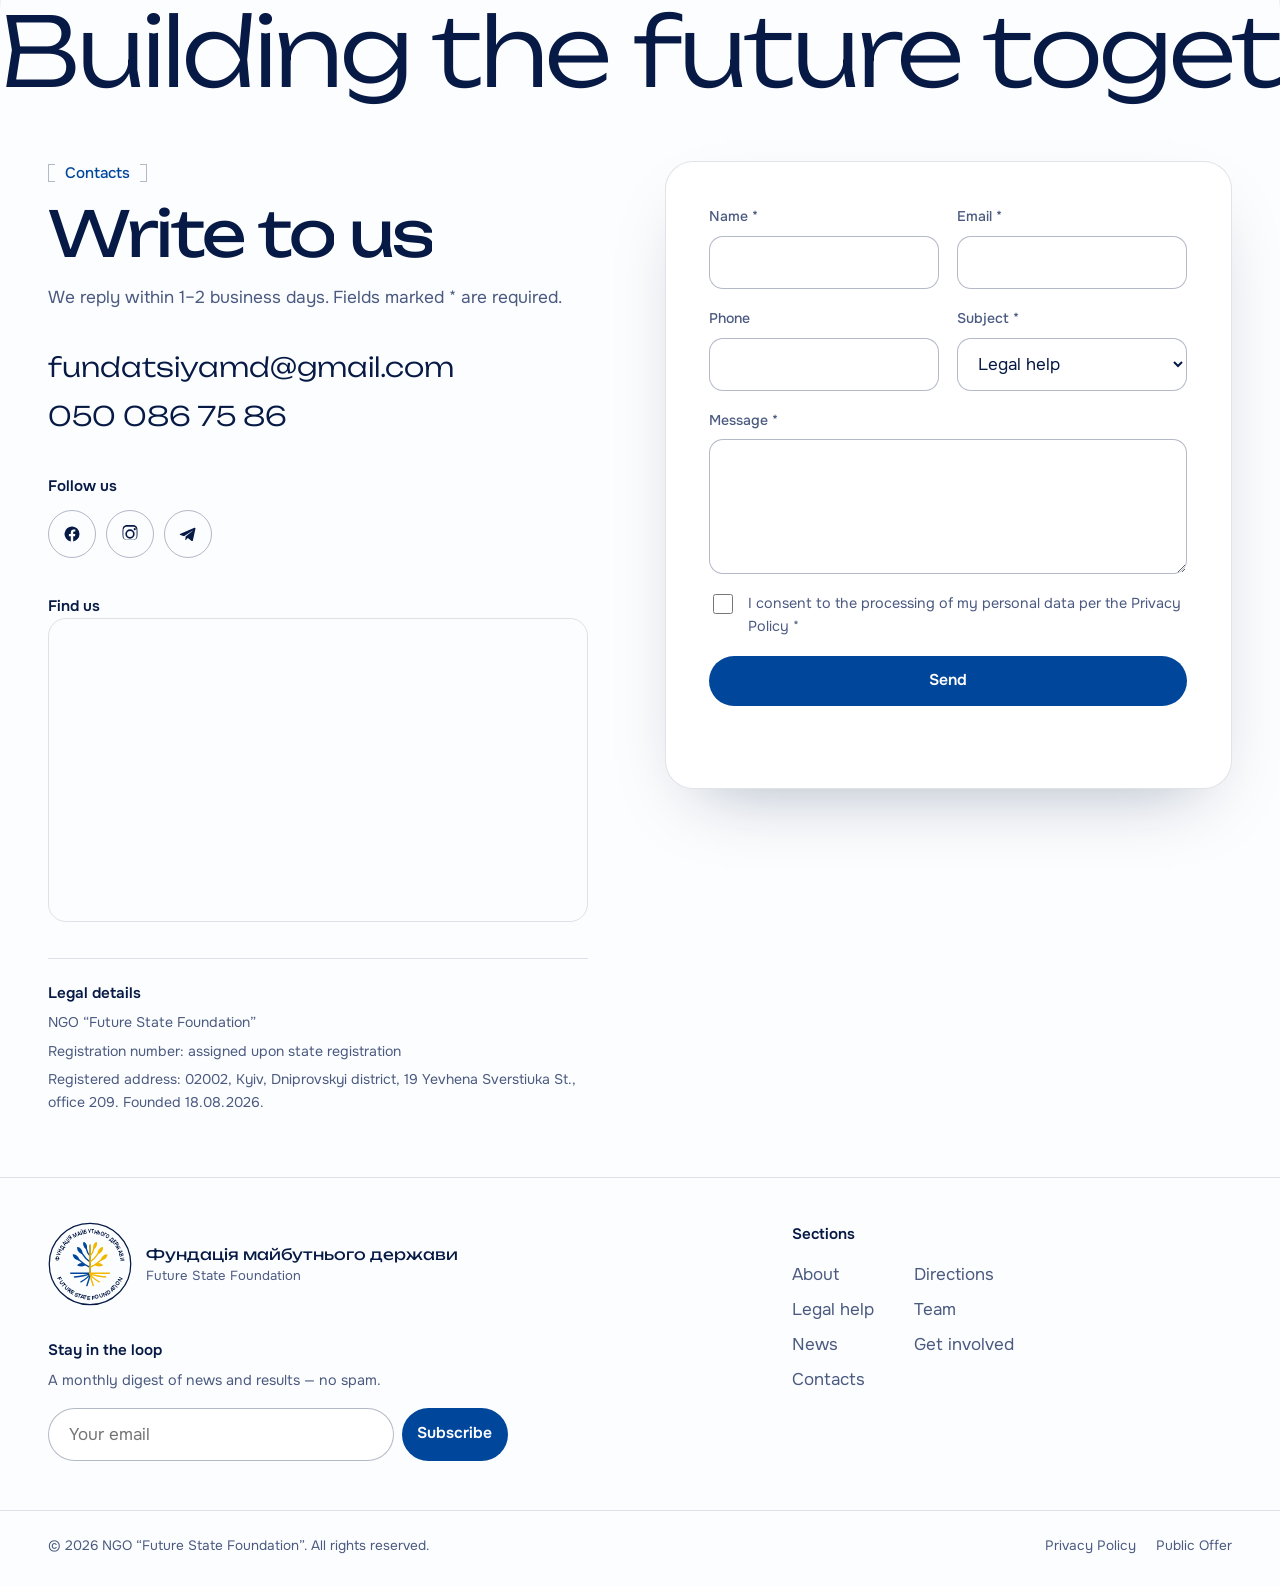
==== commit 3a7cdd93: "feat(legal): акцентний блок «Безкоштовна юридична консультація» з телефоном юристів - Жовта картка п" ====
--- a/index.html
+++ b/index.html
@@ -220,6 +220,27 @@
     </div>
   </section>
 
+  <!-- ============ ЮРИДИЧНА ДОПОМОГА — акцентний блок одразу після першого екрана ============
+       Тексти — i18n.js → legalPromo, телефон — data.js → contact.legalPhone -->
+  <section class="legal-promo" id="legal-promo" aria-labelledby="legal-promo-title">
+    <div class="container">
+      <div class="legal-promo__card reveal">
+        <div class="legal-promo__main">
+          <p class="legal-promo__badge"><span aria-hidden="true">⚖️</span> <span data-i18n="legalPromo.badge">Безкоштовна юридична консультація</span></p>
+          <h2 class="legal-promo__title" id="legal-promo-title" data-i18n="legalPromo.title">Маєте право на державну допомогу, але не знаєте, як її оформити?</h2>
+          <p class="legal-promo__text" data-i18n="legalPromo.text"></p>
+          <ul class="legal-promo__points" id="legal-promo-points"></ul>
+        </div>
+        <div class="legal-promo__call">
+          <span class="legal-promo__call-label" data-i18n="legalPromo.callLabel">Зателефонувати юристу</span>
+          <a class="legal-promo__phone" href="tel:+380500867586" data-legal-phone><svg viewBox="0 0 24 24" fill="none" aria-hidden="true"><path d="M6.6 3.5h2.6l1.5 4.2-2 1.4a12 12 0 0 0 6.2 6.2l1.4-2 4.2 1.5v2.6a2 2 0 0 1-2.2 2A17 17 0 0 1 4.6 5.7a2 2 0 0 1 2-2.2z" stroke="currentColor" stroke-width="1.8" stroke-linejoin="round"/></svg><span data-legal-phone-text>050 086 75 86</span></a>
+          <span class="legal-promo__firm" data-i18n="legal.partnerName">Вовк Родя та Партнери</span>
+          <a class="btn-text legal-promo__more" href="#legal" data-i18n="legalPromo.more">Усі юридичні послуги</a>
+        </div>
+      </div>
+    </div>
+  </section>
+
   <!-- ============ ABOUT ============ -->
   <section id="about" class="section about" aria-labelledby="about-manifest">
     <div class="container">
@@ -282,6 +303,10 @@
           <p class="legal-partner__kind" data-i18n="legal.partnerKind">Юридична компанія</p>
           <h3 class="legal-partner__name" id="legal-partner-name" data-i18n="legal.partnerName">Вовк Родя та Партнери</h3>
           <p class="legal-partner__text" data-i18n="legal.partnerText"></p>
+          <a class="legal-partner__phone" href="tel:+380500867586" data-legal-phone><svg viewBox="0 0 24 24" fill="none" aria-hidden="true"><path d="M6.6 3.5h2.6l1.5 4.2-2 1.4a12 12 0 0 0 6.2 6.2l1.4-2 4.2 1.5v2.6a2 2 0 0 1-2.2 2A17 17 0 0 1 4.6 5.7a2 2 0 0 1 2-2.2z" stroke="currentColor" stroke-width="1.8" stroke-linejoin="round"/></svg><span data-legal-phone-text>050 086 75 86</span></a>
+          <p class="legal-partner__note" data-i18n="legal.phoneNote">Безкоштовна консультація</p>
+          <h4 class="legal-partner__areas-title" data-i18n="legal.areasTitle">Основні напрями</h4>
+          <ul class="legal-partner__areas" id="legal-areas"></ul>
           <a href="#contact" class="btn btn-primary legal-partner__cta" data-legal-cta data-magnetic data-i18n="legal.cta">Отримати консультацію</a>
         </aside>
         <div class="legal-services" id="legal-groups"></div>
--- a/assets/css/style.css
+++ b/assets/css/style.css
@@ -1630,6 +1630,148 @@
 }
 
 /* ==========================================================================
+   ЮРИДИЧНА ДОПОМОГА — акцентний блок після Hero
+   Жовта картка (колір прапора) — найпомітніше місце на сторінці; праворуч
+   темно-синя панель з великим телефоном, по якому на смартфоні можна одразу подзвонити
+   ========================================================================== */
+.legal-promo {
+  padding-block: clamp(28px, 4vw, 56px) 0;
+}
+.legal-promo__card {
+  position: relative;
+  display: grid;
+  grid-template-columns: minmax(0, 1.5fr) minmax(0, 1fr);
+  gap: clamp(16px, 2.4vw, 32px);
+  padding: clamp(14px, 1.6vw, 20px);
+  border-radius: var(--radius-l);
+  background: var(--brand-yellow);
+  color: #071a45;
+  box-shadow: 0 30px 70px -36px rgba(199, 148, 0, 0.75);
+  overflow: hidden;
+  isolation: isolate;
+}
+/* Великі терези-водяний знак */
+.legal-promo__card::before {
+  content: "⚖";
+  position: absolute;
+  left: 46%;
+  bottom: -0.32em;
+  z-index: -1;
+  font-size: clamp(9rem, 17vw, 15rem);
+  line-height: 1;
+  color: rgba(7, 26, 69, 0.07);
+  pointer-events: none;
+}
+.legal-promo__main {
+  padding: clamp(12px, 2vw, 26px) clamp(8px, 1.6vw, 20px);
+}
+.legal-promo__badge {
+  display: inline-flex;
+  align-items: center;
+  gap: 8px;
+  padding: 7px 14px;
+  border-radius: 999px;
+  background: #071a45;
+  color: #fec301;
+  font-size: 0.88rem;
+  font-weight: 600;
+}
+.legal-promo__title {
+  margin-top: 16px;
+  font-family: var(--font-display);
+  font-weight: 500;
+  font-size: clamp(1.5rem, 3vw, 2.6rem);
+  line-height: 1.08;
+  letter-spacing: -0.035em;
+  text-wrap: balance;
+}
+.legal-promo__text {
+  margin-top: 14px;
+  font-weight: 500;
+  font-size: 1rem;
+}
+.legal-promo__points {
+  margin-top: 12px;
+  display: grid;
+  grid-template-columns: repeat(2, minmax(0, 1fr));
+  gap: 8px 22px;
+}
+.legal-promo__points li {
+  display: grid;
+  grid-template-columns: 20px minmax(0, 1fr);
+  gap: 8px;
+  font-size: 0.94rem;
+  line-height: 1.4;
+}
+.legal-promo__points svg {
+  width: 20px;
+  height: 20px;
+  color: #00469b;
+}
+.legal-promo__call {
+  display: grid;
+  align-content: center;
+  justify-items: start;
+  gap: 10px;
+  padding: clamp(22px, 2.6vw, 34px);
+  border-radius: calc(var(--radius-l) - 8px);
+  background: #071a45;
+  color: #fff;
+}
+.legal-promo__call-label {
+  font-size: 0.92rem;
+  color: rgba(255, 255, 255, 0.75);
+}
+.legal-promo__phone {
+  display: inline-flex;
+  align-items: center;
+  gap: 12px;
+  font-family: var(--font-display);
+  font-weight: 500;
+  font-size: clamp(1.6rem, 2.9vw, 2.5rem);
+  line-height: 1.1;
+  letter-spacing: -0.02em;
+  color: #fec301;
+  white-space: nowrap;
+  transition: transform 0.4s var(--ease-out);
+}
+.legal-promo__phone svg {
+  flex: 0 0 auto;
+  width: 0.9em;
+  height: 0.9em;
+  animation: phone-ring 3.6s ease-in-out infinite;
+}
+.legal-promo__phone:hover {
+  transform: translateX(4px);
+}
+@keyframes phone-ring {
+  0%, 80%, 100% {
+    rotate: 0deg;
+  }
+  84% {
+    rotate: -14deg;
+  }
+  88% {
+    rotate: 12deg;
+  }
+  92% {
+    rotate: -8deg;
+  }
+}
+.legal-promo__firm {
+  font-family: var(--font-display);
+  font-size: 1rem;
+}
+.legal-promo__more {
+  margin-top: 6px;
+  color: #fff;
+  background-image: linear-gradient(#fec301, #fec301);
+}
+.legal-promo__more:hover {
+  color: #fec301;
+}
+
+/* ==========================================================================
    ПРАВОВА ДОПОМОГА — партнер «Вовк Родя та Партнери»
    ========================================================================== */
 .legal-grid {
@@ -1694,6 +1836,43 @@
 .legal-partner__text {
   color: rgba(255, 255, 255, 0.82);
   font-size: 0.98rem;
+}
+.legal-partner__phone {
+  display: inline-flex;
+  align-items: center;
+  gap: 10px;
+  margin-top: 4px;
+  font-family: var(--font-display);
+  font-weight: 500;
+  font-size: clamp(1.3rem, 1.9vw, 1.6rem);
+  color: var(--brand-yellow);
+  white-space: nowrap;
+}
+.legal-partner__phone svg {
+  width: 0.9em;
+  height: 0.9em;
+}
+.legal-partner__note {
+  margin-top: -6px;
+  font-size: 0.85rem;
+  color: rgba(255, 255, 255, 0.7);
+}
+.legal-partner__areas-title {
+  margin-top: 8px;
+  font-size: 0.9rem;
+  font-weight: 600;
+}
+.legal-partner__areas {
+  display: flex;
+  flex-wrap: wrap;
+  gap: 6px;
+}
+.legal-partner__areas li {
+  padding: 6px 12px;
+  border-radius: 999px;
+  border: 1px solid rgba(255, 255, 255, 0.28);
+  font-size: 0.82rem;
+  line-height: 1.3;
 }
 .legal-partner__cta {
   margin-top: 10px;
@@ -2787,6 +2966,20 @@
     gap: 16px;
   }
 
+  /* Акцентний блок: телефон під тезами, тези в одну колонку */
+  .legal-promo__card {
+    grid-template-columns: 1fr;
+  }
+  .legal-promo__points {
+    grid-template-columns: 1fr;
+  }
+  .legal-promo__card::before {
+    left: auto;
+    right: -0.1em;
+    bottom: auto;
+    top: 0.2em;
+  }
+
   /* Правова допомога: картка партнера зверху, послуги — акордеоном */
   .legal-grid,
   .legal-services {
@@ -2947,6 +3140,9 @@
   .js .preloader {
     display: none;
   }
+  .legal-promo__phone svg {
+    animation: none;
+  }
   .marquee__track {
     animation: none;
   }
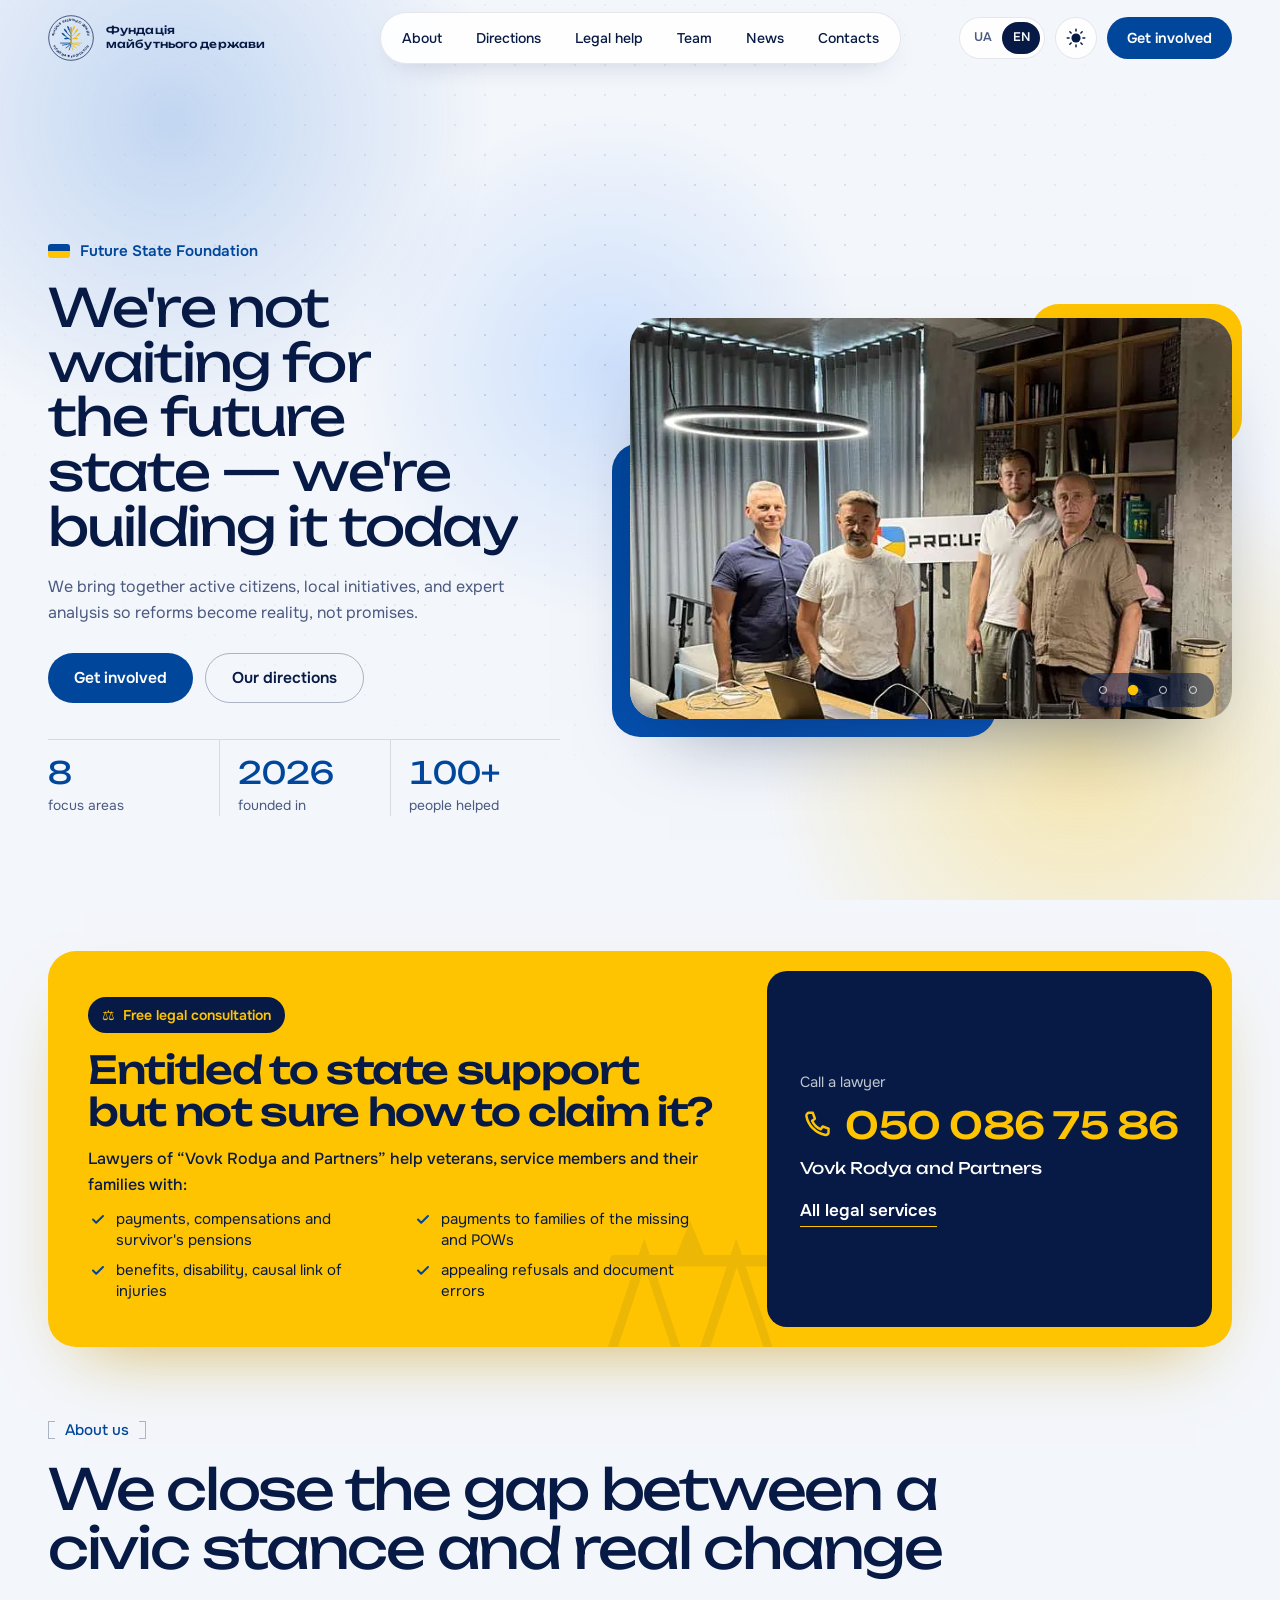
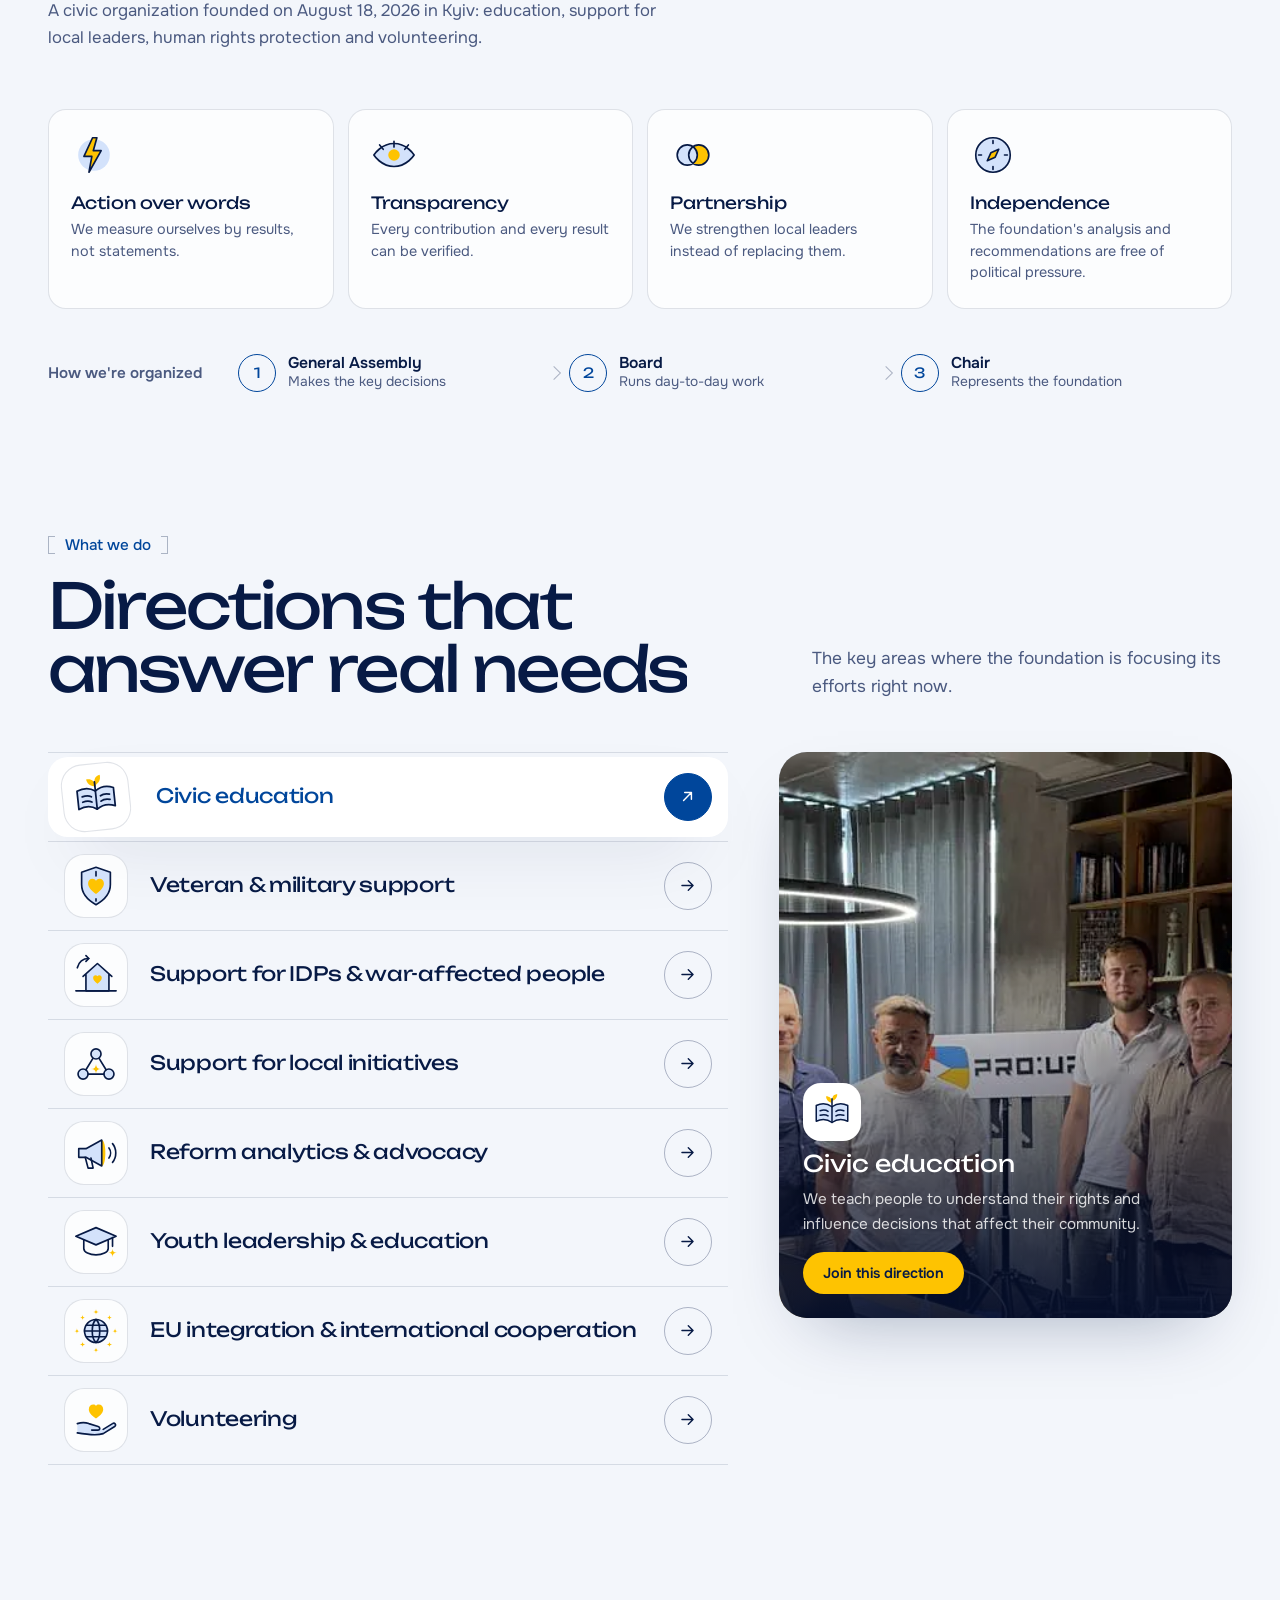
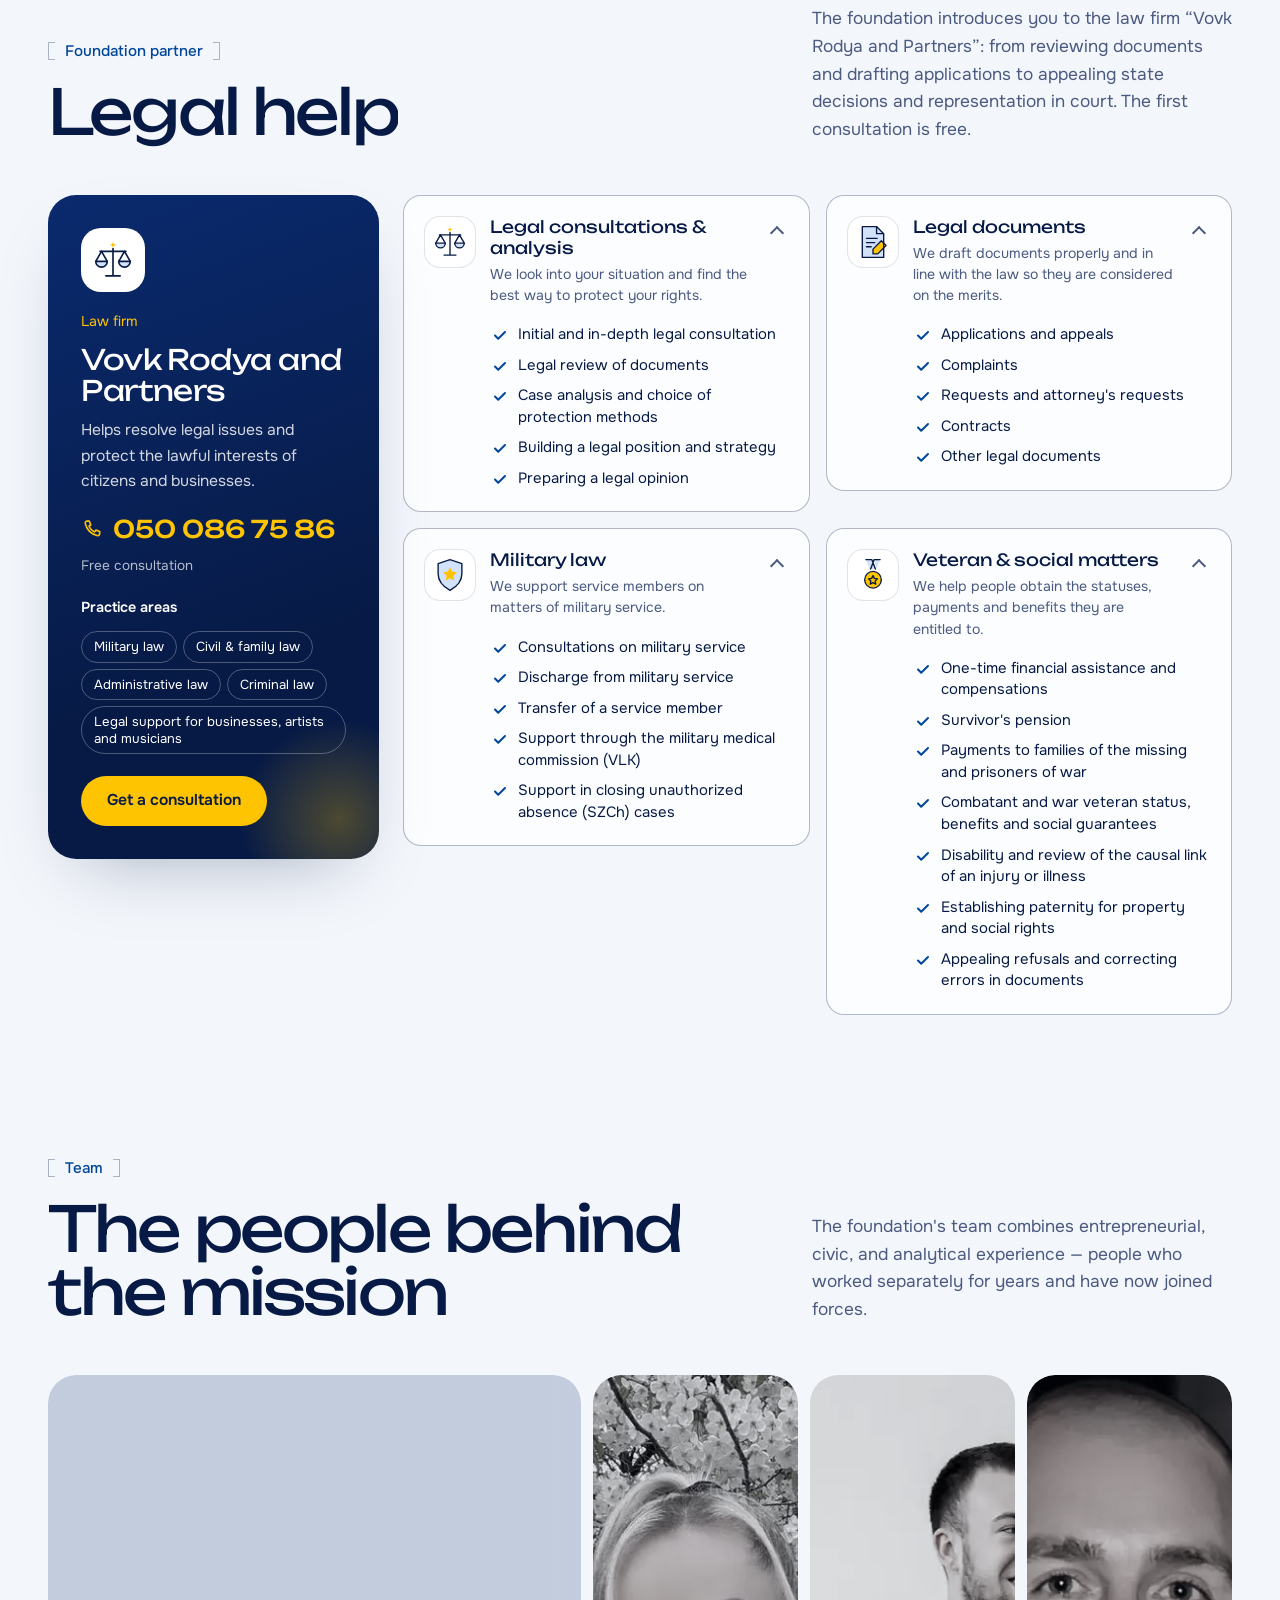
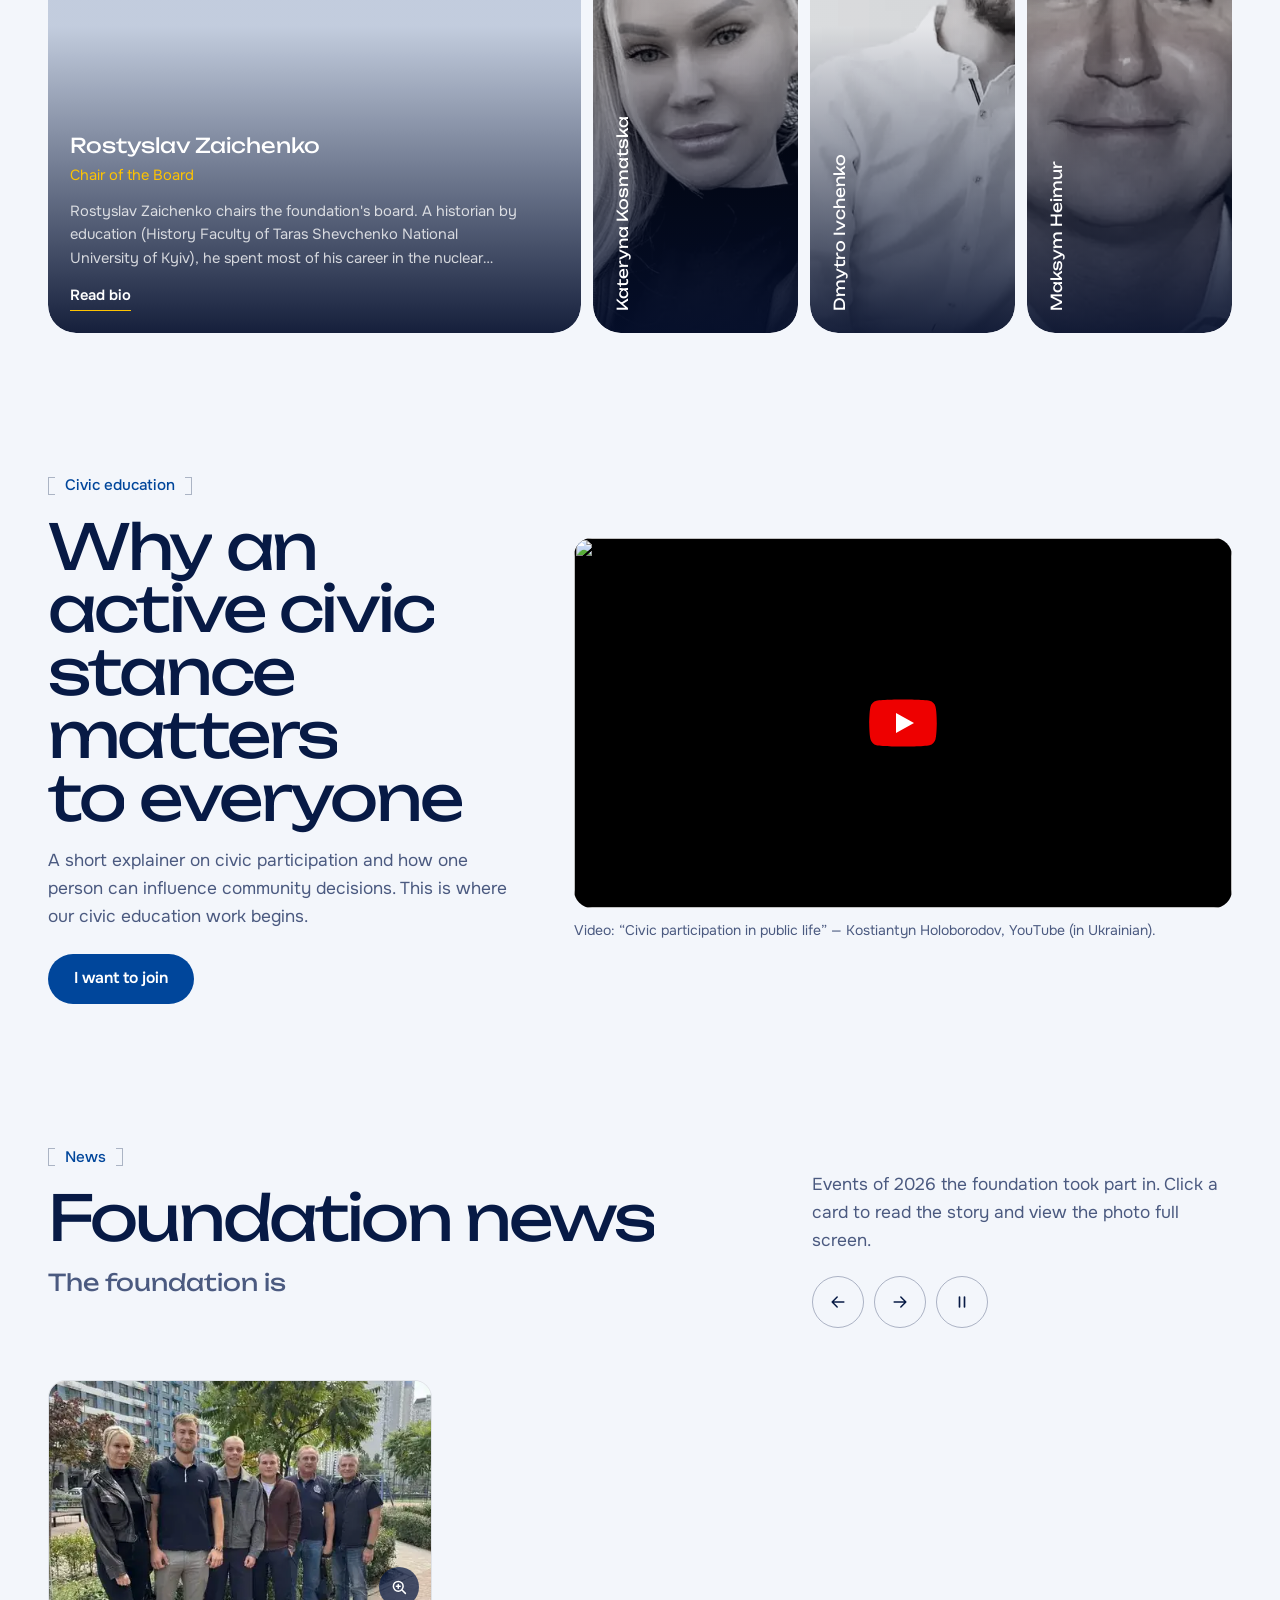
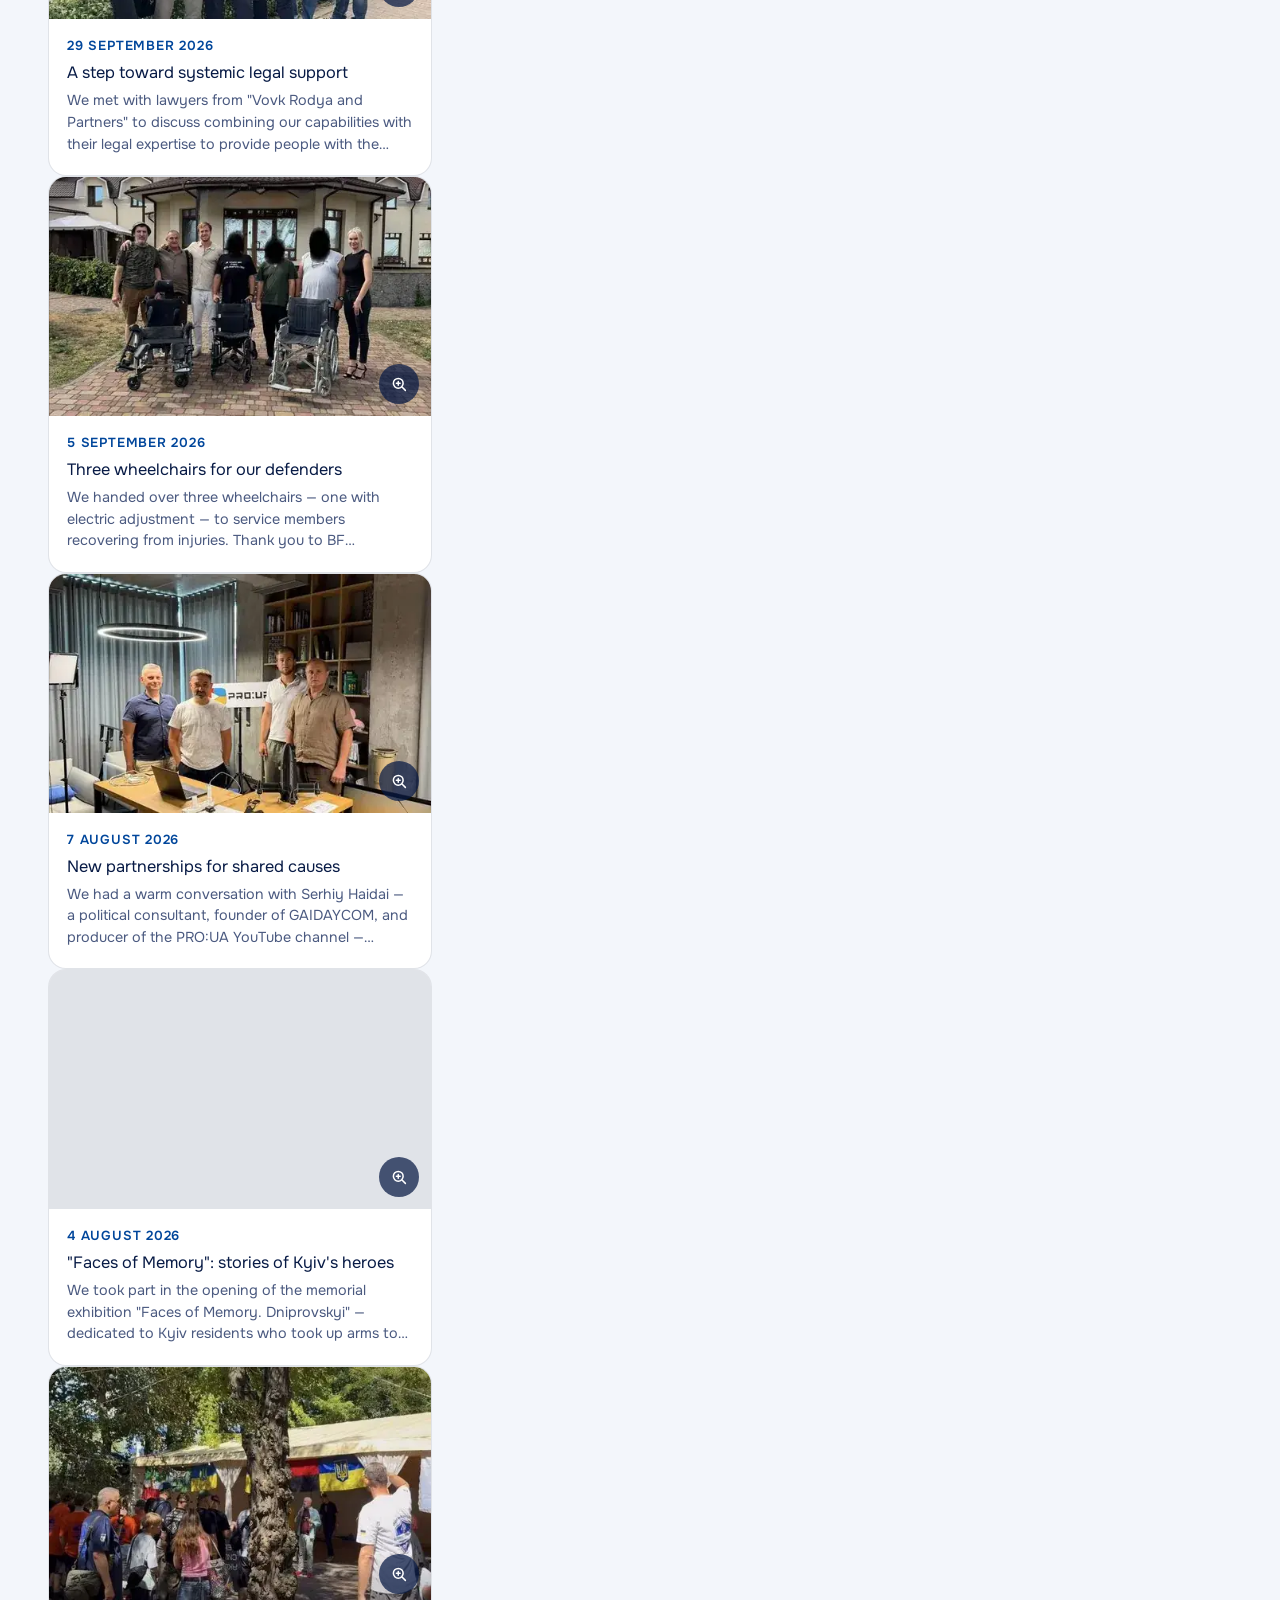
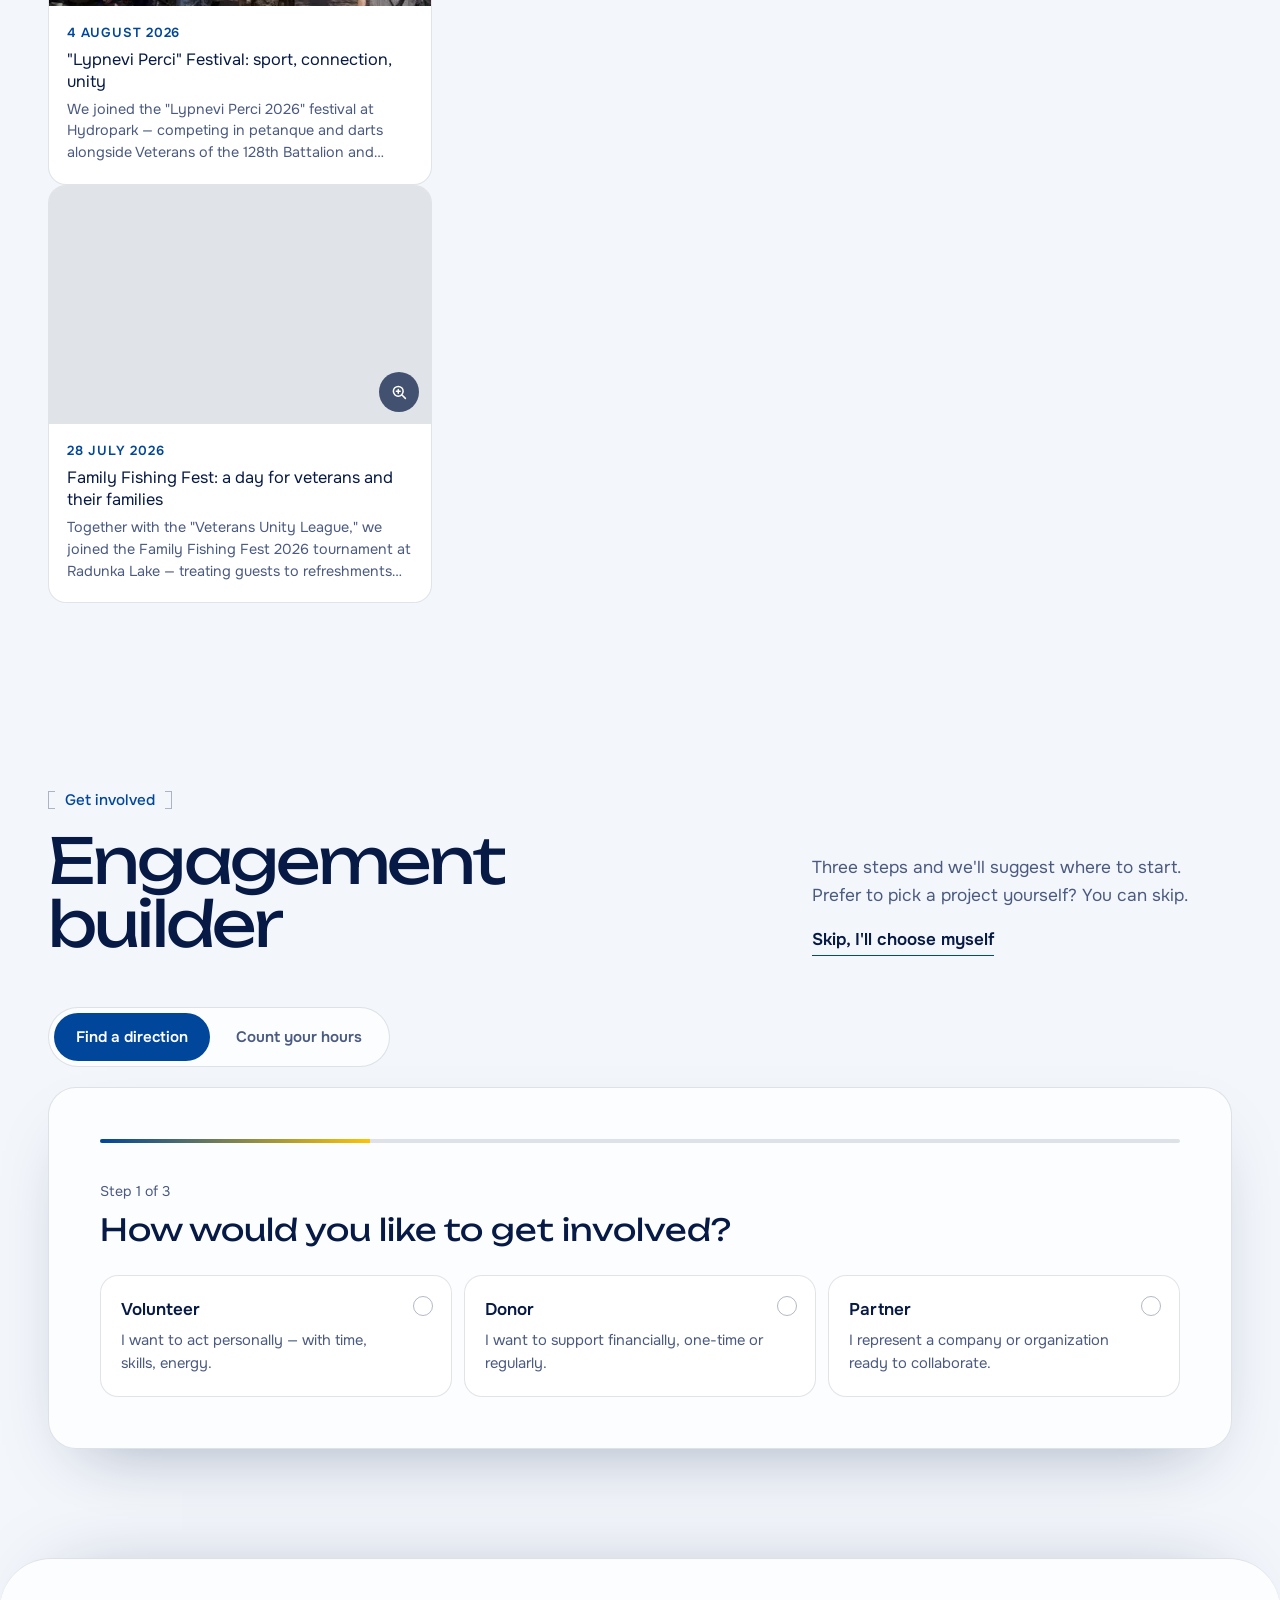
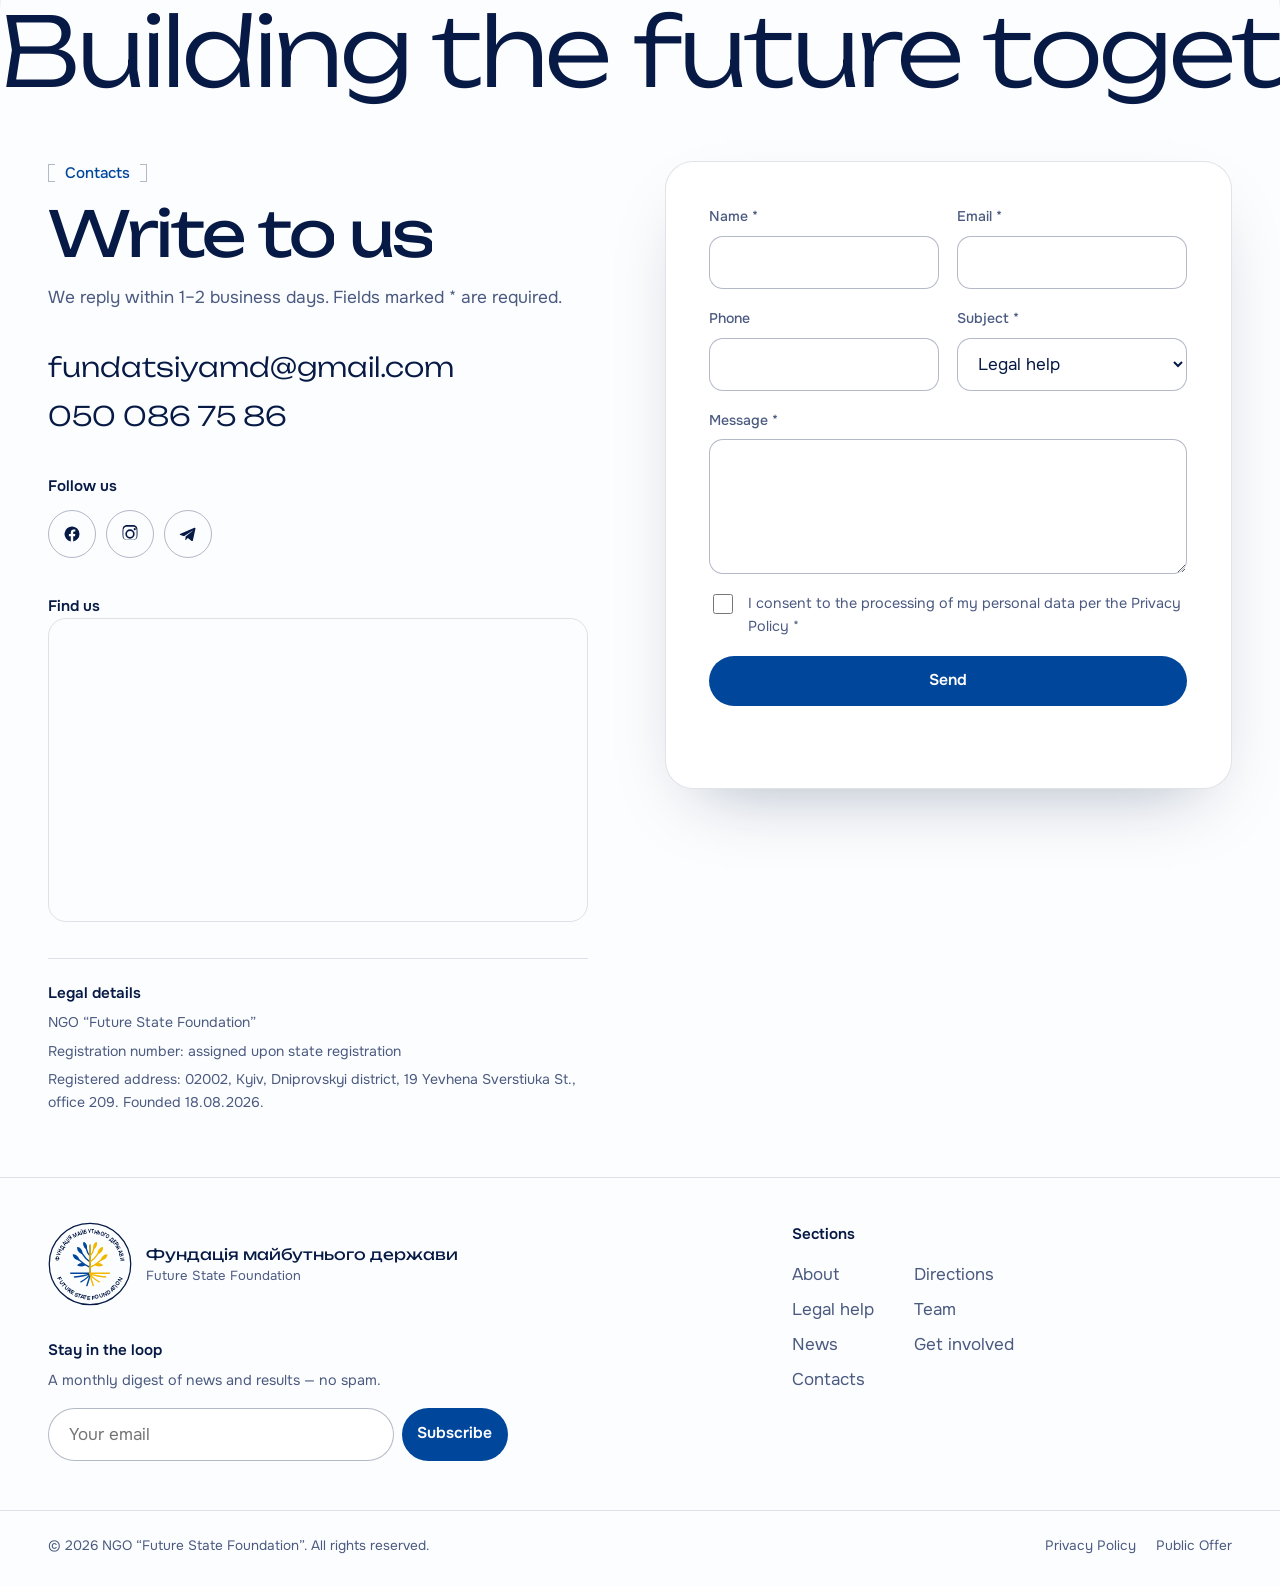
==== commit 7802840d: "feat(hero): чіткий перший екран — текст + картка з фото, без тремтіння - Hero: заголовок, кнопки й ф" ====
--- a/index.html
+++ b/index.html
@@ -89,7 +89,7 @@
 <link rel="stylesheet" href="assets/css/tailwind.css" />
 
 <!-- Перший кадр Hero — постер відео: вантажимо найпершим (LCP) -->
-<link rel="preload" as="image" fetchpriority="high" href="assets/media/hero-poster.webp" />
+<link rel="preload" as="image" fetchpriority="high" href="assets/img/hero/bg/7-team-yard.webp" imagesrcset="assets/img/hero/bg/7-team-yard@480w.webp 480w, assets/img/hero/bg/7-team-yard@800w.webp 800w, assets/img/hero/bg/7-team-yard.webp 1200w" imagesizes="(max-width: 860px) 92vw, 46vw" />
 </head>
 <body>
 <!-- Живий фон: м'які кольорові плями, крапкова сітка і листочки з логотипу.
@@ -182,41 +182,35 @@
 <main id="main-content">
 
   <!-- ============ HERO: фото на весь екран ============ -->
+  <!-- ============ HERO: текст ліворуч, фото праворуч ============
+       Фото — у картці приблизно свого реального розміру (найбільші оригінали ≈1200–1300 px),
+       а не на весь екран: так вони чіткі. Слайди лише плавно змінюються (opacity),
+       без «наїзду», паралаксу й відео — нічого не тремтить. -->
   <section class="hero" id="hero" aria-labelledby="hero-title">
     <div id="top"></div>
-    <div class="hero__sticky">
-      <div class="hero__frame" id="hero-frame" aria-hidden="true">
-        <div class="hero__media" id="hero-media">
-          <!-- МЕДІА (лаб. 7): нативне відео — перший кадр Hero. muted обов'язковий для автозапуску,
-               playsinline — iPhone не відкриває відео на весь екран, poster — кадр до завантаження -->
-          <!-- Лаб. 12: відео стартує з JS після події load (lab7-media.js): до того видно постер — це LCP,
-               і 0,5–1,3 МБ відео більше не конкурують за канал із CSS, шрифтами й скриптами першого екрана.
-               На смартфоні — версія 640×360 (463 КБ замість 1,3 МБ): атрибут media у <source>.
-               Друге фото (7-team-yard) більше не вантажиться з fetchpriority="high" — воно з'являється
-               лише через 5 с і конкурувало з постером відео (LCP); тепер — як решта слайдів, після load -->
-          <figure class="hero__slide is-active"><video loop muted playsinline preload="none" poster="assets/media/hero-poster.webp" width="1280" height="720" aria-hidden="true" data-hero-video><source src="assets/media/hero-loop-mobile.webm" type="video/webm" media="(max-width: 767px)" /><source src="assets/media/hero-loop-mobile.mp4" type="video/mp4" media="(max-width: 767px)" /><source src="assets/media/hero-loop.webm" type="video/webm" /><source src="assets/media/hero-loop.mp4" type="video/mp4" /></video></figure>
-          <figure class="hero__slide"><img src="[data-uri]" data-src="assets/img/hero/bg/7-team-yard.webp" data-srcset="assets/img/hero/bg/7-team-yard@480w.webp 480w, assets/img/hero/bg/7-team-yard@800w.webp 800w, assets/img/hero/bg/7-team-yard.webp 1200w" data-sizes="100vw" alt="" /></figure>
-          <figure class="hero__slide"><img src="[data-uri]" data-src="assets/img/hero/bg/8-team-office.webp" data-srcset="assets/img/hero/bg/8-team-office@480w.webp 480w, assets/img/hero/bg/8-team-office@800w.webp 800w, assets/img/hero/bg/8-team-office.webp 1200w" data-sizes="100vw" alt="" /></figure>
-          <figure class="hero__slide"><img src="[data-uri]" data-src="assets/img/hero/bg/2-wheelchairs.webp" data-srcset="assets/img/hero/bg/2-wheelchairs@480w.webp 480w, assets/img/hero/bg/2-wheelchairs@800w.webp 800w, assets/img/hero/bg/2-wheelchairs.webp 952w" data-sizes="100vw" alt="" /></figure>
-          <figure class="hero__slide"><img src="[data-uri]" data-src="assets/img/hero/bg/1-lawyers.webp" data-srcset="assets/img/hero/bg/1-lawyers@480w.webp 480w, assets/img/hero/bg/1-lawyers@800w.webp 800w, assets/img/hero/bg/1-lawyers.webp 952w" data-sizes="100vw" alt="" /></figure>
-        </div>
-        <div class="hero__shade" id="hero-shade"></div>
-      </div>
-
+    <div class="container hero__grid">
       <div class="hero__content">
+        <p class="hero__eyebrow" data-i18n="hero.eyebrow">Фундація майбутнього держави</p>
         <h1 id="hero-title" class="hero__title" data-i18n="hero.title">Ми не чекаємо на державу майбутнього — ми її будуємо вже сьогодні</h1>
         <p class="hero__subtitle" data-i18n="hero.subtitle">Об'єднуємо активних людей, локальні ініціативи та експертну аналітику, щоб реформи ставали реальністю, а не обіцянками.</p>
         <div class="hero__actions">
           <a href="#join" class="btn btn-primary" data-magnetic data-i18n="hero.ctaPrimary">Долучитися</a>
-          <a href="#directions" class="btn btn-glass" data-magnetic data-i18n="hero.ctaSecondary">Наші напрями</a>
-        </div>
-      </div>
-
-      <!-- Скляні віджети з фактами (як «панелі керування» в референсі) -->
-      <div class="hero__widgets" id="hero-stats" role="group" aria-label="Ключові факти про фундацію"></div>
-
-      <div class="hero__dots" id="hero-dots"></div>
-      <p class="hero__hint" aria-hidden="true"><span data-i18n="hero.scrollHint">Гортайте</span><span class="hero__hint-line"></span></p>
+          <a href="#directions" class="btn btn-outline" data-magnetic data-i18n="hero.ctaSecondary">Наші напрями</a>
+        </div>
+        <div class="hero__stats" id="hero-stats" role="group" aria-label="Ключові факти про фундацію"></div>
+      </div>
+
+      <div class="hero__visual">
+        <div class="hero__frame" id="hero-frame" aria-hidden="true">
+          <div class="hero__media" id="hero-media">
+          <figure class="hero__slide is-active"><img src="assets/img/hero/bg/7-team-yard.webp" srcset="assets/img/hero/bg/7-team-yard@480w.webp 480w, assets/img/hero/bg/7-team-yard@800w.webp 800w, assets/img/hero/bg/7-team-yard.webp 1200w" sizes="(max-width: 860px) 92vw, 46vw" width="1200" height="675" alt="" fetchpriority="high" decoding="async" /></figure>
+          <figure class="hero__slide"><img src="[data-uri]" data-src="assets/img/hero/bg/8-team-office.webp" data-srcset="assets/img/hero/bg/8-team-office@480w.webp 480w, assets/img/hero/bg/8-team-office@800w.webp 800w, assets/img/hero/bg/8-team-office.webp 1200w" data-sizes="(max-width: 860px) 92vw, 46vw" alt="" decoding="async" /></figure>
+          <figure class="hero__slide"><img src="[data-uri]" data-src="assets/img/news/6-fishingfest.webp" data-srcset="assets/img/news/6-fishingfest@480w.webp 480w, assets/img/news/6-fishingfest@800w.webp 800w, assets/img/news/6-fishingfest.webp 1297w" data-sizes="(max-width: 860px) 92vw, 46vw" alt="" decoding="async" /></figure>
+          <figure class="hero__slide"><img src="[data-uri]" data-src="assets/img/news/4-exhibition.webp" data-srcset="assets/img/news/4-exhibition@480w.webp 480w, assets/img/news/4-exhibition@800w.webp 800w, assets/img/news/4-exhibition.webp 1283w" data-sizes="(max-width: 860px) 92vw, 46vw" alt="" decoding="async" /></figure>
+          </div>
+        </div>
+        <div class="hero__dots" id="hero-dots"></div>
+      </div>
     </div>
   </section>
 
--- a/assets/css/style.css
+++ b/assets/css/style.css
@@ -988,40 +988,165 @@
 }
 
 /* ==========================================================================
-   HERO — фото на весь екран
-   Старт: фото відкривається шторкою знизу вгору й «наїжджає» з легкого
-   збільшення; слова слогану виїжджають по черзі, факти — збоку.
+   HERO — текст ліворуч, фото в картці праворуч
+   Фото показуються приблизно в реальному розмірі (не на весь екран), тому чіткі.
+   Зміна слайдів — лише прозорість, без масштабування й паралаксу: нічого не тремтить.
    ========================================================================== */
 .hero {
   position: relative;
-  height: 100vh;
-  height: 100svh;
-  min-height: 560px;
-}
-.hero__sticky {
+  padding-block: calc(var(--header-h) + clamp(28px, 5vh, 64px)) clamp(32px, 5vh, 64px);
+  min-height: min(100vh, 920px);
+  min-height: min(100svh, 920px);
+  display: grid;
+  align-items: center;
+}
+.hero__grid {
+  display: grid;
+  grid-template-columns: minmax(0, 0.95fr) minmax(0, 1.15fr);
+  gap: clamp(28px, 4vw, 64px);
+  align-items: center;
+}
+.hero__eyebrow {
+  display: inline-flex;
+  align-items: center;
+  gap: 10px;
+  margin-bottom: 18px;
+  font-size: 0.95rem;
+  font-weight: 600;
+  color: var(--accent);
+}
+/* Прапорець-маркер перед назвою */
+.hero__eyebrow::before {
+  content: "";
+  width: 22px;
+  height: 14px;
+  border-radius: 3px;
+  background: linear-gradient(var(--brand-blue) 0 50%, var(--brand-yellow) 50% 100%);
+}
+.hero__title {
+  font-family: var(--font-display);
+  font-weight: 400;
+  font-size: clamp(2rem, 4.1vw, 3.9rem);
+  line-height: 1.04;
+  letter-spacing: -0.035em;
+  text-wrap: balance;
+}
+.hero__title .sw > span {
+  transition: transform 1s var(--ease-out);
+  transition-delay: calc(0.35s + var(--w, 0) * 50ms);
+}
+.js:not(.is-loaded) .hero__title .sw > span {
+  transform: translateY(110%);
+}
+.hero__subtitle {
+  margin-top: 20px;
+  max-width: 50ch;
+  font-size: clamp(1rem, 1.25vw, 1.12rem);
+  color: var(--muted);
+}
+.hero__actions {
+  margin-top: 28px;
+  display: flex;
+  flex-wrap: wrap;
+  gap: 12px;
+}
+.hero__subtitle,
+.hero__actions,
+.hero__stats {
+  transition: opacity 0.8s ease, transform 1s var(--ease-out);
+}
+.hero__subtitle {
+  transition-delay: 0.7s;
+}
+.hero__actions {
+  transition-delay: 0.85s;
+}
+.hero__stats {
+  transition-delay: 1s;
+}
+.js:not(.is-loaded) .hero__subtitle,
+.js:not(.is-loaded) .hero__actions,
+.js:not(.is-loaded) .hero__stats {
+  opacity: 0;
+  transform: translateY(20px);
+}
+
+/* Факти рядком під кнопками, розділені тонкими лініями */
+.hero__stats {
+  margin-top: clamp(28px, 4vh, 44px);
+  display: grid;
+  grid-template-columns: repeat(3, minmax(0, 1fr));
+  border-top: 1px solid var(--line);
+}
+.widget {
+  padding: 18px 16px 0 0;
+}
+.widget + .widget {
+  padding-left: 18px;
+  border-left: 1px solid var(--line);
+}
+.widget__value {
+  font-family: var(--font-display);
+  font-weight: 400;
+  font-size: clamp(1.5rem, 2.4vw, 2.1rem);
+  line-height: 1;
+  color: var(--accent);
+  font-variant-numeric: tabular-nums;
+}
+.widget__label {
+  margin-top: 8px;
+  font-size: 0.86rem;
+  line-height: 1.35;
+  color: var(--muted);
+}
+.widget__bar {
+  display: none;
+}
+
+/* Картка з фото: жовто-синя «підкладка» зі зсувом — статична, без анімації */
+.hero__visual {
   position: relative;
-  height: 100%;
+  padding: 0 0 18px 18px;
+}
+.hero__visual::before {
+  content: "";
+  position: absolute;
+  left: 0;
+  bottom: 0;
+  width: 62%;
+  height: 70%;
+  border-radius: var(--radius-l);
+  background: linear-gradient(135deg, var(--brand-blue), #0a5bc4);
+}
+.hero__visual::after {
+  content: "";
+  position: absolute;
+  right: -10px;
+  top: -14px;
+  width: 34%;
+  height: 34%;
+  border-radius: var(--radius-l);
+  background: var(--brand-yellow);
+  z-index: -1;
+}
+.hero__frame {
+  position: relative;
+  aspect-ratio: 3 / 2;
+  border-radius: var(--radius-l);
   overflow: hidden;
-}
-.hero__frame {
+  background: var(--bg-3);
+  box-shadow: 0 40px 80px -40px rgba(7, 26, 69, 0.55);
+}
+.hero__media {
   position: absolute;
   inset: 0;
-  overflow: hidden;
-  background: var(--bg-3);
-}
-/* Невеликий запас зверху — фото під час скролу їде вниз (паралакс).
-   Чим менший запас, тим менше браузер збільшує фото — тим воно чіткіше */
-.hero__media {
-  position: absolute;
-  inset: -6% 0 0 0;
-  will-change: transform;
 }
 .hero__slide {
   position: absolute;
   inset: 0;
   margin: 0;
   opacity: 0;
-  transition: opacity 1.4s ease;
+  transition: opacity 1.1s ease;
 }
 .hero__slide.is-active {
   opacity: 1;
@@ -1030,166 +1155,37 @@
   width: 100%;
   height: 100%;
   object-fit: cover;
-  object-position: 50% 30%;
-}
-.hero__shade {
-  position: absolute;
-  inset: 0;
-  background: linear-gradient(180deg, rgba(5, 15, 44, 0.55) 0%, rgba(5, 15, 44, 0) 22%),
-    linear-gradient(18deg, rgba(5, 15, 44, 0.92) 10%, rgba(5, 15, 44, 0.45) 46%, rgba(5, 15, 44, 0.05) 78%);
-}
+  object-position: 50% 40%;
+}
+/* Поява картки — одна шторка знизу вгору (лише при першому відкритті з прелоадером) */
 .js:not(.is-loaded) .hero__frame {
-  clip-path: inset(100% 0 0 0);
+  clip-path: inset(100% 0 0 0 round var(--radius-l));
 }
 .is-loaded .hero__frame {
-  animation: hero-reveal 1.25s var(--ease-in-out) backwards;
-}
-/* Лаб. 12: без прелоадера (смартфон або повторний візит) Hero показуємо одразу з першим
-   малюванням. Раніше кадр був прихований clip-path, доки app.js не виконається повністю,
-   і LCP (постер відео) чекав на весь JavaScript. «Розкриття» лишилось продовженням прелоадера */
+  animation: hero-reveal 1s var(--ease-in-out) 0.15s backwards;
+}
 .js.no-preloader .hero__frame {
   clip-path: none;
   animation: none;
 }
 @keyframes hero-reveal {
   from {
-    clip-path: inset(100% 0 0 0 round 0 0 48px 48px);
+    clip-path: inset(100% 0 0 0 round var(--radius-l));
   }
   to {
-    clip-path: inset(0 0 0 0 round 0);
-  }
-}
-.is-loaded .hero__slide.is-active img {
-  animation: hero-zoom 2.4s var(--ease-out) backwards;
-}
-@keyframes hero-zoom {
-  from {
-    scale: 1.08;
-    filter: saturate(0.3) brightness(1.15);
-  }
-}
-
-.hero__content {
-  position: absolute;
-  z-index: 2;
-  left: var(--gutter);
-  right: var(--gutter);
-  bottom: clamp(48px, 10vh, 110px);
-  max-width: 900px;
-  color: #fff;
-  will-change: transform, opacity;
-}
-.hero__title {
-  font-family: var(--font-display);
-  font-weight: 400;
-  font-size: clamp(2rem, 4.6vw, 4.4rem);
-  line-height: 1.04;
-  letter-spacing: -0.035em;
-  text-wrap: balance;
-}
-.hero__title .sw > span {
-  transition: transform 1s var(--ease-out);
-  transition-delay: calc(0.75s + var(--w, 0) * 55ms);
-}
-.js:not(.is-loaded) .hero__title .sw > span {
-  transform: translateY(110%);
-}
-.hero__subtitle {
-  margin-top: 22px;
-  max-width: 54ch;
-  font-size: clamp(1rem, 1.3vw, 1.15rem);
-  color: rgba(255, 255, 255, 0.86);
-}
-.hero__actions {
-  margin-top: 30px;
-  display: flex;
-  flex-wrap: wrap;
-  gap: 12px;
-}
-.hero__subtitle,
-.hero__actions,
-.hero__dots {
-  transition: opacity 0.8s ease, transform 1s var(--ease-out);
-}
-.hero__subtitle {
-  transition-delay: 1.2s;
-}
-.hero__actions {
-  transition-delay: 1.35s;
-}
-.hero__dots {
-  transition-delay: 1.6s;
-}
-.js:not(.is-loaded) .hero__subtitle,
-.js:not(.is-loaded) .hero__actions,
-.js:not(.is-loaded) .hero__dots {
-  opacity: 0;
-  transform: translateY(24px);
-}
-
-/* Факти — напівпрозорі «панелі» над фото */
-.hero__widgets {
-  position: absolute;
-  z-index: 2;
-  right: var(--gutter);
-  top: calc(var(--header-h) + 4vh);
-  display: grid;
-  gap: 12px;
-  width: min(270px, 26vw);
-  color: #fff;
-  will-change: transform, opacity;
-}
-.widget {
-  padding: 16px 18px;
-  border-radius: var(--radius-m);
-  background: rgba(7, 22, 62, 0.6);
-  border: 1px solid rgba(255, 255, 255, 0.18);
-  transition: opacity 0.8s ease, transform 1s var(--ease-out);
-  transition-delay: calc(1.25s + var(--i) * 120ms);
-}
-.js:not(.is-loaded) .widget {
-  opacity: 0;
-  transform: translateX(60px);
-}
-.widget__value {
-  font-family: var(--font-display);
-  font-weight: 400;
-  font-size: 1.9rem;
-  line-height: 1;
-  color: var(--brand-yellow);
-  font-variant-numeric: tabular-nums;
-}
-.widget__label {
-  margin-top: 8px;
-  font-size: 0.88rem;
-  color: rgba(255, 255, 255, 0.82);
-}
-.widget__bar {
-  margin-top: 12px;
-  height: 3px;
-  border-radius: 3px;
-  background: rgba(255, 255, 255, 0.16);
-  overflow: hidden;
-}
-.widget__bar span {
-  display: block;
-  height: 100%;
-  background: linear-gradient(90deg, var(--brand-blue), var(--brand-yellow));
-  transform-origin: 0 50%;
-  transition: transform 1.4s var(--ease-out);
-  transition-delay: calc(1.6s + var(--i) * 120ms);
-}
-.js:not(.is-loaded) .widget__bar span {
-  transform: scaleX(0);
-}
-
+    clip-path: inset(0 0 0 0 round var(--radius-l));
+  }
+}
 .hero__dots {
   position: absolute;
   z-index: 2;
-  right: var(--gutter);
-  bottom: clamp(48px, 10vh, 110px);
+  right: 18px;
+  bottom: 30px;
   display: flex;
-  gap: 8px;
+  gap: 4px;
+  padding: 4px 8px;
+  border-radius: 999px;
+  background: rgba(7, 26, 69, 0.55);
 }
 .hero__dots button {
   width: 26px;
@@ -1202,53 +1198,13 @@
   width: 8px;
   height: 8px;
   border-radius: 50%;
-  border: 1px solid rgba(255, 255, 255, 0.7);
+  border: 1px solid rgba(255, 255, 255, 0.8);
   transition: background-color 0.3s, transform 0.3s;
 }
 .hero__dots button.is-active::after {
   background: var(--brand-yellow);
   border-color: var(--brand-yellow);
   transform: scale(1.3);
-}
-.hero__hint {
-  position: absolute;
-  z-index: 2;
-  left: 50%;
-  bottom: 22px;
-  translate: -50% 0;
-  display: grid;
-  justify-items: center;
-  gap: 8px;
-  font-size: 0.78rem;
-  color: rgba(255, 255, 255, 0.7);
-  transition: opacity 0.4s;
-}
-.hero.is-scrolled .hero__hint,
-.js:not(.is-loaded) .hero__hint {
-  opacity: 0;
-}
-.hero__hint-line {
-  width: 1px;
-  height: 36px;
-  background: linear-gradient(rgba(255, 255, 255, 0.8), transparent);
-  transform-origin: top;
-  animation: hint 2s var(--ease-in-out) infinite;
-}
-@keyframes hint {
-  0% {
-    transform: scaleY(0);
-  }
-  50% {
-    transform: scaleY(1);
-    transform-origin: top;
-  }
-  51% {
-    transform-origin: bottom;
-  }
-  100% {
-    transform: scaleY(0);
-    transform-origin: bottom;
-  }
 }
 
 /* ==========================================================================
@@ -2886,56 +2842,29 @@
     font-size: 0.62rem;
   }
 
-  /* Hero на телефоні: фото займає верхню частину (так воно не збільшується
-     в рази й лишається чітким), нижче — слоган на темно-синьому */
-  .hero__frame {
-    background: #071a45;
-  }
-  .hero__media {
-    inset: 0 0 auto 0;
-    height: 66%;
-  }
-  .hero__slide img {
-    object-position: 50% 30%;
-  }
-  .hero__shade {
-    background: linear-gradient(180deg, rgba(7, 26, 69, 0.55) 0%, rgba(7, 26, 69, 0) 24%, rgba(7, 26, 69, 0) 34%, #071a45 66%);
-  }
-  /* Hero: факти рядком угорі, слоган унизу */
-  .hero__widgets {
-    left: var(--gutter);
-    right: var(--gutter);
-    width: auto;
-    top: calc(var(--header-h) + 10px);
-    grid-template-columns: repeat(3, minmax(0, 1fr));
-    gap: 8px;
+  /* Hero на телефоні: текст, потім фото на всю ширину (390 px × 3 ≈ ширина оригіналу — чітко) */
+  .hero {
+    min-height: 0;
+    padding-block: calc(var(--header-h) + 20px) 24px;
+  }
+  .hero__grid {
+    grid-template-columns: 1fr;
+    gap: 28px;
+  }
+  .hero__visual {
+    padding: 0 0 12px 12px;
+  }
+  .hero__visual::after {
+    display: none;
   }
   .widget {
-    padding: 10px 12px;
-  }
-  .js:not(.is-loaded) .widget {
-    transform: translateY(-20px);
-  }
-  .widget__value {
-    font-size: 1.25rem;
+    padding-right: 8px;
+  }
+  .widget + .widget {
+    padding-left: 12px;
   }
   .widget__label {
-    font-size: 0.72rem;
-    line-height: 1.3;
-  }
-  .widget__bar {
-    display: none;
-  }
-  .hero__content {
-    bottom: 70px;
-  }
-  .hero__dots {
-    bottom: 18px;
-    left: var(--gutter);
-    right: auto;
-  }
-  .hero__hint {
-    display: none;
+    font-size: 0.78rem;
   }
 
   .values li {
@@ -3121,11 +3050,6 @@
   }
 }
 
-@media (max-width: 860px) and (max-height: 640px) {
-  .hero__subtitle {
-    display: none;
-  }
-}
 
 /* ---------------- Reduced motion ---------------- */
 @media (prefers-reduced-motion: reduce) {
--- a/assets/css/media.css
+++ b/assets/css/media.css
@@ -1,5 +1,5 @@
 /* =====================================================================
-   Лаб. 7 — медіаблоки лендингу (відео-фон Hero, YouTube, карта).
+   Лаб. 7 — медіаблоки лендингу (YouTube, карта).
    Компонування — утиліти Tailwind з префіксом tw- (preflight вимкнено, щоб не
    ламати основний style.css). Тут лише спільні значення — CSS-змінні (DRY).
    ===================================================================== */
@@ -21,13 +21,6 @@
   border: 0; /* радіус дає контейнер: overflow-hidden + tw-rounded-[var(--media-radius)] */
 }
 
-/* Нативне відео — перший «слайд» Hero (поводиться як фото: на весь кадр) */
-.hero__slide video {
-  width: 100%;
-  height: 100%;
-  object-fit: cover;
-  object-position: 50% 30%;
-}
 
 .media-frame--map {
   max-width: none;
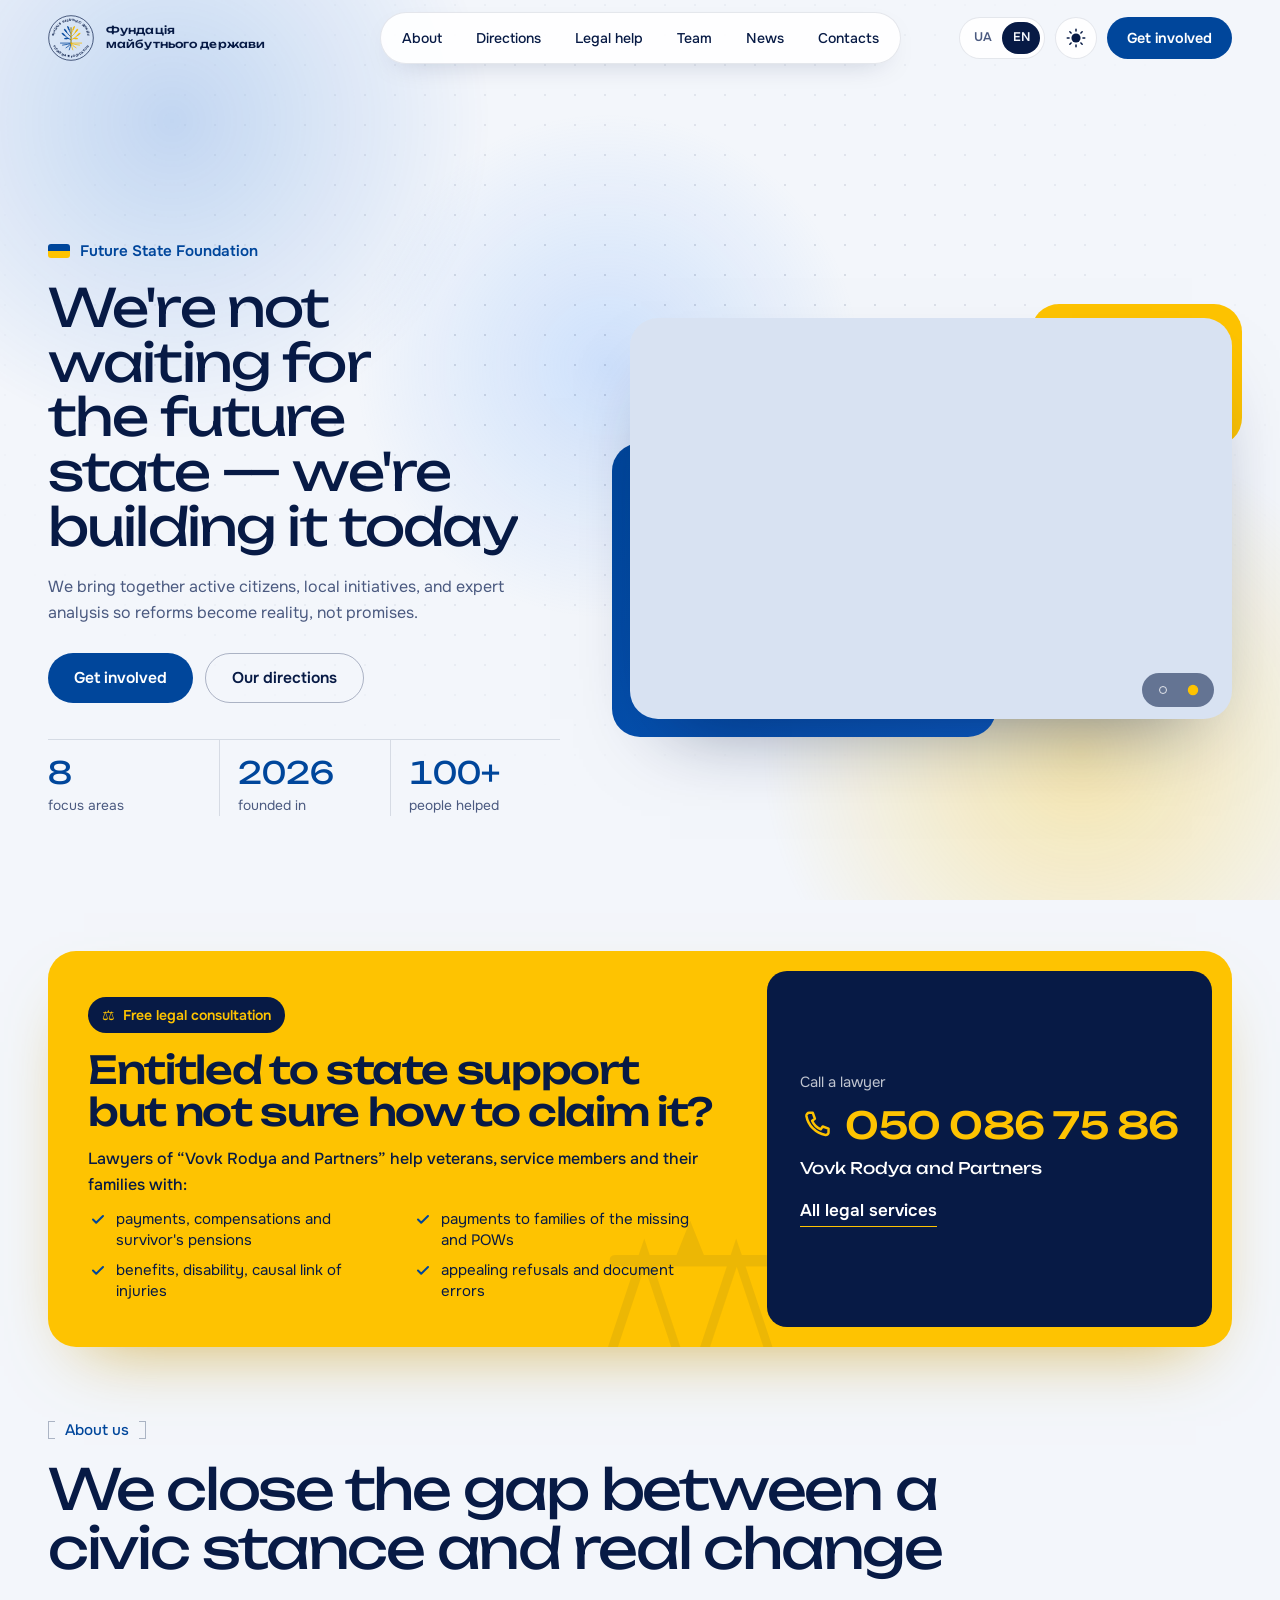
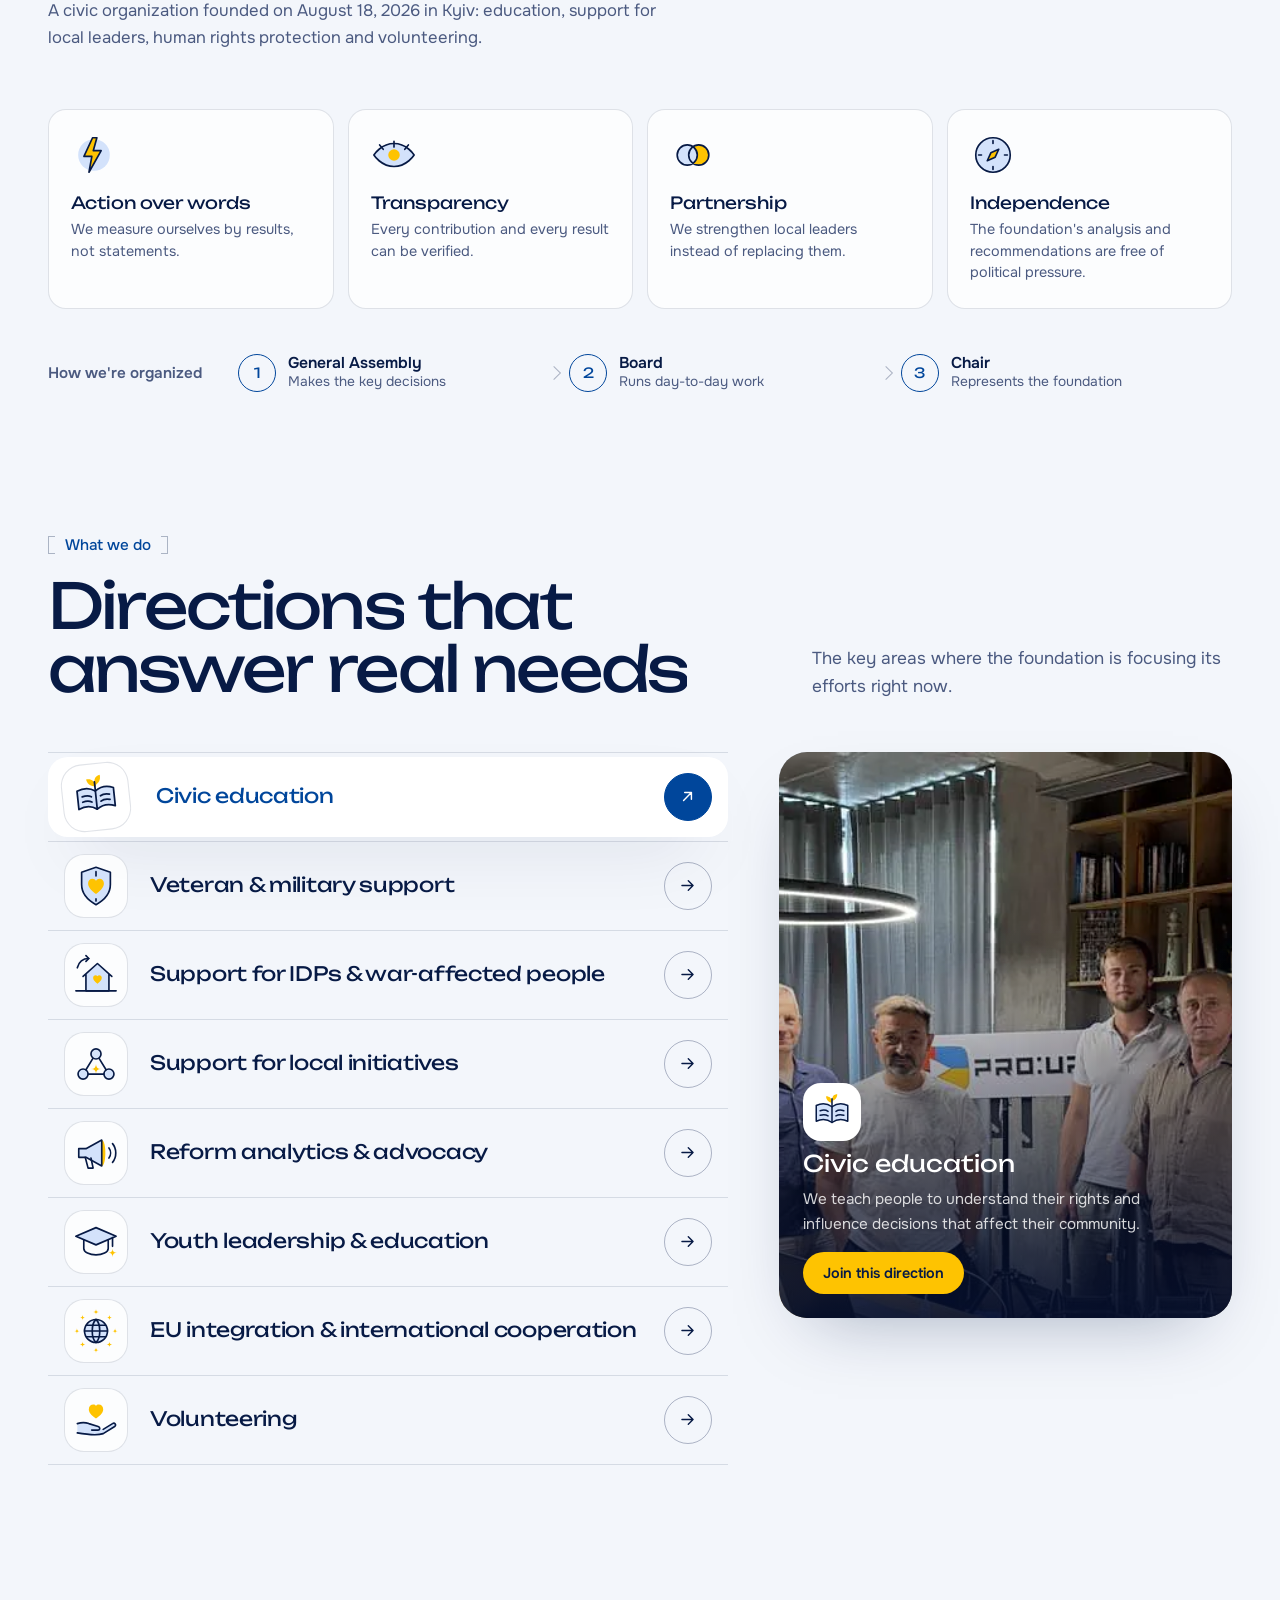
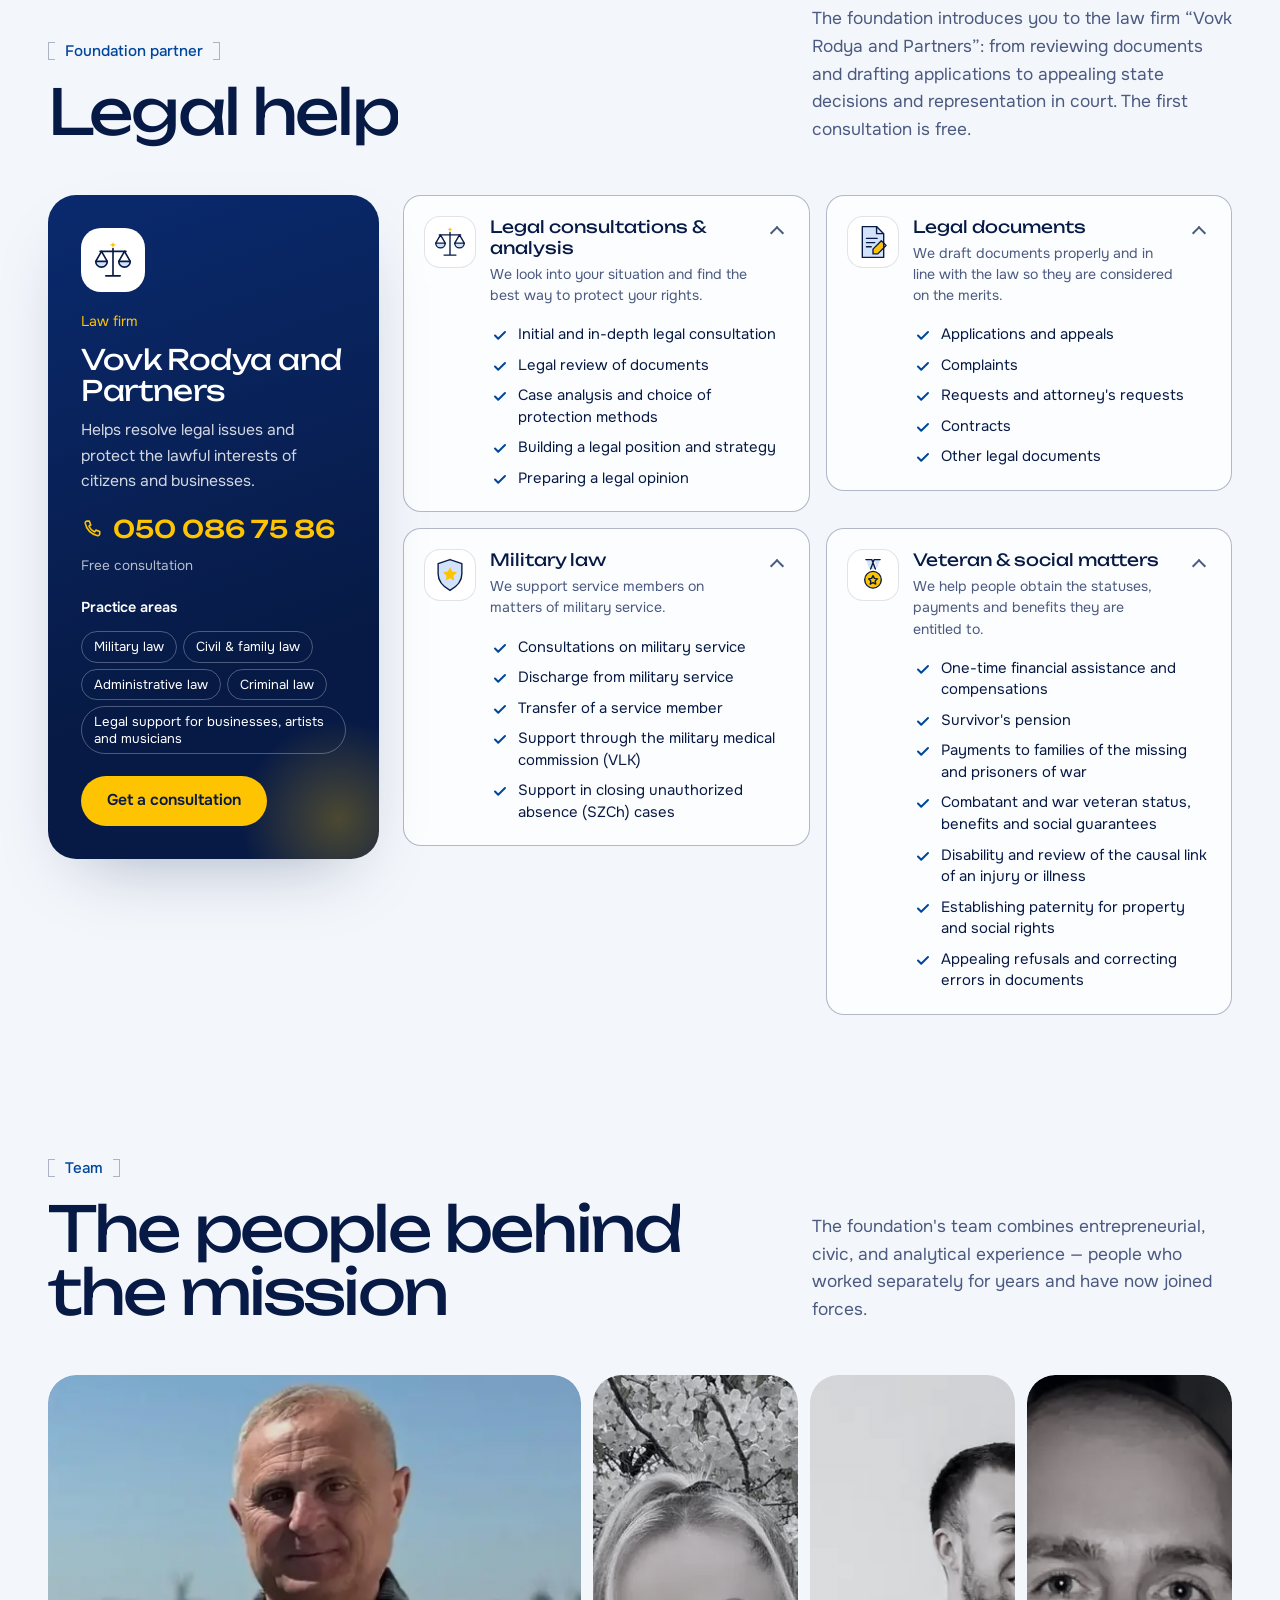
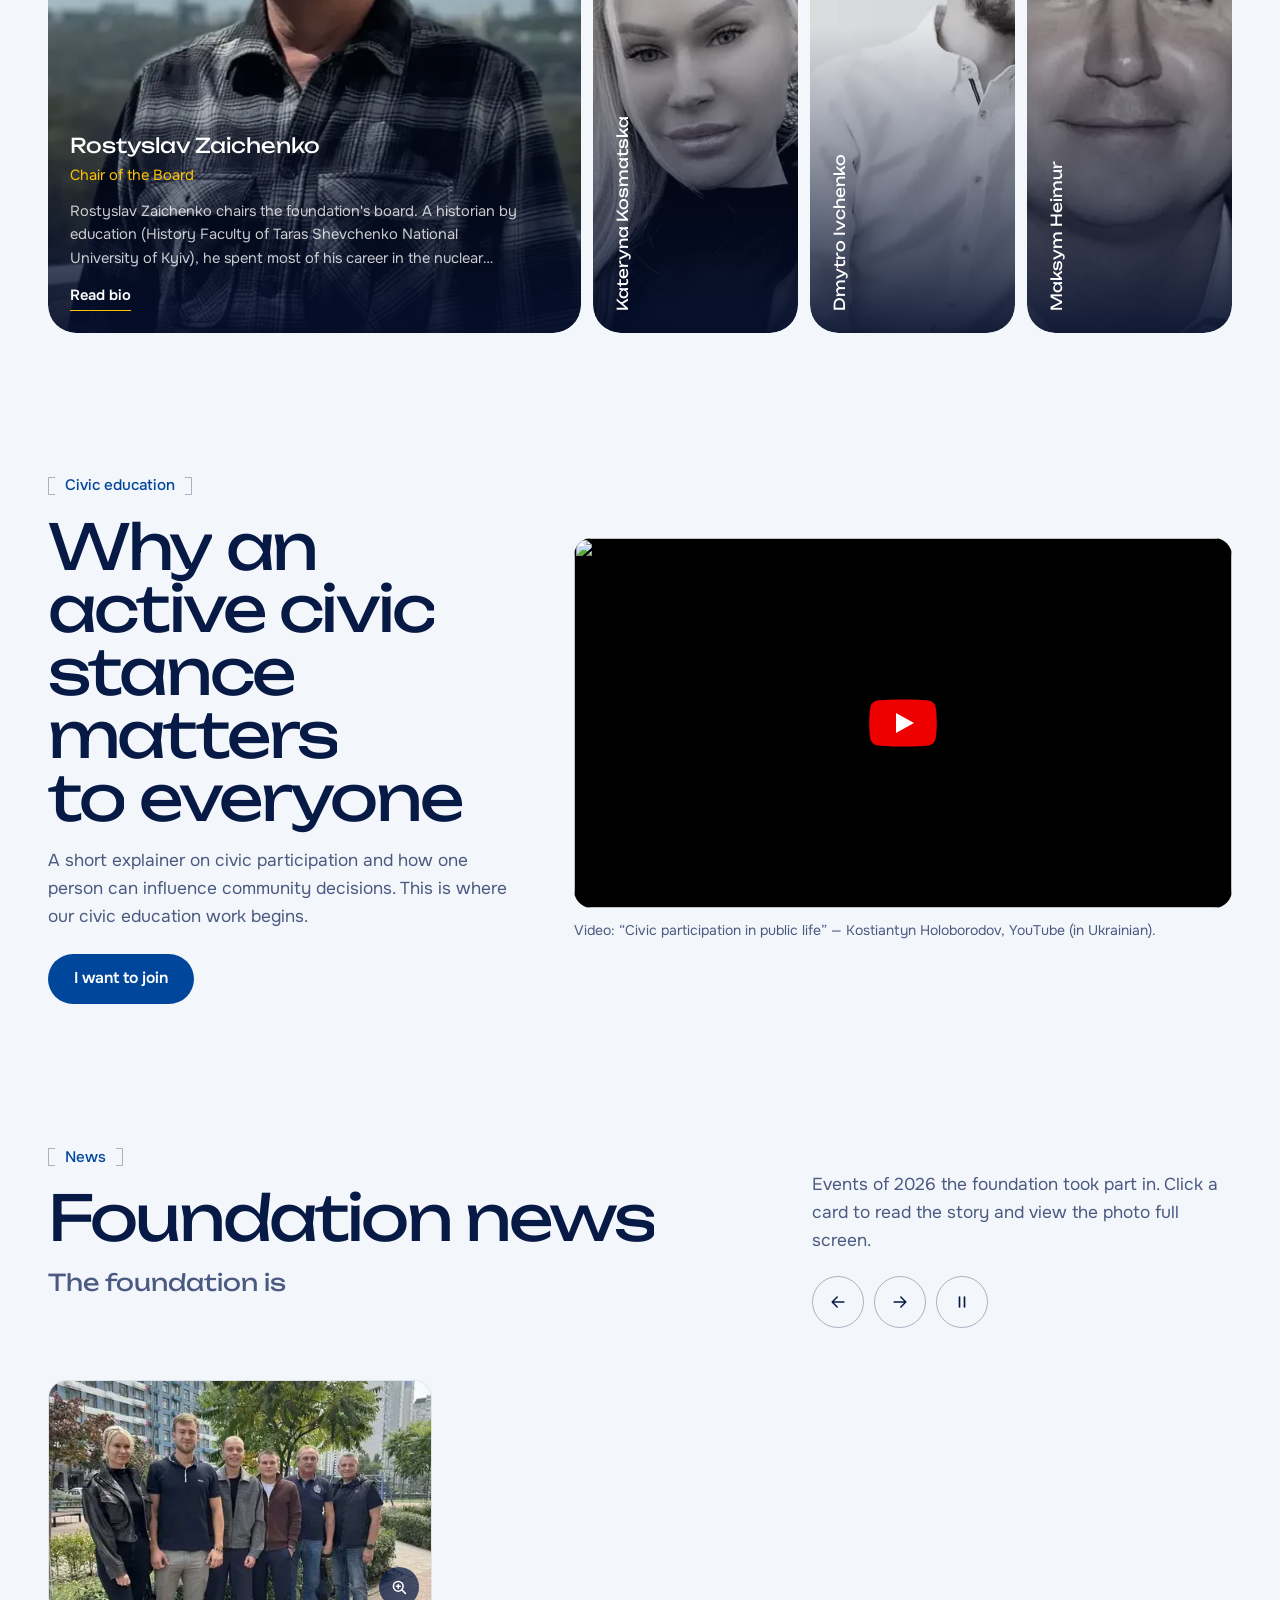
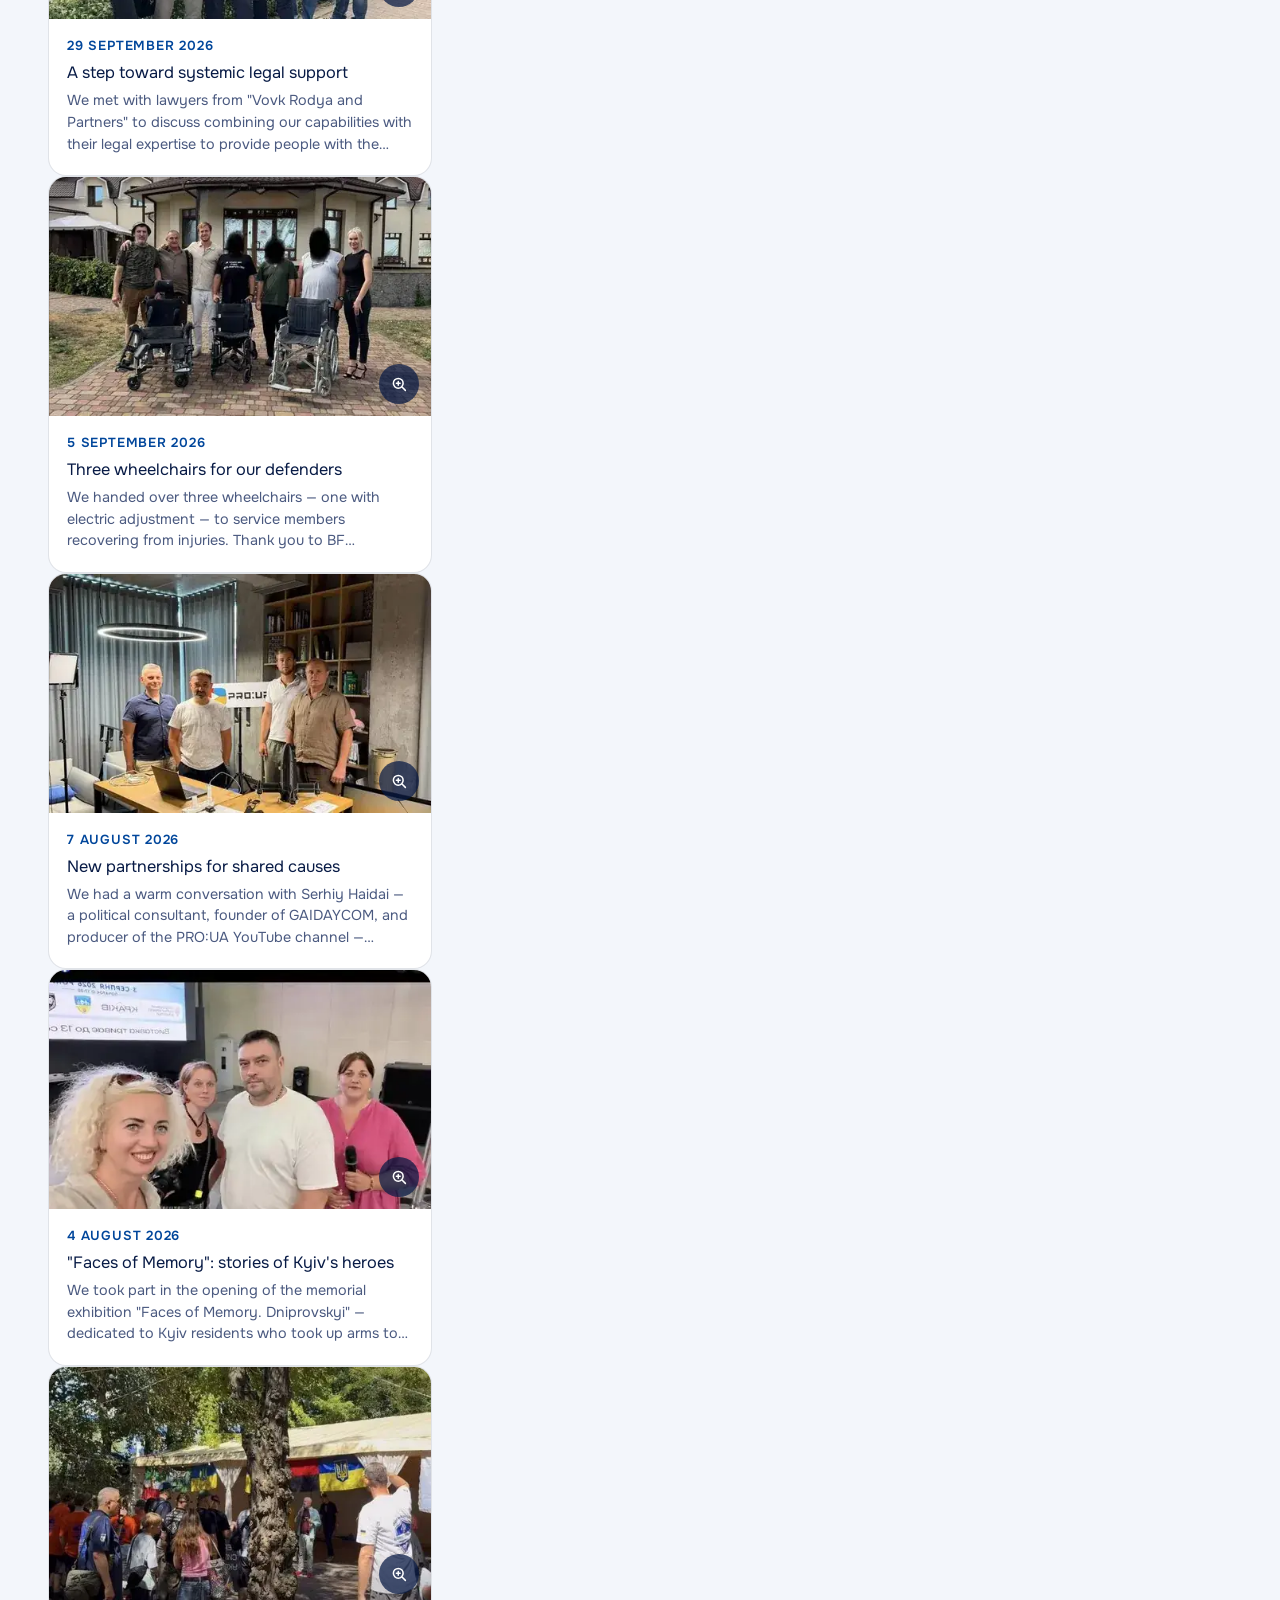
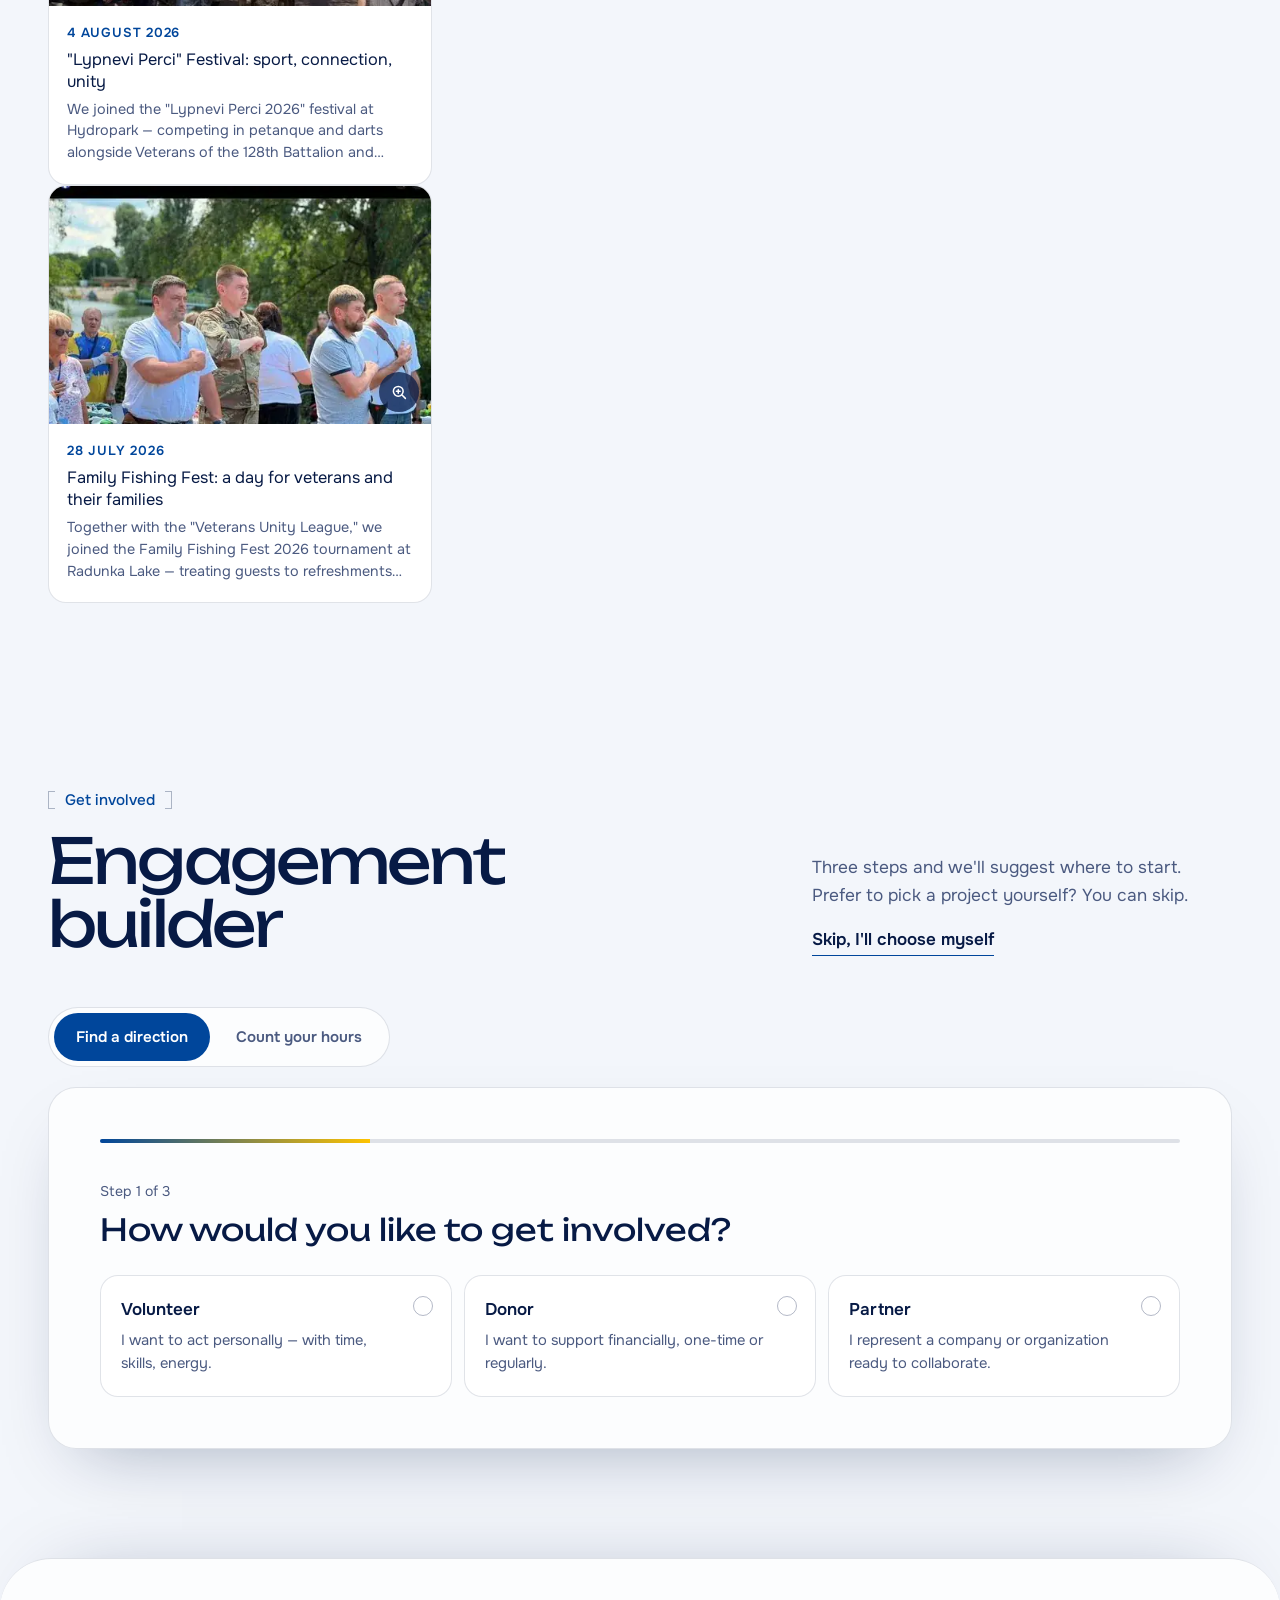
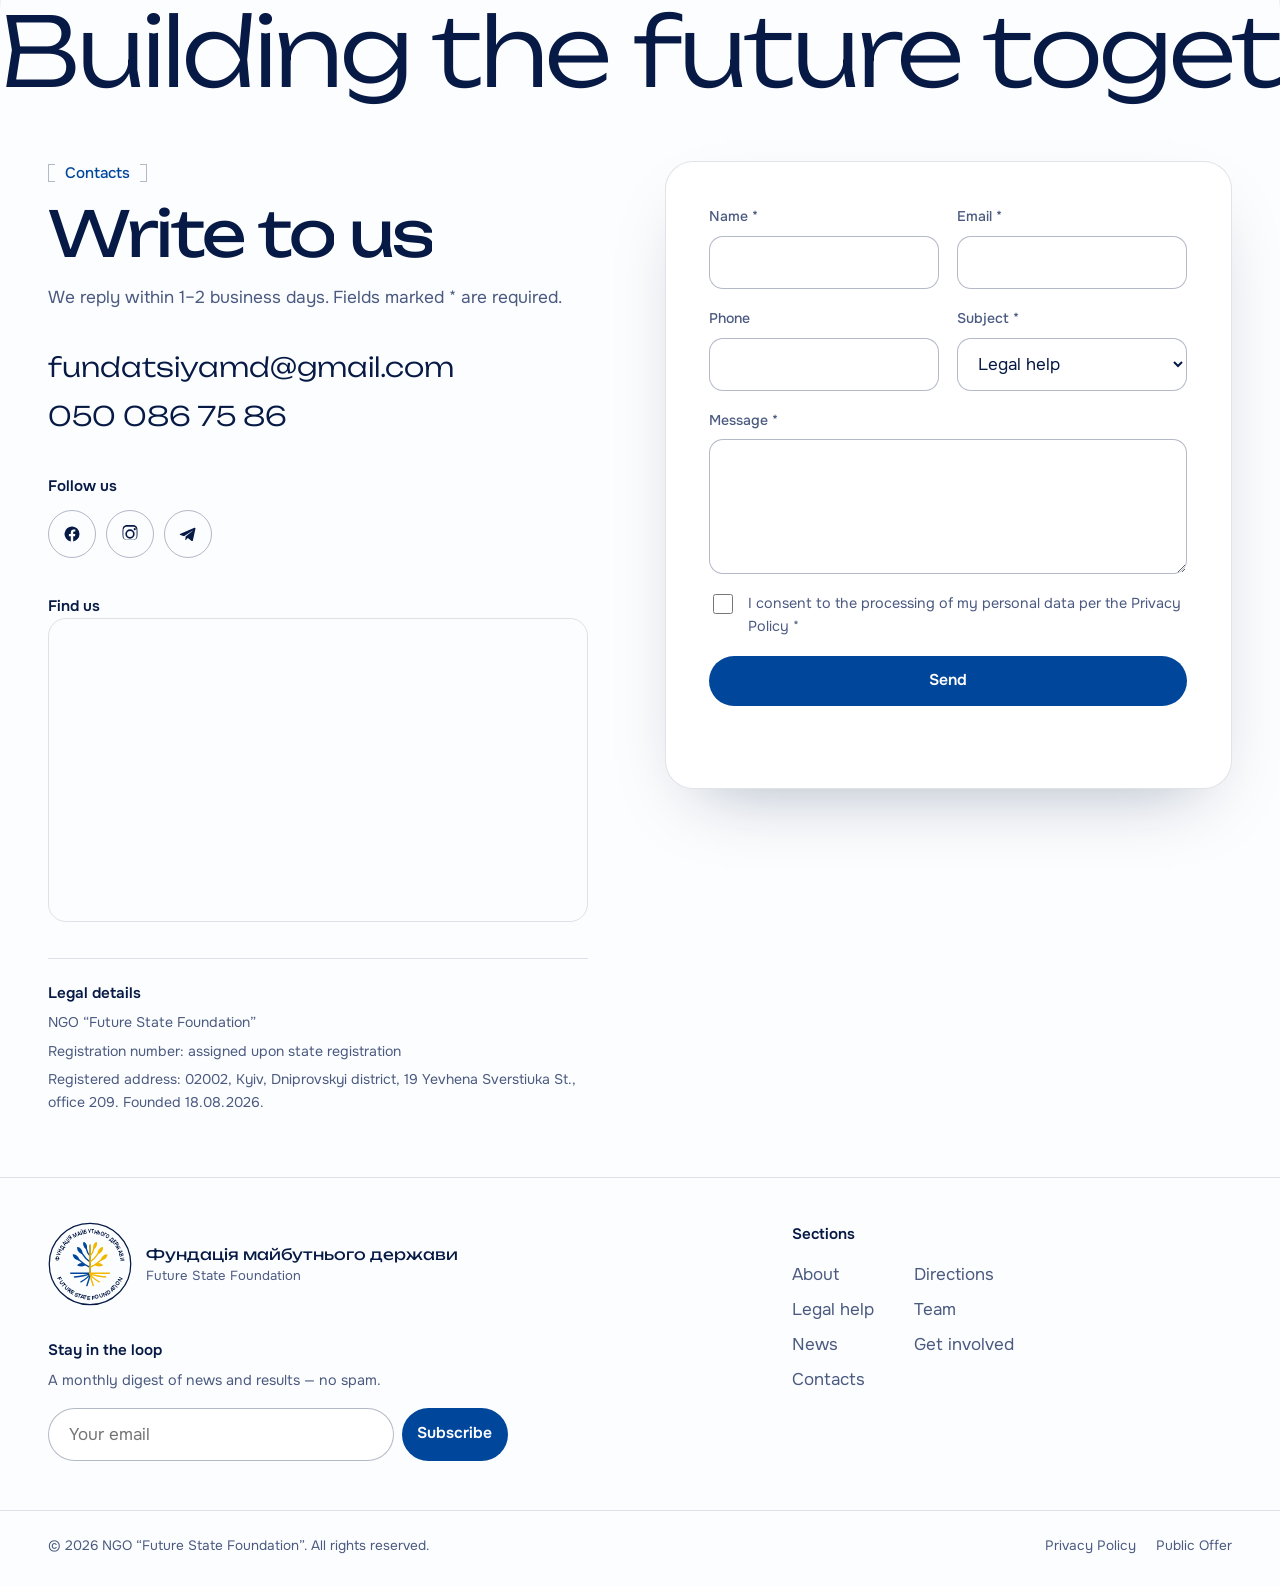
==== commit afb3a9d6: "feat(hero): лише 2 фото на першому екрані Co-Authored-By: Claude Opus 5.5 <noreply@anthropic.com> Cl" ====
--- a/index.html
+++ b/index.html
@@ -205,8 +205,6 @@
           <div class="hero__media" id="hero-media">
           <figure class="hero__slide is-active"><img src="assets/img/hero/bg/7-team-yard.webp" srcset="assets/img/hero/bg/7-team-yard@480w.webp 480w, assets/img/hero/bg/7-team-yard@800w.webp 800w, assets/img/hero/bg/7-team-yard.webp 1200w" sizes="(max-width: 860px) 92vw, 46vw" width="1200" height="675" alt="" fetchpriority="high" decoding="async" /></figure>
           <figure class="hero__slide"><img src="[data-uri]" data-src="assets/img/hero/bg/8-team-office.webp" data-srcset="assets/img/hero/bg/8-team-office@480w.webp 480w, assets/img/hero/bg/8-team-office@800w.webp 800w, assets/img/hero/bg/8-team-office.webp 1200w" data-sizes="(max-width: 860px) 92vw, 46vw" alt="" decoding="async" /></figure>
-          <figure class="hero__slide"><img src="[data-uri]" data-src="assets/img/news/6-fishingfest.webp" data-srcset="assets/img/news/6-fishingfest@480w.webp 480w, assets/img/news/6-fishingfest@800w.webp 800w, assets/img/news/6-fishingfest.webp 1297w" data-sizes="(max-width: 860px) 92vw, 46vw" alt="" decoding="async" /></figure>
-          <figure class="hero__slide"><img src="[data-uri]" data-src="assets/img/news/4-exhibition.webp" data-srcset="assets/img/news/4-exhibition@480w.webp 480w, assets/img/news/4-exhibition@800w.webp 800w, assets/img/news/4-exhibition.webp 1283w" data-sizes="(max-width: 860px) 92vw, 46vw" alt="" decoding="async" /></figure>
           </div>
         </div>
         <div class="hero__dots" id="hero-dots"></div>
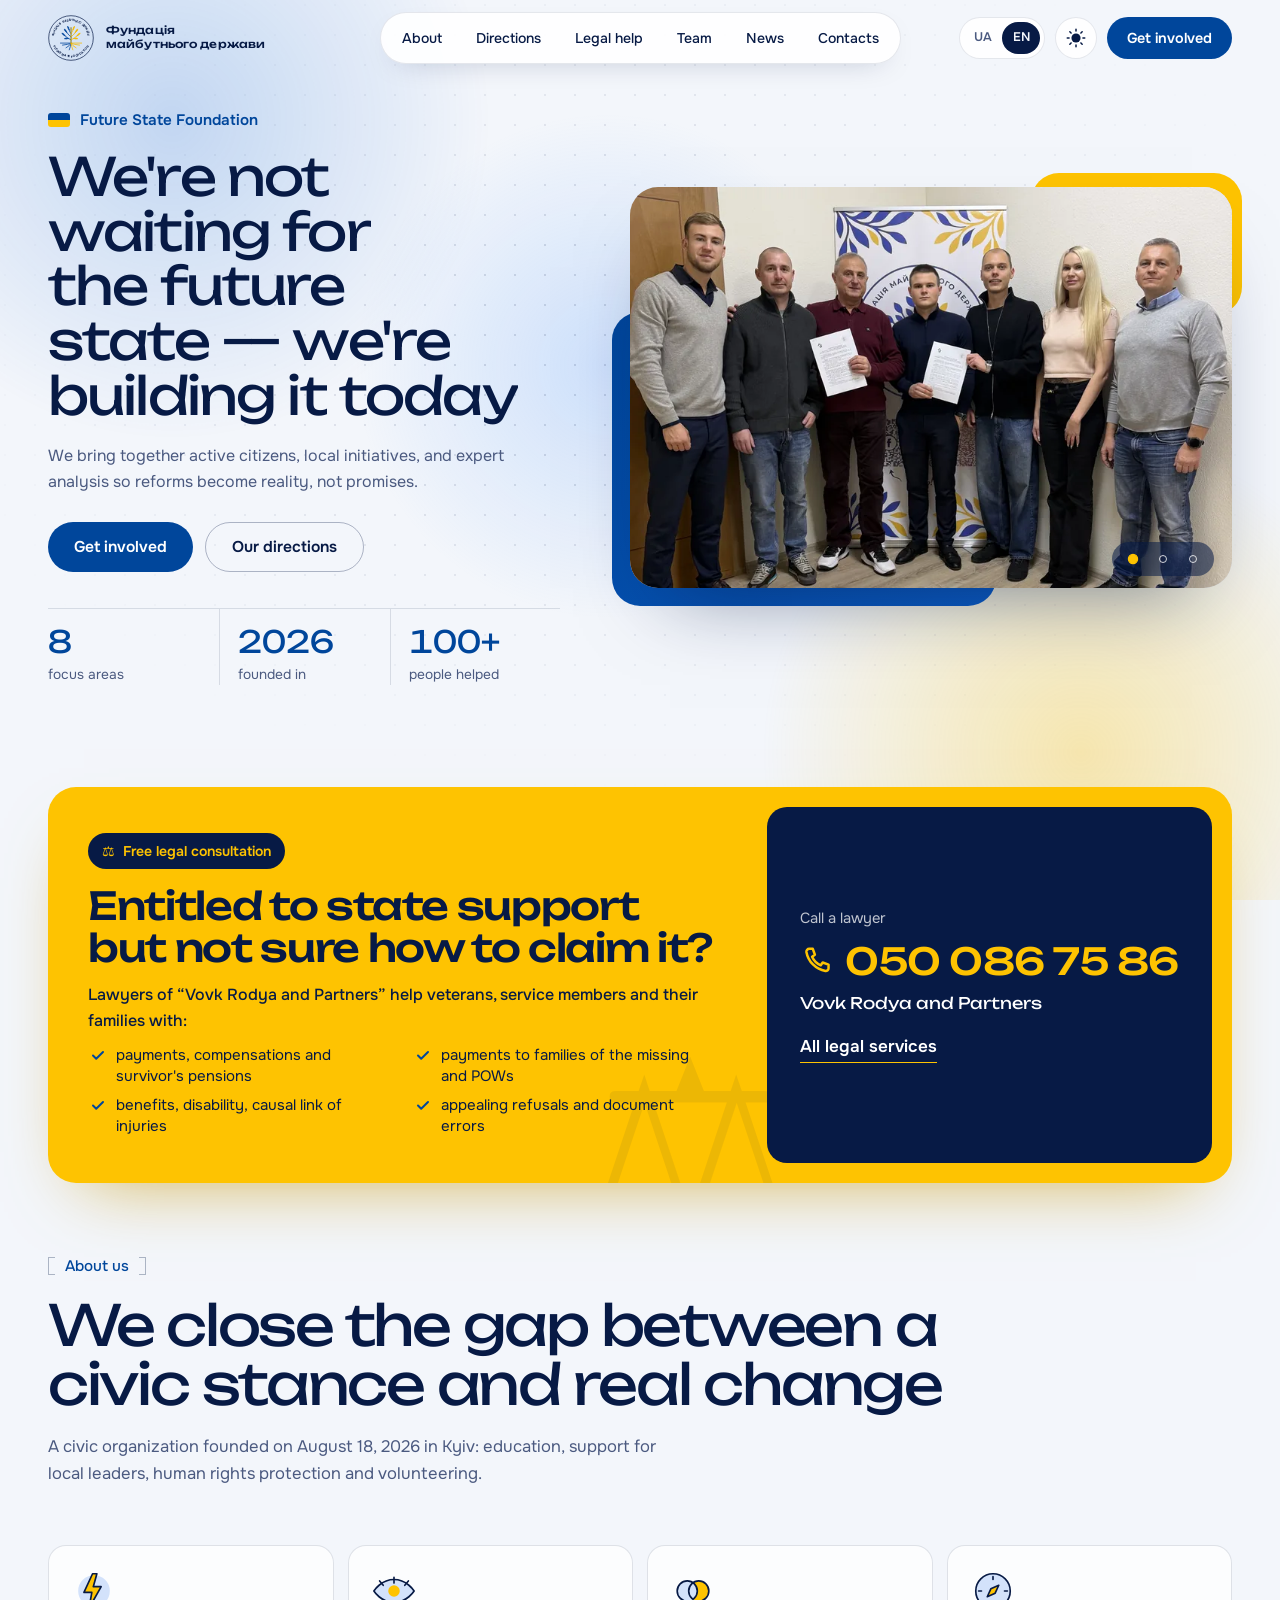
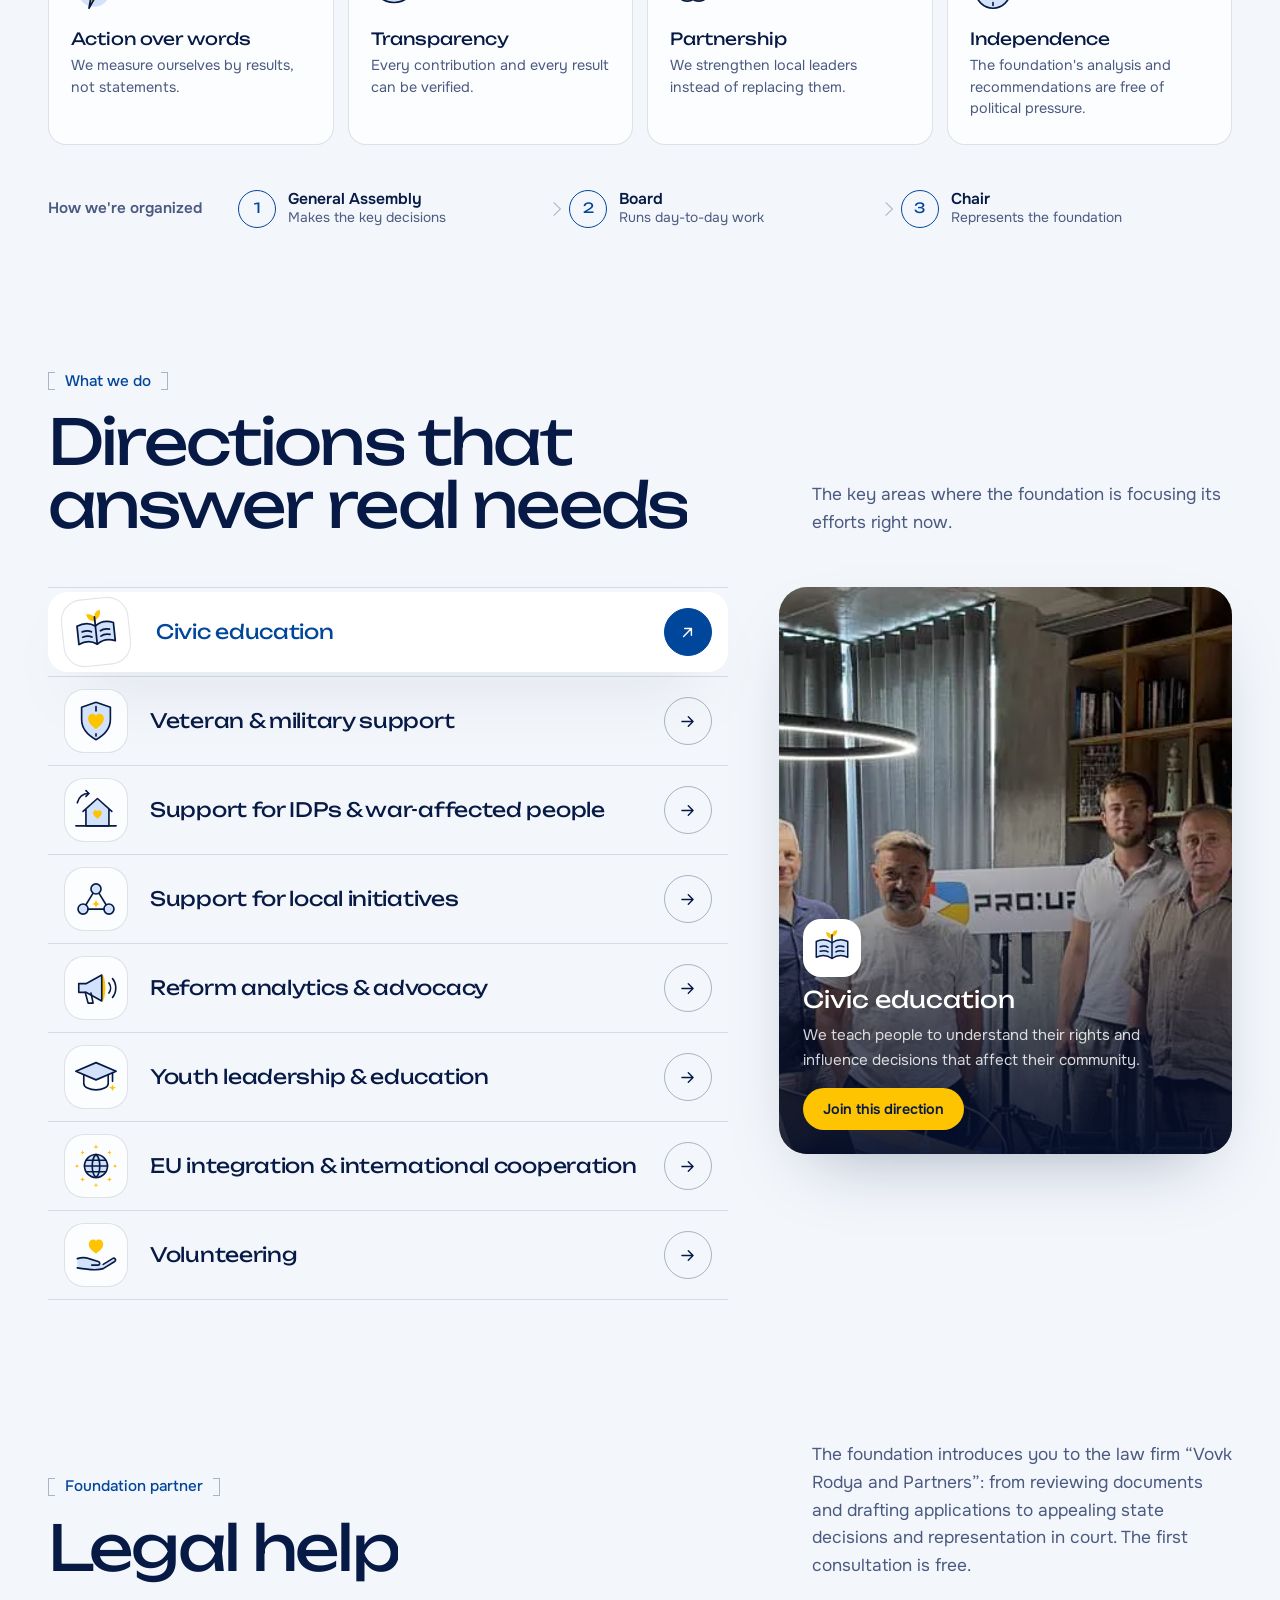
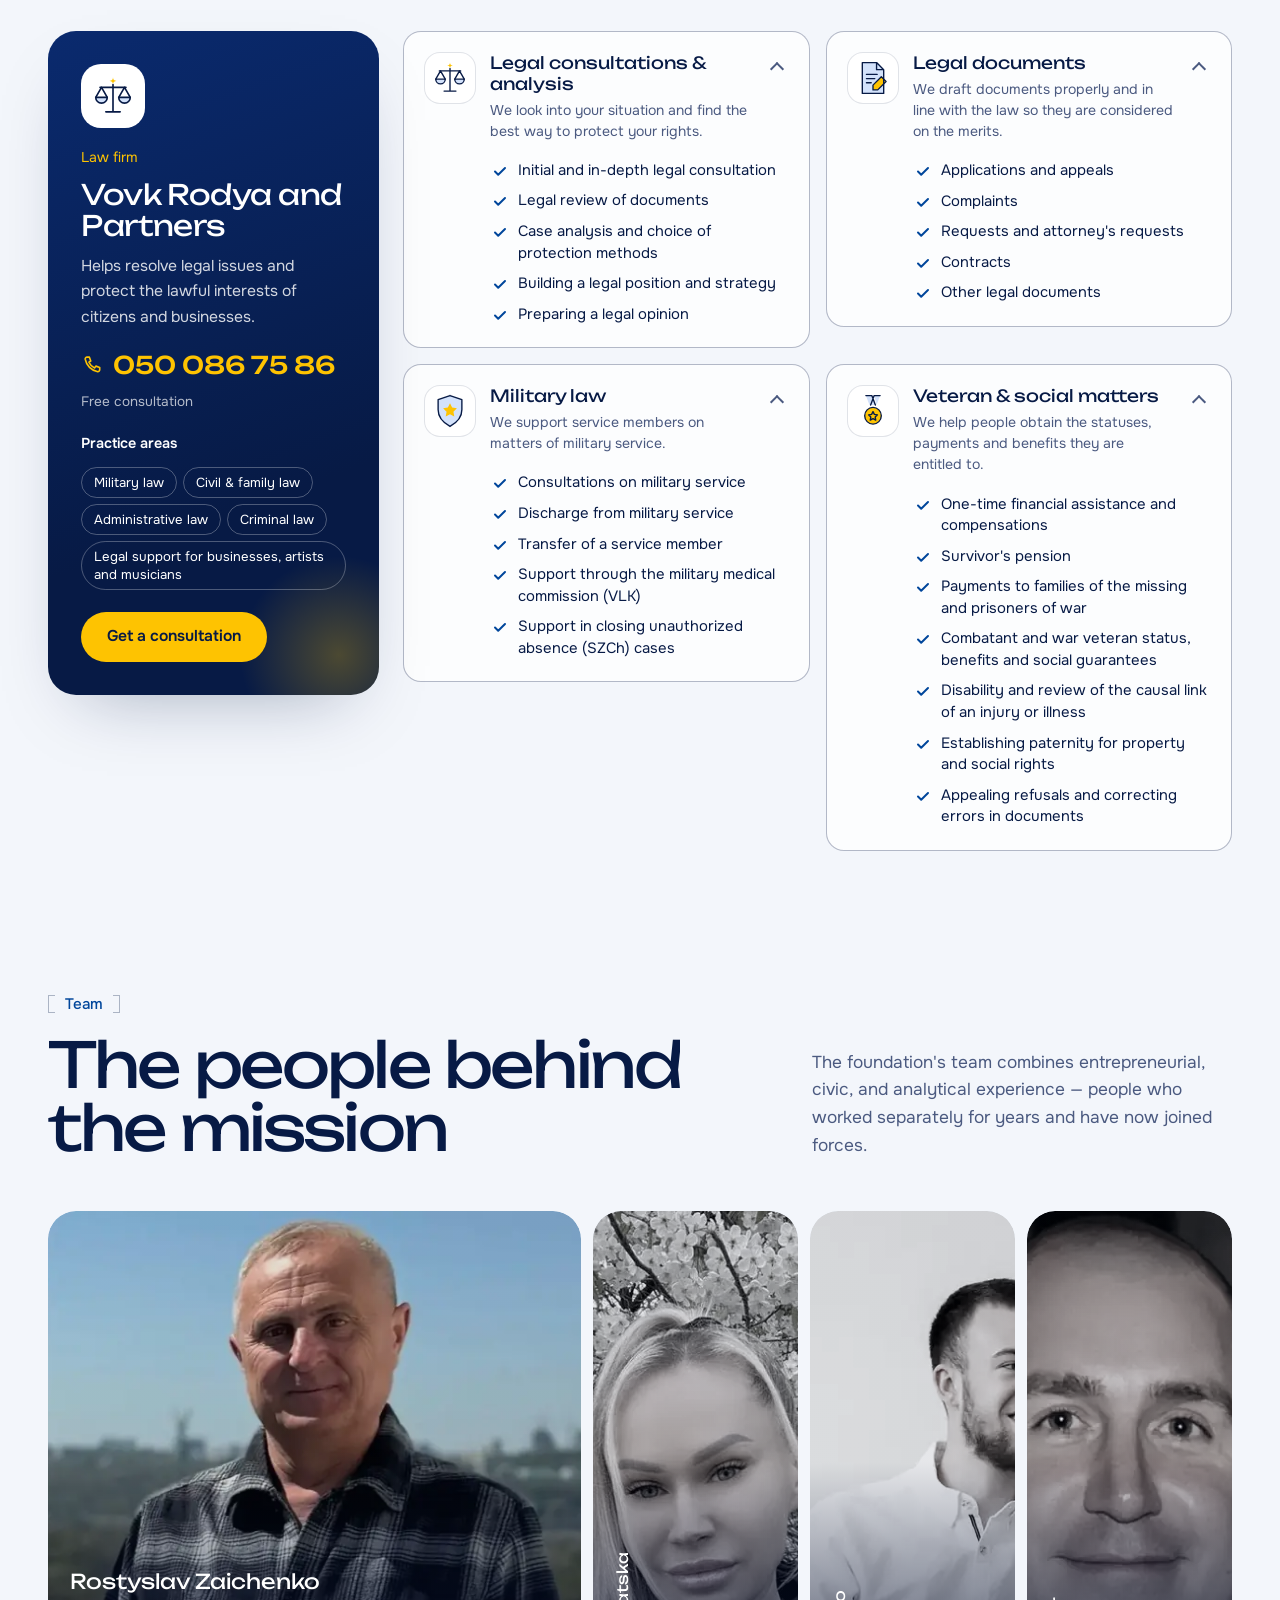
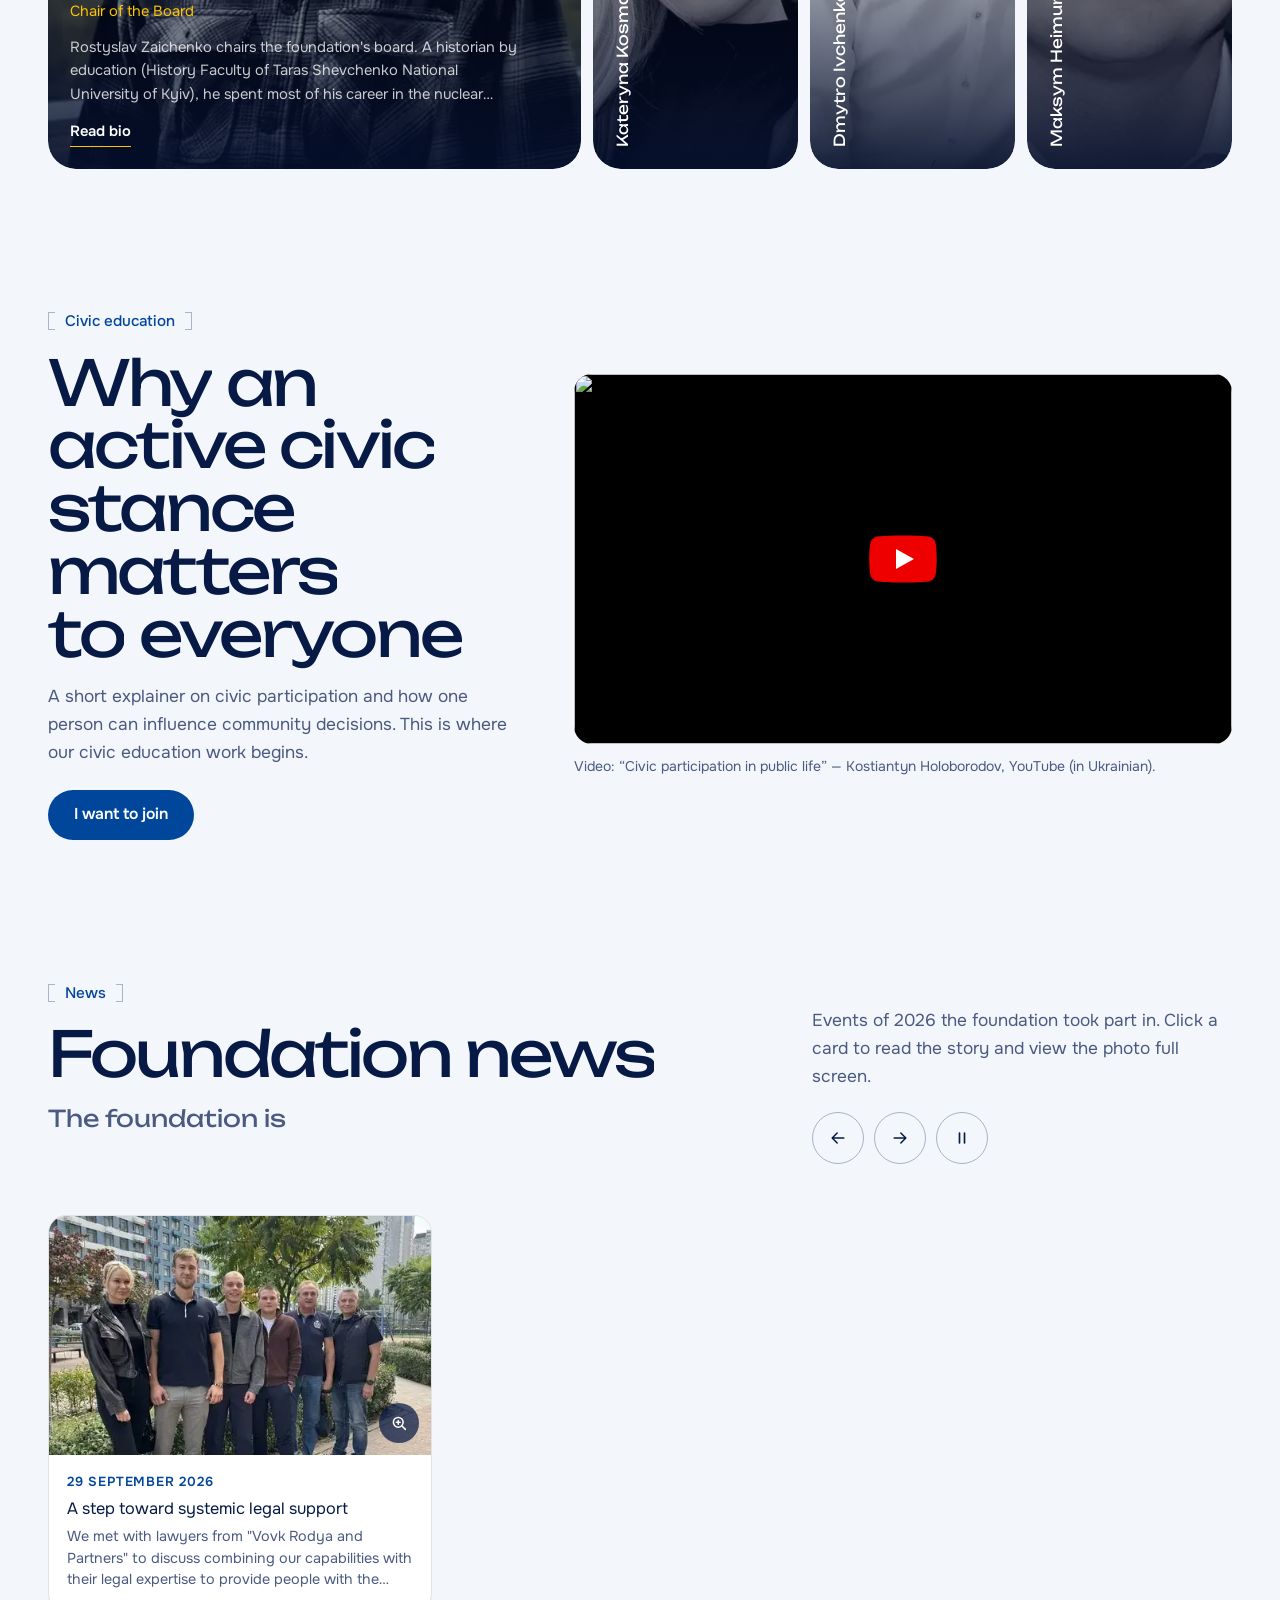
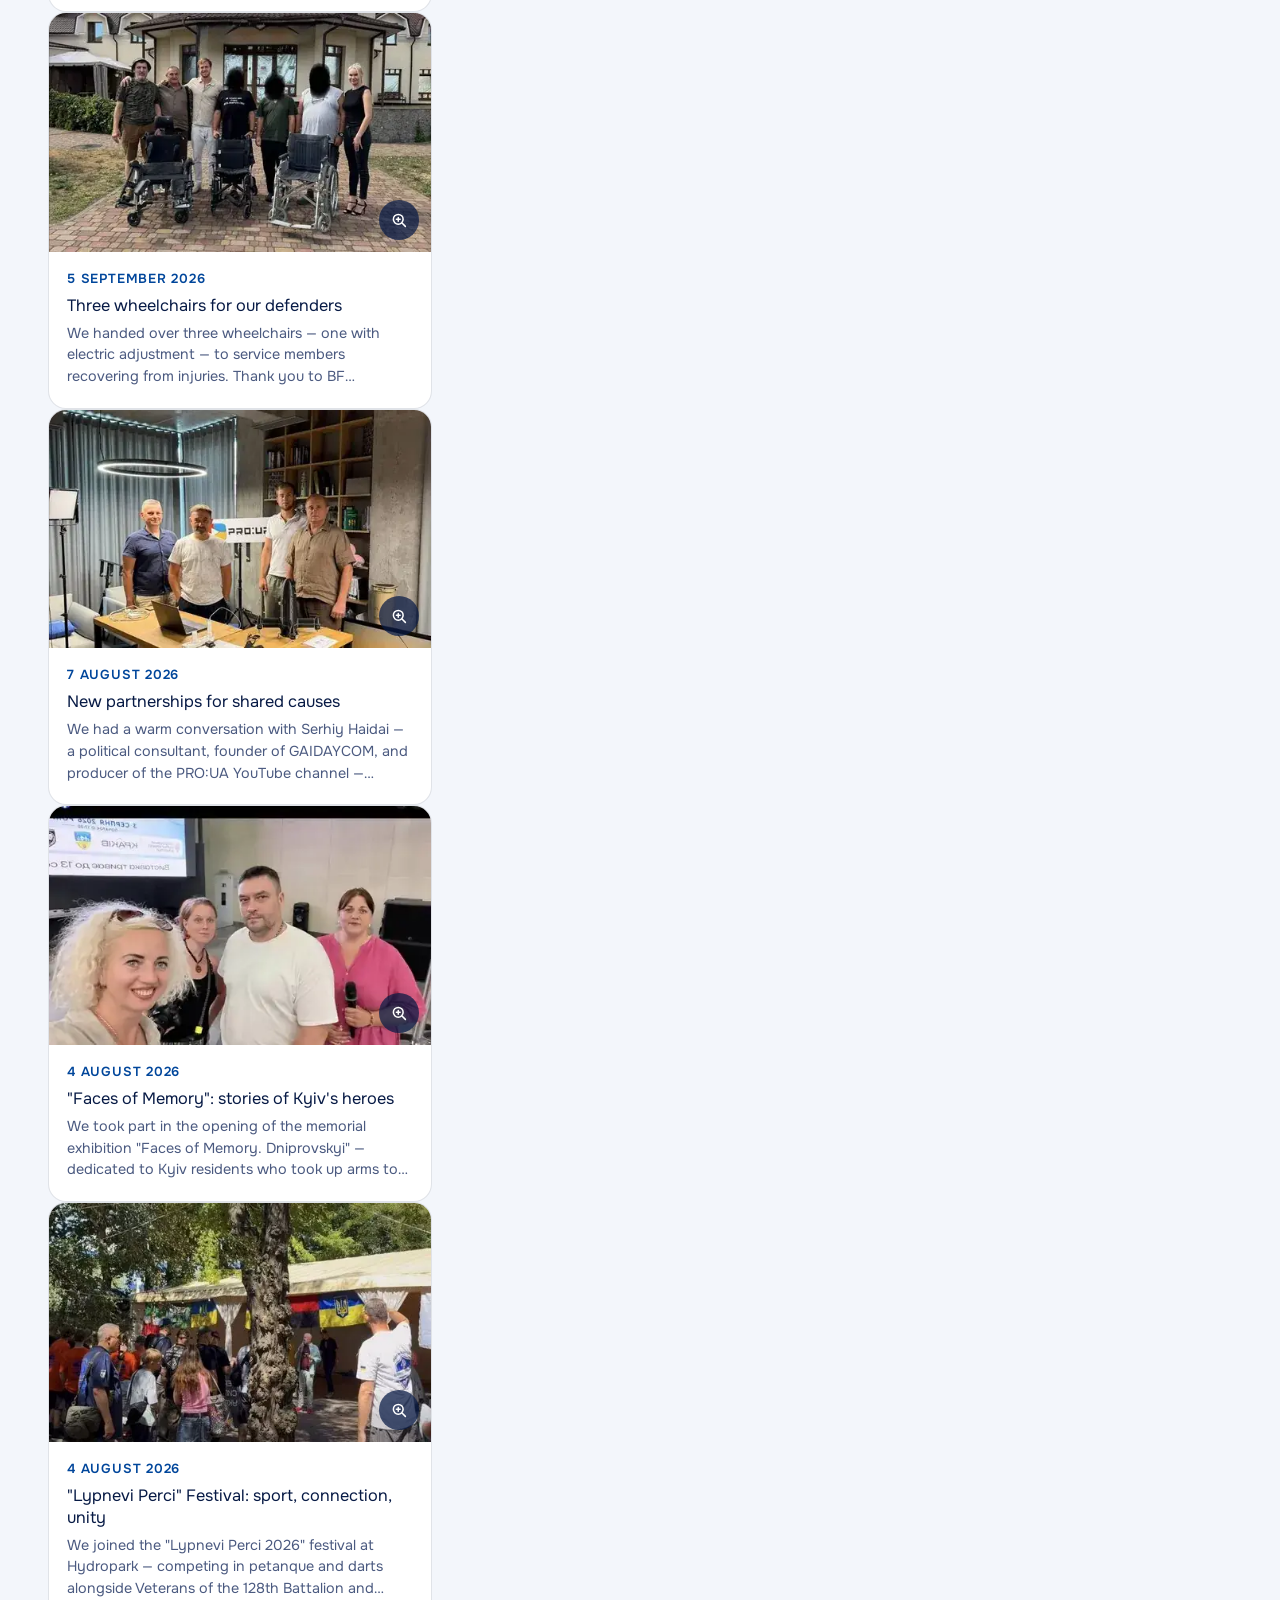
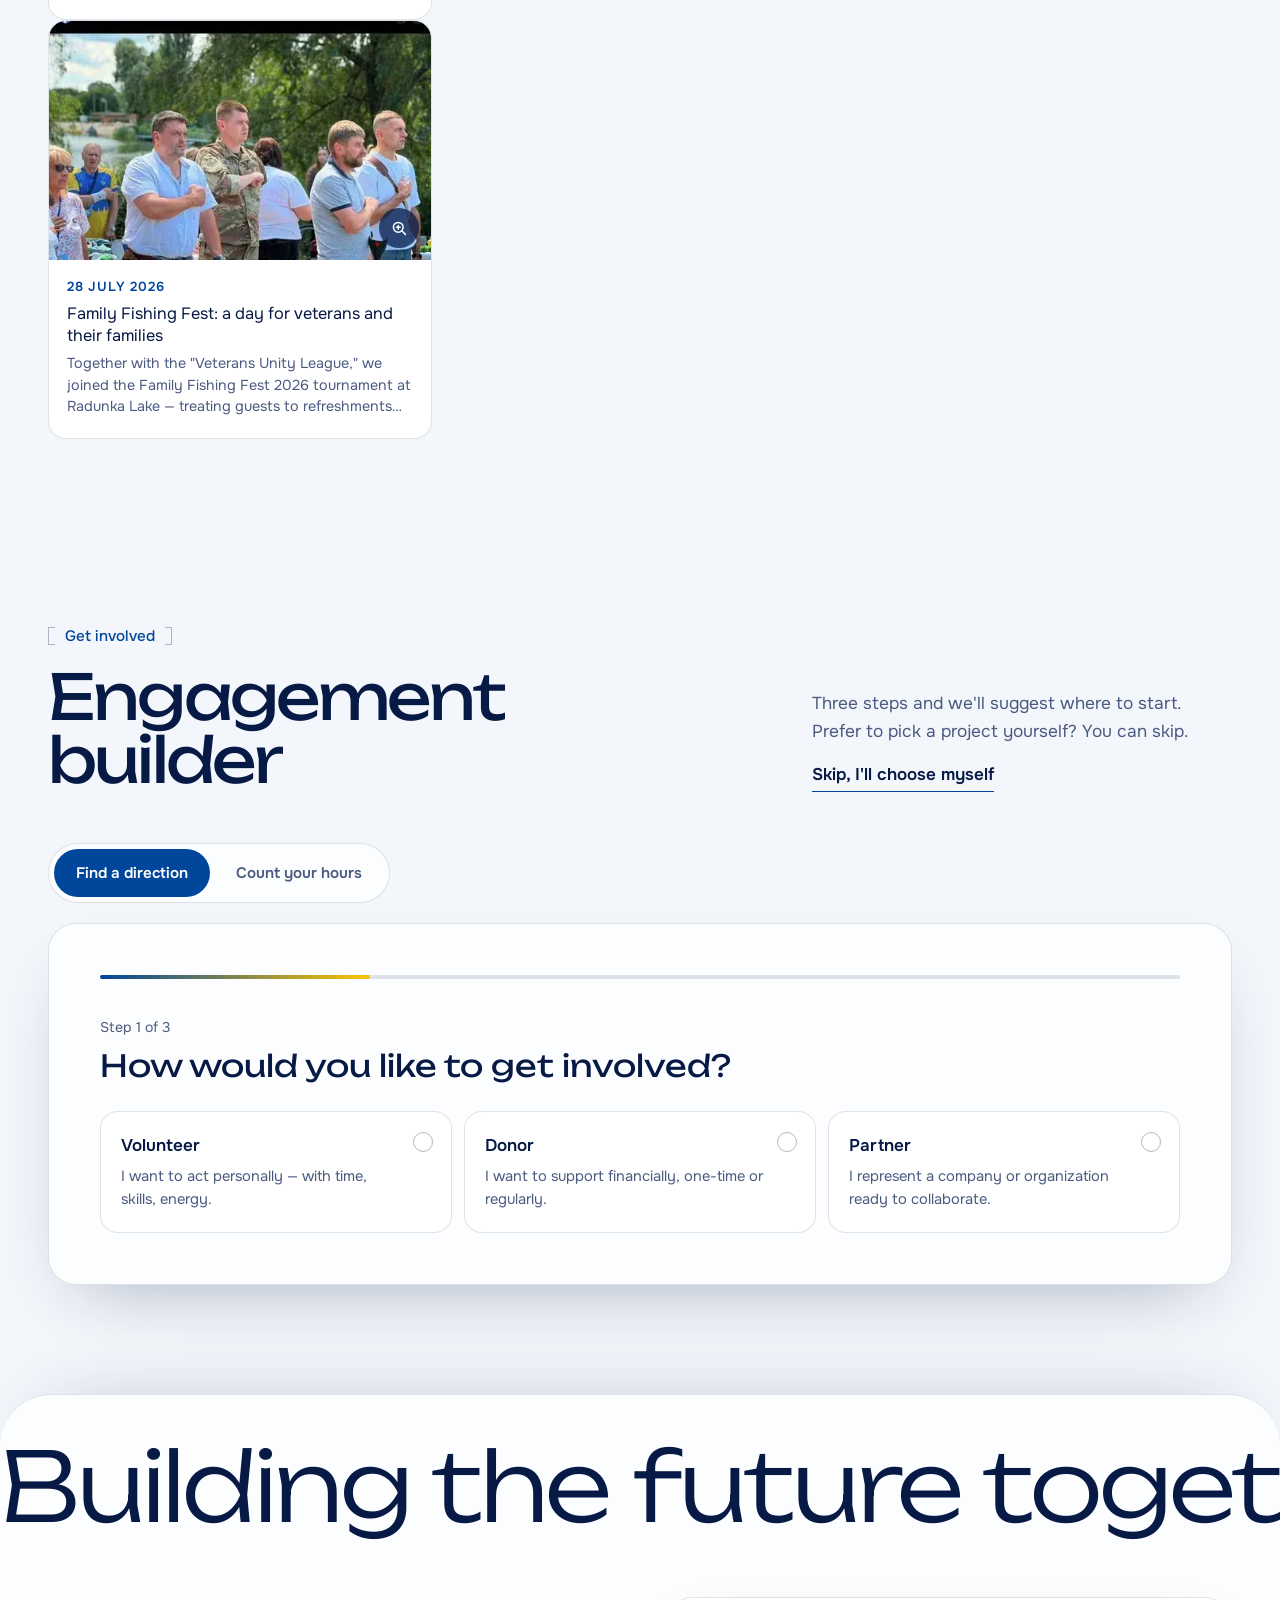
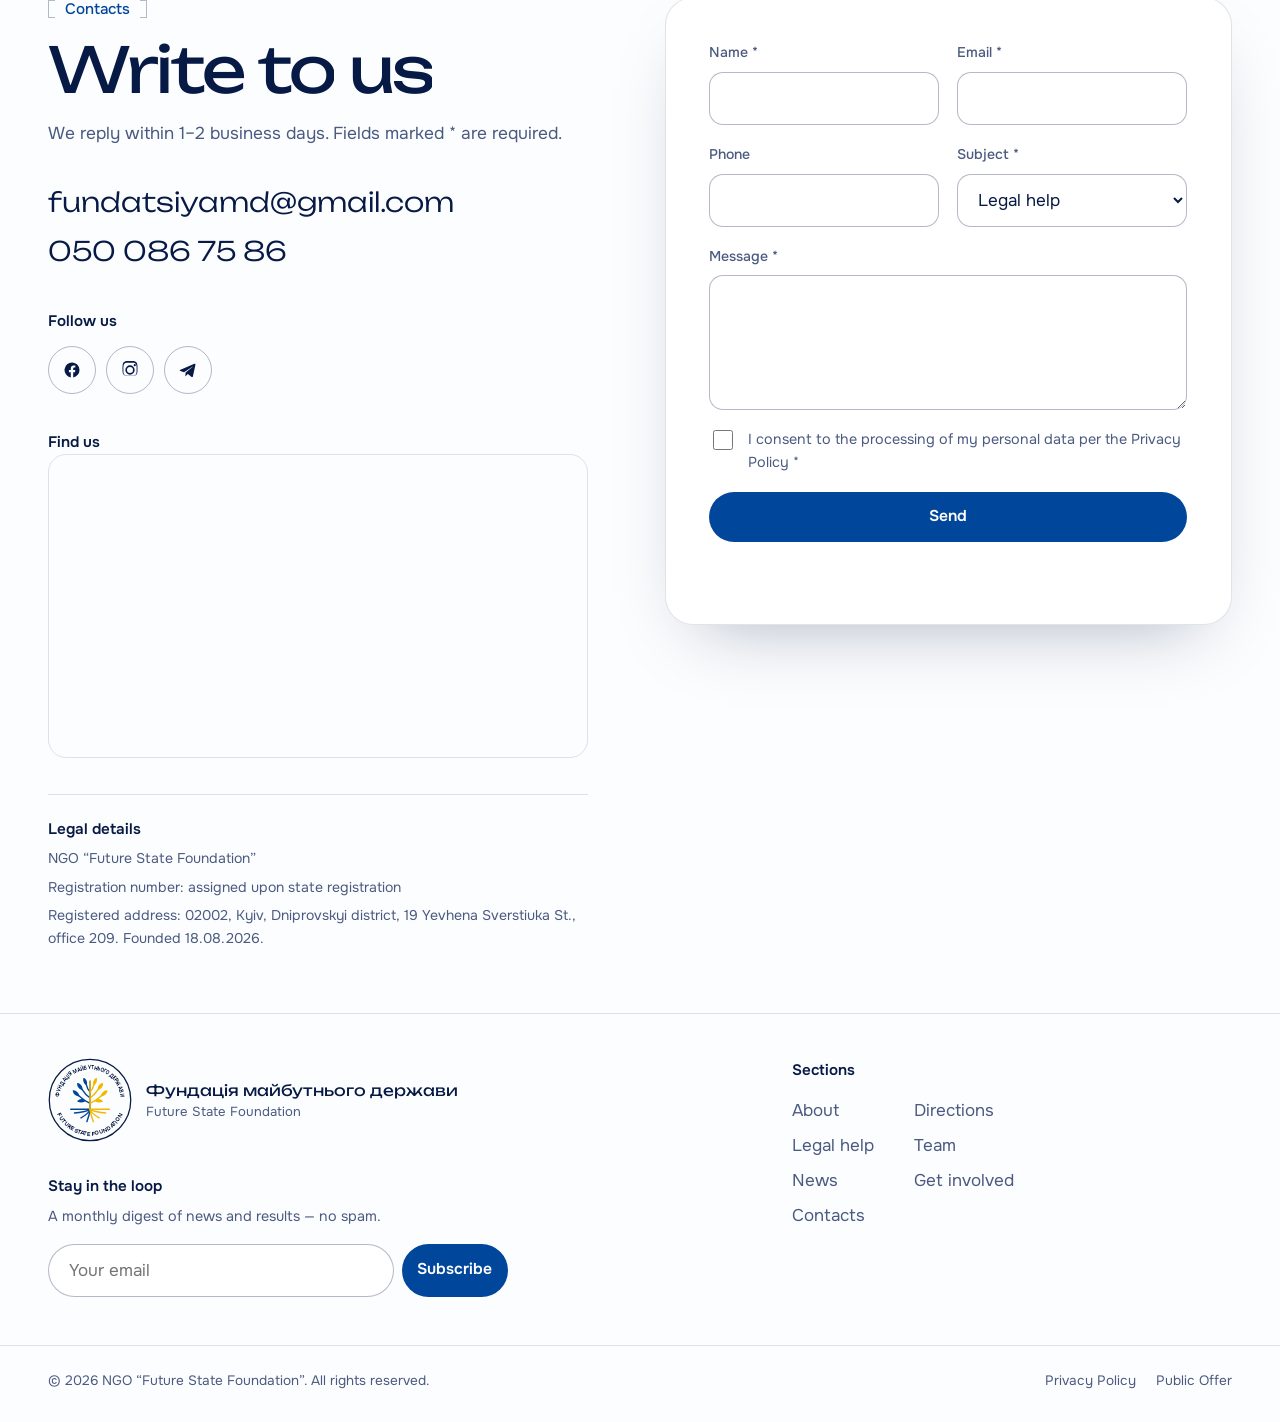
==== commit 542d9a78: "feat(hero): нове головне фото команди Co-Authored-By: Claude Opus 5.5 <noreply@anthropic.com> Claude" ====
--- a/index.html
+++ b/index.html
@@ -89,7 +89,7 @@
 <link rel="stylesheet" href="assets/css/tailwind.css" />
 
 <!-- Перший кадр Hero — постер відео: вантажимо найпершим (LCP) -->
-<link rel="preload" as="image" fetchpriority="high" href="assets/img/hero/bg/7-team-yard.webp" imagesrcset="assets/img/hero/bg/7-team-yard@480w.webp 480w, assets/img/hero/bg/7-team-yard@800w.webp 800w, assets/img/hero/bg/7-team-yard.webp 1200w" imagesizes="(max-width: 860px) 92vw, 46vw" />
+<link rel="preload" as="image" fetchpriority="high" href="assets/img/hero/bg/9-team-agreement.webp" imagesrcset="assets/img/hero/bg/9-team-agreement@480w.webp 480w, assets/img/hero/bg/9-team-agreement@800w.webp 800w, assets/img/hero/bg/9-team-agreement.webp 1200w" imagesizes="(max-width: 860px) 92vw, 46vw" />
 </head>
 <body>
 <!-- Живий фон: м'які кольорові плями, крапкова сітка і листочки з логотипу.
@@ -203,7 +203,8 @@
       <div class="hero__visual">
         <div class="hero__frame" id="hero-frame" aria-hidden="true">
           <div class="hero__media" id="hero-media">
-          <figure class="hero__slide is-active"><img src="assets/img/hero/bg/7-team-yard.webp" srcset="assets/img/hero/bg/7-team-yard@480w.webp 480w, assets/img/hero/bg/7-team-yard@800w.webp 800w, assets/img/hero/bg/7-team-yard.webp 1200w" sizes="(max-width: 860px) 92vw, 46vw" width="1200" height="675" alt="" fetchpriority="high" decoding="async" /></figure>
+          <figure class="hero__slide is-active"><img src="assets/img/hero/bg/9-team-agreement.webp" srcset="assets/img/hero/bg/9-team-agreement@480w.webp 480w, assets/img/hero/bg/9-team-agreement@800w.webp 800w, assets/img/hero/bg/9-team-agreement.webp 1200w" sizes="(max-width: 860px) 92vw, 46vw" width="1200" height="800" alt="" fetchpriority="high" decoding="async" /></figure>
+          <figure class="hero__slide"><img src="[data-uri]" data-src="assets/img/hero/bg/7-team-yard.webp" data-srcset="assets/img/hero/bg/7-team-yard@480w.webp 480w, assets/img/hero/bg/7-team-yard@800w.webp 800w, assets/img/hero/bg/7-team-yard.webp 1200w" data-sizes="(max-width: 860px) 92vw, 46vw" alt="" decoding="async" /></figure>
           <figure class="hero__slide"><img src="[data-uri]" data-src="assets/img/hero/bg/8-team-office.webp" data-srcset="assets/img/hero/bg/8-team-office@480w.webp 480w, assets/img/hero/bg/8-team-office@800w.webp 800w, assets/img/hero/bg/8-team-office.webp 1200w" data-sizes="(max-width: 860px) 92vw, 46vw" alt="" decoding="async" /></figure>
           </div>
         </div>
--- a/assets/css/style.css
+++ b/assets/css/style.css
@@ -994,11 +994,8 @@
    ========================================================================== */
 .hero {
   position: relative;
-  padding-block: calc(var(--header-h) + clamp(28px, 5vh, 64px)) clamp(32px, 5vh, 64px);
-  min-height: min(100vh, 920px);
-  min-height: min(100svh, 920px);
-  display: grid;
-  align-items: center;
+  /* Без «на весь екран»: висота = контент, тож над заголовком немає порожнечі */
+  padding-block: calc(var(--header-h) + clamp(16px, 2.5vw, 36px)) clamp(28px, 4vw, 56px);
 }
 .hero__grid {
   display: grid;
